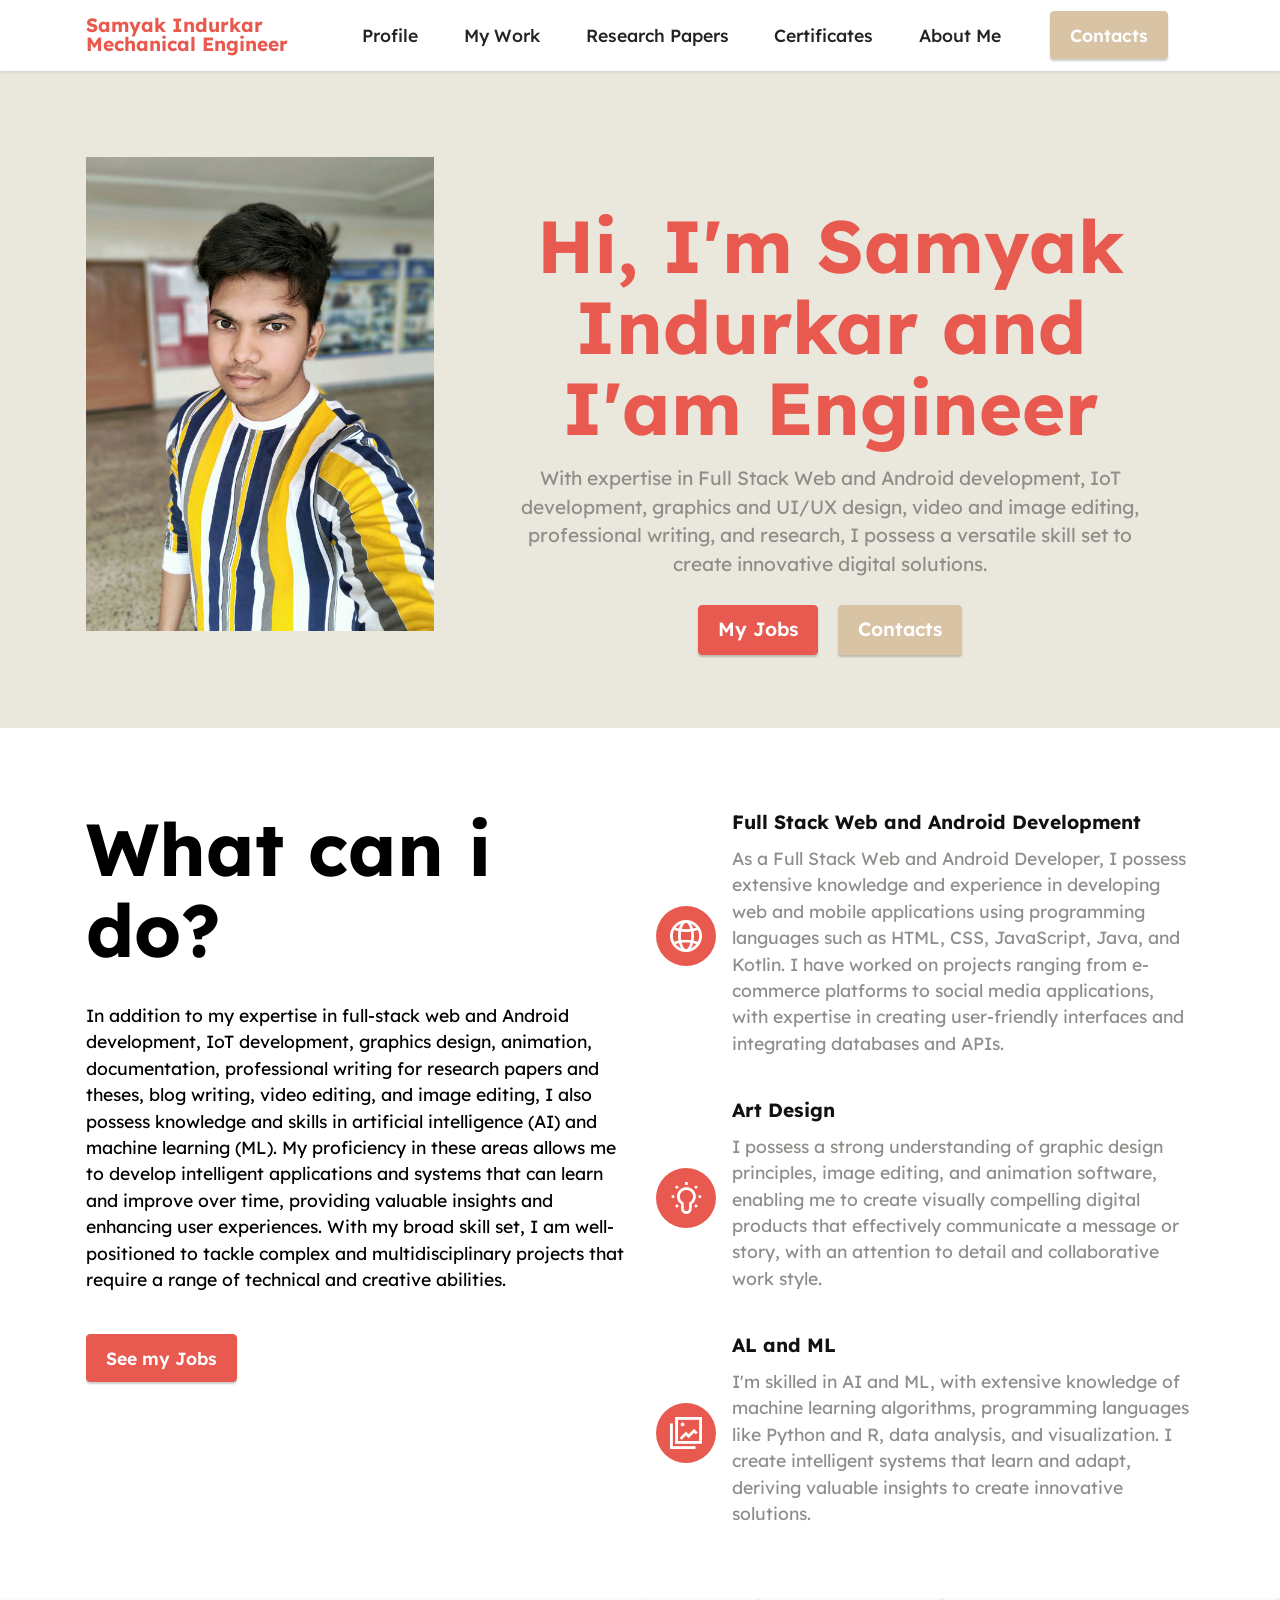
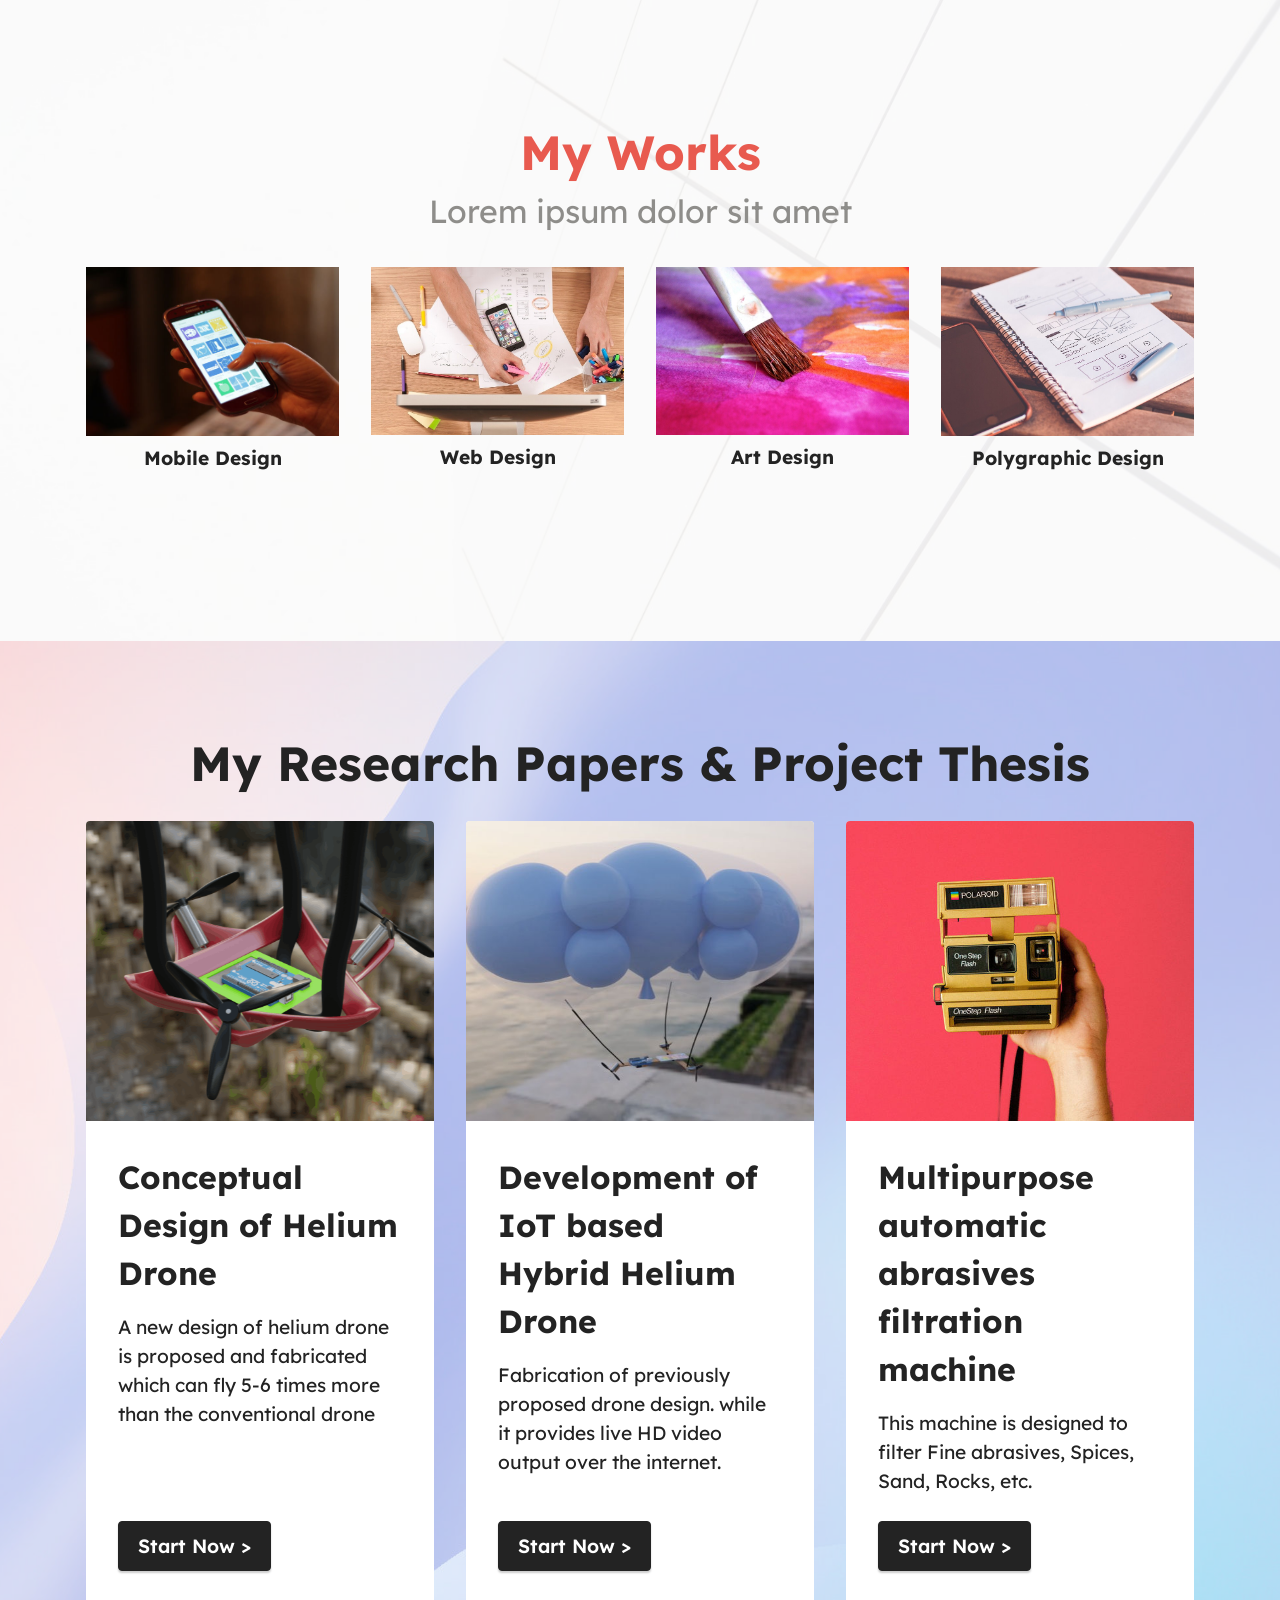
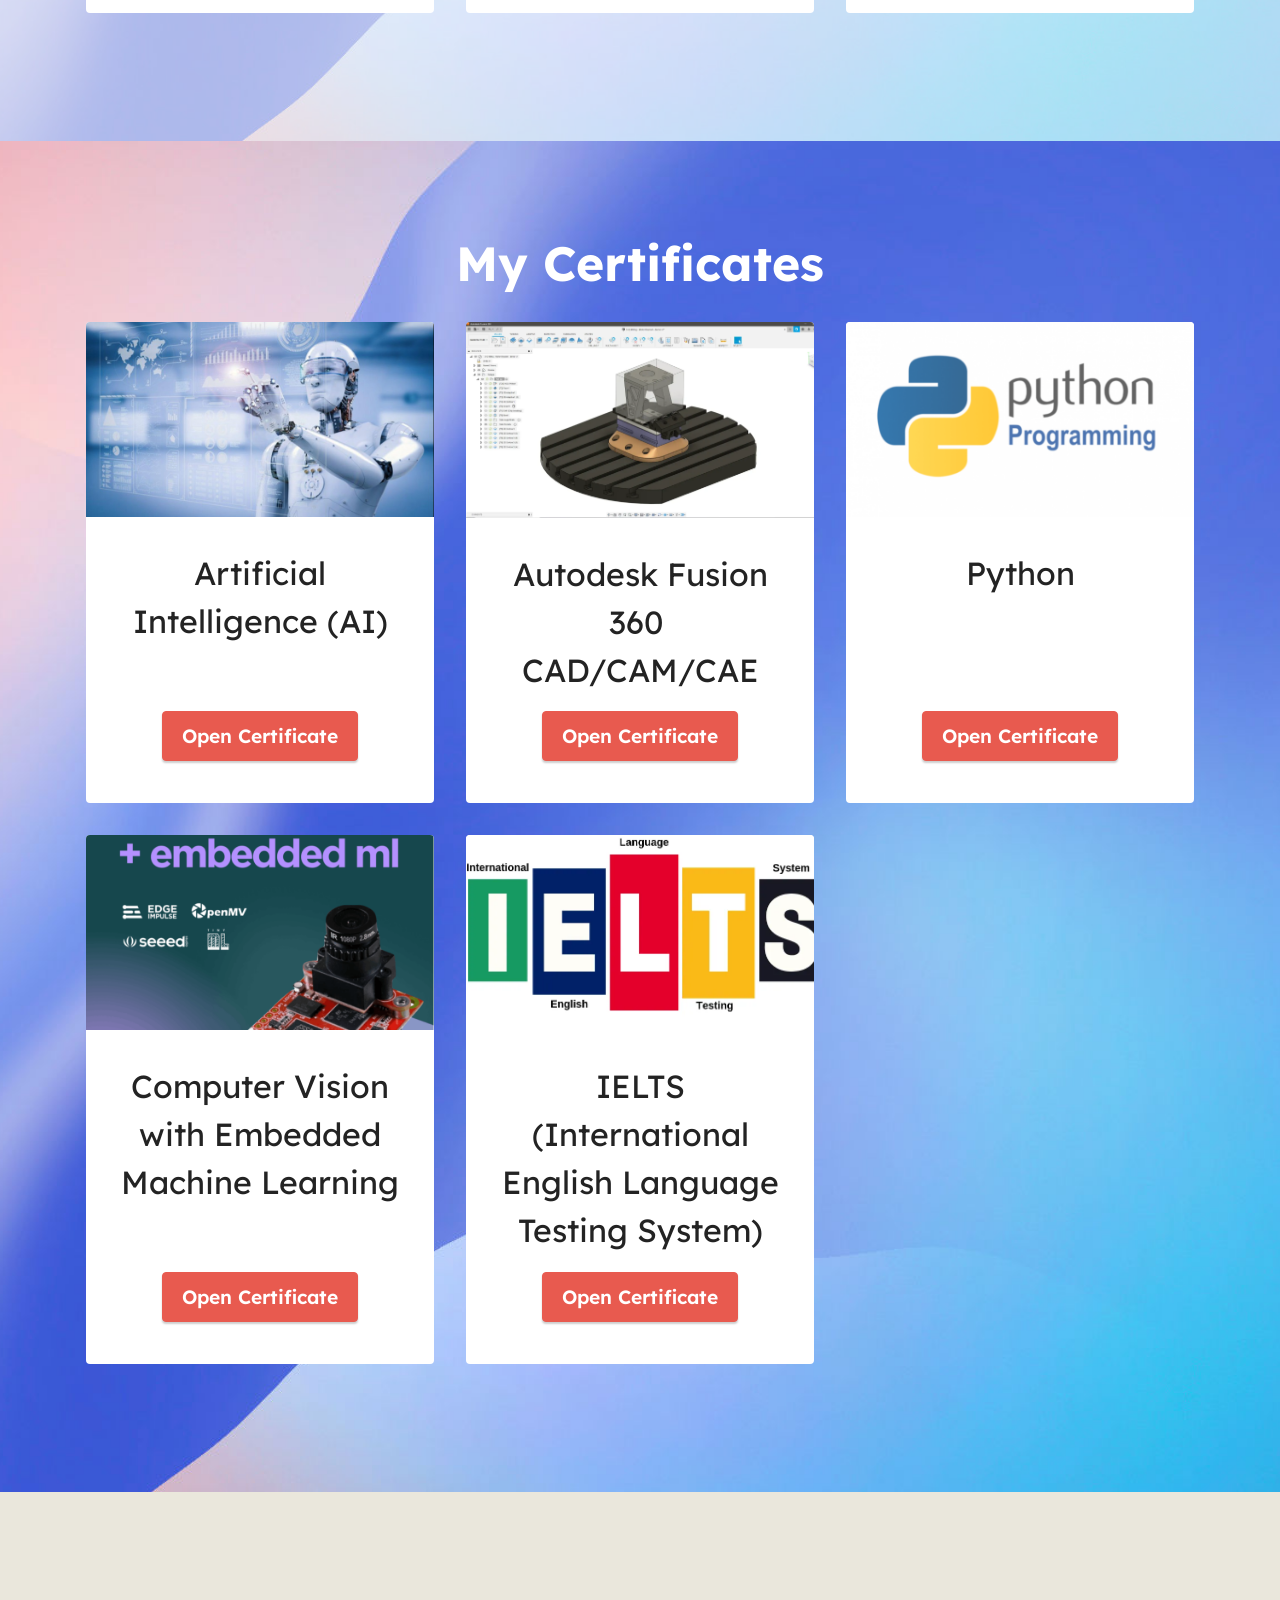
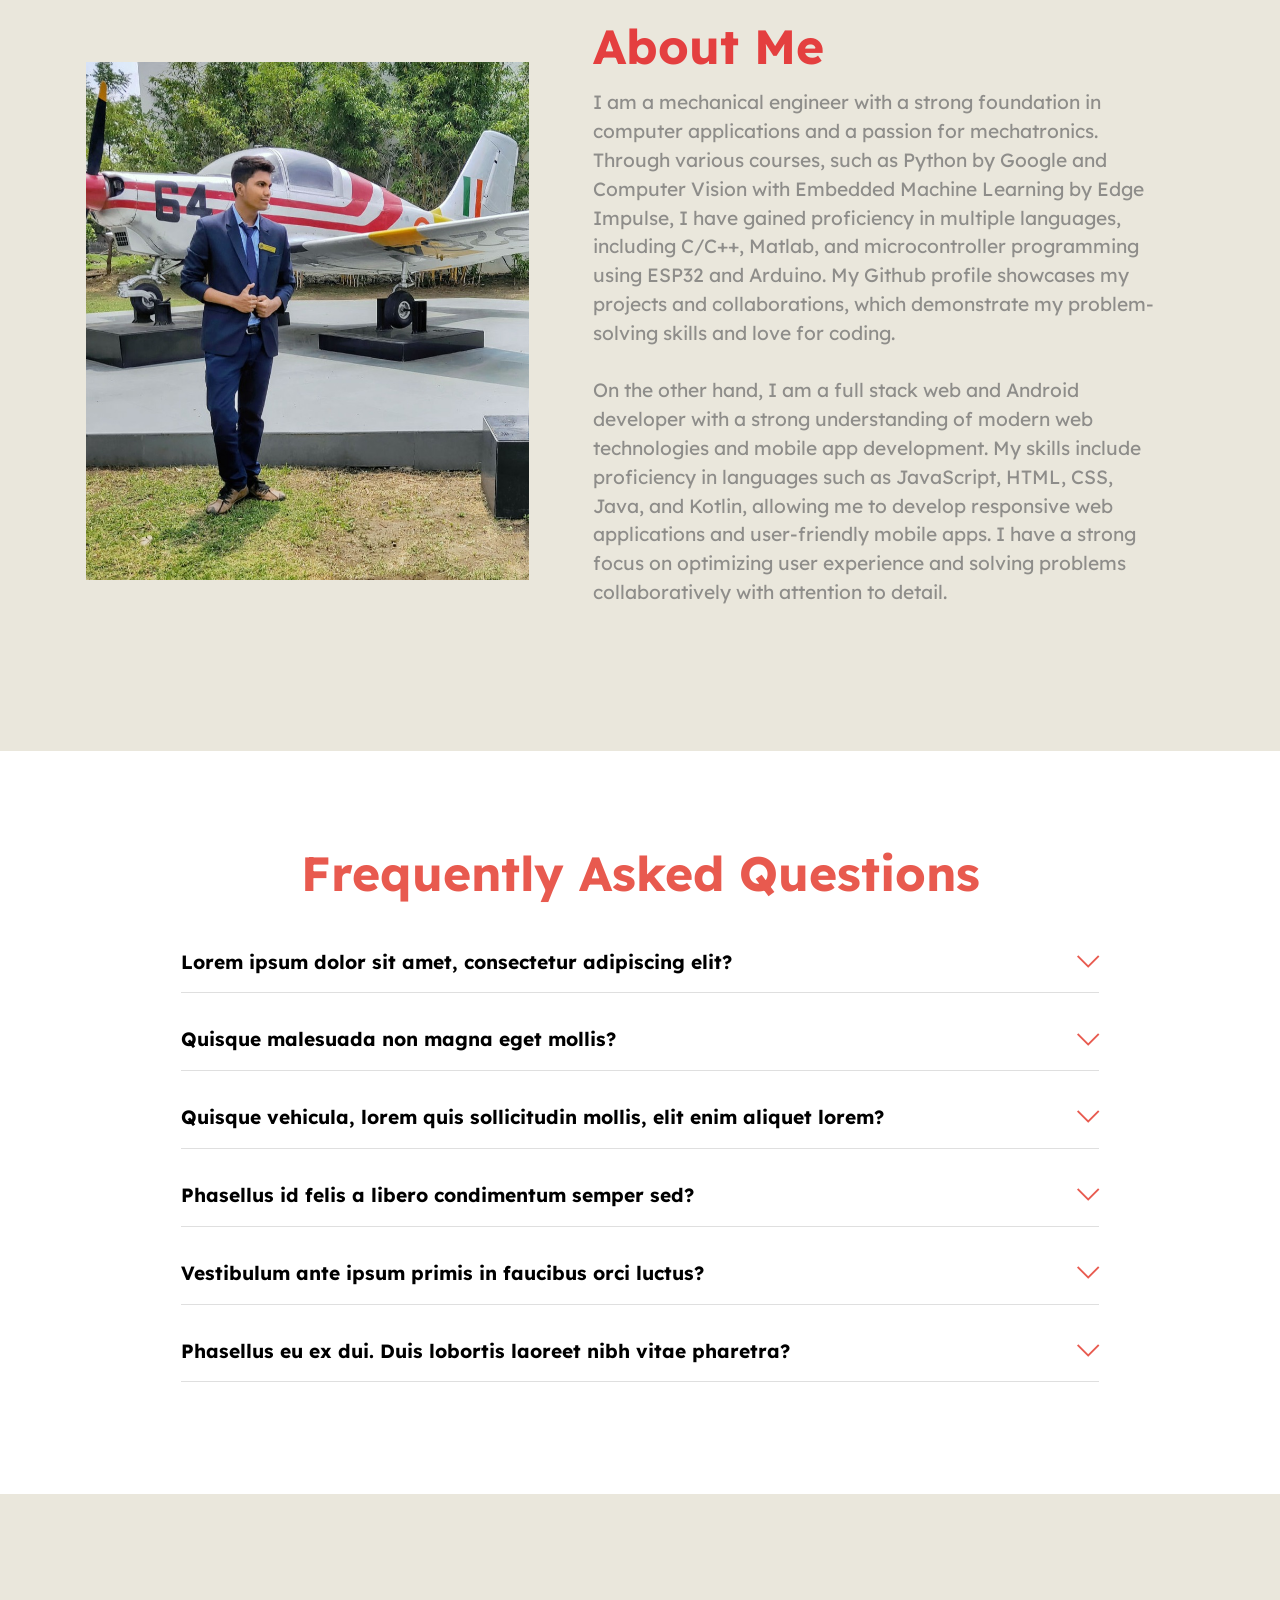
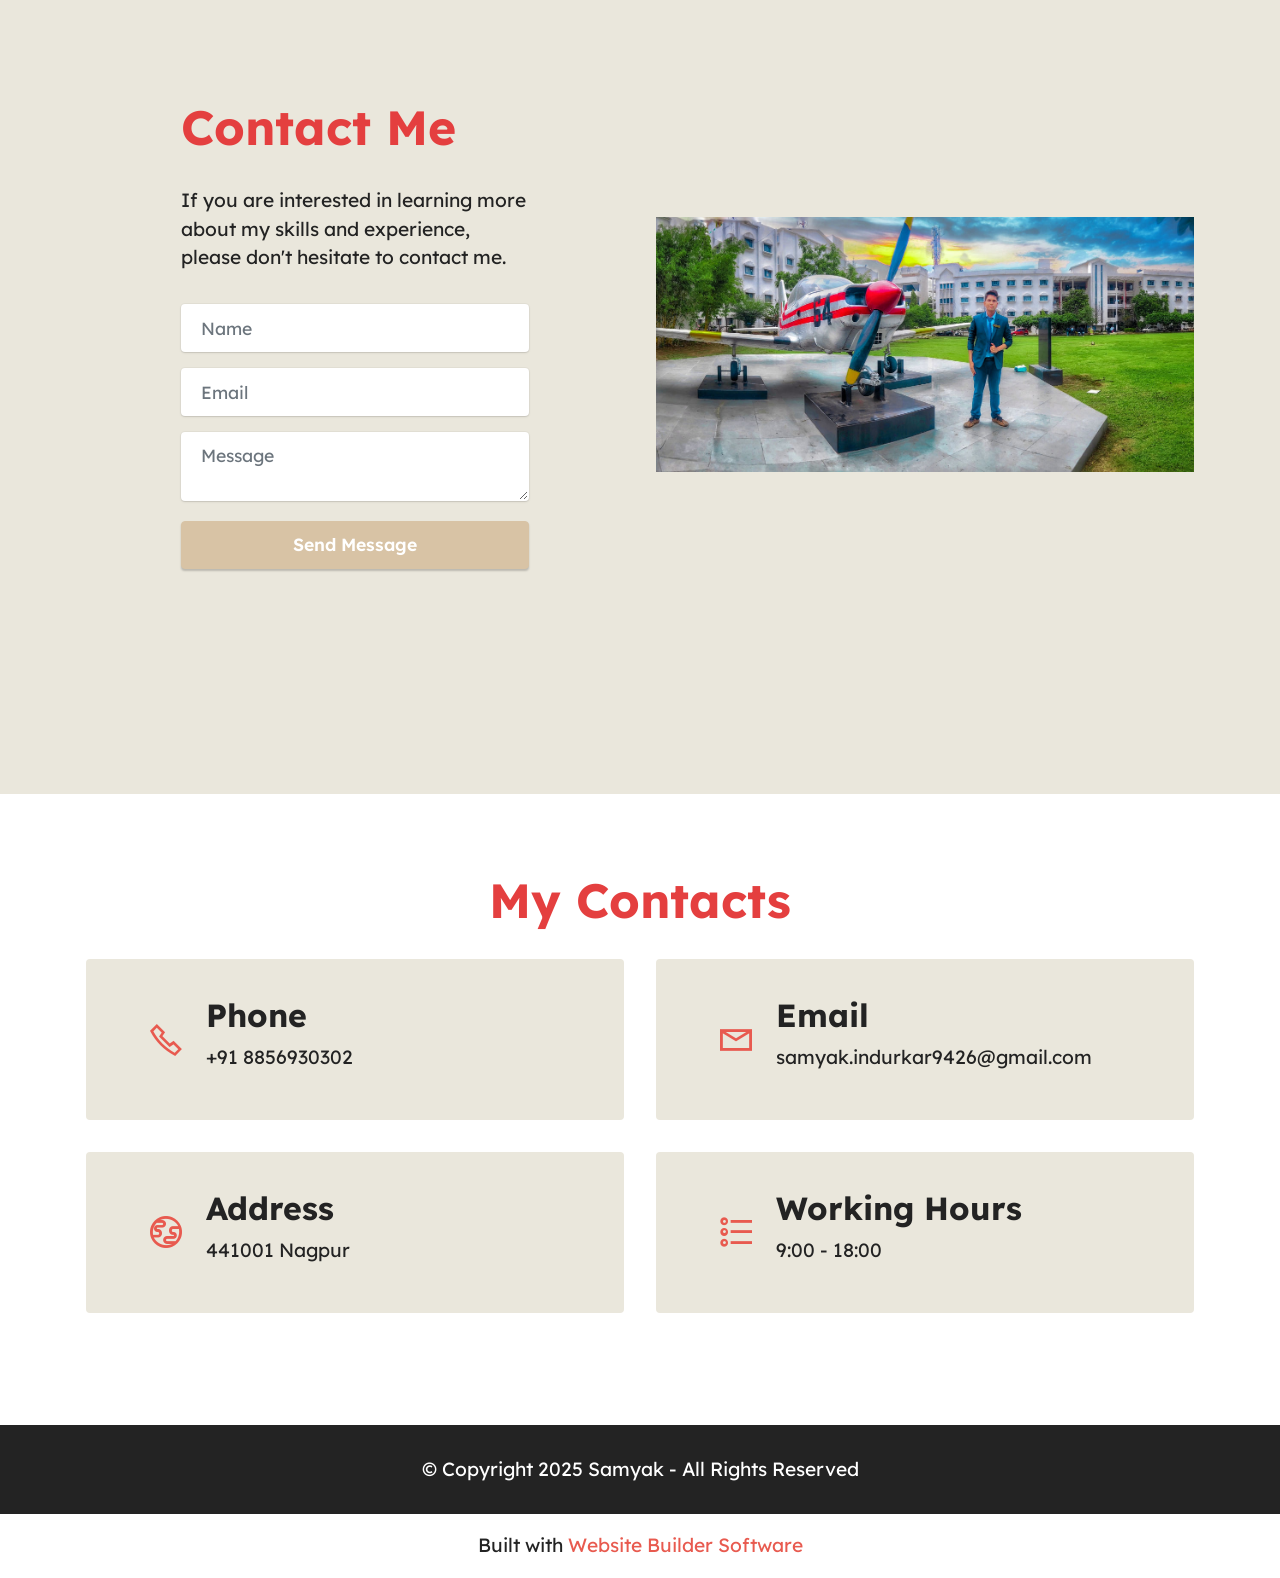
==== index.html @ 330f854e "updated" ====
<!DOCTYPE html>
<html  >
<head>
  <!-- Site made with Mobirise Website Builder v5.8.6, https://mobirise.com -->
  <meta charset="UTF-8">
  <meta http-equiv="X-UA-Compatible" content="IE=edge">
  <meta name="generator" content="Mobirise v5.8.6, mobirise.com">
  <meta name="viewport" content="width=device-width, initial-scale=1, minimum-scale=1">
  <link rel="shortcut icon" href="assets/images/logo-of-a-minimalist-yarn-removebg-preview-128x128.png" type="image/x-icon">
  <meta name="description" content="Welcome to my portfolio website! I am Samyak Indurkar, a mechanical engineer and full-stack developer with a passion for innovation and problem-solving. On this website, you can explore my diverse skill set and check out some of the exciting projects I have worked on. From mechatronics to web and mobile app development, I bring a unique perspective and skill set to every project I undertake.

You can learn more about my educational and professional background, as well as my practical experience in fields such as fabrication and computer maintenance. Through my work in the engineering field and my continued pursuit of education, I am always looking for new ways to apply my skills and contribute to the community.

So take a look around, explore my projects, and feel free to reach out to me with any questions or opportunities for collaboration. Thank you for visiting my portfolio website!">
  
  
  <title>Breaking Boundaries: The Intersection of Engineering and Coding in Samyak Indurkar's Portfolio</title>
  <link rel="stylesheet" href="assets/web/assets/mobirise-icons2/mobirise2.css">
  <link rel="stylesheet" href="assets/web/assets/mobirise-icons/mobirise-icons.css">
  <link rel="stylesheet" href="assets/bootstrap/css/bootstrap.min.css">
  <link rel="stylesheet" href="assets/bootstrap/css/bootstrap-grid.min.css">
  <link rel="stylesheet" href="assets/bootstrap/css/bootstrap-reboot.min.css">
  <link rel="stylesheet" href="assets/parallax/jarallax.css">
  <link rel="stylesheet" href="assets/dropdown/css/style.css">
  <link rel="stylesheet" href="assets/socicon/css/styles.css">
  <link rel="stylesheet" href="assets/theme/css/style.css">
  <link rel="preload" href="https://fonts.googleapis.com/css?family=Lexend:100,200,300,400,500,600,700,800,900&display=swap" as="style" onload="this.onload=null;this.rel='stylesheet'">
  <noscript><link rel="stylesheet" href="https://fonts.googleapis.com/css?family=Lexend:100,200,300,400,500,600,700,800,900&display=swap"></noscript>
  <link rel="preload" as="style" href="assets/mobirise/css/mbr-additional.css"><link rel="stylesheet" href="assets/mobirise/css/mbr-additional.css" type="text/css">

  
  
  
</head>
<body>
  
  <section data-bs-version="5.1" class="menu menu2 cid-sFF0ciwnEL" once="menu" id="menu2-0">
    
    <nav class="navbar navbar-dropdown navbar-fixed-top navbar-expand-lg">
        <div class="container">
            <div class="navbar-brand">
                
                <span class="navbar-caption-wrap"><a class="navbar-caption text-primary display-7" href="https://github.com/Samyak404/MyBio" target="_blank">Samyak Indurkar<br>Mechanical Engineer</a></span>
            </div>
            <button class="navbar-toggler" type="button" data-toggle="collapse" data-bs-toggle="collapse" data-target="#navbarSupportedContent" data-bs-target="#navbarSupportedContent" aria-controls="navbarNavAltMarkup" aria-expanded="false" aria-label="Toggle navigation">
                <div class="hamburger">
                    <span></span>
                    <span></span>
                    <span></span>
                    <span></span>
                </div>
            </button>
            <div class="collapse navbar-collapse" id="navbarSupportedContent">
                <ul class="navbar-nav nav-dropdown" data-app-modern-menu="true"><li class="nav-item"><a class="nav-link link text-black text-primary display-4" href="#top">Profile</a></li><li class="nav-item"><a class="nav-link link text-black text-primary display-4" href="index.html#gallery5-3">My Work</a></li>
                    <li class="nav-item"><a class="nav-link link text-black text-primary display-4" href="index.html#features4-5">Research Papers</a></li><li class="nav-item"><a class="nav-link link text-black text-primary display-4" href="index.html#gallery2-4">Certificates</a></li><li class="nav-item"><a class="nav-link link text-black text-primary display-4" href="index.html#image1-b">About Me</a></li></ul>
                
                <div class="navbar-buttons mbr-section-btn"><a class="btn btn-secondary display-4" href="index.html#form4-6">
                        Contacts</a></div>
            </div>
        </div>
    </nav>
</section>

<section data-bs-version="5.1" class="header11 cid-sFF0SGinka" id="header11-1">

    

    

    <div class="container">
        <div class="row justify-content-center">
            <div class="col-12 col-md-4 image-wrapper">
                <img class="w-100" src="assets/images/img-20201221-145106-01-1-579x790.jpg" alt="Mobirise Website Builder">
            </div>
            <div class="col-12 col-md">
                <div class="text-wrapper text-center">
                    <h1 class="mbr-section-title mbr-fonts-style mb-3 display-1">
                        <strong>
</strong><div><strong><br></strong></div><div><strong>Hi, I'm Samyak Indurkar and I'am Engineer</strong></div></h1>
                    <p class="mbr-text mbr-fonts-style display-7">With expertise in Full Stack Web and Android development, IoT development, graphics and UI/UX design, video and image editing, professional writing, and research, I possess a versatile skill set to create innovative digital solutions.</p>
                    <div class="mbr-section-btn mt-3"><a class="btn btn-primary display-7" href="index.html#gallery5-3">My Jobs</a> <a class="btn btn-secondary display-7" href="index.html#form4-6">Contacts</a></div>
                </div>
            </div>
        </div>
    </div>
</section>

<section data-bs-version="5.1" class="features12 cid-sFF3eJNZDT" id="features13-2">

    
    
    <div class="container">
        <div class="row justify-content-center">
            <div class="col-12 col-lg-6">
                <div class="card-wrapper">
                    <div class="card-box align-left">
                        <h4 class="card-title mbr-fonts-style mb-4 display-1"><strong>What can i do?</strong></h4>
                        <p class="mbr-text mbr-fonts-style mb-4 display-4">
                            In addition to my expertise in full-stack web and Android development, IoT development, graphics design, animation, documentation, professional writing for research papers and theses, blog writing, video editing, and image editing, I also possess knowledge and skills in artificial intelligence (AI) and machine learning (ML). My proficiency in these areas allows me to develop intelligent applications and systems that can learn and improve over time, providing valuable insights and enhancing user experiences. With my broad skill set, I am well-positioned to tackle complex and multidisciplinary projects that require a range of technical and creative abilities.</p>
                        <div class="mbr-section-btn"><a class="btn btn-primary display-4" href="https://mobiri.se">See my Jobs</a></div>
                    </div>
                </div>
            </div>
            <div class="col-12 col-lg-6">
                <div class="item mbr-flex">
                    <div class="icon-box">
                        <span class="mbr-iconfont mobi-mbri-globe-2 mobi-mbri"></span>
                    </div>
                    <div class="text-box">
                        <h4 class="icon-title mbr-black mbr-fonts-style display-7">
                            <strong>Full Stack Web and Android&nbsp;</strong><span style="font-size: 19.2px;"><strong>Development</strong></span></h4>
                        <h5 class="icon-text mbr-black mbr-fonts-style display-4">As a Full Stack Web and Android Developer, I possess extensive knowledge and experience in developing web and mobile applications using programming languages such as HTML, CSS, JavaScript, Java, and Kotlin. I have worked on projects ranging from e-commerce platforms to social media applications, with expertise in creating user-friendly interfaces and integrating databases and APIs.</h5>
                    </div>
                </div>
                <div class="item mbr-flex">
                    <div class="icon-box">
                        <span class="mbr-iconfont mobi-mbri-idea mobi-mbri"></span>
                    </div>
                    <div class="text-box">
                        <h4 class="icon-title mbr-black mbr-fonts-style display-7">
                            <strong>Art Design</strong></h4>
                        <h5 class="icon-text mbr-black mbr-fonts-style display-4">I possess a strong understanding of graphic design principles, image editing, and animation software, enabling me to create visually compelling digital products that effectively communicate a message or story, with an attention to detail and collaborative work style.</h5>
                    </div>
                </div>
                <div class="item mbr-flex">
                    <div class="icon-box">
                        <span class="mbr-iconfont mobi-mbri-photo mobi-mbri"></span>
                    </div>
                    <div class="text-box">
                        <h4 class="icon-title mbr-black mbr-fonts-style display-7"><strong>AL and ML</strong></h4>
                        <h5 class="icon-text mbr-black mbr-fonts-style display-4">I'm skilled in AI and ML, with extensive knowledge of machine learning algorithms, programming languages like Python and R, data analysis, and visualization. I create intelligent systems that learn and adapt, deriving valuable insights to create innovative solutions.</h5>
                    </div>
                </div>
            </div>
        </div>
    </div>
</section>

<section data-bs-version="5.1" class="gallery5 mbr-gallery cid-sFF3kfZheU" id="gallery5-3">
    

    <div class="mbr-overlay" style="opacity: 0.8; background-color: rgb(250, 250, 250);">
    </div>

    <div class="container">
        <div class="mbr-section-head">
            <h3 class="mbr-section-title mbr-fonts-style align-center m-0 display-2"><strong>My Works</strong></h3>
            <h4 class="mbr-section-subtitle mbr-fonts-style align-center mb-0 mt-2 display-5">Lorem ipsum dolor sit amet</h4>
        </div>
        <div class="row mbr-gallery mt-4">
            
            
            <div class="col-12 col-md-6 col-lg-3 item gallery-image active">
                <div class="item-wrapper" data-toggle="modal" data-bs-toggle="modal" data-target="#tCK6GXp74x-modal" data-bs-target="#tCK6GXp74x-modal">
                    <img class="w-100" src="assets/images/mbr-596x397.jpg" alt="Mobirise Website Builder" data-slide-to="0" data-bs-slide-to="0" data-target="#lb-tCK6GXp74x" data-bs-target="#lb-tCK6GXp74x">
                    <div class="icon-wrapper">
                        <span class="mobi-mbri mobi-mbri-search mbr-iconfont mbr-iconfont-btn"></span>
                    </div>
                </div>
                <h6 class="mbr-item-subtitle mbr-fonts-style align-center mb-2 mt-2 display-7"><strong>Mobile Design</strong></h6>
            </div><div class="col-12 col-md-6 col-lg-3 item gallery-image">
                <div class="item-wrapper" data-toggle="modal" data-bs-toggle="modal" data-target="#tCK6GXp74x-modal" data-bs-target="#tCK6GXp74x-modal">
                    <img class="w-100" src="assets/images/mbr-4.jpg" alt="Mobirise Website Builder" data-slide-to="1" data-bs-slide-to="1" data-target="#lb-tCK6GXp74x" data-bs-target="#lb-tCK6GXp74x">
                    <div class="icon-wrapper">
                        <span class="mobi-mbri mobi-mbri-search mbr-iconfont mbr-iconfont-btn"></span>
                    </div>
                </div>
                <h6 class="mbr-item-subtitle mbr-fonts-style align-center mb-2 mt-2 display-7"><strong>Web Design</strong></h6>
            </div>
            <div class="col-12 col-md-6 col-lg-3 item gallery-image">
                <div class="item-wrapper" data-toggle="modal" data-bs-toggle="modal" data-target="#tCK6GXp74x-modal" data-bs-target="#tCK6GXp74x-modal">
                    <img class="w-100" src="assets/images/mbr-6.jpg" alt="Mobirise Website Builder" data-slide-to="2" data-bs-slide-to="2" data-target="#lb-tCK6GXp74x" data-bs-target="#lb-tCK6GXp74x">
                    <div class="icon-wrapper">
                        <span class="mobi-mbri mobi-mbri-search mbr-iconfont mbr-iconfont-btn"></span>
                    </div>
                </div>
                <h6 class="mbr-item-subtitle mbr-fonts-style align-center mb-2 mt-2 display-7"><strong>Art Design</strong></h6>
            </div><div class="col-12 col-md-6 col-lg-3 item gallery-image">
                <div class="item-wrapper" data-toggle="modal" data-bs-toggle="modal" data-target="#tCK6GXp74x-modal" data-bs-target="#tCK6GXp74x-modal">
                    <img class="w-100" src="assets/images/mbr-3.jpg" alt="Mobirise Website Builder" data-slide-to="3" data-bs-slide-to="3" data-target="#lb-tCK6GXp74x" data-bs-target="#lb-tCK6GXp74x">
                    <div class="icon-wrapper">
                        <span class="mobi-mbri mobi-mbri-search mbr-iconfont mbr-iconfont-btn"></span>
                    </div>
                </div>
                <h6 class="mbr-item-subtitle mbr-fonts-style align-center mb-2 mt-2 display-7"><strong>Polygraphic Design</strong></h6>
            </div>
        </div>

        <div class="modal mbr-slider" tabindex="-1" role="dialog" aria-hidden="true" id="tCK6GXp74x-modal">
            <div class="modal-dialog" role="document">
                <div class="modal-content">
                    <div class="modal-body">
                        <div class="carousel slide" id="lb-tCK6GXp74x" data-interval="5000" data-bs-interval="5000">
                            <div class="carousel-inner">
                                
                                
                                <div class="carousel-item active">
                                    <img class="d-block w-100" src="assets/images/mbr-596x397.jpg" alt="Mobirise Website Builder">
                                </div><div class="carousel-item">
                                    <img class="d-block w-100" src="assets/images/mbr-4.jpg" alt="Mobirise Website Builder">
                                </div>
                                <div class="carousel-item">
                                    <img class="d-block w-100" src="assets/images/mbr-6.jpg" alt="Mobirise Website Builder">
                                </div><div class="carousel-item">
                                    <img class="d-block w-100" src="assets/images/mbr-3.jpg" alt="Mobirise Website Builder">
                                </div>
                            </div>
                            <ol class="carousel-indicators">
                                <li data-slide-to="0" data-bs-slide-to="0" class="active" data-target="#lb-tCK6GXp74x" data-bs-target="#lb-tCK6GXp74x"></li>
                                <li data-slide-to="1" data-bs-slide-to="1" data-target="#lb-tCK6GXp74x" data-bs-target="#lb-tCK6GXp74x"></li>
                                <li data-slide-to="2" data-bs-slide-to="2" data-target="#lb-tCK6GXp74x" data-bs-target="#lb-tCK6GXp74x"></li>
                                <li data-slide-to="3" data-bs-slide-to="3" data-target="#lb-tCK6GXp74x" data-bs-target="#lb-tCK6GXp74x"></li>
                            </ol>
                            <a role="button" href="" class="close" data-dismiss="modal" data-bs-dismiss="modal" aria-label="Close">
                            </a>
                            <a class="carousel-control-prev carousel-control" role="button" data-slide="prev" data-bs-slide="prev" href="#lb-tCK6GXp74x">
                                <span class="mobi-mbri mobi-mbri-arrow-prev" aria-hidden="true"></span>
                                <span class="sr-only visually-hidden">Previous</span>
                            </a>
                            <a class="carousel-control-next carousel-control" role="button" data-slide="next" data-bs-slide="next" href="#lb-tCK6GXp74x">
                                <span class="mobi-mbri mobi-mbri-arrow-next" aria-hidden="true"></span>
                                <span class="sr-only visually-hidden">Next</span>
                            </a>
                        </div>
                    </div>
                </div>
            </div>
        </div>
    </div>
</section>

<section data-bs-version="5.1" class="features4 cid-tCJPVPnEXf" id="features4-5">
    
    <div class="mbr-overlay"></div>
    <div class="container">
        <div class="mbr-section-head">
            <h4 class="mbr-section-title mbr-fonts-style align-center mb-0 display-2">
                <strong>My Research Papers &amp; Project Thesis</strong></h4>
            
        </div>
        <div class="row mt-4">
            <div class="item features-image сol-12 col-md-6 col-lg-4">
                <div class="item-wrapper">
                    <div class="item-img">
                        <img src="assets/images/7-815x458.png" alt="Mobirise Website Builder" title="">
                    </div>
                    <div class="item-content">
                        <h5 class="item-title mbr-fonts-style display-5"><strong>Conceptual Design of Helium Drone</strong></h5>
                        
                        <p class="mbr-text mbr-fonts-style mt-3 display-7">A new design of helium drone is proposed and fabricated which can fly 5-6 times more than the conventional drone</p>
                    </div>
                    <div class="mbr-section-btn item-footer mt-2"><a href="https://www.irjmets.com/uploadedfiles/paper/issue_5_may_2022/24741/final/fin_irjmets1654146119.pdf" class="btn item-btn btn-black display-7" target="_blank">Start Now
                            &gt;</a></div>
                </div>
            </div>
            <div class="item features-image сol-12 col-md-6 col-lg-4">
                <div class="item-wrapper">
                    <div class="item-img">
                        <img src="assets/images/7-815x458.jpeg" alt="Mobirise Website Builder" title="">
                    </div>
                    <div class="item-content">
                        <h5 class="item-title mbr-fonts-style display-5"><strong>Development of IoT based Hybrid Helium Drone</strong></h5>
                        
                        <p class="mbr-text mbr-fonts-style mt-3 display-7">Fabrication of previously proposed drone design.&nbsp;while it provides live HD video output over the internet.</p>
                    </div>
                    <div class="mbr-section-btn item-footer mt-2"><a href="https://www.ijfmr.com/research-paper.php?id=1601" class="btn item-btn btn-black display-7" target="_blank">Start Now
                            &gt;</a></div>
                </div>
            </div>
            <div class="item features-image сol-12 col-md-6 col-lg-4">
                <div class="item-wrapper">
                    <div class="item-img">
                        <img src="assets/images/product1.jpg" alt="Mobirise Website Builder" title="">
                    </div>
                    <div class="item-content">
                        <h5 class="item-title mbr-fonts-style display-5"><strong>Multipurpose automatic abrasives filtration machine</strong></h5>
                        
                        <p class="mbr-text mbr-fonts-style mt-3 display-7">This machine is designed to filter Fine abrasives, Spices, Sand, Rocks, etc.<br></p>
                    </div>
                    <div class="mbr-section-btn item-footer mt-2"><a href="" class="btn item-btn btn-black display-7" target="_blank">Start Now
                            &gt;</a></div>
                </div>
            </div>

        </div>
    </div>
</section>

<section data-bs-version="5.1" class="gallery2 cid-tCJEzLdZCN" id="gallery2-4">
    
    
    <div class="container">
        <div class="mbr-section-head">
            <h4 class="mbr-section-title mbr-fonts-style align-center mb-0 display-2"><strong>My Certificates</strong></h4>
            
        </div>
        <div class="row mt-4">
            <div class="item features-image сol-12 col-md-6 col-lg-4 active">
                <div class="item-wrapper">
                    <div class="item-img">
                        <img src="assets/images/the-amazing-ways-artificial-intelligence-ai-can-now-detect-dangers-at-work-815x543.jpeg" alt="Mobirise Website Builder" data-slide-to="0" data-bs-slide-to="0">
                    </div>
                    <div class="item-content">
                        <h5 class="item-title mbr-fonts-style display-5">Artificial Intelligence (AI)</h5>
                        
                        
                    </div>
                    <div class="mbr-section-btn item-footer mt-2"><a href="https://www.coursera.org/account/accomplishments/verify/92ALD6KT6ZTK" class="btn btn-primary item-btn display-7" target="_blank">Open Certificate</a></div>
                </div>
            </div>
            
            <div class="item features-image сol-12 col-md-6 col-lg-4">
                <div class="item-wrapper">
                    <div class="item-img">
                        <img src="assets/images/setup-image-1536x833.png-1.webp" alt="Mobirise Website Builder" data-slide-to="1" data-bs-slide-to="1">
                    </div>
                    <div class="item-content">
                        <h5 class="item-title mbr-fonts-style display-5">Autodesk Fusion 360&nbsp; CAD/CAM/CAE</h5>
                        
                        
                    </div>
                    <div class="mbr-section-btn item-footer mt-2"><a href="https://www.coursera.org/account/accomplishments/verify/JV56XYBWQQKQ" class="btn btn-primary item-btn display-7" target="_blank">Open Certificate</a></div>
                </div>
            </div><div class="item features-image сol-12 col-md-6 col-lg-4">
                <div class="item-wrapper">
                    <div class="item-img">
                        <img src="assets/images/d1326ca6cca8038cd115a061b4e2b3bc-815x417.png" alt="Mobirise Website Builder" data-slide-to="2" data-bs-slide-to="2">
                    </div>
                    <div class="item-content">
                        <h5 class="item-title mbr-fonts-style display-5">Python</h5>
                        
                        
                    </div>
                    <div class="mbr-section-btn item-footer mt-2"><a href="https://www.coursera.org/account/accomplishments/verify/KBP2KDNTLUR5" class="btn btn-primary item-btn display-7" target="_blank">Open Certificate</a></div>
                </div>
            </div><div class="item features-image сol-12 col-md-6 col-lg-4">
                <div class="item-wrapper">
                    <div class="item-img">
                        <img src="assets/images/02070ae0f7e5-815x489.png" alt="Mobirise Website Builder" title="" data-slide-to="3" data-bs-slide-to="3">
                    </div>
                    <div class="item-content">
                        <h5 class="item-title mbr-fonts-style display-5">Computer Vision with Embedded Machine Learning</h5>
                        
                        
                    </div>
                    <div class="mbr-section-btn item-footer mt-2"><a href="https://www.coursera.org/account/accomplishments/verify/PDV36PPEUZS2" class="btn btn-primary item-btn display-7" target="_blank">Open Certificate</a></div>
                </div>
            </div><div class="item features-image сol-12 col-md-6 col-lg-4">
                <div class="item-wrapper">
                    <div class="item-img">
                        <img src="assets/images/content-mechanics-of-the-ielts-exam.webp" alt="Mobirise Website Builder" title="" data-slide-to="4" data-bs-slide-to="4">
                    </div>
                    <div class="item-content">
                        <h5 class="item-title mbr-fonts-style display-5">IELTS<br>(International English Language Testing System)</h5>
                        
                        
                    </div>
                    <div class="mbr-section-btn item-footer mt-2"><a href="assets/files/IELTS-TRF.pdf" class="btn btn-primary item-btn display-7" target="_blank">Open Certificate</a></div>
                </div>
            </div>
            
        </div>
    </div>
</section>

<section data-bs-version="5.1" class="image1 cid-sFF75ZhH2d" id="image1-b">
    

    

    <div class="container">
        <div class="row align-items-center">
            <div class="col-12 col-lg-5">
                <div class="image-wrapper">
                    <img src="assets/images/img-20210124-122326-1256x1675.jpeg" alt="Mobirise Website Builder">
                    
                </div>
            </div>
            <div class="col-12 col-lg">
                <div class="text-wrapper">
                    <h3 class="mbr-section-title mbr-fonts-style mb-3 display-2">
                        <strong>About Me</strong></h3>
                    <p class="mbr-text mbr-fonts-style display-7">I am a mechanical engineer with a strong foundation in computer applications and a passion for mechatronics. Through various courses, such as Python by Google and Computer Vision with Embedded Machine Learning by Edge Impulse, I have gained proficiency in multiple languages, including C/C++, Matlab, and microcontroller programming using ESP32 and Arduino. My Github profile showcases my projects and collaborations, which demonstrate my problem-solving skills and love for coding.
<br>
<br>On the other hand, I am a full stack web and Android developer with a strong understanding of modern web technologies and mobile app development. My skills include proficiency in languages such as JavaScript, HTML, CSS, Java, and Kotlin, allowing me to develop responsive web applications and user-friendly mobile apps. I have a strong focus on optimizing user experience and solving problems collaboratively with attention to detail.</p>
                </div>
            </div>
        </div>
    </div>
</section>

<section data-bs-version="5.1" class="content16 cid-sFF5Wb1ZQt" id="content16-a">

    

    
    <div class="container">
        <div class="row justify-content-center">
            <div class="col-12 col-md-10">
                <div class="mbr-section-head align-center mb-4">
                    <h3 class="mbr-section-title mb-0 mbr-fonts-style display-2"><strong>Frequently Asked Questions</strong></h3>
                    
                </div>
                <div id="bootstrap-accordion_7" class="panel-group accordionStyles accordion" role="tablist" aria-multiselectable="true">
                    <div class="card mb-3">
                        <div class="card-header" role="tab" id="headingOne">
                            <a role="button" class="panel-title collapsed" data-toggle="collapse" data-bs-toggle="collapse" data-core="" href="#collapse1_7" aria-expanded="false" aria-controls="collapse1">
                                <h6 class="panel-title-edit mbr-fonts-style mb-0 display-7"><strong>Lorem ipsum dolor sit amet, consectetur adipiscing elit?</strong></h6>
                                <span class="sign mbr-iconfont mbri-arrow-down"></span>
                            </a>
                        </div>
                        <div id="collapse1_7" class="panel-collapse noScroll collapse" role="tabpanel" aria-labelledby="headingOne" data-parent="#accordion" data-bs-parent="#bootstrap-accordion_7">
                            <div class="panel-body">
                                <p class="mbr-fonts-style panel-text display-4">Lorem ipsum dolor sit amet, consectetur adipiscing elit. Quisque malesuada non magna eget mollis. Quisque vehicula, lorem quis sollicitudin mollis, elit enim aliquet lorem, vitae maximus turpis tortor a massa. Phasellus id felis a libero condimentum semper sed sit amet arcu. Suspendisse porta dapibus rhoncus. </p>
                            </div>
                        </div>
                    </div>
                    <div class="card mb-3">
                        <div class="card-header" role="tab" id="headingOne">
                            <a role="button" class="panel-title collapsed" data-toggle="collapse" data-bs-toggle="collapse" data-core="" href="#collapse2_7" aria-expanded="false" aria-controls="collapse2">
                                <h6 class="panel-title-edit mbr-fonts-style mb-0 display-7"><strong>Quisque malesuada non magna eget mollis?</strong></h6>
                                <span class="sign mbr-iconfont mbri-arrow-down"></span>
                            </a>
                        </div>
                        <div id="collapse2_7" class="panel-collapse noScroll collapse" role="tabpanel" aria-labelledby="headingOne" data-parent="#accordion" data-bs-parent="#bootstrap-accordion_7">
                            <div class="panel-body">
                                <p class="mbr-fonts-style panel-text display-4">
                                    Lorem ipsum dolor sit amet, consectetur adipiscing elit. Quisque malesuada non magna eget mollis. Quisque vehicula, lorem quis sollicitudin mollis, elit enim aliquet lorem, vitae maximus turpis tortor a massa. Phasellus id felis a libero condimentum semper sed sit amet arcu. Suspendisse porta dapibus rhoncus. </p>
                            </div>
                        </div>
                    </div>
                    <div class="card mb-3">
                        <div class="card-header" role="tab" id="headingOne">
                            <a role="button" class="panel-title collapsed" data-toggle="collapse" data-bs-toggle="collapse" data-core="" href="#collapse3_7" aria-expanded="false" aria-controls="collapse3">
                                <h6 class="panel-title-edit mbr-fonts-style mb-0 display-7"><strong>Quisque vehicula, lorem quis sollicitudin mollis, elit enim aliquet lorem?</strong></h6>
                                <span class="sign mbr-iconfont mbri-arrow-down"></span>
                            </a>
                        </div>
                        <div id="collapse3_7" class="panel-collapse noScroll collapse" role="tabpanel" aria-labelledby="headingOne" data-parent="#accordion" data-bs-parent="#bootstrap-accordion_7">
                            <div class="panel-body">
                                <p class="mbr-fonts-style panel-text display-4">
                                    Lorem ipsum dolor sit amet, consectetur adipiscing elit. Quisque malesuada non magna eget mollis. Quisque vehicula, lorem quis sollicitudin mollis, elit enim aliquet lorem, vitae maximus turpis tortor a massa. Phasellus id felis a libero condimentum semper sed sit amet arcu. Suspendisse porta dapibus rhoncus. </p>
                            </div>
                        </div>
                    </div>
                    <div class="card mb-3">
                        <div class="card-header" role="tab" id="headingOne">
                            <a role="button" class="panel-title collapsed" data-toggle="collapse" data-bs-toggle="collapse" data-core="" href="#collapse4_7" aria-expanded="false" aria-controls="collapse4">
                                <h6 class="panel-title-edit mbr-fonts-style mb-0 display-7"><strong>Phasellus id felis a libero condimentum semper sed?</strong></h6>
                                <span class="sign mbr-iconfont mbri-arrow-down"></span>
                            </a>
                        </div>
                        <div id="collapse4_7" class="panel-collapse noScroll collapse" role="tabpanel" aria-labelledby="headingOne" data-parent="#accordion" data-bs-parent="#bootstrap-accordion_7">
                            <div class="panel-body">
                                <p class="mbr-fonts-style panel-text display-4">
                                    Lorem ipsum dolor sit amet, consectetur adipiscing elit. Quisque malesuada non magna eget mollis. Quisque vehicula, lorem quis sollicitudin mollis, elit enim aliquet lorem, vitae maximus turpis tortor a massa. Phasellus id felis a libero condimentum semper sed sit amet arcu. Suspendisse porta dapibus rhoncus. </p>
                            </div>
                        </div>
                    </div>
                    <div class="card mb-3">
                        <div class="card-header" role="tab" id="headingOne">
                            <a role="button" class="panel-title collapsed" data-toggle="collapse" data-bs-toggle="collapse" data-core="" href="#collapse5_7" aria-expanded="false" aria-controls="collapse5">
                                <h6 class="panel-title-edit mbr-fonts-style mb-0 display-7"><strong>Vestibulum ante ipsum primis in faucibus orci luctus?</strong></h6>
                                <span class="sign mbr-iconfont mbri-arrow-down"></span>
                            </a>
                        </div>
                        <div id="collapse5_7" class="panel-collapse noScroll collapse" role="tabpanel" aria-labelledby="headingOne" data-parent="#accordion" data-bs-parent="#bootstrap-accordion_7">
                            <div class="panel-body">
                                <p class="mbr-fonts-style panel-text display-4">
                                    Lorem ipsum dolor sit amet, consectetur adipiscing elit. Quisque malesuada non magna eget mollis. Quisque vehicula, lorem quis sollicitudin mollis, elit enim aliquet lorem, vitae maximus turpis tortor a massa. Phasellus id felis a libero condimentum semper sed sit amet arcu. Suspendisse porta dapibus rhoncus. </p>
                            </div>
                        </div>
                    </div>
                    <div class="card mb-3">
                        <div class="card-header" role="tab" id="headingOne">
                            <a role="button" class="panel-title collapsed" data-toggle="collapse" data-bs-toggle="collapse" data-core="" href="#collapse6_7" aria-expanded="false" aria-controls="collapse6">
                                <h6 class="panel-title-edit mbr-fonts-style mb-0 display-7"><strong>Phasellus eu ex dui. Duis lobortis laoreet nibh vitae pharetra?</strong></h6>
                                <span class="sign mbr-iconfont mbri-arrow-down"></span>
                            </a>
                        </div>
                        <div id="collapse6_7" class="panel-collapse noScroll collapse" role="tabpanel" aria-labelledby="headingOne" data-parent="#accordion" data-bs-parent="#bootstrap-accordion_7">
                            <div class="panel-body">
                                <p class="mbr-fonts-style panel-text display-4">
                                    Lorem ipsum dolor sit amet, consectetur adipiscing elit. Quisque malesuada non magna eget mollis. Quisque vehicula, lorem quis sollicitudin mollis, elit enim aliquet lorem, vitae maximus turpis tortor a massa. Phasellus id felis a libero condimentum semper sed sit amet arcu. Suspendisse porta dapibus rhoncus. </p>
                            </div>
                        </div>
                    </div>
                </div>
            </div>
        </div>
    </div>
</section>

<section data-bs-version="5.1" class="form4 cid-sFF3qL4anb mbr-fullscreen" id="form4-6">

    

    

    <div class="container">
        <div class="row content-wrapper justify-content-center">
            <div class="col-lg-4 offset-lg-1 mbr-form" data-form-type="formoid">
<!--Formbuilder Form-->
<form action="https://mobirise.eu/" method="POST" class="mbr-form form-with-styler" data-form-title="Form Name"><input type="hidden" name="email" data-form-email="true" value="Vzn/5irJYHqZmQifJ6l3LjBfu2rRNbtbywKkWeLx08CY4c8Ni9eedBc+ZyzhyfjcnFAILU1A8+jQkMkMwv6dvsQyGgTBkboMUTDKhGhFutzNzC7fYKn9ShVgKy8FaXhB">
<div class="row">
<div hidden="hidden" data-form-alert="" class="alert alert-success col-12">Thanks for filling out the form!</div>
<div hidden="hidden" data-form-alert-danger="" class="alert alert-danger col-12">Oops...! some problem!</div>
</div>
<div class="dragArea row">
<div class="col-lg-12 col-md-12 col-sm-12">
<h1 class="mbr-section-title mb-4 display-2"><strong>Contact Me</strong></h1>
</div>
<div class="col-lg-12 col-md-12 col-sm-12">
<p class="mbr-text mbr-fonts-style mb-4 display-7"> If you are interested in learning more about my skills and experience, please don't hesitate to contact me.</p>
</div>
<div data-for="name" class="col-lg-12 col-md col-12 form-group mb-3">
<input type="text" name="name" placeholder="Name" data-form-field="name" class="form-control display-7" value="" id="name-form4-6">
</div>
<div data-for="email" class="col-lg-12 col-md col-12 form-group mb-3">
<input type="email" name="email" placeholder="Email" data-form-field="email" class="form-control display-7" value="" id="email-form4-6">
</div>
<div class="col-lg-12 col-md-12 col-sm-12 form-group" data-for="textarea">
<textarea name="textarea" placeholder="Message" data-form-field="textarea" class="form-control display-7" id="textarea-form4-6"></textarea>
</div>
<div class="col-12 col-md-auto mbr-section-btn"><button type="submit" class="btn btn-secondary display-4">Send Message</button></div>
</div>
</form><!--Formbuilder Form-->
</div>
            <div class="col-lg-6 offset-lg-1 col-12">
                <div class="image-wrapper">
                    <img class="w-100" src="assets/images/lrm-export-292193693388480-20191015-012300458-1-1256x597.jpg" alt="Mobirise Website Builder">
                </div>
            </div>
        </div>
    </div>
</section>

<section data-bs-version="5.1" class="contacts2 cid-sFF3B84VW8" id="contacts2-8">
    <!---->
    
    
    <div class="container">
        <div class="mbr-section-head">
            <h3 class="mbr-section-title mbr-fonts-style align-center mb-0 display-2">
                <strong>My Contacts</strong>
            </h3>
            
        </div>
        <div class="row justify-content-center mt-4">
            <div class="card col-12 col-md-6">
                <div class="card-wrapper">
                    <div class="image-wrapper">
                        <span class="mbr-iconfont mobi-mbri-phone mobi-mbri"></span>
                    </div>
                    <div class="text-wrapper">
                        <h6 class="card-title mbr-fonts-style mb-1 display-5">
                            <strong>Phone</strong>
                        </h6>
                        <p class="mbr-text mbr-fonts-style display-7">+91 8856930302</p>
                    </div>
                </div>
            </div>
            <div class="card col-12 col-md-6">
                <div class="card-wrapper">
                    <div class="image-wrapper">
                        <span class="mbr-iconfont mobi-mbri-letter mobi-mbri"></span>
                    </div>
                    <div class="text-wrapper">
                        <h6 class="card-title mbr-fonts-style mb-1 display-5">
                            <strong>Email</strong>
                        </h6>
                        <p class="mbr-text mbr-fonts-style display-7">samyak.indurkar9426@gmail.com</p>
                    </div>
                </div>
            </div>
            <div class="card col-12 col-md-6">
                <div class="card-wrapper">
                    <div class="image-wrapper">
                        <span class="mbr-iconfont mobi-mbri-globe mobi-mbri"></span>
                    </div>
                    <div class="text-wrapper">
                        <h6 class="card-title mbr-fonts-style mb-1 display-5">
                            <strong>Address</strong>
                        </h6>
                        <p class="mbr-text mbr-fonts-style display-7">
                            441001 Nagpur</p>
                    </div>
                </div>
            </div>
            <div class="card col-12 col-md-6">
                <div class="card-wrapper">
                    <div class="image-wrapper">
                        <span class="mbr-iconfont mobi-mbri-bulleted-list mobi-mbri"></span>
                    </div>
                    <div class="text-wrapper">
                        <h6 class="card-title mbr-fonts-style mb-1 display-5">
                            <strong>Working Hours</strong>
                        </h6>
                        <p class="mbr-text mbr-fonts-style display-7">
                            9:00 - 18:00
                        </p>
                    </div>
                </div>
            </div>
        </div>
    </div>
</section>

<section data-bs-version="5.1" class="footer7 cid-sFF3CYc3p7" once="footers" id="footer7-9">

    

    

    <div class="container">
        <div class="media-container-row align-center mbr-white">
            <div class="col-12">
                <p class="mbr-text mb-0 mbr-fonts-style display-7">
                    © Copyright 2025 Samyak - All Rights Reserved
                </p>
            </div>
        </div>
    </div>
</section><section class="display-7" style="padding: 0;align-items: center;justify-content: center;flex-wrap: wrap;    align-content: center;display: flex;position: relative;height: 4rem;"><a href="https://mobiri.se/3004694" style="flex: 1 1;height: 4rem;position: absolute;width: 100%;z-index: 1;"><img alt="" style="height: 4rem;" src="[data-uri]"></a><p style="margin: 0;text-align: center;" class="display-7">Built with &#8204;</p><a style="z-index:1" href="https://mobirise.com"> Website Builder Software</a></section><script src="assets/bootstrap/js/bootstrap.bundle.min.js"></script>  <script src="assets/parallax/jarallax.js"></script>  <script src="assets/smoothscroll/smooth-scroll.js"></script>  <script src="assets/ytplayer/index.js"></script>  <script src="assets/dropdown/js/navbar-dropdown.js"></script>  <script src="assets/mbr-switch-arrow/mbr-switch-arrow.js"></script>  <script src="assets/theme/js/script.js"></script>  <script src="assets/formoid/formoid.min.js"></script>  
  
  
</body>
</html>
---- assets/web/assets/mobirise-icons2/mobirise2.css ----
@font-face {
  font-family: 'Moririse2';
  font-display: swap;
  src:  url('mobirise2.eot?f2bix4');
  src:  url('mobirise2.eot?f2bix4#iefix') format('embedded-opentype'),
    url('mobirise2.ttf?f2bix4') format('truetype'),
    url('mobirise2.woff?f2bix4') format('woff'),
    url('mobirise2.svg?f2bix4#mobirise2') format('svg');
  font-weight: normal;
  font-style: normal;
}

[class^="mobi-"], [class*=" mobi-"] {
  /* use !important to prevent issues with browser extensions that change fonts */
  font-family: 'Moririse2' !important;
  speak: none;
  font-style: normal;
  font-weight: normal;
  font-variant: normal;
  text-transform: none;
  line-height: 1;

  /* Better Font Rendering =========== */
  -webkit-font-smoothing: antialiased;
  -moz-osx-font-smoothing: grayscale;
}

.mobi-mbri-add-submenu:before {
  content: "\e900";
}
.mobi-mbri-alert:before {
  content: "\e901";
}
.mobi-mbri-align-center:before {
  content: "\e902";
}
.mobi-mbri-align-justify:before {
  content: "\e903";
}
.mobi-mbri-align-left:before {
  content: "\e904";
}
.mobi-mbri-align-right:before {
  content: "\e905";
}
.mobi-mbri-android:before {
  content: "\e906";
}
.mobi-mbri-apple:before {
  content: "\e907";
}
.mobi-mbri-arrow-down:before {
  content: "\e908";
}
.mobi-mbri-arrow-next:before {
  content: "\e909";
}
.mobi-mbri-arrow-prev:before {
  content: "\e90a";
}
.mobi-mbri-arrow-up:before {
  content: "\e90b";
}
.mobi-mbri-bold:before {
  content: "\e90c";
}
.mobi-mbri-bookmark:before {
  content: "\e90d";
}
.mobi-mbri-bootstrap:before {
  content: "\e90e";
}
.mobi-mbri-briefcase:before {
  content: "\e90f";
}
.mobi-mbri-browse:before {
  content: "\e910";
}
.mobi-mbri-bulleted-list:before {
  content: "\e911";
}
.mobi-mbri-calendar:before {
  content: "\e912";
}
.mobi-mbri-camera:before {
  content: "\e913";
}
.mobi-mbri-cart-add:before {
  content: "\e914";
}
.mobi-mbri-cart-full:before {
  content: "\e915";
}
.mobi-mbri-cash:before {
  content: "\e916";
}
.mobi-mbri-change-style:before {
  content: "\e917";
}
.mobi-mbri-chat:before {
  content: "\e918";
}
.mobi-mbri-clock:before {
  content: "\e919";
}
.mobi-mbri-close:before {
  content: "\e91a";
}
.mobi-mbri-cloud:before {
  content: "\e91b";
}
.mobi-mbri-code:before {
  content: "\e91c";
}
.mobi-mbri-contact-form:before {
  content: "\e91d";
}
.mobi-mbri-credit-card:before {
  content: "\e91e";
}
.mobi-mbri-cursor-click:before {
  content: "\e91f";
}
.mobi-mbri-cust-feedback:before {
  content: "\e920";
}
.mobi-mbri-database:before {
  content: "\e921";
}
.mobi-mbri-delivery:before {
  content: "\e922";
}
.mobi-mbri-desktop:before {
  content: "\e923";
}
.mobi-mbri-devices:before {
  content: "\e924";
}
.mobi-mbri-down:before {
  content: "\e925";
}
.mobi-mbri-download-2:before {
  content: "\e926";
}
.mobi-mbri-download:before {
  content: "\e927";
}
.mobi-mbri-drag-n-drop-2:before {
  content: "\e928";
}
.mobi-mbri-drag-n-drop:before {
  content: "\e929";
}
.mobi-mbri-edit-2:before {
  content: "\e92a";
}
.mobi-mbri-edit:before {
  content: "\e92b";
}
.mobi-mbri-error:before {
  content: "\e92c";
}
.mobi-mbri-extension:before {
  content: "\e92d";
}
.mobi-mbri-features:before {
  content: "\e92e";
}
.mobi-mbri-file:before {
  content: "\e92f";
}
.mobi-mbri-flag:before {
  content: "\e930";
}
.mobi-mbri-folder:before {
  content: "\e931";
}
.mobi-mbri-gift:before {
  content: "\e932";
}
.mobi-mbri-github:before {
  content: "\e933";
}
.mobi-mbri-globe-2:before {
  content: "\e934";
}
.mobi-mbri-globe:before {
  content: "\e935";
}
.mobi-mbri-growing-chart:before {
  content: "\e936";
}
.mobi-mbri-hearth:before {
  content: "\e937";
}
.mobi-mbri-help:before {
  content: "\e938";
}
.mobi-mbri-home:before {
  content: "\e939";
}
.mobi-mbri-hot-cup:before {
  content: "\e93a";
}
.mobi-mbri-idea:before {
  content: "\e93b";
}
.mobi-mbri-image-gallery:before {
  content: "\e93c";
}
.mobi-mbri-image-slider:before {
  content: "\e93d";
}
.mobi-mbri-info:before {
  content: "\e93e";
}
.mobi-mbri-italic:before {
  content: "\e93f";
}
.mobi-mbri-key:before {
  content: "\e940";
}
.mobi-mbri-laptop:before {
  content: "\e941";
}
.mobi-mbri-layers:before {
  content: "\e942";
}
.mobi-mbri-left-right:before {
  content: "\e943";
}
.mobi-mbri-left:before {
  content: "\e944";
}
.mobi-mbri-letter:before {
  content: "\e945";
}
.mobi-mbri-like:before {
  content: "\e946";
}
.mobi-mbri-link:before {
  content: "\e947";
}
.mobi-mbri-lock:before {
  content: "\e948";
}
.mobi-mbri-login:before {
  content: "\e949";
}
.mobi-mbri-logout:before {
  content: "\e94a";
}
.mobi-mbri-magic-stick:before {
  content: "\e94b";
}
.mobi-mbri-map-pin:before {
  content: "\e94c";
}
.mobi-mbri-menu:before {
  content: "\e94d";
}
.mobi-mbri-mobile-2:before {
  content: "\e94e";
}
.mobi-mbri-mobile-horizontal:before {
  content: "\e94f";
}
.mobi-mbri-mobile:before {
  content: "\e950";
}
.mobi-mbri-mobirise:before {
  content: "\e951";
}
.mobi-mbri-more-horizontal:before {
  content: "\e952";
}
.mobi-mbri-more-vertical:before {
  content: "\e953";
}
.mobi-mbri-music:before {
  content: "\e954";
}
.mobi-mbri-new-file:before {
  content: "\e955";
}
.mobi-mbri-numbered-list:before {
  content: "\e956";
}
.mobi-mbri-opened-folder:before {
  content: "\e957";
}
.mobi-mbri-pages:before {
  content: "\e958";
}
.mobi-mbri-paper-plane:before {
  content: "\e959";
}
.mobi-mbri-paperclip:before {
  content: "\e95a";
}
.mobi-mbri-phone:before {
  content: "\e95b";
}
.mobi-mbri-photo:before {
  content: "\e95c";
}
.mobi-mbri-photos:before {
  content: "\e95d";
}
.mobi-mbri-pin:before {
  content: "\e95e";
}
.mobi-mbri-play:before {
  content: "\e95f";
}
.mobi-mbri-plus:before {
  content: "\e960";
}
.mobi-mbri-preview:before {
  content: "\e961";
}
.mobi-mbri-print:before {
  content: "\e962";
}
.mobi-mbri-protect:before {
  content: "\e963";
}
.mobi-mbri-question:before {
  content: "\e964";
}
.mobi-mbri-quote-left:before {
  content: "\e965";
}
.mobi-mbri-quote-right:before {
  content: "\e966";
}
.mobi-mbri-redo:before {
  content: "\e967";
}
.mobi-mbri-refresh:before {
  content: "\e968";
}
.mobi-mbri-responsive-2:before {
  content: "\e969";
}
.mobi-mbri-responsive:before {
  content: "\e96a";
}
.mobi-mbri-right:before {
  content: "\e96b";
}
.mobi-mbri-rocket:before {
  content: "\e96c";
}
.mobi-mbri-sad-face:before {
  content: "\e96d";
}
.mobi-mbri-sale:before {
  content: "\e96e";
}
.mobi-mbri-save:before {
  content: "\e96f";
}
.mobi-mbri-search:before {
  content: "\e970";
}
.mobi-mbri-setting-2:before {
  content: "\e971";
}
.mobi-mbri-setting-3:before {
  content: "\e972";
}
.mobi-mbri-setting:before {
  content: "\e973";
}
.mobi-mbri-share:before {
  content: "\e974";
}
.mobi-mbri-shopping-bag:before {
  content: "\e975";
}
.mobi-mbri-shopping-basket:before {
  content: "\e976";
}
.mobi-mbri-shopping-cart:before {
  content: "\e977";
}
.mobi-mbri-sites:before {
  content: "\e978";
}
.mobi-mbri-smile-face:before {
  content: "\e979";
}
.mobi-mbri-speed:before {
  content: "\e97a";
}
.mobi-mbri-star:before {
  content: "\e97b";
}
.mobi-mbri-success:before {
  content: "\e97c";
}
.mobi-mbri-sun:before {
  content: "\e97d";
}
.mobi-mbri-sun2:before {
  content: "\e97e";
}
.mobi-mbri-tablet-vertical:before {
  content: "\e97f";
}
.mobi-mbri-tablet:before {
  content: "\e980";
}
.mobi-mbri-target:before {
  content: "\e981";
}
.mobi-mbri-timer:before {
  content: "\e982";
}
.mobi-mbri-to-ftp:before {
  content: "\e983";
}
.mobi-mbri-to-local-drive:before {
  content: "\e984";
}
.mobi-mbri-touch-swipe:before {
  content: "\e985";
}
.mobi-mbri-touch:before {
  content: "\e986";
}
.mobi-mbri-trash:before {
  content: "\e987";
}
.mobi-mbri-underline:before {
  content: "\e988";
}
.mobi-mbri-undo:before {
  content: "\e989";
}
.mobi-mbri-unlink:before {
  content: "\e98a";
}
.mobi-mbri-unlock:before {
  content: "\e98b";
}
.mobi-mbri-up-down:before {
  content: "\e98c";
}
.mobi-mbri-up:before {
  content: "\e98d";
}
.mobi-mbri-update:before {
  content: "\e98e";
}
.mobi-mbri-upload-2:before {
  content: "\e98f";
}
.mobi-mbri-upload:before {
  content: "\e990";
}
.mobi-mbri-user-2:before {
  content: "\e991";
}
.mobi-mbri-user:before {
  content: "\e992";
}
.mobi-mbri-users:before {
  content: "\e993";
}
.mobi-mbri-video-play:before {
  content: "\e994";
}
.mobi-mbri-video:before {
  content: "\e995";
}
.mobi-mbri-watch:before {
  content: "\e996";
}
.mobi-mbri-website-theme-2:before {
  content: "\e997";
}
.mobi-mbri-website-theme:before {
  content: "\e998";
}
.mobi-mbri-wifi:before {
  content: "\e999";
}
.mobi-mbri-windows:before {
  content: "\e99a";
}
.mobi-mbri-zoom-in:before {
  content: "\e99b";
}
.mobi-mbri-zoom-out:before {
  content: "\e99c";
}
---- assets/web/assets/mobirise-icons/mobirise-icons.css ----
@font-face {
  font-family: 'MobiriseIcons';
  src:  url('mobirise-icons.eot?spat4u');
  src:  url('mobirise-icons.eot?spat4u#iefix') format('embedded-opentype'),
    url('mobirise-icons.ttf?spat4u') format('truetype'),
    url('mobirise-icons.woff?spat4u') format('woff'),
    url('mobirise-icons.svg?spat4u#MobiriseIcons') format('svg');
  font-weight: normal;
  font-style: normal;
  font-display: swap;
}

[class^="mbri-"], [class*=" mbri-"] {
  /* use !important to prevent issues with browser extensions that change fonts */
  font-family: MobiriseIcons !important;
  speak: none;
  font-style: normal;
  font-weight: normal;
  font-variant: normal;
  text-transform: none;
  line-height: 1;

  /* Better Font Rendering =========== */
  -webkit-font-smoothing: antialiased;
  -moz-osx-font-smoothing: grayscale;
}

.mbri-add-submenu:before {
  content: "\e900";
}
.mbri-alert:before {
  content: "\e901";
}
.mbri-align-center:before {
  content: "\e902";
}
.mbri-align-justify:before {
  content: "\e903";
}
.mbri-align-left:before {
  content: "\e904";
}
.mbri-align-right:before {
  content: "\e905";
}
.mbri-android:before {
  content: "\e906";
}
.mbri-apple:before {
  content: "\e907";
}
.mbri-arrow-down:before {
  content: "\e908";
}
.mbri-arrow-next:before {
  content: "\e909";
}
.mbri-arrow-prev:before {
  content: "\e90a";
}
.mbri-arrow-up:before {
  content: "\e90b";
}
.mbri-bold:before {
  content: "\e90c";
}
.mbri-bookmark:before {
  content: "\e90d";
}
.mbri-bootstrap:before {
  content: "\e90e";
}
.mbri-briefcase:before {
  content: "\e90f";
}
.mbri-browse:before {
  content: "\e910";
}
.mbri-bulleted-list:before {
  content: "\e911";
}
.mbri-calendar:before {
  content: "\e912";
}
.mbri-camera:before {
  content: "\e913";
}
.mbri-cart-add:before {
  content: "\e914";
}
.mbri-cart-full:before {
  content: "\e915";
}
.mbri-cash:before {
  content: "\e916";
}
.mbri-change-style:before {
  content: "\e917";
}
.mbri-chat:before {
  content: "\e918";
}
.mbri-clock:before {
  content: "\e919";
}
.mbri-close:before {
  content: "\e91a";
}
.mbri-cloud:before {
  content: "\e91b";
}
.mbri-code:before {
  content: "\e91c";
}
.mbri-contact-form:before {
  content: "\e91d";
}
.mbri-credit-card:before {
  content: "\e91e";
}
.mbri-cursor-click:before {
  content: "\e91f";
}
.mbri-cust-feedback:before {
  content: "\e920";
}
.mbri-database:before {
  content: "\e921";
}
.mbri-delivery:before {
  content: "\e922";
}
.mbri-desktop:before {
  content: "\e923";
}
.mbri-devices:before {
  content: "\e924";
}
.mbri-down:before {
  content: "\e925";
}
.mbri-download:before {
  content: "\e989";
}
.mbri-drag-n-drop:before {
  content: "\e927";
}
.mbri-drag-n-drop2:before {
  content: "\e928";
}
.mbri-edit:before {
  content: "\e929";
}
.mbri-edit2:before {
  content: "\e92a";
}
.mbri-error:before {
  content: "\e92b";
}
.mbri-extension:before {
  content: "\e92c";
}
.mbri-features:before {
  content: "\e92d";
}
.mbri-file:before {
  content: "\e92e";
}
.mbri-flag:before {
  content: "\e92f";
}
.mbri-folder:before {
  content: "\e930";
}
.mbri-gift:before {
  content: "\e931";
}
.mbri-github:before {
  content: "\e932";
}
.mbri-globe:before {
  content: "\e933";
}
.mbri-globe-2:before {
  content: "\e934";
}
.mbri-growing-chart:before {
  content: "\e935";
}
.mbri-hearth:before {
  content: "\e936";
}
.mbri-help:before {
  content: "\e937";
}
.mbri-home:before {
  content: "\e938";
}
.mbri-hot-cup:before {
  content: "\e939";
}
.mbri-idea:before {
  content: "\e93a";
}
.mbri-image-gallery:before {
  content: "\e93b";
}
.mbri-image-slider:before {
  content: "\e93c";
}
.mbri-info:before {
  content: "\e93d";
}
.mbri-italic:before {
  content: "\e93e";
}
.mbri-key:before {
  content: "\e93f";
}
.mbri-laptop:before {
  content: "\e940";
}
.mbri-layers:before {
  content: "\e941";
}
.mbri-left-right:before {
  content: "\e942";
}
.mbri-left:before {
  content: "\e943";
}
.mbri-letter:before {
  content: "\e944";
}
.mbri-like:before {
  content: "\e945";
}
.mbri-link:before {
  content: "\e946";
}
.mbri-lock:before {
  content: "\e947";
}
.mbri-login:before {
  content: "\e948";
}
.mbri-logout:before {
  content: "\e949";
}
.mbri-magic-stick:before {
  content: "\e94a";
}
.mbri-map-pin:before {
  content: "\e94b";
}
.mbri-menu:before {
  content: "\e94c";
}
.mbri-mobile:before {
  content: "\e94d";
}
.mbri-mobile2:before {
  content: "\e94e";
}
.mbri-mobirise:before {
  content: "\e94f";
}
.mbri-more-horizontal:before {
  content: "\e950";
}
.mbri-more-vertical:before {
  content: "\e951";
}
.mbri-music:before {
  content: "\e952";
}
.mbri-new-file:before {
  content: "\e953";
}
.mbri-numbered-list:before {
  content: "\e954";
}
.mbri-opened-folder:before {
  content: "\e955";
}
.mbri-pages:before {
  content: "\e956";
}
.mbri-paper-plane:before {
  content: "\e957";
}
.mbri-paperclip:before {
  content: "\e958";
}
.mbri-photo:before {
  content: "\e959";
}
.mbri-photos:before {
  content: "\e95a";
}
.mbri-pin:before {
  content: "\e95b";
}
.mbri-play:before {
  content: "\e95c";
}
.mbri-plus:before {
  content: "\e95d";
}
.mbri-preview:before {
  content: "\e95e";
}
.mbri-print:before {
  content: "\e95f";
}
.mbri-protect:before {
  content: "\e960";
}
.mbri-question:before {
  content: "\e961";
}
.mbri-quote-left:before {
  content: "\e962";
}
.mbri-quote-right:before {
  content: "\e963";
}
.mbri-refresh:before {
  content: "\e964";
}
.mbri-responsive:before {
  content: "\e965";
}
.mbri-right:before {
  content: "\e966";
}
.mbri-rocket:before {
  content: "\e967";
}
.mbri-sad-face:before {
  content: "\e968";
}
.mbri-sale:before {
  content: "\e969";
}
.mbri-save:before {
  content: "\e96a";
}
.mbri-search:before {
  content: "\e96b";
}
.mbri-setting:before {
  content: "\e96c";
}
.mbri-setting2:before {
  content: "\e96d";
}
.mbri-setting3:before {
  content: "\e96e";
}
.mbri-share:before {
  content: "\e96f";
}
.mbri-shopping-bag:before {
  content: "\e970";
}
.mbri-shopping-basket:before {
  content: "\e971";
}
.mbri-shopping-cart:before {
  content: "\e972";
}
.mbri-sites:before {
  content: "\e973";
}
.mbri-smile-face:before {
  content: "\e974";
}
.mbri-speed:before {
  content: "\e975";
}
.mbri-star:before {
  content: "\e976";
}
.mbri-success:before {
  content: "\e977";
}
.mbri-sun:before {
  content: "\e978";
}
.mbri-sun2:before {
  content: "\e979";
}
.mbri-tablet:before {
  content: "\e97a";
}
.mbri-tablet-vertical:before {
  content: "\e97b";
}
.mbri-target:before {
  content: "\e97c";
}
.mbri-timer:before {
  content: "\e97d";
}
.mbri-to-ftp:before {
  content: "\e97e";
}
.mbri-to-local-drive:before {
  content: "\e97f";
}
.mbri-touch-swipe:before {
  content: "\e980";
}
.mbri-touch:before {
  content: "\e981";
}
.mbri-trash:before {
  content: "\e982";
}
.mbri-underline:before {
  content: "\e983";
}
.mbri-unlink:before {
  content: "\e984";
}
.mbri-unlock:before {
  content: "\e985";
}
.mbri-up-down:before {
  content: "\e986";
}
.mbri-up:before {
  content: "\e987";
}
.mbri-update:before {
  content: "\e988";
}
.mbri-upload:before {
 content: "\e926"; 
}
.mbri-user:before {
  content: "\e98a";
}
.mbri-user2:before {
  content: "\e98b";
}
.mbri-users:before {
  content: "\e98c";
}
.mbri-video:before {
  content: "\e98d";
}
.mbri-video-play:before {
  content: "\e98e";
}
.mbri-watch:before {
  content: "\e98f";
}
.mbri-website-theme:before {
  content: "\e990";
}
.mbri-wifi:before {
  content: "\e991";
}
.mbri-windows:before {
  content: "\e992";
}
.mbri-zoom-out:before {
  content: "\e993";
}
.mbri-redo:before {
  content: "\e994";
}
.mbri-undo:before {
  content: "\e995";
}
---- assets/parallax/jarallax.css ----
.jarallax {
    position: relative;
    z-index: 0;
}
.jarallax > .jarallax-img {
    position: absolute;
    object-fit: cover;
    /* support for plugin https://github.com/bfred-it/object-fit-images */
    font-family: 'object-fit: cover;';
    top: 0;
    left: 0;
    width: 100%;
    height: 100%;
    z-index: -1;
}
---- assets/dropdown/css/style.css ----
.navbar-dropdown {
  left: 0;
  padding: 0;
  position: absolute;
  right: 0;
  top: 0;
  transition: all 0.45s ease;
  z-index: 1030;
  background: #282828; }
  .navbar-dropdown .navbar-logo {
    margin-right: 0.8rem;
    transition: margin 0.3s ease-in-out;
    vertical-align: middle; }
    .navbar-dropdown .navbar-logo img {
      height: 3.125rem;
      transition: all 0.3s ease-in-out; }
    .navbar-dropdown .navbar-logo.mbr-iconfont {
      font-size: 3.125rem;
      line-height: 3.125rem; }
  .navbar-dropdown .navbar-caption {
    font-weight: 700;
    white-space: normal;
    vertical-align: -4px;
    line-height: 3.125rem !important; }
    .navbar-dropdown .navbar-caption, .navbar-dropdown .navbar-caption:hover {
      color: inherit;
      text-decoration: none; }
  .navbar-dropdown .mbr-iconfont + .navbar-caption {
    vertical-align: -1px; }
  .navbar-dropdown.navbar-fixed-top {
    position: fixed; }
  .navbar-dropdown .navbar-brand span {
    vertical-align: -4px; }
  .navbar-dropdown.bg-color.transparent {
    background: none; }
  .navbar-dropdown.navbar-short .navbar-brand {
    padding: 0.625rem 0; }
    .navbar-dropdown.navbar-short .navbar-brand span {
      vertical-align: -1px; }
  .navbar-dropdown.navbar-short .navbar-caption {
    line-height: 2.375rem !important;
    vertical-align: -2px; }
  .navbar-dropdown.navbar-short .navbar-logo {
    margin-right: 0.5rem; }
    .navbar-dropdown.navbar-short .navbar-logo img {
      height: 2.375rem; }
    .navbar-dropdown.navbar-short .navbar-logo.mbr-iconfont {
      font-size: 2.375rem;
      line-height: 2.375rem; }
  .navbar-dropdown.navbar-short .mbr-table-cell {
    height: 3.625rem; }
  .navbar-dropdown .navbar-close {
    left: 0.6875rem;
    position: fixed;
    top: 0.75rem;
    z-index: 1000; }
  .navbar-dropdown .hamburger-icon {
    content: "";
    display: inline-block;
    vertical-align: middle;
    width: 16px;
    -webkit-box-shadow: 0 -6px 0 1px #282828,0 0 0 1px #282828,0 6px 0 1px #282828;
    -moz-box-shadow: 0 -6px 0 1px #282828,0 0 0 1px #282828,0 6px 0 1px #282828;
    box-shadow: 0 -6px 0 1px #282828,0 0 0 1px #282828,0 6px 0 1px #282828; }

.dropdown-menu .dropdown-toggle[data-toggle="dropdown-submenu"]::after {
  border-bottom: 0.35em solid transparent;
  border-left: 0.35em solid;
  border-right: 0;
  border-top: 0.35em solid transparent;
  margin-left: 0.3rem; }

.dropdown-menu .dropdown-item:focus {
  outline: 0; }

.nav-dropdown {
  font-size: 0.75rem;
  font-weight: 500;
  height: auto !important; }
  .nav-dropdown .nav-btn {
    padding-left: 1rem; }
  .nav-dropdown .link {
    margin: .667em 1.667em;
    font-weight: 500;
    padding: 0;
    transition: color .2s ease-in-out; }
    .nav-dropdown .link.dropdown-toggle {
      margin-right: 2.583em; }
      .nav-dropdown .link.dropdown-toggle::after {
        margin-left: .25rem;
        border-top: 0.35em solid;
        border-right: 0.35em solid transparent;
        border-left: 0.35em solid transparent;
        border-bottom: 0; }
      .nav-dropdown .link.dropdown-toggle[aria-expanded="true"] {
        margin: 0;
        padding: 0.667em 3.263em  0.667em 1.667em; }
  .nav-dropdown .link::after,
  .nav-dropdown .dropdown-item::after {
    color: inherit; }
  .nav-dropdown .btn {
    font-size: 0.75rem;
    font-weight: 700;
    letter-spacing: 0;
    margin-bottom: 0;
    padding-left: 1.25rem;
    padding-right: 1.25rem; }
  .nav-dropdown .dropdown-menu {
    border-radius: 0;
    border: 0;
    left: 0;
    margin: 0;
    padding-bottom: 1.25rem;
    padding-top: 1.25rem;
    position: relative; }
  .nav-dropdown .dropdown-submenu {
    margin-left: 0.125rem;
    top: 0; }
  .nav-dropdown .dropdown-item {
    font-weight: 500;
    line-height: 2;
    padding: 0.3846em 4.615em 0.3846em 1.5385em;
    position: relative;
    transition: color .2s ease-in-out, background-color .2s ease-in-out; }
    .nav-dropdown .dropdown-item::after {
      margin-top: -0.3077em;
      position: absolute;
      right: 1.1538em;
      top: 50%; }
    .nav-dropdown .dropdown-item:focus, .nav-dropdown .dropdown-item:hover {
      background: none; }

@media (max-width: 767px) {
  .nav-dropdown.navbar-toggleable-sm {
    bottom: 0;
    display: none;
    left: 0;
    overflow-x: hidden;
    position: fixed;
    top: 0;
    transform: translateX(-100%);
    -ms-transform: translateX(-100%);
    -webkit-transform: translateX(-100%);
    width: 18.75rem;
    z-index: 999; } }
.nav-dropdown.navbar-toggleable-xl {
  bottom: 0;
  display: none;
  left: 0;
  overflow-x: hidden;
  position: fixed;
  top: 0;
  transform: translateX(-100%);
  -ms-transform: translateX(-100%);
  -webkit-transform: translateX(-100%);
  width: 18.75rem;
  z-index: 999; }

.nav-dropdown-sm {
  display: block !important;
  overflow-x: hidden;
  overflow: auto;
  padding-top: 3.875rem; }
  .nav-dropdown-sm::after {
    content: "";
    display: block;
    height: 3rem;
    width: 100%; }
  .nav-dropdown-sm.collapse.in ~ .navbar-close {
    display: block !important; }
  .nav-dropdown-sm.collapsing, .nav-dropdown-sm.collapse.in {
    transform: translateX(0);
    -ms-transform: translateX(0);
    -webkit-transform: translateX(0);
    transition: all 0.25s ease-out;
    -webkit-transition: all 0.25s ease-out;
    background: #282828; }
  .nav-dropdown-sm.collapsing[aria-expanded="false"] {
    transform: translateX(-100%);
    -ms-transform: translateX(-100%);
    -webkit-transform: translateX(-100%); }
  .nav-dropdown-sm .nav-item {
    display: block;
    margin-left: 0 !important;
    padding-left: 0; }
  .nav-dropdown-sm .link,
  .nav-dropdown-sm .dropdown-item {
    border-top: 1px dotted rgba(255, 255, 255, 0.1);
    font-size: 0.8125rem;
    line-height: 1.6;
    margin: 0 !important;
    padding: 0.875rem 2.4rem 0.875rem 1.5625rem !important;
    position: relative;
    white-space: normal; }
    .nav-dropdown-sm .link:focus, .nav-dropdown-sm .link:hover,
    .nav-dropdown-sm .dropdown-item:focus,
    .nav-dropdown-sm .dropdown-item:hover {
      background: rgba(0, 0, 0, 0.2) !important;
      color: #c0a375; }
  .nav-dropdown-sm .nav-btn {
    position: relative;
    padding: 1.5625rem 1.5625rem 0 1.5625rem; }
    .nav-dropdown-sm .nav-btn::before {
      border-top: 1px dotted rgba(255, 255, 255, 0.1);
      content: "";
      left: 0;
      position: absolute;
      top: 0;
      width: 100%; }
    .nav-dropdown-sm .nav-btn + .nav-btn {
      padding-top: 0.625rem; }
      .nav-dropdown-sm .nav-btn + .nav-btn::before {
        display: none; }
  .nav-dropdown-sm .btn {
    padding: 0.625rem 0; }
  .nav-dropdown-sm .dropdown-toggle[data-toggle="dropdown-submenu"]::after {
    margin-left: .25rem;
    border-top: 0.35em solid;
    border-right: 0.35em solid transparent;
    border-left: 0.35em solid transparent;
    border-bottom: 0; }
  .nav-dropdown-sm .dropdown-toggle[data-toggle="dropdown-submenu"][aria-expanded="true"]::after {
    border-top: 0;
    border-right: 0.35em solid transparent;
    border-left: 0.35em solid transparent;
    border-bottom: 0.35em solid; }
  .nav-dropdown-sm .dropdown-menu {
    margin: 0;
    padding: 0;
    position: relative;
    top: 0;
    left: 0;
    width: 100%;
    border: 0;
    float: none;
    border-radius: 0;
    background: none; }
  .nav-dropdown-sm .dropdown-submenu {
    left: 100%;
    margin-left: 0.125rem;
    margin-top: -1.25rem;
    top: 0; }

.navbar-toggleable-sm .nav-dropdown .dropdown-menu {
  position: absolute; }

.navbar-toggleable-sm .nav-dropdown .dropdown-submenu {
  left: 100%;
  margin-left: 0.125rem;
  margin-top: -1.25rem;
  top: 0; }

.navbar-toggleable-sm.opened .nav-dropdown .dropdown-menu {
  position: relative; }

.navbar-toggleable-sm.opened .nav-dropdown .dropdown-submenu {
  left: 0;
  margin-left: 00rem;
  margin-top: 0rem;
  top: 0; }

.is-builder .nav-dropdown.collapsing {
  transition: none !important; }
---- assets/socicon/css/styles.css ----
@charset "UTF-8";

@font-face {
  font-family: 'Socicon';
  src:  url('../fonts/socicon.eot');
  src:  url('../fonts/socicon.eot?#iefix') format('embedded-opentype'),
    url('../fonts/socicon.woff2') format('woff2'),
    url('../fonts/socicon.ttf') format('truetype'),
    url('../fonts/socicon.woff') format('woff'),
    url('../fonts/socicon.svg#socicon') format('svg');
  font-weight: normal;
  font-style: normal;
  font-display: swap;
}

[data-icon]:before {
  font-family: "socicon" !important;
  content: attr(data-icon);
  font-style: normal !important;
  font-weight: normal !important;
  font-variant: normal !important;
  text-transform: none !important;
  speak: none;
  line-height: 1;
  -webkit-font-smoothing: antialiased;
  -moz-osx-font-smoothing: grayscale;
}

[class^="socicon-"], [class*=" socicon-"] {
  /* use !important to prevent issues with browser extensions that change fonts */
  font-family: 'Socicon' !important;
  speak: none;
  font-style: normal;
  font-weight: normal;
  font-variant: normal;
  text-transform: none;
  line-height: 1;

  /* Better Font Rendering =========== */
  -webkit-font-smoothing: antialiased;
  -moz-osx-font-smoothing: grayscale;
}

.socicon-eitaa:before {
  content: "\e97c";
}
.socicon-soroush:before {
  content: "\e97d";
}
.socicon-bale:before {
  content: "\e97e";
}
.socicon-zazzle:before {
  content: "\e97b";
}
.socicon-society6:before {
  content: "\e97a";
}
.socicon-redbubble:before {
  content: "\e979";
}
.socicon-avvo:before {
  content: "\e978";
}
.socicon-stitcher:before {
  content: "\e977";
}
.socicon-googlehangouts:before {
  content: "\e974";
}
.socicon-dlive:before {
  content: "\e975";
}
.socicon-vsco:before {
  content: "\e976";
}
.socicon-flipboard:before {
  content: "\e973";
}
.socicon-ubuntu:before {
  content: "\e958";
}
.socicon-artstation:before {
  content: "\e959";
}
.socicon-invision:before {
  content: "\e95a";
}
.socicon-torial:before {
  content: "\e95b";
}
.socicon-collectorz:before {
  content: "\e95c";
}
.socicon-seenthis:before {
  content: "\e95d";
}
.socicon-googleplaymusic:before {
  content: "\e95e";
}
.socicon-debian:before {
  content: "\e95f";
}
.socicon-filmfreeway:before {
  content: "\e960";
}
.socicon-gnome:before {
  content: "\e961";
}
.socicon-itchio:before {
  content: "\e962";
}
.socicon-jamendo:before {
  content: "\e963";
}
.socicon-mix:before {
  content: "\e964";
}
.socicon-sharepoint:before {
  content: "\e965";
}
.socicon-tinder:before {
  content: "\e966";
}
.socicon-windguru:before {
  content: "\e967";
}
.socicon-cdbaby:before {
  content: "\e968";
}
.socicon-elementaryos:before {
  content: "\e969";
}
.socicon-stage32:before {
  content: "\e96a";
}
.socicon-tiktok:before {
  content: "\e96b";
}
.socicon-gitter:before {
  content: "\e96c";
}
.socicon-letterboxd:before {
  content: "\e96d";
}
.socicon-threema:before {
  content: "\e96e";
}
.socicon-splice:before {
  content: "\e96f";
}
.socicon-metapop:before {
  content: "\e970";
}
.socicon-naver:before {
  content: "\e971";
}
.socicon-remote:before {
  content: "\e972";
}
.socicon-internet:before {
  content: "\e957";
}
.socicon-moddb:before {
  content: "\e94b";
}
.socicon-indiedb:before {
  content: "\e94c";
}
.socicon-traxsource:before {
  content: "\e94d";
}
.socicon-gamefor:before {
  content: "\e94e";
}
.socicon-pixiv:before {
  content: "\e94f";
}
.socicon-myanimelist:before {
  content: "\e950";
}
.socicon-blackberry:before {
  content: "\e951";
}
.socicon-wickr:before {
  content: "\e952";
}
.socicon-spip:before {
  content: "\e953";
}
.socicon-napster:before {
  content: "\e954";
}
.socicon-beatport:before {
  content: "\e955";
}
.socicon-hackerone:before {
  content: "\e956";
}
.socicon-hackernews:before {
  content: "\e946";
}
.socicon-smashwords:before {
  content: "\e947";
}
.socicon-kobo:before {
  content: "\e948";
}
.socicon-bookbub:before {
  content: "\e949";
}
.socicon-mailru:before {
  content: "\e94a";
}
.socicon-gitlab:before {
  content: "\e945";
}
.socicon-instructables:before {
  content: "\e944";
}
.socicon-portfolio:before {
  content: "\e943";
}
.socicon-codered:before {
  content: "\e940";
}
.socicon-origin:before {
  content: "\e941";
}
.socicon-nextdoor:before {
  content: "\e942";
}
.socicon-udemy:before {
  content: "\e93f";
}
.socicon-livemaster:before {
  content: "\e93e";
}
.socicon-crunchbase:before {
  content: "\e93b";
}
.socicon-homefy:before {
  content: "\e93c";
}
.socicon-calendly:before {
  content: "\e93d";
}
.socicon-realtor:before {
  content: "\e90f";
}
.socicon-tidal:before {
  content: "\e910";
}
.socicon-qobuz:before {
  content: "\e911";
}
.socicon-natgeo:before {
  content: "\e912";
}
.socicon-mastodon:before {
  content: "\e913";
}
.socicon-unsplash:before {
  content: "\e914";
}
.socicon-homeadvisor:before {
  content: "\e915";
}
.socicon-angieslist:before {
  content: "\e916";
}
.socicon-codepen:before {
  content: "\e917";
}
.socicon-slack:before {
  content: "\e918";
}
.socicon-openaigym:before {
  content: "\e919";
}
.socicon-logmein:before {
  content: "\e91a";
}
.socicon-fiverr:before {
  content: "\e91b";
}
.socicon-gotomeeting:before {
  content: "\e91c";
}
.socicon-aliexpress:before {
  content: "\e91d";
}
.socicon-guru:before {
  content: "\e91e";
}
.socicon-appstore:before {
  content: "\e91f";
}
.socicon-homes:before {
  content: "\e920";
}
.socicon-zoom:before {
  content: "\e921";
}
.socicon-alibaba:before {
  content: "\e922";
}
.socicon-craigslist:before {
  content: "\e923";
}
.socicon-wix:before {
  content: "\e924";
}
.socicon-redfin:before {
  content: "\e925";
}
.socicon-googlecalendar:before {
  content: "\e926";
}
.socicon-shopify:before {
  content: "\e927";
}
.socicon-freelancer:before {
  content: "\e928";
}
.socicon-seedrs:before {
  content: "\e929";
}
.socicon-bing:before {
  content: "\e92a";
}
.socicon-doodle:before {
  content: "\e92b";
}
.socicon-bonanza:before {
  content: "\e92c";
}
.socicon-squarespace:before {
  content: "\e92d";
}
.socicon-toptal:before {
  content: "\e92e";
}
.socicon-gust:before {
  content: "\e92f";
}
.socicon-ask:before {
  content: "\e930";
}
.socicon-trulia:before {
  content: "\e931";
}
.socicon-loomly:before {
  content: "\e932";
}
.socicon-ghost:before {
  content: "\e933";
}
.socicon-upwork:before {
  content: "\e934";
}
.socicon-fundable:before {
  content: "\e935";
}
.socicon-booking:before {
  content: "\e936";
}
.socicon-googlemaps:before {
  content: "\e937";
}
.socicon-zillow:before {
  content: "\e938";
}
.socicon-niconico:before {
  content: "\e939";
}
.socicon-toneden:before {
  content: "\e93a";
}
.socicon-augment:before {
  content: "\e908";
}
.socicon-bitbucket:before {
  content: "\e909";
}
.socicon-fyuse:before {
  content: "\e90a";
}
.socicon-yt-gaming:before {
  content: "\e90b";
}
.socicon-sketchfab:before {
  content: "\e90c";
}
.socicon-mobcrush:before {
  content: "\e90d";
}
.socicon-microsoft:before {
  content: "\e90e";
}
.socicon-pandora:before {
  content: "\e907";
}
.socicon-messenger:before {
  content: "\e906";
}
.socicon-gamewisp:before {
  content: "\e905";
}
.socicon-bloglovin:before {
  content: "\e904";
}
.socicon-tunein:before {
  content: "\e903";
}
.socicon-gamejolt:before {
  content: "\e901";
}
.socicon-trello:before {
  content: "\e902";
}
.socicon-spreadshirt:before {
  content: "\e900";
}
.socicon-500px:before {
  content: "\e000";
}
.socicon-8tracks:before {
  content: "\e001";
}
.socicon-airbnb:before {
  content: "\e002";
}
.socicon-alliance:before {
  content: "\e003";
}
.socicon-amazon:before {
  content: "\e004";
}
.socicon-amplement:before {
  content: "\e005";
}
.socicon-android:before {
  content: "\e006";
}
.socicon-angellist:before {
  content: "\e007";
}
.socicon-apple:before {
  content: "\e008";
}
.socicon-appnet:before {
  content: "\e009";
}
.socicon-baidu:before {
  content: "\e00a";
}
.socicon-bandcamp:before {
  content: "\e00b";
}
.socicon-battlenet:before {
  content: "\e00c";
}
.socicon-mixer:before {
  content: "\e00d";
}
.socicon-bebee:before {
  content: "\e00e";
}
.socicon-bebo:before {
  content: "\e00f";
}
.socicon-behance:before {
  content: "\e010";
}
.socicon-blizzard:before {
  content: "\e011";
}
.socicon-blogger:before {
  content: "\e012";
}
.socicon-buffer:before {
  content: "\e013";
}
.socicon-chrome:before {
  content: "\e014";
}
.socicon-coderwall:before {
  content: "\e015";
}
.socicon-curse:before {
  content: "\e016";
}
.socicon-dailymotion:before {
  content: "\e017";
}
.socicon-deezer:before {
  content: "\e018";
}
.socicon-delicious:before {
  content: "\e019";
}
.socicon-deviantart:before {
  content: "\e01a";
}
.socicon-diablo:before {
  content: "\e01b";
}
.socicon-digg:before {
  content: "\e01c";
}
.socicon-discord:before {
  content: "\e01d";
}
.socicon-disqus:before {
  content: "\e01e";
}
.socicon-douban:before {
  content: "\e01f";
}
.socicon-draugiem:before {
  content: "\e020";
}
.socicon-dribbble:before {
  content: "\e021";
}
.socicon-drupal:before {
  content: "\e022";
}
.socicon-ebay:before {
  content: "\e023";
}
.socicon-ello:before {
  content: "\e024";
}
.socicon-endomodo:before {
  content: "\e025";
}
.socicon-envato:before {
  content: "\e026";
}
.socicon-etsy:before {
  content: "\e027";
}
.socicon-facebook:before {
  content: "\e028";
}
.socicon-feedburner:before {
  content: "\e029";
}
.socicon-filmweb:before {
  content: "\e02a";
}
.socicon-firefox:before {
  content: "\e02b";
}
.socicon-flattr:before {
  content: "\e02c";
}
.socicon-flickr:before {
  content: "\e02d";
}
.socicon-formulr:before {
  content: "\e02e";
}
.socicon-forrst:before {
  content: "\e02f";
}
.socicon-foursquare:before {
  content: "\e030";
}
.socicon-friendfeed:before {
  content: "\e031";
}
.socicon-github:before {
  content: "\e032";
}
.socicon-goodreads:before {
  content: "\e033";
}
.socicon-google:before {
  content: "\e034";
}
.socicon-googlescholar:before {
  content: "\e035";
}
.socicon-googlegroups:before {
  content: "\e036";
}
.socicon-googlephotos:before {
  content: "\e037";
}
.socicon-googleplus:before {
  content: "\e038";
}
.socicon-grooveshark:before {
  content: "\e039";
}
.socicon-hackerrank:before {
  content: "\e03a";
}
.socicon-hearthstone:before {
  content: "\e03b";
}
.socicon-hellocoton:before {
  content: "\e03c";
}
.socicon-heroes:before {
  content: "\e03d";
}
.socicon-smashcast:before {
  content: "\e03e";
}
.socicon-horde:before {
  content: "\e03f";
}
.socicon-houzz:before {
  content: "\e040";
}
.socicon-icq:before {
  content: "\e041";
}
.socicon-identica:before {
  content: "\e042";
}
.socicon-imdb:before {
  content: "\e043";
}
.socicon-instagram:before {
  content: "\e044";
}
.socicon-issuu:before {
  content: "\e045";
}
.socicon-istock:before {
  content: "\e046";
}
.socicon-itunes:before {
  content: "\e047";
}
.socicon-keybase:before {
  content: "\e048";
}
.socicon-lanyrd:before {
  content: "\e049";
}
.socicon-lastfm:before {
  content: "\e04a";
}
.socicon-line:before {
  content: "\e04b";
}
.socicon-linkedin:before {
  content: "\e04c";
}
.socicon-livejournal:before {
  content: "\e04d";
}
.socicon-lyft:before {
  content: "\e04e";
}
.socicon-macos:before {
  content: "\e04f";
}
.socicon-mail:before {
  content: "\e050";
}
.socicon-medium:before {
  content: "\e051";
}
.socicon-meetup:before {
  content: "\e052";
}
.socicon-mixcloud:before {
  content: "\e053";
}
.socicon-modelmayhem:before {
  content: "\e054";
}
.socicon-mumble:before {
  content: "\e055";
}
.socicon-myspace:before {
  content: "\e056";
}
.socicon-newsvine:before {
  content: "\e057";
}
.socicon-nintendo:before {
  content: "\e058";
}
.socicon-npm:before {
  content: "\e059";
}
.socicon-odnoklassniki:before {
  content: "\e05a";
}
.socicon-openid:before {
  content: "\e05b";
}
.socicon-opera:before {
  content: "\e05c";
}
.socicon-outlook:before {
  content: "\e05d";
}
.socicon-overwatch:before {
  content: "\e05e";
}
.socicon-patreon:before {
  content: "\e05f";
}
.socicon-paypal:before {
  content: "\e060";
}
.socicon-periscope:before {
  content: "\e061";
}
.socicon-persona:before {
  content: "\e062";
}
.socicon-pinterest:before {
  content: "\e063";
}
.socicon-play:before {
  content: "\e064";
}
.socicon-player:before {
  content: "\e065";
}
.socicon-playstation:before {
  content: "\e066";
}
.socicon-pocket:before {
  content: "\e067";
}
.socicon-qq:before {
  content: "\e068";
}
.socicon-quora:before {
  content: "\e069";
}
.socicon-raidcall:before {
  content: "\e06a";
}
.socicon-ravelry:before {
  content: "\e06b";
}
.socicon-reddit:before {
  content: "\e06c";
}
.socicon-renren:before {
  content: "\e06d";
}
.socicon-researchgate:before {
  content: "\e06e";
}
.socicon-residentadvisor:before {
  content: "\e06f";
}
.socicon-reverbnation:before {
  content: "\e070";
}
.socicon-rss:before {
  content: "\e071";
}
.socicon-sharethis:before {
  content: "\e072";
}
.socicon-skype:before {
  content: "\e073";
}
.socicon-slideshare:before {
  content: "\e074";
}
.socicon-smugmug:before {
  content: "\e075";
}
.socicon-snapchat:before {
  content: "\e076";
}
.socicon-songkick:before {
  content: "\e077";
}
.socicon-soundcloud:before {
  content: "\e078";
}
.socicon-spotify:before {
  content: "\e079";
}
.socicon-stackexchange:before {
  content: "\e07a";
}
.socicon-stackoverflow:before {
  content: "\e07b";
}
.socicon-starcraft:before {
  content: "\e07c";
}
.socicon-stayfriends:before {
  content: "\e07d";
}
.socicon-steam:before {
  content: "\e07e";
}
.socicon-storehouse:before {
  content: "\e07f";
}
.socicon-strava:before {
  content: "\e080";
}
.socicon-streamjar:before {
  content: "\e081";
}
.socicon-stumbleupon:before {
  content: "\e082";
}
.socicon-swarm:before {
  content: "\e083";
}
.socicon-teamspeak:before {
  content: "\e084";
}
.socicon-teamviewer:before {
  content: "\e085";
}
.socicon-technorati:before {
  content: "\e086";
}
.socicon-telegram:before {
  content: "\e087";
}
.socicon-tripadvisor:before {
  content: "\e088";
}
.socicon-tripit:before {
  content: "\e089";
}
.socicon-triplej:before {
  content: "\e08a";
}
.socicon-tumblr:before {
  content: "\e08b";
}
.socicon-twitch:before {
  content: "\e08c";
}
.socicon-twitter:before {
  content: "\e08d";
}
.socicon-uber:before {
  content: "\e08e";
}
.socicon-ventrilo:before {
  content: "\e08f";
}
.socicon-viadeo:before {
  content: "\e090";
}
.socicon-viber:before {
  content: "\e091";
}
.socicon-viewbug:before {
  content: "\e092";
}
.socicon-vimeo:before {
  content: "\e093";
}
.socicon-vine:before {
  content: "\e094";
}
.socicon-vkontakte:before {
  content: "\e095";
}
.socicon-warcraft:before {
  content: "\e096";
}
.socicon-wechat:before {
  content: "\e097";
}
.socicon-weibo:before {
  content: "\e098";
}
.socicon-whatsapp:before {
  content: "\e099";
}
.socicon-wikipedia:before {
  content: "\e09a";
}
.socicon-windows:before {
  content: "\e09b";
}
.socicon-wordpress:before {
  content: "\e09c";
}
.socicon-wykop:before {
  content: "\e09d";
}
.socicon-xbox:before {
  content: "\e09e";
}
.socicon-xing:before {
  content: "\e09f";
}
.socicon-yahoo:before {
  content: "\e0a0";
}
.socicon-yammer:before {
  content: "\e0a1";
}
.socicon-yandex:before {
  content: "\e0a2";
}
.socicon-yelp:before {
  content: "\e0a3";
}
.socicon-younow:before {
  content: "\e0a4";
}
.socicon-youtube:before {
  content: "\e0a5";
}
.socicon-zapier:before {
  content: "\e0a6";
}
.socicon-zerply:before {
  content: "\e0a7";
}
.socicon-zomato:before {
  content: "\e0a8";
}
.socicon-zynga:before {
  content: "\e0a9";
}
---- assets/theme/css/style.css ----
@charset "UTF-8";
section {
  background-color: #ffffff;
}

body {
  font-style: normal;
  line-height: 1.5;
  font-weight: 400;
  color: #232323;
  position: relative;
}

button {
  background-color: transparent;
  border-color: transparent;
}

section,
.container,
.container-fluid {
  position: relative;
  word-wrap: break-word;
}

a.mbr-iconfont:hover {
  text-decoration: none;
}

.article .lead p,
.article .lead ul,
.article .lead ol,
.article .lead pre,
.article .lead blockquote {
  margin-bottom: 0;
}

a {
  font-style: normal;
  font-weight: 400;
  cursor: pointer;
}
a, a:hover {
  text-decoration: none;
}

.mbr-section-title {
  font-style: normal;
  line-height: 1.3;
}

.mbr-section-subtitle {
  line-height: 1.3;
}

.mbr-text {
  font-style: normal;
  line-height: 1.7;
}

h1,
h2,
h3,
h4,
h5,
h6,
.display-1,
.display-2,
.display-4,
.display-5,
.display-7,
span,
p,
a {
  line-height: 1;
  word-break: break-word;
  word-wrap: break-word;
  font-weight: 400;
}

b,
strong {
  font-weight: bold;
}

input:-webkit-autofill, input:-webkit-autofill:hover, input:-webkit-autofill:focus, input:-webkit-autofill:active {
  transition-delay: 9999s;
  -webkit-transition-property: background-color, color;
  transition-property: background-color, color;
}

textarea[type=hidden] {
  display: none;
}

section {
  background-position: 50% 50%;
  background-repeat: no-repeat;
  background-size: cover;
}
section .mbr-background-video,
section .mbr-background-video-preview {
  position: absolute;
  bottom: 0;
  left: 0;
  right: 0;
  top: 0;
}

.hidden {
  visibility: hidden;
}

.mbr-z-index20 {
  z-index: 20;
}

/*! Base colors */
.mbr-white {
  color: #ffffff;
}

.mbr-black {
  color: #111111;
}

.mbr-bg-white {
  background-color: #ffffff;
}

.mbr-bg-black {
  background-color: #000000;
}

/*! Text-aligns */
.align-left {
  text-align: left;
}

.align-center {
  text-align: center;
}

.align-right {
  text-align: right;
}

/*! Font-weight  */
.mbr-light {
  font-weight: 300;
}

.mbr-regular {
  font-weight: 400;
}

.mbr-semibold {
  font-weight: 500;
}

.mbr-bold {
  font-weight: 700;
}

/*! Media  */
.media-content {
  flex-basis: 100%;
}

.media-container-row {
  display: flex;
  flex-direction: row;
  flex-wrap: wrap;
  justify-content: center;
  align-content: center;
  align-items: start;
}
.media-container-row .media-size-item {
  width: 400px;
}

.media-container-column {
  display: flex;
  flex-direction: column;
  flex-wrap: wrap;
  justify-content: center;
  align-content: center;
  align-items: stretch;
}
.media-container-column > * {
  width: 100%;
}

@media (min-width: 992px) {
  .media-container-row {
    flex-wrap: nowrap;
  }
}
figure {
  margin-bottom: 0;
  overflow: hidden;
}

figure[mbr-media-size] {
  transition: width 0.1s;
}

img,
iframe {
  display: block;
  width: 100%;
}

.card {
  background-color: transparent;
  border: none;
}

.card-box {
  width: 100%;
}

.card-img {
  text-align: center;
  flex-shrink: 0;
  -webkit-flex-shrink: 0;
}

.media {
  max-width: 100%;
  margin: 0 auto;
}

.mbr-figure {
  align-self: center;
}

.media-container > div {
  max-width: 100%;
}

.mbr-figure img,
.card-img img {
  width: 100%;
}

@media (max-width: 991px) {
  .media-size-item {
    width: auto !important;
  }

  .media {
    width: auto;
  }

  .mbr-figure {
    width: 100% !important;
  }
}
/*! Buttons */
.mbr-section-btn {
  margin-left: -0.6rem;
  margin-right: -0.6rem;
  font-size: 0;
}

.btn {
  font-weight: 600;
  border-width: 1px;
  font-style: normal;
  margin: 0.6rem 0.6rem;
  white-space: normal;
  transition: all 0.2s ease-in-out;
  display: inline-flex;
  align-items: center;
  justify-content: center;
  word-break: break-word;
}

.btn-sm {
  font-weight: 600;
  letter-spacing: 0px;
  transition: all 0.3s ease-in-out;
}

.btn-md {
  font-weight: 600;
  letter-spacing: 0px;
  transition: all 0.3s ease-in-out;
}

.btn-lg {
  font-weight: 600;
  letter-spacing: 0px;
  transition: all 0.3s ease-in-out;
}

.btn-form {
  margin: 0;
}
.btn-form:hover {
  cursor: pointer;
}

nav .mbr-section-btn {
  margin-left: 0rem;
  margin-right: 0rem;
}

/*! Btn icon margin */
.btn .mbr-iconfont,
.btn.btn-sm .mbr-iconfont {
  order: 1;
  cursor: pointer;
  margin-left: 0.5rem;
  vertical-align: sub;
}

.btn.btn-md .mbr-iconfont,
.btn.btn-md .mbr-iconfont {
  margin-left: 0.8rem;
}

.mbr-regular {
  font-weight: 400;
}

.mbr-semibold {
  font-weight: 500;
}

.mbr-bold {
  font-weight: 700;
}

[type=submit] {
  -webkit-appearance: none;
}

/*! Full-screen */
.mbr-fullscreen .mbr-overlay {
  min-height: 100vh;
}

.mbr-fullscreen {
  display: flex;
  display: -moz-flex;
  display: -ms-flex;
  display: -o-flex;
  align-items: center;
  min-height: 100vh;
  padding-top: 3rem;
  padding-bottom: 3rem;
}

/*! Map */
.map {
  height: 25rem;
  position: relative;
}
.map iframe {
  width: 100%;
  height: 100%;
}

/*! Scroll to top arrow */
.mbr-arrow-up {
  bottom: 25px;
  right: 90px;
  position: fixed;
  text-align: right;
  z-index: 5000;
  color: #ffffff;
  font-size: 22px;
}

.mbr-arrow-up a {
  background: rgba(0, 0, 0, 0.2);
  border-radius: 50%;
  color: #fff;
  display: inline-block;
  height: 60px;
  width: 60px;
  border: 2px solid #fff;
  outline-style: none !important;
  position: relative;
  text-decoration: none;
  transition: all 0.3s ease-in-out;
  cursor: pointer;
  text-align: center;
}
.mbr-arrow-up a:hover {
  background-color: rgba(0, 0, 0, 0.4);
}
.mbr-arrow-up a i {
  line-height: 60px;
}

.mbr-arrow-up-icon {
  display: block;
  color: #fff;
}

.mbr-arrow-up-icon::before {
  content: "›";
  display: inline-block;
  font-family: serif;
  font-size: 22px;
  line-height: 1;
  font-style: normal;
  position: relative;
  top: 6px;
  left: -4px;
  transform: rotate(-90deg);
}

/*! Arrow Down */
.mbr-arrow {
  position: absolute;
  bottom: 45px;
  left: 50%;
  width: 60px;
  height: 60px;
  cursor: pointer;
  background-color: rgba(80, 80, 80, 0.5);
  border-radius: 50%;
  transform: translateX(-50%);
}
@media (max-width: 767px) {
  .mbr-arrow {
    display: none;
  }
}
.mbr-arrow > a {
  display: inline-block;
  text-decoration: none;
  outline-style: none;
  -webkit-animation: arrowdown 1.7s ease-in-out infinite;
          animation: arrowdown 1.7s ease-in-out infinite;
  color: #ffffff;
}
.mbr-arrow > a > i {
  position: absolute;
  top: -2px;
  left: 15px;
  font-size: 2rem;
}

#scrollToTop a i::before {
  content: "";
  position: absolute;
  display: block;
  border-bottom: 2.5px solid #fff;
  border-left: 2.5px solid #fff;
  width: 27.8%;
  height: 27.8%;
  left: 50%;
  top: 51%;
  transform: translateY(-30%) translateX(-50%) rotate(135deg);
}

@keyframes arrowdown {
  0% {
    transform: translateY(0px);
  }
  50% {
    transform: translateY(-5px);
  }
  100% {
    transform: translateY(0px);
  }
}
@-webkit-keyframes arrowdown {
  0% {
    transform: translateY(0px);
  }
  50% {
    transform: translateY(-5px);
  }
  100% {
    transform: translateY(0px);
  }
}
@media (max-width: 500px) {
  .mbr-arrow-up {
    left: 0;
    right: 0;
    text-align: center;
  }
}
/*Gradients animation*/
@keyframes gradient-animation {
  from {
    background-position: 0% 100%;
    -webkit-animation-timing-function: ease-in-out;
            animation-timing-function: ease-in-out;
  }
  to {
    background-position: 100% 0%;
    -webkit-animation-timing-function: ease-in-out;
            animation-timing-function: ease-in-out;
  }
}
@-webkit-keyframes gradient-animation {
  from {
    background-position: 0% 100%;
    -webkit-animation-timing-function: ease-in-out;
            animation-timing-function: ease-in-out;
  }
  to {
    background-position: 100% 0%;
    -webkit-animation-timing-function: ease-in-out;
            animation-timing-function: ease-in-out;
  }
}
.bg-gradient {
  background-size: 200% 200%;
  animation: gradient-animation 5s infinite alternate;
  -webkit-animation: gradient-animation 5s infinite alternate;
}

.menu .navbar-brand {
  display: -webkit-flex;
}
.menu .navbar-brand span {
  display: flex;
  display: -webkit-flex;
}
.menu .navbar-brand .navbar-caption-wrap {
  display: -webkit-flex;
}
.menu .navbar-brand .navbar-logo img {
  display: -webkit-flex;
  width: auto;
}
@media (min-width: 768px) and (max-width: 991px) {
  .menu .navbar-toggleable-sm .navbar-nav {
    display: -ms-flexbox;
  }
}
@media (max-width: 991px) {
  .menu .navbar-collapse {
    max-height: 93.5vh;
  }
  .menu .navbar-collapse.show {
    overflow: auto;
  }
}
@media (min-width: 992px) {
  .menu .navbar-nav.nav-dropdown {
    display: -webkit-flex;
  }
  .menu .navbar-toggleable-sm .navbar-collapse {
    display: -webkit-flex !important;
  }
  .menu .collapsed .navbar-collapse {
    max-height: 93.5vh;
  }
  .menu .collapsed .navbar-collapse.show {
    overflow: auto;
  }
}
@media (max-width: 767px) {
  .menu .navbar-collapse {
    max-height: 80vh;
  }
}

.nav-link .mbr-iconfont {
  margin-right: 0.5rem;
}

.navbar {
  display: -webkit-flex;
  -webkit-flex-wrap: wrap;
  -webkit-align-items: center;
  -webkit-justify-content: space-between;
}

.navbar-collapse {
  -webkit-flex-basis: 100%;
  -webkit-flex-grow: 1;
  -webkit-align-items: center;
}

.nav-dropdown .link {
  padding: 0.667em 1.667em !important;
  margin: 0 !important;
}

.nav {
  display: -webkit-flex;
  -webkit-flex-wrap: wrap;
}

.row {
  display: -webkit-flex;
  -webkit-flex-wrap: wrap;
}

.justify-content-center {
  -webkit-justify-content: center;
}

.form-inline {
  display: -webkit-flex;
}

.card-wrapper {
  -webkit-flex: 1;
}

.carousel-control {
  z-index: 10;
  display: -webkit-flex;
}

.carousel-controls {
  display: -webkit-flex;
}

.media {
  display: -webkit-flex;
}

.form-group:focus {
  outline: none;
}

.jq-selectbox__select {
  padding: 7px 0;
  position: relative;
}

.jq-selectbox__dropdown {
  overflow: hidden;
  border-radius: 10px;
  position: absolute;
  top: 100%;
  left: 0 !important;
  width: 100% !important;
}

.jq-selectbox__trigger-arrow {
  right: 0;
  transform: translateY(-50%);
}

.jq-selectbox li {
  padding: 1.07em 0.5em;
}

input[type=range] {
  padding-left: 0 !important;
  padding-right: 0 !important;
}

.modal-dialog,
.modal-content {
  height: 100%;
}

.modal-dialog .carousel-inner {
  height: calc(100vh - 1.75rem);
}
@media (max-width: 575px) {
  .modal-dialog .carousel-inner {
    height: calc(100vh - 1rem);
  }
}

.carousel-item {
  text-align: center;
}

.carousel-item img {
  margin: auto;
}

.navbar-toggler {
  align-self: flex-start;
  padding: 0.25rem 0.75rem;
  font-size: 1.25rem;
  line-height: 1;
  background: transparent;
  border: 1px solid transparent;
  border-radius: 0.25rem;
}

.navbar-toggler:focus,
.navbar-toggler:hover {
  text-decoration: none;
  box-shadow: none;
}

.navbar-toggler-icon {
  display: inline-block;
  width: 1.5em;
  height: 1.5em;
  vertical-align: middle;
  content: "";
  background: no-repeat center center;
  background-size: 100% 100%;
}

.navbar-toggler-left {
  position: absolute;
  left: 1rem;
}

.navbar-toggler-right {
  position: absolute;
  right: 1rem;
}

.card-img {
  width: auto;
}

.menu .navbar.collapsed:not(.beta-menu) {
  flex-direction: column;
}

.carousel-item.active,
.carousel-item-next,
.carousel-item-prev {
  display: flex;
}

.note-air-layout .dropup .dropdown-menu,
.note-air-layout .navbar-fixed-bottom .dropdown .dropdown-menu {
  bottom: initial !important;
}

html,
body {
  height: auto;
  min-height: 100vh;
}

.dropup .dropdown-toggle::after {
  display: none;
}

.form-asterisk {
  font-family: initial;
  position: absolute;
  top: -2px;
  font-weight: normal;
}

.form-control-label {
  position: relative;
  cursor: pointer;
  margin-bottom: 0.357em;
  padding: 0;
}

.alert {
  color: #ffffff;
  border-radius: 0;
  border: 0;
  font-size: 1.1rem;
  line-height: 1.5;
  margin-bottom: 1.875rem;
  padding: 1.25rem;
  position: relative;
  text-align: center;
}
.alert.alert-form::after {
  background-color: inherit;
  bottom: -7px;
  content: "";
  display: block;
  height: 14px;
  left: 50%;
  margin-left: -7px;
  position: absolute;
  transform: rotate(45deg);
  width: 14px;
}

.form-control {
  background-color: #ffffff;
  background-clip: border-box;
  color: #232323;
  line-height: 1rem !important;
  height: auto;
  padding: 0.6rem 1.2rem;
  transition: border-color 0.25s ease 0s;
  border: 1px solid transparent !important;
  border-radius: 4px;
  box-shadow: rgba(0, 0, 0, 0.07) 0px 1px 1px 0px, rgba(0, 0, 0, 0.07) 0px 1px 3px 0px, rgba(0, 0, 0, 0.03) 0px 0px 0px 1px;
}
.form-active .form-control:invalid {
  border-color: red;
}

form .row {
  margin-left: -0.6rem;
  margin-right: -0.6rem;
}
form .row [class*=col] {
  padding-left: 0.6rem;
  padding-right: 0.6rem;
}

form .mbr-section-btn {
  margin: 0;
  padding-left: 0.6rem;
  padding-right: 0.6rem;
}

form .btn {
  display: flex;
  padding: 0.6rem 1.2rem;
  margin: 0;
}

form .form-check-input {
  margin-top: 0.5;
}

textarea.form-control {
  line-height: 1.5rem !important;
}

.form-group {
  margin-bottom: 1.2rem;
}

.form-control,
form .btn {
  min-height: 48px;
}

.gdpr-block label span.textGDPR input[name=gdpr] {
  top: 7px;
}

.form-control:focus {
  box-shadow: none;
}

:focus {
  outline: none;
}

.mbr-overlay {
  background-color: #000;
  bottom: 0;
  left: 0;
  opacity: 0.5;
  position: absolute;
  right: 0;
  top: 0;
  z-index: 0;
  pointer-events: none;
}

blockquote {
  font-style: italic;
  padding: 3rem;
  font-size: 1.09rem;
  position: relative;
  border-left: 3px solid;
}

ul,
ol,
pre,
blockquote {
  margin-bottom: 2.3125rem;
}

.mt-4 {
  margin-top: 2rem !important;
}

.mb-4 {
  margin-bottom: 2rem !important;
}

@media (min-width: 992px) {
  .container {
    padding-left: 16px;
    padding-right: 16px;
  }

  .row {
    margin-left: -16px;
    margin-right: -16px;
  }
  .row > [class*=col] {
    padding-left: 16px;
    padding-right: 16px;
  }
}
@media (min-width: 768px) {
  .container-fluid {
    padding-left: 32px;
    padding-right: 32px;
  }
}
@media (min-width: 768px) and (max-width: 991px) {
  .mbr-container {
    padding-left: 32px;
    padding-right: 32px;
  }
}
@media (max-width: 767px) {
  .mbr-container {
    padding-left: 16px;
    padding-right: 16px;
  }
}
.card-wrapper,
.item-wrapper {
  overflow: hidden;
}

.app-video-wrapper > img {
  opacity: 1;
}

.item {
  position: relative;
}

.dropdown-menu .dropdown-menu {
  left: 100%;
}

.dropdown-item + .dropdown-menu {
  display: none;
}

.dropdown-item:hover + .dropdown-menu,
.dropdown-menu:hover {
  display: block;
}

@media (min-aspect-ratio: 16/9) {
  .mbr-video-foreground {
    height: 300% !important;
    top: -100% !important;
  }
}
@media (max-aspect-ratio: 16/9) {
  .mbr-video-foreground {
    width: 300% !important;
    left: -100% !important;
  }
}.engine {
	position: absolute;
	text-indent: -2400px;
	text-align: center;
	padding: 0;
	top: 0;
	left: -2400px;
}
---- assets/mobirise/css/mbr-additional.css ----
body {
  font-family: Jost;
}
.display-1 {
  font-family: 'Lexend', sans-serif;
  font-size: 4.6rem;
  line-height: 1.1;
}
.display-1 > .mbr-iconfont {
  font-size: 5.75rem;
}
.display-2 {
  font-family: 'Lexend', sans-serif;
  font-size: 3rem;
  line-height: 1.1;
}
.display-2 > .mbr-iconfont {
  font-size: 3.75rem;
}
.display-4 {
  font-family: 'Lexend', sans-serif;
  font-size: 1.1rem;
  line-height: 1.5;
}
.display-4 > .mbr-iconfont {
  font-size: 1.375rem;
}
.display-5 {
  font-family: 'Lexend', sans-serif;
  font-size: 2rem;
  line-height: 1.5;
}
.display-5 > .mbr-iconfont {
  font-size: 2.5rem;
}
.display-7 {
  font-family: 'Lexend', sans-serif;
  font-size: 1.2rem;
  line-height: 1.5;
}
.display-7 > .mbr-iconfont {
  font-size: 1.5rem;
}
/* ---- Fluid typography for mobile devices ---- */
/* 1.4 - font scale ratio ( bootstrap == 1.42857 ) */
/* 100vw - current viewport width */
/* (48 - 20)  48 == 48rem == 768px, 20 == 20rem == 320px(minimal supported viewport) */
/* 0.65 - min scale variable, may vary */
@media (max-width: 992px) {
  .display-1 {
    font-size: 3.68rem;
  }
}
@media (max-width: 768px) {
  .display-1 {
    font-size: 3.22rem;
    font-size: calc( 2.26rem + (4.6 - 2.26) * ((100vw - 20rem) / (48 - 20)));
    line-height: calc( 1.1 * (2.26rem + (4.6 - 2.26) * ((100vw - 20rem) / (48 - 20))));
  }
  .display-2 {
    font-size: 2.4rem;
    font-size: calc( 1.7rem + (3 - 1.7) * ((100vw - 20rem) / (48 - 20)));
    line-height: calc( 1.3 * (1.7rem + (3 - 1.7) * ((100vw - 20rem) / (48 - 20))));
  }
  .display-4 {
    font-size: 0.88rem;
    font-size: calc( 1.0350000000000001rem + (1.1 - 1.0350000000000001) * ((100vw - 20rem) / (48 - 20)));
    line-height: calc( 1.4 * (1.0350000000000001rem + (1.1 - 1.0350000000000001) * ((100vw - 20rem) / (48 - 20))));
  }
  .display-5 {
    font-size: 1.6rem;
    font-size: calc( 1.35rem + (2 - 1.35) * ((100vw - 20rem) / (48 - 20)));
    line-height: calc( 1.4 * (1.35rem + (2 - 1.35) * ((100vw - 20rem) / (48 - 20))));
  }
  .display-7 {
    font-size: 0.96rem;
    font-size: calc( 1.07rem + (1.2 - 1.07) * ((100vw - 20rem) / (48 - 20)));
    line-height: calc( 1.4 * (1.07rem + (1.2 - 1.07) * ((100vw - 20rem) / (48 - 20))));
  }
}
/* Buttons */
.btn {
  padding: 0.6rem 1.2rem;
  border-radius: 4px;
}
.btn-sm {
  padding: 0.6rem 1.2rem;
  border-radius: 4px;
}
.btn-md {
  padding: 0.6rem 1.2rem;
  border-radius: 4px;
}
.btn-lg {
  padding: 1rem 2.6rem;
  border-radius: 4px;
}
.bg-primary {
  background-color: #e85a4f !important;
}
.bg-success {
  background-color: #40b0bf !important;
}
.bg-info {
  background-color: #47b5ed !important;
}
.bg-warning {
  background-color: #ffe161 !important;
}
.bg-danger {
  background-color: #ff9966 !important;
}
.btn-primary,
.btn-primary:active {
  background-color: #e85a4f !important;
  border-color: #e85a4f !important;
  color: #ffffff !important;
  box-shadow: 0 2px 2px 0 rgba(0, 0, 0, 0.2);
}
.btn-primary:hover,
.btn-primary:focus,
.btn-primary.focus,
.btn-primary.active {
  color: #ffffff !important;
  background-color: #c6261a !important;
  border-color: #c6261a !important;
  box-shadow: 0 2px 5px 0 rgba(0, 0, 0, 0.2);
}
.btn-primary.disabled,
.btn-primary:disabled {
  color: #ffffff !important;
  background-color: #c6261a !important;
  border-color: #c6261a !important;
}
.btn-secondary,
.btn-secondary:active {
  background-color: #d8c3a5 !important;
  border-color: #d8c3a5 !important;
  color: #ffffff !important;
  box-shadow: 0 2px 2px 0 rgba(0, 0, 0, 0.2);
}
.btn-secondary:hover,
.btn-secondary:focus,
.btn-secondary.focus,
.btn-secondary.active {
  color: #ffffff !important;
  background-color: #be9b69 !important;
  border-color: #be9b69 !important;
  box-shadow: 0 2px 5px 0 rgba(0, 0, 0, 0.2);
}
.btn-secondary.disabled,
.btn-secondary:disabled {
  color: #ffffff !important;
  background-color: #be9b69 !important;
  border-color: #be9b69 !important;
}
.btn-info,
.btn-info:active {
  background-color: #47b5ed !important;
  border-color: #47b5ed !important;
  color: #ffffff !important;
  box-shadow: 0 2px 2px 0 rgba(0, 0, 0, 0.2);
}
.btn-info:hover,
.btn-info:focus,
.btn-info.focus,
.btn-info.active {
  color: #ffffff !important;
  background-color: #148cca !important;
  border-color: #148cca !important;
  box-shadow: 0 2px 5px 0 rgba(0, 0, 0, 0.2);
}
.btn-info.disabled,
.btn-info:disabled {
  color: #ffffff !important;
  background-color: #148cca !important;
  border-color: #148cca !important;
}
.btn-success,
.btn-success:active {
  background-color: #40b0bf !important;
  border-color: #40b0bf !important;
  color: #ffffff !important;
  box-shadow: 0 2px 2px 0 rgba(0, 0, 0, 0.2);
}
.btn-success:hover,
.btn-success:focus,
.btn-success.focus,
.btn-success.active {
  color: #ffffff !important;
  background-color: #2a747e !important;
  border-color: #2a747e !important;
  box-shadow: 0 2px 5px 0 rgba(0, 0, 0, 0.2);
}
.btn-success.disabled,
.btn-success:disabled {
  color: #ffffff !important;
  background-color: #2a747e !important;
  border-color: #2a747e !important;
}
.btn-warning,
.btn-warning:active {
  background-color: #ffe161 !important;
  border-color: #ffe161 !important;
  color: #614f00 !important;
  box-shadow: 0 2px 2px 0 rgba(0, 0, 0, 0.2);
}
.btn-warning:hover,
.btn-warning:focus,
.btn-warning.focus,
.btn-warning.active {
  color: #0a0800 !important;
  background-color: #ffd10a !important;
  border-color: #ffd10a !important;
  box-shadow: 0 2px 5px 0 rgba(0, 0, 0, 0.2);
}
.btn-warning.disabled,
.btn-warning:disabled {
  color: #614f00 !important;
  background-color: #ffd10a !important;
  border-color: #ffd10a !important;
}
.btn-danger,
.btn-danger:active {
  background-color: #ff9966 !important;
  border-color: #ff9966 !important;
  color: #ffffff !important;
  box-shadow: 0 2px 2px 0 rgba(0, 0, 0, 0.2);
}
.btn-danger:hover,
.btn-danger:focus,
.btn-danger.focus,
.btn-danger.active {
  color: #ffffff !important;
  background-color: #ff5f0f !important;
  border-color: #ff5f0f !important;
  box-shadow: 0 2px 5px 0 rgba(0, 0, 0, 0.2);
}
.btn-danger.disabled,
.btn-danger:disabled {
  color: #ffffff !important;
  background-color: #ff5f0f !important;
  border-color: #ff5f0f !important;
}
.btn-white,
.btn-white:active {
  background-color: #fafafa !important;
  border-color: #fafafa !important;
  color: #7a7a7a !important;
  box-shadow: 0 2px 2px 0 rgba(0, 0, 0, 0.2);
}
.btn-white:hover,
.btn-white:focus,
.btn-white.focus,
.btn-white.active {
  color: #4f4f4f !important;
  background-color: #cfcfcf !important;
  border-color: #cfcfcf !important;
  box-shadow: 0 2px 5px 0 rgba(0, 0, 0, 0.2);
}
.btn-white.disabled,
.btn-white:disabled {
  color: #7a7a7a !important;
  background-color: #cfcfcf !important;
  border-color: #cfcfcf !important;
}
.btn-black,
.btn-black:active {
  background-color: #232323 !important;
  border-color: #232323 !important;
  color: #ffffff !important;
  box-shadow: 0 2px 2px 0 rgba(0, 0, 0, 0.2);
}
.btn-black:hover,
.btn-black:focus,
.btn-black.focus,
.btn-black.active {
  color: #ffffff !important;
  background-color: #000000 !important;
  border-color: #000000 !important;
  box-shadow: 0 2px 5px 0 rgba(0, 0, 0, 0.2);
}
.btn-black.disabled,
.btn-black:disabled {
  color: #ffffff !important;
  background-color: #000000 !important;
  border-color: #000000 !important;
}
.btn-primary-outline,
.btn-primary-outline:active {
  background-color: transparent !important;
  border-color: transparent;
  color: #e85a4f;
}
.btn-primary-outline:hover,
.btn-primary-outline:focus,
.btn-primary-outline.focus,
.btn-primary-outline.active {
  color: #c6261a !important;
  background-color: transparent!important;
  border-color: transparent!important;
  box-shadow: none!important;
}
.btn-primary-outline.disabled,
.btn-primary-outline:disabled {
  color: #ffffff !important;
  background-color: #e85a4f !important;
  border-color: #e85a4f !important;
}
.btn-secondary-outline,
.btn-secondary-outline:active {
  background-color: transparent !important;
  border-color: transparent;
  color: #d8c3a5;
}
.btn-secondary-outline:hover,
.btn-secondary-outline:focus,
.btn-secondary-outline.focus,
.btn-secondary-outline.active {
  color: #be9b69 !important;
  background-color: transparent!important;
  border-color: transparent!important;
  box-shadow: none!important;
}
.btn-secondary-outline.disabled,
.btn-secondary-outline:disabled {
  color: #ffffff !important;
  background-color: #d8c3a5 !important;
  border-color: #d8c3a5 !important;
}
.btn-info-outline,
.btn-info-outline:active {
  background-color: transparent !important;
  border-color: transparent;
  color: #47b5ed;
}
.btn-info-outline:hover,
.btn-info-outline:focus,
.btn-info-outline.focus,
.btn-info-outline.active {
  color: #148cca !important;
  background-color: transparent!important;
  border-color: transparent!important;
  box-shadow: none!important;
}
.btn-info-outline.disabled,
.btn-info-outline:disabled {
  color: #ffffff !important;
  background-color: #47b5ed !important;
  border-color: #47b5ed !important;
}
.btn-success-outline,
.btn-success-outline:active {
  background-color: transparent !important;
  border-color: transparent;
  color: #40b0bf;
}
.btn-success-outline:hover,
.btn-success-outline:focus,
.btn-success-outline.focus,
.btn-success-outline.active {
  color: #2a747e !important;
  background-color: transparent!important;
  border-color: transparent!important;
  box-shadow: none!important;
}
.btn-success-outline.disabled,
.btn-success-outline:disabled {
  color: #ffffff !important;
  background-color: #40b0bf !important;
  border-color: #40b0bf !important;
}
.btn-warning-outline,
.btn-warning-outline:active {
  background-color: transparent !important;
  border-color: transparent;
  color: #ffe161;
}
.btn-warning-outline:hover,
.btn-warning-outline:focus,
.btn-warning-outline.focus,
.btn-warning-outline.active {
  color: #ffd10a !important;
  background-color: transparent!important;
  border-color: transparent!important;
  box-shadow: none!important;
}
.btn-warning-outline.disabled,
.btn-warning-outline:disabled {
  color: #614f00 !important;
  background-color: #ffe161 !important;
  border-color: #ffe161 !important;
}
.btn-danger-outline,
.btn-danger-outline:active {
  background-color: transparent !important;
  border-color: transparent;
  color: #ff9966;
}
.btn-danger-outline:hover,
.btn-danger-outline:focus,
.btn-danger-outline.focus,
.btn-danger-outline.active {
  color: #ff5f0f !important;
  background-color: transparent!important;
  border-color: transparent!important;
  box-shadow: none!important;
}
.btn-danger-outline.disabled,
.btn-danger-outline:disabled {
  color: #ffffff !important;
  background-color: #ff9966 !important;
  border-color: #ff9966 !important;
}
.btn-black-outline,
.btn-black-outline:active {
  background-color: transparent !important;
  border-color: transparent;
  color: #232323;
}
.btn-black-outline:hover,
.btn-black-outline:focus,
.btn-black-outline.focus,
.btn-black-outline.active {
  color: #000000 !important;
  background-color: transparent!important;
  border-color: transparent!important;
  box-shadow: none!important;
}
.btn-black-outline.disabled,
.btn-black-outline:disabled {
  color: #ffffff !important;
  background-color: #232323 !important;
  border-color: #232323 !important;
}
.btn-white-outline,
.btn-white-outline:active {
  background-color: transparent !important;
  border-color: transparent;
  color: #fafafa;
}
.btn-white-outline:hover,
.btn-white-outline:focus,
.btn-white-outline.focus,
.btn-white-outline.active {
  color: #cfcfcf !important;
  background-color: transparent!important;
  border-color: transparent!important;
  box-shadow: none!important;
}
.btn-white-outline.disabled,
.btn-white-outline:disabled {
  color: #7a7a7a !important;
  background-color: #fafafa !important;
  border-color: #fafafa !important;
}
.text-primary {
  color: #e85a4f !important;
}
.text-secondary {
  color: #d8c3a5 !important;
}
.text-success {
  color: #40b0bf !important;
}
.text-info {
  color: #47b5ed !important;
}
.text-warning {
  color: #ffe161 !important;
}
.text-danger {
  color: #ff9966 !important;
}
.text-white {
  color: #fafafa !important;
}
.text-black {
  color: #232323 !important;
}
a.text-primary:hover,
a.text-primary:focus,
a.text-primary.active {
  color: #b92418 !important;
}
a.text-secondary:hover,
a.text-secondary:focus,
a.text-secondary.active {
  color: #b9945e !important;
}
a.text-success:hover,
a.text-success:focus,
a.text-success.active {
  color: #266a73 !important;
}
a.text-info:hover,
a.text-info:focus,
a.text-info.active {
  color: #1283bc !important;
}
a.text-warning:hover,
a.text-warning:focus,
a.text-warning.active {
  color: #facb00 !important;
}
a.text-danger:hover,
a.text-danger:focus,
a.text-danger.active {
  color: #ff5500 !important;
}
a.text-white:hover,
a.text-white:focus,
a.text-white.active {
  color: #c7c7c7 !important;
}
a.text-black:hover,
a.text-black:focus,
a.text-black.active {
  color: #000000 !important;
}
a[class*="text-"]:not(.nav-link):not(.dropdown-item):not([role]):not(.navbar-caption) {
  position: relative;
  background-image: transparent;
  background-size: 10000px 2px;
  background-repeat: no-repeat;
  background-position: 0px 1.2em;
  background-position: -10000px 1.2em;
}
a[class*="text-"]:not(.nav-link):not(.dropdown-item):not([role]):not(.navbar-caption):hover {
  transition: background-position 2s ease-in-out;
  background-image: linear-gradient(currentColor 50%, currentColor 50%);
  background-position: 0px 1.2em;
}
.nav-tabs .nav-link.active {
  color: #e85a4f;
}
.nav-tabs .nav-link:not(.active) {
  color: #232323;
}
.alert-success {
  background-color: #70c770;
}
.alert-info {
  background-color: #47b5ed;
}
.alert-warning {
  background-color: #ffe161;
}
.alert-danger {
  background-color: #ff9966;
}
.mbr-gallery-filter li.active .btn {
  background-color: #e85a4f;
  border-color: #e85a4f;
  color: #ffffff;
}
.mbr-gallery-filter li.active .btn:focus {
  box-shadow: none;
}
a,
a:hover {
  color: #e85a4f;
}
.mbr-plan-header.bg-primary .mbr-plan-subtitle,
.mbr-plan-header.bg-primary .mbr-plan-price-desc {
  color: #ffffff;
}
.mbr-plan-header.bg-success .mbr-plan-subtitle,
.mbr-plan-header.bg-success .mbr-plan-price-desc {
  color: #a0d8df;
}
.mbr-plan-header.bg-info .mbr-plan-subtitle,
.mbr-plan-header.bg-info .mbr-plan-price-desc {
  color: #ffffff;
}
.mbr-plan-header.bg-warning .mbr-plan-subtitle,
.mbr-plan-header.bg-warning .mbr-plan-price-desc {
  color: #ffffff;
}
.mbr-plan-header.bg-danger .mbr-plan-subtitle,
.mbr-plan-header.bg-danger .mbr-plan-price-desc {
  color: #ffffff;
}
/* Scroll to top button*/
.scrollToTop_wraper {
  display: none;
}
.form-control {
  font-family: 'Lexend', sans-serif;
  font-size: 1.1rem;
  line-height: 1.5;
  font-weight: 400;
}
.form-control > .mbr-iconfont {
  font-size: 1.375rem;
}
.form-control:hover,
.form-control:focus {
  box-shadow: rgba(0, 0, 0, 0.07) 0px 1px 1px 0px, rgba(0, 0, 0, 0.07) 0px 1px 3px 0px, rgba(0, 0, 0, 0.03) 0px 0px 0px 1px;
  border-color: #e85a4f !important;
}
.form-control:-webkit-input-placeholder {
  font-family: 'Lexend', sans-serif;
  font-size: 1.1rem;
  line-height: 1.5;
  font-weight: 400;
}
.form-control:-webkit-input-placeholder > .mbr-iconfont {
  font-size: 1.375rem;
}
blockquote {
  border-color: #e85a4f;
}
/* Forms */
.jq-selectbox li:hover,
.jq-selectbox li.selected {
  background-color: #e85a4f;
  color: #ffffff;
}
.jq-number__spin {
  transition: 0.25s ease;
}
.jq-number__spin:hover {
  border-color: #e85a4f;
}
.jq-selectbox .jq-selectbox__trigger-arrow,
.jq-number__spin.minus:after,
.jq-number__spin.plus:after {
  transition: 0.4s;
  border-top-color: #353535;
  border-bottom-color: #353535;
}
.jq-selectbox:hover .jq-selectbox__trigger-arrow,
.jq-number__spin.minus:hover:after,
.jq-number__spin.plus:hover:after {
  border-top-color: #e85a4f;
  border-bottom-color: #e85a4f;
}
.xdsoft_datetimepicker .xdsoft_calendar td.xdsoft_default,
.xdsoft_datetimepicker .xdsoft_calendar td.xdsoft_current,
.xdsoft_datetimepicker .xdsoft_timepicker .xdsoft_time_box > div > div.xdsoft_current {
  color: #ffffff !important;
  background-color: #e85a4f !important;
  box-shadow: none !important;
}
.xdsoft_datetimepicker .xdsoft_calendar td:hover,
.xdsoft_datetimepicker .xdsoft_timepicker .xdsoft_time_box > div > div:hover {
  color: #000000 !important;
  background: #d8c3a5 !important;
  box-shadow: none !important;
}
.lazy-bg {
  background-image: none !important;
}
.lazy-placeholder:not(section),
.lazy-none {
  display: block;
  position: relative;
  padding-bottom: 56.25%;
  width: 100%;
  height: auto;
}
iframe.lazy-placeholder,
.lazy-placeholder:after {
  content: '';
  position: absolute;
  width: 200px;
  height: 200px;
  background: transparent no-repeat center;
  background-size: contain;
  top: 50%;
  left: 50%;
  transform: translateX(-50%) translateY(-50%);
  background-image: url("data:image/svg+xml;charset=UTF-8,%3csvg width='32' height='32' viewBox='0 0 64 64' xmlns='http://www.w3.org/2000/svg' stroke='%23e85a4f' %3e%3cg fill='none' fill-rule='evenodd'%3e%3cg transform='translate(16 16)' stroke-width='2'%3e%3ccircle stroke-opacity='.5' cx='16' cy='16' r='16'/%3e%3cpath d='M32 16c0-9.94-8.06-16-16-16'%3e%3canimateTransform attributeName='transform' type='rotate' from='0 16 16' to='360 16 16' dur='1s' repeatCount='indefinite'/%3e%3c/path%3e%3c/g%3e%3c/g%3e%3c/svg%3e");
}
section.lazy-placeholder:after {
  opacity: 0.5;
}
body {
  overflow-x: hidden;
}
a {
  transition: color 0.6s;
}
.cid-sFF0ciwnEL {
  z-index: 1000;
  width: 100%;
  position: relative;
  min-height: 60px;
}
.cid-sFF0ciwnEL nav.navbar {
  position: fixed;
}
.cid-sFF0ciwnEL .dropdown-item:before {
  font-family: Moririse2 !important;
  content: "\e966";
  display: inline-block;
  width: 0;
  position: absolute;
  left: 1rem;
  top: 0.5rem;
  margin-right: 0.5rem;
  line-height: 1;
  font-size: inherit;
  vertical-align: middle;
  text-align: center;
  overflow: hidden;
  transform: scale(0, 1);
  transition: all 0.25s ease-in-out;
}
.cid-sFF0ciwnEL .dropdown-menu {
  padding: 0;
  border-radius: 4px;
  box-shadow: 0 1px 3px 0 rgba(0, 0, 0, 0.1);
}
.cid-sFF0ciwnEL .dropdown-item {
  border-bottom: 1px solid #e6e6e6;
}
.cid-sFF0ciwnEL .dropdown-item:hover,
.cid-sFF0ciwnEL .dropdown-item:focus {
  background: #e85a4f !important;
  color: white !important;
}
.cid-sFF0ciwnEL .dropdown-item:first-child {
  border-top-left-radius: 4px;
  border-top-right-radius: 4px;
}
.cid-sFF0ciwnEL .dropdown-item:last-child {
  border-bottom: none;
  border-bottom-left-radius: 4px;
  border-bottom-right-radius: 4px;
}
.cid-sFF0ciwnEL .nav-dropdown .link {
  padding: 0 0.3em !important;
  margin: 0.667em 1em !important;
}
.cid-sFF0ciwnEL .nav-dropdown .link.dropdown-toggle::after {
  margin-left: 0.5rem;
  margin-top: 0.2rem;
}
.cid-sFF0ciwnEL .nav-link {
  position: relative;
}
.cid-sFF0ciwnEL .container {
  display: flex;
  margin: auto;
}
.cid-sFF0ciwnEL .iconfont-wrapper {
  color: #000000 !important;
  font-size: 1.5rem;
  padding-right: 0.5rem;
}
.cid-sFF0ciwnEL .dropdown-menu,
.cid-sFF0ciwnEL .navbar.opened {
  background: #ffffff !important;
}
.cid-sFF0ciwnEL .nav-item:focus,
.cid-sFF0ciwnEL .nav-link:focus {
  outline: none;
}
.cid-sFF0ciwnEL .dropdown .dropdown-menu .dropdown-item {
  width: auto;
  transition: all 0.25s ease-in-out;
}
.cid-sFF0ciwnEL .dropdown .dropdown-menu .dropdown-item::after {
  right: 0.5rem;
}
.cid-sFF0ciwnEL .dropdown .dropdown-menu .dropdown-item .mbr-iconfont {
  margin-right: 0.5rem;
  vertical-align: sub;
}
.cid-sFF0ciwnEL .dropdown .dropdown-menu .dropdown-item .mbr-iconfont:before {
  display: inline-block;
  transform: scale(1, 1);
  transition: all 0.25s ease-in-out;
}
.cid-sFF0ciwnEL .collapsed .dropdown-menu .dropdown-item:before {
  display: none;
}
.cid-sFF0ciwnEL .collapsed .dropdown .dropdown-menu .dropdown-item {
  padding: 0.235em 1.5em 0.235em 1.5em !important;
  transition: none;
  margin: 0 !important;
}
.cid-sFF0ciwnEL .navbar {
  min-height: 70px;
  transition: all 0.3s;
  border-bottom: 1px solid transparent;
  box-shadow: 0 1px 3px 0 rgba(0, 0, 0, 0.1);
  background: #ffffff;
}
.cid-sFF0ciwnEL .navbar.opened {
  transition: all 0.3s;
}
.cid-sFF0ciwnEL .navbar .dropdown-item {
  padding: 0.5rem 1.8rem;
}
.cid-sFF0ciwnEL .navbar .navbar-logo img {
  width: auto;
}
.cid-sFF0ciwnEL .navbar .navbar-collapse {
  justify-content: flex-end;
  z-index: 1;
}
.cid-sFF0ciwnEL .navbar.collapsed {
  justify-content: center;
}
.cid-sFF0ciwnEL .navbar.collapsed .nav-item .nav-link::before {
  display: none;
}
.cid-sFF0ciwnEL .navbar.collapsed.opened .dropdown-menu {
  top: 0;
}
.cid-sFF0ciwnEL .navbar.collapsed .dropdown-menu .dropdown-submenu {
  left: 0 !important;
}
.cid-sFF0ciwnEL .navbar.collapsed .dropdown-menu .dropdown-item:after {
  right: auto;
}
.cid-sFF0ciwnEL .navbar.collapsed .dropdown-menu .dropdown-toggle[data-toggle="dropdown-submenu"]:after {
  margin-left: 0.5rem;
  margin-top: 0.2rem;
  border-top: 0.35em solid;
  border-right: 0.35em solid transparent;
  border-left: 0.35em solid transparent;
  border-bottom: 0;
  top: 41%;
}
.cid-sFF0ciwnEL .navbar.collapsed ul.navbar-nav li {
  margin: auto;
}
.cid-sFF0ciwnEL .navbar.collapsed .dropdown-menu .dropdown-item {
  padding: 0.25rem 1.5rem;
  text-align: center;
}
.cid-sFF0ciwnEL .navbar.collapsed .icons-menu {
  padding-left: 0;
  padding-right: 0;
  padding-top: 0.5rem;
  padding-bottom: 0.5rem;
}
@media (max-width: 991px) {
  .cid-sFF0ciwnEL .navbar .nav-item .nav-link::before {
    display: none;
  }
  .cid-sFF0ciwnEL .navbar.opened .dropdown-menu {
    top: 0;
  }
  .cid-sFF0ciwnEL .navbar .dropdown-menu .dropdown-submenu {
    left: 0 !important;
  }
  .cid-sFF0ciwnEL .navbar .dropdown-menu .dropdown-item:after {
    right: auto;
  }
  .cid-sFF0ciwnEL .navbar .dropdown-menu .dropdown-toggle[data-toggle="dropdown-submenu"]:after {
    margin-left: 0.5rem;
    margin-top: 0.2rem;
    border-top: 0.35em solid;
    border-right: 0.35em solid transparent;
    border-left: 0.35em solid transparent;
    border-bottom: 0;
    top: 40%;
  }
  .cid-sFF0ciwnEL .navbar .navbar-logo img {
    height: 3rem !important;
  }
  .cid-sFF0ciwnEL .navbar ul.navbar-nav li {
    margin: auto;
  }
  .cid-sFF0ciwnEL .navbar .dropdown-menu .dropdown-item {
    padding: 0.25rem 1.5rem !important;
    text-align: center;
  }
  .cid-sFF0ciwnEL .navbar .navbar-brand {
    flex-shrink: initial;
    flex-basis: auto;
    word-break: break-word;
    padding-right: 2rem;
  }
  .cid-sFF0ciwnEL .navbar .navbar-toggler {
    flex-basis: auto;
  }
  .cid-sFF0ciwnEL .navbar .icons-menu {
    padding-left: 0;
    padding-top: 0.5rem;
    padding-bottom: 0.5rem;
  }
}
.cid-sFF0ciwnEL .navbar.navbar-short {
  min-height: 60px;
}
.cid-sFF0ciwnEL .navbar.navbar-short .navbar-logo img {
  height: 2.5rem !important;
}
.cid-sFF0ciwnEL .navbar.navbar-short .navbar-brand {
  min-height: 60px;
  padding: 0;
}
.cid-sFF0ciwnEL .navbar-brand {
  min-height: 70px;
  flex-shrink: 0;
  align-items: center;
  margin-right: 0;
  padding: 10px 0;
  transition: all 0.3s;
  word-break: break-word;
  z-index: 1;
}
.cid-sFF0ciwnEL .navbar-brand .navbar-caption {
  line-height: inherit !important;
}
.cid-sFF0ciwnEL .navbar-brand .navbar-logo a {
  outline: none;
}
.cid-sFF0ciwnEL .dropdown-item.active,
.cid-sFF0ciwnEL .dropdown-item:active {
  background-color: transparent;
}
.cid-sFF0ciwnEL .navbar-expand-lg .navbar-nav .nav-link {
  padding: 0;
}
.cid-sFF0ciwnEL .nav-dropdown .link.dropdown-toggle {
  margin-right: 1.667em;
}
.cid-sFF0ciwnEL .nav-dropdown .link.dropdown-toggle[aria-expanded="true"] {
  margin-right: 0;
  padding: 0.667em 1.667em;
}
.cid-sFF0ciwnEL .navbar.navbar-expand-lg .dropdown .dropdown-menu {
  background: #ffffff;
}
.cid-sFF0ciwnEL .navbar.navbar-expand-lg .dropdown .dropdown-menu .dropdown-submenu {
  margin: 0;
  left: 100%;
}
.cid-sFF0ciwnEL .navbar .dropdown.open > .dropdown-menu {
  display: block;
}
.cid-sFF0ciwnEL ul.navbar-nav {
  flex-wrap: wrap;
}
.cid-sFF0ciwnEL .navbar-buttons {
  text-align: center;
  min-width: 170px;
}
.cid-sFF0ciwnEL button.navbar-toggler {
  outline: none;
  width: 31px;
  height: 20px;
  cursor: pointer;
  transition: all 0.2s;
  position: relative;
  align-self: center;
}
.cid-sFF0ciwnEL button.navbar-toggler .hamburger span {
  position: absolute;
  right: 0;
  width: 30px;
  height: 2px;
  border-right: 5px;
  background-color: #000000;
}
.cid-sFF0ciwnEL button.navbar-toggler .hamburger span:nth-child(1) {
  top: 0;
  transition: all 0.2s;
}
.cid-sFF0ciwnEL button.navbar-toggler .hamburger span:nth-child(2) {
  top: 8px;
  transition: all 0.15s;
}
.cid-sFF0ciwnEL button.navbar-toggler .hamburger span:nth-child(3) {
  top: 8px;
  transition: all 0.15s;
}
.cid-sFF0ciwnEL button.navbar-toggler .hamburger span:nth-child(4) {
  top: 16px;
  transition: all 0.2s;
}
.cid-sFF0ciwnEL nav.opened .hamburger span:nth-child(1) {
  top: 8px;
  width: 0;
  opacity: 0;
  right: 50%;
  transition: all 0.2s;
}
.cid-sFF0ciwnEL nav.opened .hamburger span:nth-child(2) {
  transform: rotate(45deg);
  transition: all 0.25s;
}
.cid-sFF0ciwnEL nav.opened .hamburger span:nth-child(3) {
  transform: rotate(-45deg);
  transition: all 0.25s;
}
.cid-sFF0ciwnEL nav.opened .hamburger span:nth-child(4) {
  top: 8px;
  width: 0;
  opacity: 0;
  right: 50%;
  transition: all 0.2s;
}
.cid-sFF0ciwnEL .navbar-dropdown {
  padding: 0 1rem;
  position: fixed;
}
.cid-sFF0ciwnEL a.nav-link {
  display: flex;
  align-items: center;
  justify-content: center;
}
.cid-sFF0ciwnEL .icons-menu {
  flex-wrap: nowrap;
  display: flex;
  justify-content: center;
  padding-left: 1rem;
  padding-right: 1rem;
  padding-top: 0.3rem;
  text-align: center;
}
@media screen and (-ms-high-contrast: active), (-ms-high-contrast: none) {
  .cid-sFF0ciwnEL .navbar {
    height: 70px;
  }
  .cid-sFF0ciwnEL .navbar.opened {
    height: auto;
  }
  .cid-sFF0ciwnEL .nav-item .nav-link:hover::before {
    width: 175%;
    max-width: calc(100% + 2rem);
    left: -1rem;
  }
}
.cid-sFF0SGinka {
  padding-top: 4rem;
  padding-bottom: 4rem;
  background-color: #eae7dc;
}
.cid-sFF0SGinka .row {
  align-items: center;
}
@media (max-width: 991px) {
  .cid-sFF0SGinka .image-wrapper {
    padding: 1rem;
  }
}
@media (min-width: 992px) {
  .cid-sFF0SGinka .text-wrapper {
    padding: 0 2rem;
  }
}
.cid-sFF0SGinka .mbr-section-title {
  color: #e85a4f;
}
.cid-sFF0SGinka .mbr-text,
.cid-sFF0SGinka .mbr-section-btn {
  color: #8e8d8a;
}
.cid-sFF3eJNZDT {
  padding-top: 5rem;
  padding-bottom: 2rem;
  background-color: #ffffff;
}
.cid-sFF3eJNZDT .item {
  display: flex;
  align-items: center;
  margin-bottom: 2rem;
}
.cid-sFF3eJNZDT .icon-box {
  background: #e85a4f;
  width: 60px;
  min-width: 60px;
  height: 60px;
  border-radius: 50%;
  margin-right: 1rem;
  display: flex;
  justify-content: center;
  align-items: center;
}
.cid-sFF3eJNZDT .mbr-iconfont {
  font-size: 2rem;
  color: #ffffff;
}
@media (max-width: 991px) {
  .cid-sFF3eJNZDT .card {
    margin-bottom: 2rem;
  }
  .cid-sFF3eJNZDT .card-wrapper {
    margin-bottom: 2rem;
  }
}
.cid-sFF3eJNZDT .card-title,
.cid-sFF3eJNZDT .card-box {
  color: #000000;
}
.cid-sFF3eJNZDT .icon-text {
  color: #8e8d8a;
  text-align: left;
}
.cid-sFF3eJNZDT .mbr-text,
.cid-sFF3eJNZDT .mbr-section-btn {
  text-align: left;
}
.cid-sFF3kfZheU {
  padding-top: 8rem;
  padding-bottom: 8rem;
  background-image: url("../../../assets/images/background1.jpg");
}
.cid-sFF3kfZheU .item {
  padding-bottom: 2rem;
}
.cid-sFF3kfZheU .item-wrapper {
  position: relative;
}
.cid-sFF3kfZheU .item-wrapper .icon-wrapper {
  pointer-events: none;
  position: absolute;
  width: 60px;
  height: 60px;
  font-size: 22px;
  left: 50%;
  top: 50%;
  display: flex;
  align-items: center;
  justify-content: center;
  border: 2px solid #ffffff;
  border-radius: 50%;
  opacity: 0;
  color: #ffffff;
  transform: translateX(-50%) translateY(-50%);
  background-color: #1b1b1b;
  transition: 0.2s;
}
.cid-sFF3kfZheU .item-wrapper:hover .icon-wrapper {
  opacity: 0.7;
}
.cid-sFF3kfZheU .carousel-control,
.cid-sFF3kfZheU .close {
  background: #1b1b1b;
}
.cid-sFF3kfZheU .carousel-control-prev {
  margin-left: 2.5rem;
}
.cid-sFF3kfZheU .carousel-control-prev span {
  margin-right: 5px;
}
.cid-sFF3kfZheU .carousel-control-next {
  margin-right: 2.5rem;
}
.cid-sFF3kfZheU .carousel-control-next span {
  margin-left: 5px;
}
.cid-sFF3kfZheU .close {
  position: fixed;
  opacity: 0.5;
  font-size: 22px;
  font-weight: 300;
  width: 60px;
  height: 60px;
  border-radius: 50%;
  color: #fff;
  top: 2.5rem;
  right: 2.5rem;
  border: 2px solid #fff;
  text-shadow: none;
  z-index: 5;
  transition: opacity 0.3s ease;
  font-family: 'Moririse2';
  align-items: center;
  justify-content: center;
  display: flex;
}
.cid-sFF3kfZheU .close::before {
  content: '\e91a';
}
.cid-sFF3kfZheU .close:hover {
  opacity: 1;
  background: #000;
  color: #fff;
}
.cid-sFF3kfZheU .carousel-control {
  display: flex;
  top: 50%;
  width: 60px;
  height: 60px;
  margin-top: -1.5rem;
  font-size: 22px;
  background-color: rgba(0, 0, 0, 0.5);
  border: 2px solid #fff;
  border-radius: 50%;
  transition: all 0.3s;
}
.cid-sFF3kfZheU .carousel-control.carousel-control-prev {
  left: 0;
  margin-left: 2.5rem;
}
.cid-sFF3kfZheU .carousel-control.carousel-control-next {
  right: 0;
  margin-right: 2.5rem;
}
@media (max-width: 767px) {
  .cid-sFF3kfZheU .carousel-control {
    top: auto;
    bottom: 1rem;
  }
}
.cid-sFF3kfZheU .carousel-indicators {
  position: absolute;
  bottom: 0;
  margin-bottom: 3px;
}
.cid-sFF3kfZheU .carousel-indicators li {
  max-width: 15px;
  height: 15px;
  width: 15px;
  max-height: 15px;
  margin: 3px;
  background-color: rgba(0, 0, 0, 0.5);
  border: 2px solid #fff;
  border-radius: 50%;
  opacity: 0.5;
  transition: all 0.3s;
}
.cid-sFF3kfZheU .carousel-indicators li.active,
.cid-sFF3kfZheU .carousel-indicators li:hover {
  opacity: 0.9;
}
.cid-sFF3kfZheU .carousel-indicators li::after,
.cid-sFF3kfZheU .carousel-indicators li::before {
  content: none;
}
.cid-sFF3kfZheU .carousel-indicators.ie-fix {
  left: 50%;
  display: block;
  width: 60%;
  margin-left: -30%;
  text-align: center;
}
@media (max-width: 768px) {
  .cid-sFF3kfZheU .carousel-indicators {
    display: none !important;
  }
}
@media (max-width: 991px) {
  .cid-sFF3kfZheU .carousel-indicators {
    margin-bottom: 3.625rem !important;
    padding-left: 2.5rem;
    padding-right: 2.5rem;
  }
}
@media (max-width: 767px) {
  .cid-sFF3kfZheU .carousel-indicators {
    display: none;
  }
}
.cid-sFF3kfZheU .carousel-inner {
  display: flex;
  align-items: center;
}
.cid-sFF3kfZheU .carousel-inner > .active {
  display: block;
}
.cid-sFF3kfZheU .carousel-control.left {
  left: 0;
  margin-left: 2.5rem;
}
.cid-sFF3kfZheU .carousel-control.right {
  right: 0;
  margin-right: 2.5rem;
}
.cid-sFF3kfZheU .carousel-control:hover {
  background: #1b1b1b;
  color: #fff;
  opacity: 1;
}
@media (max-width: 768px) {
  .cid-sFF3kfZheU .carousel-control,
  .cid-sFF3kfZheU .carousel-indicators,
  .cid-sFF3kfZheU .modal .close {
    position: fixed;
  }
}
@media (max-width: 767px) {
  .cid-sFF3kfZheU .mbr-slider .carousel-control {
    top: auto;
    bottom: 20px;
  }
  .cid-sFF3kfZheU .mbr-slider > .container .carousel-control {
    margin-bottom: 0;
  }
}
.cid-sFF3kfZheU .carousel-indicators .active,
.cid-sFF3kfZheU .carousel-indicators li {
  width: 7px;
  height: 7px;
  margin: 3px;
  background: #000000;
  opacity: 0.5;
  border: 4px solid #000000;
}
.cid-sFF3kfZheU .carousel-indicators .active {
  background: #fff;
}
.cid-sFF3kfZheU .carousel-indicators li {
  max-width: 15px;
  max-height: 15px;
  border-radius: 50%;
}
.cid-sFF3kfZheU .modal {
  padding-left: 0 !important;
  position: fixed;
  overflow: hidden;
  padding-right: 0 !important;
}
.cid-sFF3kfZheU .modal-dialog {
  margin: 0 auto;
  max-width: 100%;
  padding-left: 1rem;
  padding-right: 1rem;
}
.cid-sFF3kfZheU .modal-content {
  border-radius: 0;
  border: none;
  background: transparent;
}
.cid-sFF3kfZheU .modal-body {
  padding: 0;
  display: flex;
  align-items: center;
}
.cid-sFF3kfZheU .modal-body img {
  width: 100%;
  object-fit: contain;
  max-height: calc(100vh - 1.75rem);
}
.cid-sFF3kfZheU .carousel {
  width: 100%;
}
.cid-sFF3kfZheU .modal-backdrop.in {
  opacity: 0.8;
}
.cid-sFF3kfZheU .modal.fade .modal-dialog {
  transition: margin-top 0.3s ease-out;
}
.cid-sFF3kfZheU .modal.fade .modal-dialog,
.cid-sFF3kfZheU .modal.in .modal-dialog {
  transform: none;
}
.cid-sFF3kfZheU .mbr-gallery .item-wrapper {
  cursor: pointer;
}
.cid-sFF3kfZheU H6 {
  text-align: center;
}
.cid-sFF3kfZheU H4 {
  color: #8e8d8a;
}
.cid-sFF3kfZheU H3 {
  color: #e85a4f;
}
.cid-tCJPVPnEXf {
  padding-top: 6rem;
  padding-bottom: 6rem;
  background-image: url("../../../assets/images/background3.jpg");
}
.cid-tCJPVPnEXf .mbr-overlay {
  background: #fafafa;
  opacity: 0.6;
}
.cid-tCJPVPnEXf img,
.cid-tCJPVPnEXf .item-img {
  width: 100%;
  height: 100%;
  height: 300px;
  object-fit: cover;
}
.cid-tCJPVPnEXf .item:focus,
.cid-tCJPVPnEXf span:focus {
  outline: none;
}
.cid-tCJPVPnEXf .item {
  cursor: pointer;
  margin-bottom: 2rem;
}
.cid-tCJPVPnEXf .item-wrapper {
  position: relative;
  border-radius: 4px;
  background: #ffffff;
  height: 100%;
  display: flex;
  flex-flow: column nowrap;
}
@media (min-width: 992px) {
  .cid-tCJPVPnEXf .item-wrapper .item-content {
    padding: 2rem 2rem 0;
  }
  .cid-tCJPVPnEXf .item-wrapper .item-footer {
    padding: 0 2rem 2rem;
  }
}
@media (max-width: 991px) {
  .cid-tCJPVPnEXf .item-wrapper .item-content {
    padding: 1rem 1rem 0;
  }
  .cid-tCJPVPnEXf .item-wrapper .item-footer {
    padding: 0 1rem 1rem;
  }
}
.cid-tCJPVPnEXf .mbr-section-btn {
  margin-top: auto !important;
}
.cid-tCJPVPnEXf .mbr-section-title {
  color: #232323;
}
.cid-tCJPVPnEXf .mbr-text,
.cid-tCJPVPnEXf .mbr-section-btn {
  text-align: left;
}
.cid-tCJPVPnEXf .item-title {
  text-align: left;
}
.cid-tCJPVPnEXf .item-subtitle {
  text-align: left;
  color: #bbbbbb;
}
.cid-tCJEzLdZCN {
  padding-top: 6rem;
  padding-bottom: 6rem;
  background-image: url("../../../assets/images/background3.jpg");
}
.cid-tCJEzLdZCN img,
.cid-tCJEzLdZCN .item-img {
  width: 100%;
}
.cid-tCJEzLdZCN .item:focus,
.cid-tCJEzLdZCN span:focus {
  outline: none;
}
.cid-tCJEzLdZCN .item {
  cursor: pointer;
  margin-bottom: 2rem;
  position: relative;
}
.cid-tCJEzLdZCN .item-wrapper {
  position: unset;
  border-radius: 4px;
  background: #ffffff;
  height: 100%;
  display: flex;
  flex-flow: column nowrap;
}
@media (min-width: 992px) {
  .cid-tCJEzLdZCN .item-wrapper .item-content {
    padding: 2rem 2rem 0;
  }
  .cid-tCJEzLdZCN .item-wrapper .item-footer {
    padding: 0 2rem 2rem;
  }
}
@media (max-width: 991px) {
  .cid-tCJEzLdZCN .item-wrapper .item-content {
    padding: 1rem 1rem 0;
  }
  .cid-tCJEzLdZCN .item-wrapper .item-footer {
    padding: 0 1rem 1rem;
  }
}
.cid-tCJEzLdZCN .mbr-section-btn {
  margin-top: auto !important;
}
.cid-tCJEzLdZCN .mbr-section-title {
  color: #ffffff;
}
.cid-tCJEzLdZCN .mbr-text,
.cid-tCJEzLdZCN .mbr-section-btn {
  text-align: center;
}
.cid-tCJEzLdZCN .item-title {
  text-align: center;
}
.cid-tCJEzLdZCN .item-subtitle {
  text-align: left;
}
.cid-sFF75ZhH2d {
  padding-top: 6rem;
  padding-bottom: 6rem;
  background-color: #eae7dc;
}
@media (max-width: 991px) {
  .cid-sFF75ZhH2d .image-wrapper {
    margin-bottom: 1rem;
  }
}
.cid-sFF75ZhH2d img {
  width: 100%;
}
@media (min-width: 992px) {
  .cid-sFF75ZhH2d .text-wrapper {
    padding: 2rem;
  }
}
.cid-sFF75ZhH2d .mbr-section-title {
  color: #e43f3f;
}
.cid-sFF75ZhH2d .mbr-text {
  color: #8e8d8a;
}
.cid-sFF5Wb1ZQt {
  padding-top: 6rem;
  padding-bottom: 6rem;
  background-color: #ffffff;
}
.cid-sFF5Wb1ZQt .mbr-iconfont {
  font-size: 1.4rem !important;
  font-family: 'Moririse2' !important;
  color: #e85a4f;
  margin-left: 1rem;
}
.cid-sFF5Wb1ZQt .panel-group {
  border: none;
}
.cid-sFF5Wb1ZQt .panel-title {
  display: flex;
  align-items: center;
  justify-content: space-between;
}
.cid-sFF5Wb1ZQt .panel-body,
.cid-sFF5Wb1ZQt .card-header {
  padding: 1rem 0;
}
.cid-sFF5Wb1ZQt .panel-title-edit {
  color: #000000;
}
.cid-sFF5Wb1ZQt .card .card-header {
  background-color: transparent;
  margin-bottom: 0;
}
.cid-sFF5Wb1ZQt H3 {
  color: #e85a4f;
}
.cid-sFF3qL4anb {
  background-color: #eae7dc;
}
.cid-sFF3qL4anb .mbr-text,
.cid-sFF3qL4anb .mbr-section-btn {
  color: #232323;
}
@media (max-width: 991px) {
  .cid-sFF3qL4anb .mbr-text,
  .cid-sFF3qL4anb .mbr-section-title {
    text-align: center;
  }
}
.cid-sFF3qL4anb a.btn {
  height: 100%;
  margin: 0;
}
.cid-sFF3qL4anb .mbr-section-btn {
  display: flex;
  margin-bottom: 1.2rem;
  width: 100%;
}
.cid-sFF3qL4anb .mbr-section-btn .btn {
  width: 100%;
}
@media (max-width: 991px) {
  .cid-sFF3qL4anb .image-wrapper {
    margin-bottom: 2rem;
  }
  .cid-sFF3qL4anb .content-wrapper {
    flex-direction: column-reverse;
  }
}
.cid-sFF3qL4anb .justify-content-center {
  align-items: center;
}
.cid-sFF3qL4anb H1 {
  color: #e43f3f;
}
.cid-sFF3B84VW8 {
  padding-top: 5rem;
  padding-bottom: 5rem;
  background-color: #ffffff;
}
.cid-sFF3B84VW8 .image-wrapper {
  display: flex;
  align-items: center;
}
.cid-sFF3B84VW8 .card-wrapper {
  margin-bottom: 2rem;
  display: flex;
  border-radius: 4px;
  background: #eae7dc;
}
@media (max-width: 991px) {
  .cid-sFF3B84VW8 .card-wrapper {
    padding: 1rem 2rem;
  }
}
@media (min-width: 992px) {
  .cid-sFF3B84VW8 .card-wrapper {
    padding: 2rem 4rem;
  }
}
.cid-sFF3B84VW8 .mbr-iconfont {
  font-size: 2rem;
  padding-right: 1.5rem;
  color: #e85a4f;
}
.cid-sFF3B84VW8 .mbr-section-title {
  color: #e43f3f;
}
.cid-sFF3CYc3p7 {
  padding-top: 30px;
  padding-bottom: 30px;
  background-color: #232323;
  overflow: hidden;
}
---- assets/mobirise/css/mbr-additional.css ----
body {
  font-family: Jost;
}
.display-1 {
  font-family: 'Lexend', sans-serif;
  font-size: 4.6rem;
  line-height: 1.1;
}
.display-1 > .mbr-iconfont {
  font-size: 5.75rem;
}
.display-2 {
  font-family: 'Lexend', sans-serif;
  font-size: 3rem;
  line-height: 1.1;
}
.display-2 > .mbr-iconfont {
  font-size: 3.75rem;
}
.display-4 {
  font-family: 'Lexend', sans-serif;
  font-size: 1.1rem;
  line-height: 1.5;
}
.display-4 > .mbr-iconfont {
  font-size: 1.375rem;
}
.display-5 {
  font-family: 'Lexend', sans-serif;
  font-size: 2rem;
  line-height: 1.5;
}
.display-5 > .mbr-iconfont {
  font-size: 2.5rem;
}
.display-7 {
  font-family: 'Lexend', sans-serif;
  font-size: 1.2rem;
  line-height: 1.5;
}
.display-7 > .mbr-iconfont {
  font-size: 1.5rem;
}
/* ---- Fluid typography for mobile devices ---- */
/* 1.4 - font scale ratio ( bootstrap == 1.42857 ) */
/* 100vw - current viewport width */
/* (48 - 20)  48 == 48rem == 768px, 20 == 20rem == 320px(minimal supported viewport) */
/* 0.65 - min scale variable, may vary */
@media (max-width: 992px) {
  .display-1 {
    font-size: 3.68rem;
  }
}
@media (max-width: 768px) {
  .display-1 {
    font-size: 3.22rem;
    font-size: calc( 2.26rem + (4.6 - 2.26) * ((100vw - 20rem) / (48 - 20)));
    line-height: calc( 1.1 * (2.26rem + (4.6 - 2.26) * ((100vw - 20rem) / (48 - 20))));
  }
  .display-2 {
    font-size: 2.4rem;
    font-size: calc( 1.7rem + (3 - 1.7) * ((100vw - 20rem) / (48 - 20)));
    line-height: calc( 1.3 * (1.7rem + (3 - 1.7) * ((100vw - 20rem) / (48 - 20))));
  }
  .display-4 {
    font-size: 0.88rem;
    font-size: calc( 1.0350000000000001rem + (1.1 - 1.0350000000000001) * ((100vw - 20rem) / (48 - 20)));
    line-height: calc( 1.4 * (1.0350000000000001rem + (1.1 - 1.0350000000000001) * ((100vw - 20rem) / (48 - 20))));
  }
  .display-5 {
    font-size: 1.6rem;
    font-size: calc( 1.35rem + (2 - 1.35) * ((100vw - 20rem) / (48 - 20)));
    line-height: calc( 1.4 * (1.35rem + (2 - 1.35) * ((100vw - 20rem) / (48 - 20))));
  }
  .display-7 {
    font-size: 0.96rem;
    font-size: calc( 1.07rem + (1.2 - 1.07) * ((100vw - 20rem) / (48 - 20)));
    line-height: calc( 1.4 * (1.07rem + (1.2 - 1.07) * ((100vw - 20rem) / (48 - 20))));
  }
}
/* Buttons */
.btn {
  padding: 0.6rem 1.2rem;
  border-radius: 4px;
}
.btn-sm {
  padding: 0.6rem 1.2rem;
  border-radius: 4px;
}
.btn-md {
  padding: 0.6rem 1.2rem;
  border-radius: 4px;
}
.btn-lg {
  padding: 1rem 2.6rem;
  border-radius: 4px;
}
.bg-primary {
  background-color: #e85a4f !important;
}
.bg-success {
  background-color: #40b0bf !important;
}
.bg-info {
  background-color: #47b5ed !important;
}
.bg-warning {
  background-color: #ffe161 !important;
}
.bg-danger {
  background-color: #ff9966 !important;
}
.btn-primary,
.btn-primary:active {
  background-color: #e85a4f !important;
  border-color: #e85a4f !important;
  color: #ffffff !important;
  box-shadow: 0 2px 2px 0 rgba(0, 0, 0, 0.2);
}
.btn-primary:hover,
.btn-primary:focus,
.btn-primary.focus,
.btn-primary.active {
  color: #ffffff !important;
  background-color: #c6261a !important;
  border-color: #c6261a !important;
  box-shadow: 0 2px 5px 0 rgba(0, 0, 0, 0.2);
}
.btn-primary.disabled,
.btn-primary:disabled {
  color: #ffffff !important;
  background-color: #c6261a !important;
  border-color: #c6261a !important;
}
.btn-secondary,
.btn-secondary:active {
  background-color: #d8c3a5 !important;
  border-color: #d8c3a5 !important;
  color: #ffffff !important;
  box-shadow: 0 2px 2px 0 rgba(0, 0, 0, 0.2);
}
.btn-secondary:hover,
.btn-secondary:focus,
.btn-secondary.focus,
.btn-secondary.active {
  color: #ffffff !important;
  background-color: #be9b69 !important;
  border-color: #be9b69 !important;
  box-shadow: 0 2px 5px 0 rgba(0, 0, 0, 0.2);
}
.btn-secondary.disabled,
.btn-secondary:disabled {
  color: #ffffff !important;
  background-color: #be9b69 !important;
  border-color: #be9b69 !important;
}
.btn-info,
.btn-info:active {
  background-color: #47b5ed !important;
  border-color: #47b5ed !important;
  color: #ffffff !important;
  box-shadow: 0 2px 2px 0 rgba(0, 0, 0, 0.2);
}
.btn-info:hover,
.btn-info:focus,
.btn-info.focus,
.btn-info.active {
  color: #ffffff !important;
  background-color: #148cca !important;
  border-color: #148cca !important;
  box-shadow: 0 2px 5px 0 rgba(0, 0, 0, 0.2);
}
.btn-info.disabled,
.btn-info:disabled {
  color: #ffffff !important;
  background-color: #148cca !important;
  border-color: #148cca !important;
}
.btn-success,
.btn-success:active {
  background-color: #40b0bf !important;
  border-color: #40b0bf !important;
  color: #ffffff !important;
  box-shadow: 0 2px 2px 0 rgba(0, 0, 0, 0.2);
}
.btn-success:hover,
.btn-success:focus,
.btn-success.focus,
.btn-success.active {
  color: #ffffff !important;
  background-color: #2a747e !important;
  border-color: #2a747e !important;
  box-shadow: 0 2px 5px 0 rgba(0, 0, 0, 0.2);
}
.btn-success.disabled,
.btn-success:disabled {
  color: #ffffff !important;
  background-color: #2a747e !important;
  border-color: #2a747e !important;
}
.btn-warning,
.btn-warning:active {
  background-color: #ffe161 !important;
  border-color: #ffe161 !important;
  color: #614f00 !important;
  box-shadow: 0 2px 2px 0 rgba(0, 0, 0, 0.2);
}
.btn-warning:hover,
.btn-warning:focus,
.btn-warning.focus,
.btn-warning.active {
  color: #0a0800 !important;
  background-color: #ffd10a !important;
  border-color: #ffd10a !important;
  box-shadow: 0 2px 5px 0 rgba(0, 0, 0, 0.2);
}
.btn-warning.disabled,
.btn-warning:disabled {
  color: #614f00 !important;
  background-color: #ffd10a !important;
  border-color: #ffd10a !important;
}
.btn-danger,
.btn-danger:active {
  background-color: #ff9966 !important;
  border-color: #ff9966 !important;
  color: #ffffff !important;
  box-shadow: 0 2px 2px 0 rgba(0, 0, 0, 0.2);
}
.btn-danger:hover,
.btn-danger:focus,
.btn-danger.focus,
.btn-danger.active {
  color: #ffffff !important;
  background-color: #ff5f0f !important;
  border-color: #ff5f0f !important;
  box-shadow: 0 2px 5px 0 rgba(0, 0, 0, 0.2);
}
.btn-danger.disabled,
.btn-danger:disabled {
  color: #ffffff !important;
  background-color: #ff5f0f !important;
  border-color: #ff5f0f !important;
}
.btn-white,
.btn-white:active {
  background-color: #fafafa !important;
  border-color: #fafafa !important;
  color: #7a7a7a !important;
  box-shadow: 0 2px 2px 0 rgba(0, 0, 0, 0.2);
}
.btn-white:hover,
.btn-white:focus,
.btn-white.focus,
.btn-white.active {
  color: #4f4f4f !important;
  background-color: #cfcfcf !important;
  border-color: #cfcfcf !important;
  box-shadow: 0 2px 5px 0 rgba(0, 0, 0, 0.2);
}
.btn-white.disabled,
.btn-white:disabled {
  color: #7a7a7a !important;
  background-color: #cfcfcf !important;
  border-color: #cfcfcf !important;
}
.btn-black,
.btn-black:active {
  background-color: #232323 !important;
  border-color: #232323 !important;
  color: #ffffff !important;
  box-shadow: 0 2px 2px 0 rgba(0, 0, 0, 0.2);
}
.btn-black:hover,
.btn-black:focus,
.btn-black.focus,
.btn-black.active {
  color: #ffffff !important;
  background-color: #000000 !important;
  border-color: #000000 !important;
  box-shadow: 0 2px 5px 0 rgba(0, 0, 0, 0.2);
}
.btn-black.disabled,
.btn-black:disabled {
  color: #ffffff !important;
  background-color: #000000 !important;
  border-color: #000000 !important;
}
.btn-primary-outline,
.btn-primary-outline:active {
  background-color: transparent !important;
  border-color: transparent;
  color: #e85a4f;
}
.btn-primary-outline:hover,
.btn-primary-outline:focus,
.btn-primary-outline.focus,
.btn-primary-outline.active {
  color: #c6261a !important;
  background-color: transparent!important;
  border-color: transparent!important;
  box-shadow: none!important;
}
.btn-primary-outline.disabled,
.btn-primary-outline:disabled {
  color: #ffffff !important;
  background-color: #e85a4f !important;
  border-color: #e85a4f !important;
}
.btn-secondary-outline,
.btn-secondary-outline:active {
  background-color: transparent !important;
  border-color: transparent;
  color: #d8c3a5;
}
.btn-secondary-outline:hover,
.btn-secondary-outline:focus,
.btn-secondary-outline.focus,
.btn-secondary-outline.active {
  color: #be9b69 !important;
  background-color: transparent!important;
  border-color: transparent!important;
  box-shadow: none!important;
}
.btn-secondary-outline.disabled,
.btn-secondary-outline:disabled {
  color: #ffffff !important;
  background-color: #d8c3a5 !important;
  border-color: #d8c3a5 !important;
}
.btn-info-outline,
.btn-info-outline:active {
  background-color: transparent !important;
  border-color: transparent;
  color: #47b5ed;
}
.btn-info-outline:hover,
.btn-info-outline:focus,
.btn-info-outline.focus,
.btn-info-outline.active {
  color: #148cca !important;
  background-color: transparent!important;
  border-color: transparent!important;
  box-shadow: none!important;
}
.btn-info-outline.disabled,
.btn-info-outline:disabled {
  color: #ffffff !important;
  background-color: #47b5ed !important;
  border-color: #47b5ed !important;
}
.btn-success-outline,
.btn-success-outline:active {
  background-color: transparent !important;
  border-color: transparent;
  color: #40b0bf;
}
.btn-success-outline:hover,
.btn-success-outline:focus,
.btn-success-outline.focus,
.btn-success-outline.active {
  color: #2a747e !important;
  background-color: transparent!important;
  border-color: transparent!important;
  box-shadow: none!important;
}
.btn-success-outline.disabled,
.btn-success-outline:disabled {
  color: #ffffff !important;
  background-color: #40b0bf !important;
  border-color: #40b0bf !important;
}
.btn-warning-outline,
.btn-warning-outline:active {
  background-color: transparent !important;
  border-color: transparent;
  color: #ffe161;
}
.btn-warning-outline:hover,
.btn-warning-outline:focus,
.btn-warning-outline.focus,
.btn-warning-outline.active {
  color: #ffd10a !important;
  background-color: transparent!important;
  border-color: transparent!important;
  box-shadow: none!important;
}
.btn-warning-outline.disabled,
.btn-warning-outline:disabled {
  color: #614f00 !important;
  background-color: #ffe161 !important;
  border-color: #ffe161 !important;
}
.btn-danger-outline,
.btn-danger-outline:active {
  background-color: transparent !important;
  border-color: transparent;
  color: #ff9966;
}
.btn-danger-outline:hover,
.btn-danger-outline:focus,
.btn-danger-outline.focus,
.btn-danger-outline.active {
  color: #ff5f0f !important;
  background-color: transparent!important;
  border-color: transparent!important;
  box-shadow: none!important;
}
.btn-danger-outline.disabled,
.btn-danger-outline:disabled {
  color: #ffffff !important;
  background-color: #ff9966 !important;
  border-color: #ff9966 !important;
}
.btn-black-outline,
.btn-black-outline:active {
  background-color: transparent !important;
  border-color: transparent;
  color: #232323;
}
.btn-black-outline:hover,
.btn-black-outline:focus,
.btn-black-outline.focus,
.btn-black-outline.active {
  color: #000000 !important;
  background-color: transparent!important;
  border-color: transparent!important;
  box-shadow: none!important;
}
.btn-black-outline.disabled,
.btn-black-outline:disabled {
  color: #ffffff !important;
  background-color: #232323 !important;
  border-color: #232323 !important;
}
.btn-white-outline,
.btn-white-outline:active {
  background-color: transparent !important;
  border-color: transparent;
  color: #fafafa;
}
.btn-white-outline:hover,
.btn-white-outline:focus,
.btn-white-outline.focus,
.btn-white-outline.active {
  color: #cfcfcf !important;
  background-color: transparent!important;
  border-color: transparent!important;
  box-shadow: none!important;
}
.btn-white-outline.disabled,
.btn-white-outline:disabled {
  color: #7a7a7a !important;
  background-color: #fafafa !important;
  border-color: #fafafa !important;
}
.text-primary {
  color: #e85a4f !important;
}
.text-secondary {
  color: #d8c3a5 !important;
}
.text-success {
  color: #40b0bf !important;
}
.text-info {
  color: #47b5ed !important;
}
.text-warning {
  color: #ffe161 !important;
}
.text-danger {
  color: #ff9966 !important;
}
.text-white {
  color: #fafafa !important;
}
.text-black {
  color: #232323 !important;
}
a.text-primary:hover,
a.text-primary:focus,
a.text-primary.active {
  color: #b92418 !important;
}
a.text-secondary:hover,
a.text-secondary:focus,
a.text-secondary.active {
  color: #b9945e !important;
}
a.text-success:hover,
a.text-success:focus,
a.text-success.active {
  color: #266a73 !important;
}
a.text-info:hover,
a.text-info:focus,
a.text-info.active {
  color: #1283bc !important;
}
a.text-warning:hover,
a.text-warning:focus,
a.text-warning.active {
  color: #facb00 !important;
}
a.text-danger:hover,
a.text-danger:focus,
a.text-danger.active {
  color: #ff5500 !important;
}
a.text-white:hover,
a.text-white:focus,
a.text-white.active {
  color: #c7c7c7 !important;
}
a.text-black:hover,
a.text-black:focus,
a.text-black.active {
  color: #000000 !important;
}
a[class*="text-"]:not(.nav-link):not(.dropdown-item):not([role]):not(.navbar-caption) {
  position: relative;
  background-image: transparent;
  background-size: 10000px 2px;
  background-repeat: no-repeat;
  background-position: 0px 1.2em;
  background-position: -10000px 1.2em;
}
a[class*="text-"]:not(.nav-link):not(.dropdown-item):not([role]):not(.navbar-caption):hover {
  transition: background-position 2s ease-in-out;
  background-image: linear-gradient(currentColor 50%, currentColor 50%);
  background-position: 0px 1.2em;
}
.nav-tabs .nav-link.active {
  color: #e85a4f;
}
.nav-tabs .nav-link:not(.active) {
  color: #232323;
}
.alert-success {
  background-color: #70c770;
}
.alert-info {
  background-color: #47b5ed;
}
.alert-warning {
  background-color: #ffe161;
}
.alert-danger {
  background-color: #ff9966;
}
.mbr-gallery-filter li.active .btn {
  background-color: #e85a4f;
  border-color: #e85a4f;
  color: #ffffff;
}
.mbr-gallery-filter li.active .btn:focus {
  box-shadow: none;
}
a,
a:hover {
  color: #e85a4f;
}
.mbr-plan-header.bg-primary .mbr-plan-subtitle,
.mbr-plan-header.bg-primary .mbr-plan-price-desc {
  color: #ffffff;
}
.mbr-plan-header.bg-success .mbr-plan-subtitle,
.mbr-plan-header.bg-success .mbr-plan-price-desc {
  color: #a0d8df;
}
.mbr-plan-header.bg-info .mbr-plan-subtitle,
.mbr-plan-header.bg-info .mbr-plan-price-desc {
  color: #ffffff;
}
.mbr-plan-header.bg-warning .mbr-plan-subtitle,
.mbr-plan-header.bg-warning .mbr-plan-price-desc {
  color: #ffffff;
}
.mbr-plan-header.bg-danger .mbr-plan-subtitle,
.mbr-plan-header.bg-danger .mbr-plan-price-desc {
  color: #ffffff;
}
/* Scroll to top button*/
.scrollToTop_wraper {
  display: none;
}
.form-control {
  font-family: 'Lexend', sans-serif;
  font-size: 1.1rem;
  line-height: 1.5;
  font-weight: 400;
}
.form-control > .mbr-iconfont {
  font-size: 1.375rem;
}
.form-control:hover,
.form-control:focus {
  box-shadow: rgba(0, 0, 0, 0.07) 0px 1px 1px 0px, rgba(0, 0, 0, 0.07) 0px 1px 3px 0px, rgba(0, 0, 0, 0.03) 0px 0px 0px 1px;
  border-color: #e85a4f !important;
}
.form-control:-webkit-input-placeholder {
  font-family: 'Lexend', sans-serif;
  font-size: 1.1rem;
  line-height: 1.5;
  font-weight: 400;
}
.form-control:-webkit-input-placeholder > .mbr-iconfont {
  font-size: 1.375rem;
}
blockquote {
  border-color: #e85a4f;
}
/* Forms */
.jq-selectbox li:hover,
.jq-selectbox li.selected {
  background-color: #e85a4f;
  color: #ffffff;
}
.jq-number__spin {
  transition: 0.25s ease;
}
.jq-number__spin:hover {
  border-color: #e85a4f;
}
.jq-selectbox .jq-selectbox__trigger-arrow,
.jq-number__spin.minus:after,
.jq-number__spin.plus:after {
  transition: 0.4s;
  border-top-color: #353535;
  border-bottom-color: #353535;
}
.jq-selectbox:hover .jq-selectbox__trigger-arrow,
.jq-number__spin.minus:hover:after,
.jq-number__spin.plus:hover:after {
  border-top-color: #e85a4f;
  border-bottom-color: #e85a4f;
}
.xdsoft_datetimepicker .xdsoft_calendar td.xdsoft_default,
.xdsoft_datetimepicker .xdsoft_calendar td.xdsoft_current,
.xdsoft_datetimepicker .xdsoft_timepicker .xdsoft_time_box > div > div.xdsoft_current {
  color: #ffffff !important;
  background-color: #e85a4f !important;
  box-shadow: none !important;
}
.xdsoft_datetimepicker .xdsoft_calendar td:hover,
.xdsoft_datetimepicker .xdsoft_timepicker .xdsoft_time_box > div > div:hover {
  color: #000000 !important;
  background: #d8c3a5 !important;
  box-shadow: none !important;
}
.lazy-bg {
  background-image: none !important;
}
.lazy-placeholder:not(section),
.lazy-none {
  display: block;
  position: relative;
  padding-bottom: 56.25%;
  width: 100%;
  height: auto;
}
iframe.lazy-placeholder,
.lazy-placeholder:after {
  content: '';
  position: absolute;
  width: 200px;
  height: 200px;
  background: transparent no-repeat center;
  background-size: contain;
  top: 50%;
  left: 50%;
  transform: translateX(-50%) translateY(-50%);
  background-image: url("data:image/svg+xml;charset=UTF-8,%3csvg width='32' height='32' viewBox='0 0 64 64' xmlns='http://www.w3.org/2000/svg' stroke='%23e85a4f' %3e%3cg fill='none' fill-rule='evenodd'%3e%3cg transform='translate(16 16)' stroke-width='2'%3e%3ccircle stroke-opacity='.5' cx='16' cy='16' r='16'/%3e%3cpath d='M32 16c0-9.94-8.06-16-16-16'%3e%3canimateTransform attributeName='transform' type='rotate' from='0 16 16' to='360 16 16' dur='1s' repeatCount='indefinite'/%3e%3c/path%3e%3c/g%3e%3c/g%3e%3c/svg%3e");
}
section.lazy-placeholder:after {
  opacity: 0.5;
}
body {
  overflow-x: hidden;
}
a {
  transition: color 0.6s;
}
.cid-sFF0ciwnEL {
  z-index: 1000;
  width: 100%;
  position: relative;
  min-height: 60px;
}
.cid-sFF0ciwnEL nav.navbar {
  position: fixed;
}
.cid-sFF0ciwnEL .dropdown-item:before {
  font-family: Moririse2 !important;
  content: "\e966";
  display: inline-block;
  width: 0;
  position: absolute;
  left: 1rem;
  top: 0.5rem;
  margin-right: 0.5rem;
  line-height: 1;
  font-size: inherit;
  vertical-align: middle;
  text-align: center;
  overflow: hidden;
  transform: scale(0, 1);
  transition: all 0.25s ease-in-out;
}
.cid-sFF0ciwnEL .dropdown-menu {
  padding: 0;
  border-radius: 4px;
  box-shadow: 0 1px 3px 0 rgba(0, 0, 0, 0.1);
}
.cid-sFF0ciwnEL .dropdown-item {
  border-bottom: 1px solid #e6e6e6;
}
.cid-sFF0ciwnEL .dropdown-item:hover,
.cid-sFF0ciwnEL .dropdown-item:focus {
  background: #e85a4f !important;
  color: white !important;
}
.cid-sFF0ciwnEL .dropdown-item:first-child {
  border-top-left-radius: 4px;
  border-top-right-radius: 4px;
}
.cid-sFF0ciwnEL .dropdown-item:last-child {
  border-bottom: none;
  border-bottom-left-radius: 4px;
  border-bottom-right-radius: 4px;
}
.cid-sFF0ciwnEL .nav-dropdown .link {
  padding: 0 0.3em !important;
  margin: 0.667em 1em !important;
}
.cid-sFF0ciwnEL .nav-dropdown .link.dropdown-toggle::after {
  margin-left: 0.5rem;
  margin-top: 0.2rem;
}
.cid-sFF0ciwnEL .nav-link {
  position: relative;
}
.cid-sFF0ciwnEL .container {
  display: flex;
  margin: auto;
}
.cid-sFF0ciwnEL .iconfont-wrapper {
  color: #000000 !important;
  font-size: 1.5rem;
  padding-right: 0.5rem;
}
.cid-sFF0ciwnEL .dropdown-menu,
.cid-sFF0ciwnEL .navbar.opened {
  background: #ffffff !important;
}
.cid-sFF0ciwnEL .nav-item:focus,
.cid-sFF0ciwnEL .nav-link:focus {
  outline: none;
}
.cid-sFF0ciwnEL .dropdown .dropdown-menu .dropdown-item {
  width: auto;
  transition: all 0.25s ease-in-out;
}
.cid-sFF0ciwnEL .dropdown .dropdown-menu .dropdown-item::after {
  right: 0.5rem;
}
.cid-sFF0ciwnEL .dropdown .dropdown-menu .dropdown-item .mbr-iconfont {
  margin-right: 0.5rem;
  vertical-align: sub;
}
.cid-sFF0ciwnEL .dropdown .dropdown-menu .dropdown-item .mbr-iconfont:before {
  display: inline-block;
  transform: scale(1, 1);
  transition: all 0.25s ease-in-out;
}
.cid-sFF0ciwnEL .collapsed .dropdown-menu .dropdown-item:before {
  display: none;
}
.cid-sFF0ciwnEL .collapsed .dropdown .dropdown-menu .dropdown-item {
  padding: 0.235em 1.5em 0.235em 1.5em !important;
  transition: none;
  margin: 0 !important;
}
.cid-sFF0ciwnEL .navbar {
  min-height: 70px;
  transition: all 0.3s;
  border-bottom: 1px solid transparent;
  box-shadow: 0 1px 3px 0 rgba(0, 0, 0, 0.1);
  background: #ffffff;
}
.cid-sFF0ciwnEL .navbar.opened {
  transition: all 0.3s;
}
.cid-sFF0ciwnEL .navbar .dropdown-item {
  padding: 0.5rem 1.8rem;
}
.cid-sFF0ciwnEL .navbar .navbar-logo img {
  width: auto;
}
.cid-sFF0ciwnEL .navbar .navbar-collapse {
  justify-content: flex-end;
  z-index: 1;
}
.cid-sFF0ciwnEL .navbar.collapsed {
  justify-content: center;
}
.cid-sFF0ciwnEL .navbar.collapsed .nav-item .nav-link::before {
  display: none;
}
.cid-sFF0ciwnEL .navbar.collapsed.opened .dropdown-menu {
  top: 0;
}
.cid-sFF0ciwnEL .navbar.collapsed .dropdown-menu .dropdown-submenu {
  left: 0 !important;
}
.cid-sFF0ciwnEL .navbar.collapsed .dropdown-menu .dropdown-item:after {
  right: auto;
}
.cid-sFF0ciwnEL .navbar.collapsed .dropdown-menu .dropdown-toggle[data-toggle="dropdown-submenu"]:after {
  margin-left: 0.5rem;
  margin-top: 0.2rem;
  border-top: 0.35em solid;
  border-right: 0.35em solid transparent;
  border-left: 0.35em solid transparent;
  border-bottom: 0;
  top: 41%;
}
.cid-sFF0ciwnEL .navbar.collapsed ul.navbar-nav li {
  margin: auto;
}
.cid-sFF0ciwnEL .navbar.collapsed .dropdown-menu .dropdown-item {
  padding: 0.25rem 1.5rem;
  text-align: center;
}
.cid-sFF0ciwnEL .navbar.collapsed .icons-menu {
  padding-left: 0;
  padding-right: 0;
  padding-top: 0.5rem;
  padding-bottom: 0.5rem;
}
@media (max-width: 991px) {
  .cid-sFF0ciwnEL .navbar .nav-item .nav-link::before {
    display: none;
  }
  .cid-sFF0ciwnEL .navbar.opened .dropdown-menu {
    top: 0;
  }
  .cid-sFF0ciwnEL .navbar .dropdown-menu .dropdown-submenu {
    left: 0 !important;
  }
  .cid-sFF0ciwnEL .navbar .dropdown-menu .dropdown-item:after {
    right: auto;
  }
  .cid-sFF0ciwnEL .navbar .dropdown-menu .dropdown-toggle[data-toggle="dropdown-submenu"]:after {
    margin-left: 0.5rem;
    margin-top: 0.2rem;
    border-top: 0.35em solid;
    border-right: 0.35em solid transparent;
    border-left: 0.35em solid transparent;
    border-bottom: 0;
    top: 40%;
  }
  .cid-sFF0ciwnEL .navbar .navbar-logo img {
    height: 3rem !important;
  }
  .cid-sFF0ciwnEL .navbar ul.navbar-nav li {
    margin: auto;
  }
  .cid-sFF0ciwnEL .navbar .dropdown-menu .dropdown-item {
    padding: 0.25rem 1.5rem !important;
    text-align: center;
  }
  .cid-sFF0ciwnEL .navbar .navbar-brand {
    flex-shrink: initial;
    flex-basis: auto;
    word-break: break-word;
    padding-right: 2rem;
  }
  .cid-sFF0ciwnEL .navbar .navbar-toggler {
    flex-basis: auto;
  }
  .cid-sFF0ciwnEL .navbar .icons-menu {
    padding-left: 0;
    padding-top: 0.5rem;
    padding-bottom: 0.5rem;
  }
}
.cid-sFF0ciwnEL .navbar.navbar-short {
  min-height: 60px;
}
.cid-sFF0ciwnEL .navbar.navbar-short .navbar-logo img {
  height: 2.5rem !important;
}
.cid-sFF0ciwnEL .navbar.navbar-short .navbar-brand {
  min-height: 60px;
  padding: 0;
}
.cid-sFF0ciwnEL .navbar-brand {
  min-height: 70px;
  flex-shrink: 0;
  align-items: center;
  margin-right: 0;
  padding: 10px 0;
  transition: all 0.3s;
  word-break: break-word;
  z-index: 1;
}
.cid-sFF0ciwnEL .navbar-brand .navbar-caption {
  line-height: inherit !important;
}
.cid-sFF0ciwnEL .navbar-brand .navbar-logo a {
  outline: none;
}
.cid-sFF0ciwnEL .dropdown-item.active,
.cid-sFF0ciwnEL .dropdown-item:active {
  background-color: transparent;
}
.cid-sFF0ciwnEL .navbar-expand-lg .navbar-nav .nav-link {
  padding: 0;
}
.cid-sFF0ciwnEL .nav-dropdown .link.dropdown-toggle {
  margin-right: 1.667em;
}
.cid-sFF0ciwnEL .nav-dropdown .link.dropdown-toggle[aria-expanded="true"] {
  margin-right: 0;
  padding: 0.667em 1.667em;
}
.cid-sFF0ciwnEL .navbar.navbar-expand-lg .dropdown .dropdown-menu {
  background: #ffffff;
}
.cid-sFF0ciwnEL .navbar.navbar-expand-lg .dropdown .dropdown-menu .dropdown-submenu {
  margin: 0;
  left: 100%;
}
.cid-sFF0ciwnEL .navbar .dropdown.open > .dropdown-menu {
  display: block;
}
.cid-sFF0ciwnEL ul.navbar-nav {
  flex-wrap: wrap;
}
.cid-sFF0ciwnEL .navbar-buttons {
  text-align: center;
  min-width: 170px;
}
.cid-sFF0ciwnEL button.navbar-toggler {
  outline: none;
  width: 31px;
  height: 20px;
  cursor: pointer;
  transition: all 0.2s;
  position: relative;
  align-self: center;
}
.cid-sFF0ciwnEL button.navbar-toggler .hamburger span {
  position: absolute;
  right: 0;
  width: 30px;
  height: 2px;
  border-right: 5px;
  background-color: #000000;
}
.cid-sFF0ciwnEL button.navbar-toggler .hamburger span:nth-child(1) {
  top: 0;
  transition: all 0.2s;
}
.cid-sFF0ciwnEL button.navbar-toggler .hamburger span:nth-child(2) {
  top: 8px;
  transition: all 0.15s;
}
.cid-sFF0ciwnEL button.navbar-toggler .hamburger span:nth-child(3) {
  top: 8px;
  transition: all 0.15s;
}
.cid-sFF0ciwnEL button.navbar-toggler .hamburger span:nth-child(4) {
  top: 16px;
  transition: all 0.2s;
}
.cid-sFF0ciwnEL nav.opened .hamburger span:nth-child(1) {
  top: 8px;
  width: 0;
  opacity: 0;
  right: 50%;
  transition: all 0.2s;
}
.cid-sFF0ciwnEL nav.opened .hamburger span:nth-child(2) {
  transform: rotate(45deg);
  transition: all 0.25s;
}
.cid-sFF0ciwnEL nav.opened .hamburger span:nth-child(3) {
  transform: rotate(-45deg);
  transition: all 0.25s;
}
.cid-sFF0ciwnEL nav.opened .hamburger span:nth-child(4) {
  top: 8px;
  width: 0;
  opacity: 0;
  right: 50%;
  transition: all 0.2s;
}
.cid-sFF0ciwnEL .navbar-dropdown {
  padding: 0 1rem;
  position: fixed;
}
.cid-sFF0ciwnEL a.nav-link {
  display: flex;
  align-items: center;
  justify-content: center;
}
.cid-sFF0ciwnEL .icons-menu {
  flex-wrap: nowrap;
  display: flex;
  justify-content: center;
  padding-left: 1rem;
  padding-right: 1rem;
  padding-top: 0.3rem;
  text-align: center;
}
@media screen and (-ms-high-contrast: active), (-ms-high-contrast: none) {
  .cid-sFF0ciwnEL .navbar {
    height: 70px;
  }
  .cid-sFF0ciwnEL .navbar.opened {
    height: auto;
  }
  .cid-sFF0ciwnEL .nav-item .nav-link:hover::before {
    width: 175%;
    max-width: calc(100% + 2rem);
    left: -1rem;
  }
}
.cid-sFF0SGinka {
  padding-top: 4rem;
  padding-bottom: 4rem;
  background-color: #eae7dc;
}
.cid-sFF0SGinka .row {
  align-items: center;
}
@media (max-width: 991px) {
  .cid-sFF0SGinka .image-wrapper {
    padding: 1rem;
  }
}
@media (min-width: 992px) {
  .cid-sFF0SGinka .text-wrapper {
    padding: 0 2rem;
  }
}
.cid-sFF0SGinka .mbr-section-title {
  color: #e85a4f;
}
.cid-sFF0SGinka .mbr-text,
.cid-sFF0SGinka .mbr-section-btn {
  color: #8e8d8a;
}
.cid-sFF3eJNZDT {
  padding-top: 5rem;
  padding-bottom: 2rem;
  background-color: #ffffff;
}
.cid-sFF3eJNZDT .item {
  display: flex;
  align-items: center;
  margin-bottom: 2rem;
}
.cid-sFF3eJNZDT .icon-box {
  background: #e85a4f;
  width: 60px;
  min-width: 60px;
  height: 60px;
  border-radius: 50%;
  margin-right: 1rem;
  display: flex;
  justify-content: center;
  align-items: center;
}
.cid-sFF3eJNZDT .mbr-iconfont {
  font-size: 2rem;
  color: #ffffff;
}
@media (max-width: 991px) {
  .cid-sFF3eJNZDT .card {
    margin-bottom: 2rem;
  }
  .cid-sFF3eJNZDT .card-wrapper {
    margin-bottom: 2rem;
  }
}
.cid-sFF3eJNZDT .card-title,
.cid-sFF3eJNZDT .card-box {
  color: #000000;
}
.cid-sFF3eJNZDT .icon-text {
  color: #8e8d8a;
  text-align: left;
}
.cid-sFF3eJNZDT .mbr-text,
.cid-sFF3eJNZDT .mbr-section-btn {
  text-align: left;
}
.cid-sFF3kfZheU {
  padding-top: 8rem;
  padding-bottom: 8rem;
  background-image: url("../../../assets/images/background1.jpg");
}
.cid-sFF3kfZheU .item {
  padding-bottom: 2rem;
}
.cid-sFF3kfZheU .item-wrapper {
  position: relative;
}
.cid-sFF3kfZheU .item-wrapper .icon-wrapper {
  pointer-events: none;
  position: absolute;
  width: 60px;
  height: 60px;
  font-size: 22px;
  left: 50%;
  top: 50%;
  display: flex;
  align-items: center;
  justify-content: center;
  border: 2px solid #ffffff;
  border-radius: 50%;
  opacity: 0;
  color: #ffffff;
  transform: translateX(-50%) translateY(-50%);
  background-color: #1b1b1b;
  transition: 0.2s;
}
.cid-sFF3kfZheU .item-wrapper:hover .icon-wrapper {
  opacity: 0.7;
}
.cid-sFF3kfZheU .carousel-control,
.cid-sFF3kfZheU .close {
  background: #1b1b1b;
}
.cid-sFF3kfZheU .carousel-control-prev {
  margin-left: 2.5rem;
}
.cid-sFF3kfZheU .carousel-control-prev span {
  margin-right: 5px;
}
.cid-sFF3kfZheU .carousel-control-next {
  margin-right: 2.5rem;
}
.cid-sFF3kfZheU .carousel-control-next span {
  margin-left: 5px;
}
.cid-sFF3kfZheU .close {
  position: fixed;
  opacity: 0.5;
  font-size: 22px;
  font-weight: 300;
  width: 60px;
  height: 60px;
  border-radius: 50%;
  color: #fff;
  top: 2.5rem;
  right: 2.5rem;
  border: 2px solid #fff;
  text-shadow: none;
  z-index: 5;
  transition: opacity 0.3s ease;
  font-family: 'Moririse2';
  align-items: center;
  justify-content: center;
  display: flex;
}
.cid-sFF3kfZheU .close::before {
  content: '\e91a';
}
.cid-sFF3kfZheU .close:hover {
  opacity: 1;
  background: #000;
  color: #fff;
}
.cid-sFF3kfZheU .carousel-control {
  display: flex;
  top: 50%;
  width: 60px;
  height: 60px;
  margin-top: -1.5rem;
  font-size: 22px;
  background-color: rgba(0, 0, 0, 0.5);
  border: 2px solid #fff;
  border-radius: 50%;
  transition: all 0.3s;
}
.cid-sFF3kfZheU .carousel-control.carousel-control-prev {
  left: 0;
  margin-left: 2.5rem;
}
.cid-sFF3kfZheU .carousel-control.carousel-control-next {
  right: 0;
  margin-right: 2.5rem;
}
@media (max-width: 767px) {
  .cid-sFF3kfZheU .carousel-control {
    top: auto;
    bottom: 1rem;
  }
}
.cid-sFF3kfZheU .carousel-indicators {
  position: absolute;
  bottom: 0;
  margin-bottom: 3px;
}
.cid-sFF3kfZheU .carousel-indicators li {
  max-width: 15px;
  height: 15px;
  width: 15px;
  max-height: 15px;
  margin: 3px;
  background-color: rgba(0, 0, 0, 0.5);
  border: 2px solid #fff;
  border-radius: 50%;
  opacity: 0.5;
  transition: all 0.3s;
}
.cid-sFF3kfZheU .carousel-indicators li.active,
.cid-sFF3kfZheU .carousel-indicators li:hover {
  opacity: 0.9;
}
.cid-sFF3kfZheU .carousel-indicators li::after,
.cid-sFF3kfZheU .carousel-indicators li::before {
  content: none;
}
.cid-sFF3kfZheU .carousel-indicators.ie-fix {
  left: 50%;
  display: block;
  width: 60%;
  margin-left: -30%;
  text-align: center;
}
@media (max-width: 768px) {
  .cid-sFF3kfZheU .carousel-indicators {
    display: none !important;
  }
}
@media (max-width: 991px) {
  .cid-sFF3kfZheU .carousel-indicators {
    margin-bottom: 3.625rem !important;
    padding-left: 2.5rem;
    padding-right: 2.5rem;
  }
}
@media (max-width: 767px) {
  .cid-sFF3kfZheU .carousel-indicators {
    display: none;
  }
}
.cid-sFF3kfZheU .carousel-inner {
  display: flex;
  align-items: center;
}
.cid-sFF3kfZheU .carousel-inner > .active {
  display: block;
}
.cid-sFF3kfZheU .carousel-control.left {
  left: 0;
  margin-left: 2.5rem;
}
.cid-sFF3kfZheU .carousel-control.right {
  right: 0;
  margin-right: 2.5rem;
}
.cid-sFF3kfZheU .carousel-control:hover {
  background: #1b1b1b;
  color: #fff;
  opacity: 1;
}
@media (max-width: 768px) {
  .cid-sFF3kfZheU .carousel-control,
  .cid-sFF3kfZheU .carousel-indicators,
  .cid-sFF3kfZheU .modal .close {
    position: fixed;
  }
}
@media (max-width: 767px) {
  .cid-sFF3kfZheU .mbr-slider .carousel-control {
    top: auto;
    bottom: 20px;
  }
  .cid-sFF3kfZheU .mbr-slider > .container .carousel-control {
    margin-bottom: 0;
  }
}
.cid-sFF3kfZheU .carousel-indicators .active,
.cid-sFF3kfZheU .carousel-indicators li {
  width: 7px;
  height: 7px;
  margin: 3px;
  background: #000000;
  opacity: 0.5;
  border: 4px solid #000000;
}
.cid-sFF3kfZheU .carousel-indicators .active {
  background: #fff;
}
.cid-sFF3kfZheU .carousel-indicators li {
  max-width: 15px;
  max-height: 15px;
  border-radius: 50%;
}
.cid-sFF3kfZheU .modal {
  padding-left: 0 !important;
  position: fixed;
  overflow: hidden;
  padding-right: 0 !important;
}
.cid-sFF3kfZheU .modal-dialog {
  margin: 0 auto;
  max-width: 100%;
  padding-left: 1rem;
  padding-right: 1rem;
}
.cid-sFF3kfZheU .modal-content {
  border-radius: 0;
  border: none;
  background: transparent;
}
.cid-sFF3kfZheU .modal-body {
  padding: 0;
  display: flex;
  align-items: center;
}
.cid-sFF3kfZheU .modal-body img {
  width: 100%;
  object-fit: contain;
  max-height: calc(100vh - 1.75rem);
}
.cid-sFF3kfZheU .carousel {
  width: 100%;
}
.cid-sFF3kfZheU .modal-backdrop.in {
  opacity: 0.8;
}
.cid-sFF3kfZheU .modal.fade .modal-dialog {
  transition: margin-top 0.3s ease-out;
}
.cid-sFF3kfZheU .modal.fade .modal-dialog,
.cid-sFF3kfZheU .modal.in .modal-dialog {
  transform: none;
}
.cid-sFF3kfZheU .mbr-gallery .item-wrapper {
  cursor: pointer;
}
.cid-sFF3kfZheU H6 {
  text-align: center;
}
.cid-sFF3kfZheU H4 {
  color: #8e8d8a;
}
.cid-sFF3kfZheU H3 {
  color: #e85a4f;
}
.cid-tCJPVPnEXf {
  padding-top: 6rem;
  padding-bottom: 6rem;
  background-image: url("../../../assets/images/background3.jpg");
}
.cid-tCJPVPnEXf .mbr-overlay {
  background: #fafafa;
  opacity: 0.6;
}
.cid-tCJPVPnEXf img,
.cid-tCJPVPnEXf .item-img {
  width: 100%;
  height: 100%;
  height: 300px;
  object-fit: cover;
}
.cid-tCJPVPnEXf .item:focus,
.cid-tCJPVPnEXf span:focus {
  outline: none;
}
.cid-tCJPVPnEXf .item {
  cursor: pointer;
  margin-bottom: 2rem;
}
.cid-tCJPVPnEXf .item-wrapper {
  position: relative;
  border-radius: 4px;
  background: #ffffff;
  height: 100%;
  display: flex;
  flex-flow: column nowrap;
}
@media (min-width: 992px) {
  .cid-tCJPVPnEXf .item-wrapper .item-content {
    padding: 2rem 2rem 0;
  }
  .cid-tCJPVPnEXf .item-wrapper .item-footer {
    padding: 0 2rem 2rem;
  }
}
@media (max-width: 991px) {
  .cid-tCJPVPnEXf .item-wrapper .item-content {
    padding: 1rem 1rem 0;
  }
  .cid-tCJPVPnEXf .item-wrapper .item-footer {
    padding: 0 1rem 1rem;
  }
}
.cid-tCJPVPnEXf .mbr-section-btn {
  margin-top: auto !important;
}
.cid-tCJPVPnEXf .mbr-section-title {
  color: #232323;
}
.cid-tCJPVPnEXf .mbr-text,
.cid-tCJPVPnEXf .mbr-section-btn {
  text-align: left;
}
.cid-tCJPVPnEXf .item-title {
  text-align: left;
}
.cid-tCJPVPnEXf .item-subtitle {
  text-align: left;
  color: #bbbbbb;
}
.cid-tCJEzLdZCN {
  padding-top: 6rem;
  padding-bottom: 6rem;
  background-image: url("../../../assets/images/background3.jpg");
}
.cid-tCJEzLdZCN img,
.cid-tCJEzLdZCN .item-img {
  width: 100%;
}
.cid-tCJEzLdZCN .item:focus,
.cid-tCJEzLdZCN span:focus {
  outline: none;
}
.cid-tCJEzLdZCN .item {
  cursor: pointer;
  margin-bottom: 2rem;
  position: relative;
}
.cid-tCJEzLdZCN .item-wrapper {
  position: unset;
  border-radius: 4px;
  background: #ffffff;
  height: 100%;
  display: flex;
  flex-flow: column nowrap;
}
@media (min-width: 992px) {
  .cid-tCJEzLdZCN .item-wrapper .item-content {
    padding: 2rem 2rem 0;
  }
  .cid-tCJEzLdZCN .item-wrapper .item-footer {
    padding: 0 2rem 2rem;
  }
}
@media (max-width: 991px) {
  .cid-tCJEzLdZCN .item-wrapper .item-content {
    padding: 1rem 1rem 0;
  }
  .cid-tCJEzLdZCN .item-wrapper .item-footer {
    padding: 0 1rem 1rem;
  }
}
.cid-tCJEzLdZCN .mbr-section-btn {
  margin-top: auto !important;
}
.cid-tCJEzLdZCN .mbr-section-title {
  color: #ffffff;
}
.cid-tCJEzLdZCN .mbr-text,
.cid-tCJEzLdZCN .mbr-section-btn {
  text-align: center;
}
.cid-tCJEzLdZCN .item-title {
  text-align: center;
}
.cid-tCJEzLdZCN .item-subtitle {
  text-align: left;
}
.cid-sFF75ZhH2d {
  padding-top: 6rem;
  padding-bottom: 6rem;
  background-color: #eae7dc;
}
@media (max-width: 991px) {
  .cid-sFF75ZhH2d .image-wrapper {
    margin-bottom: 1rem;
  }
}
.cid-sFF75ZhH2d img {
  width: 100%;
}
@media (min-width: 992px) {
  .cid-sFF75ZhH2d .text-wrapper {
    padding: 2rem;
  }
}
.cid-sFF75ZhH2d .mbr-section-title {
  color: #e43f3f;
}
.cid-sFF75ZhH2d .mbr-text {
  color: #8e8d8a;
}
.cid-sFF5Wb1ZQt {
  padding-top: 6rem;
  padding-bottom: 6rem;
  background-color: #ffffff;
}
.cid-sFF5Wb1ZQt .mbr-iconfont {
  font-size: 1.4rem !important;
  font-family: 'Moririse2' !important;
  color: #e85a4f;
  margin-left: 1rem;
}
.cid-sFF5Wb1ZQt .panel-group {
  border: none;
}
.cid-sFF5Wb1ZQt .panel-title {
  display: flex;
  align-items: center;
  justify-content: space-between;
}
.cid-sFF5Wb1ZQt .panel-body,
.cid-sFF5Wb1ZQt .card-header {
  padding: 1rem 0;
}
.cid-sFF5Wb1ZQt .panel-title-edit {
  color: #000000;
}
.cid-sFF5Wb1ZQt .card .card-header {
  background-color: transparent;
  margin-bottom: 0;
}
.cid-sFF5Wb1ZQt H3 {
  color: #e85a4f;
}
.cid-sFF3qL4anb {
  background-color: #eae7dc;
}
.cid-sFF3qL4anb .mbr-text,
.cid-sFF3qL4anb .mbr-section-btn {
  color: #232323;
}
@media (max-width: 991px) {
  .cid-sFF3qL4anb .mbr-text,
  .cid-sFF3qL4anb .mbr-section-title {
    text-align: center;
  }
}
.cid-sFF3qL4anb a.btn {
  height: 100%;
  margin: 0;
}
.cid-sFF3qL4anb .mbr-section-btn {
  display: flex;
  margin-bottom: 1.2rem;
  width: 100%;
}
.cid-sFF3qL4anb .mbr-section-btn .btn {
  width: 100%;
}
@media (max-width: 991px) {
  .cid-sFF3qL4anb .image-wrapper {
    margin-bottom: 2rem;
  }
  .cid-sFF3qL4anb .content-wrapper {
    flex-direction: column-reverse;
  }
}
.cid-sFF3qL4anb .justify-content-center {
  align-items: center;
}
.cid-sFF3qL4anb H1 {
  color: #e43f3f;
}
.cid-sFF3B84VW8 {
  padding-top: 5rem;
  padding-bottom: 5rem;
  background-color: #ffffff;
}
.cid-sFF3B84VW8 .image-wrapper {
  display: flex;
  align-items: center;
}
.cid-sFF3B84VW8 .card-wrapper {
  margin-bottom: 2rem;
  display: flex;
  border-radius: 4px;
  background: #eae7dc;
}
@media (max-width: 991px) {
  .cid-sFF3B84VW8 .card-wrapper {
    padding: 1rem 2rem;
  }
}
@media (min-width: 992px) {
  .cid-sFF3B84VW8 .card-wrapper {
    padding: 2rem 4rem;
  }
}
.cid-sFF3B84VW8 .mbr-iconfont {
  font-size: 2rem;
  padding-right: 1.5rem;
  color: #e85a4f;
}
.cid-sFF3B84VW8 .mbr-section-title {
  color: #e43f3f;
}
.cid-sFF3CYc3p7 {
  padding-top: 30px;
  padding-bottom: 30px;
  background-color: #232323;
  overflow: hidden;
}
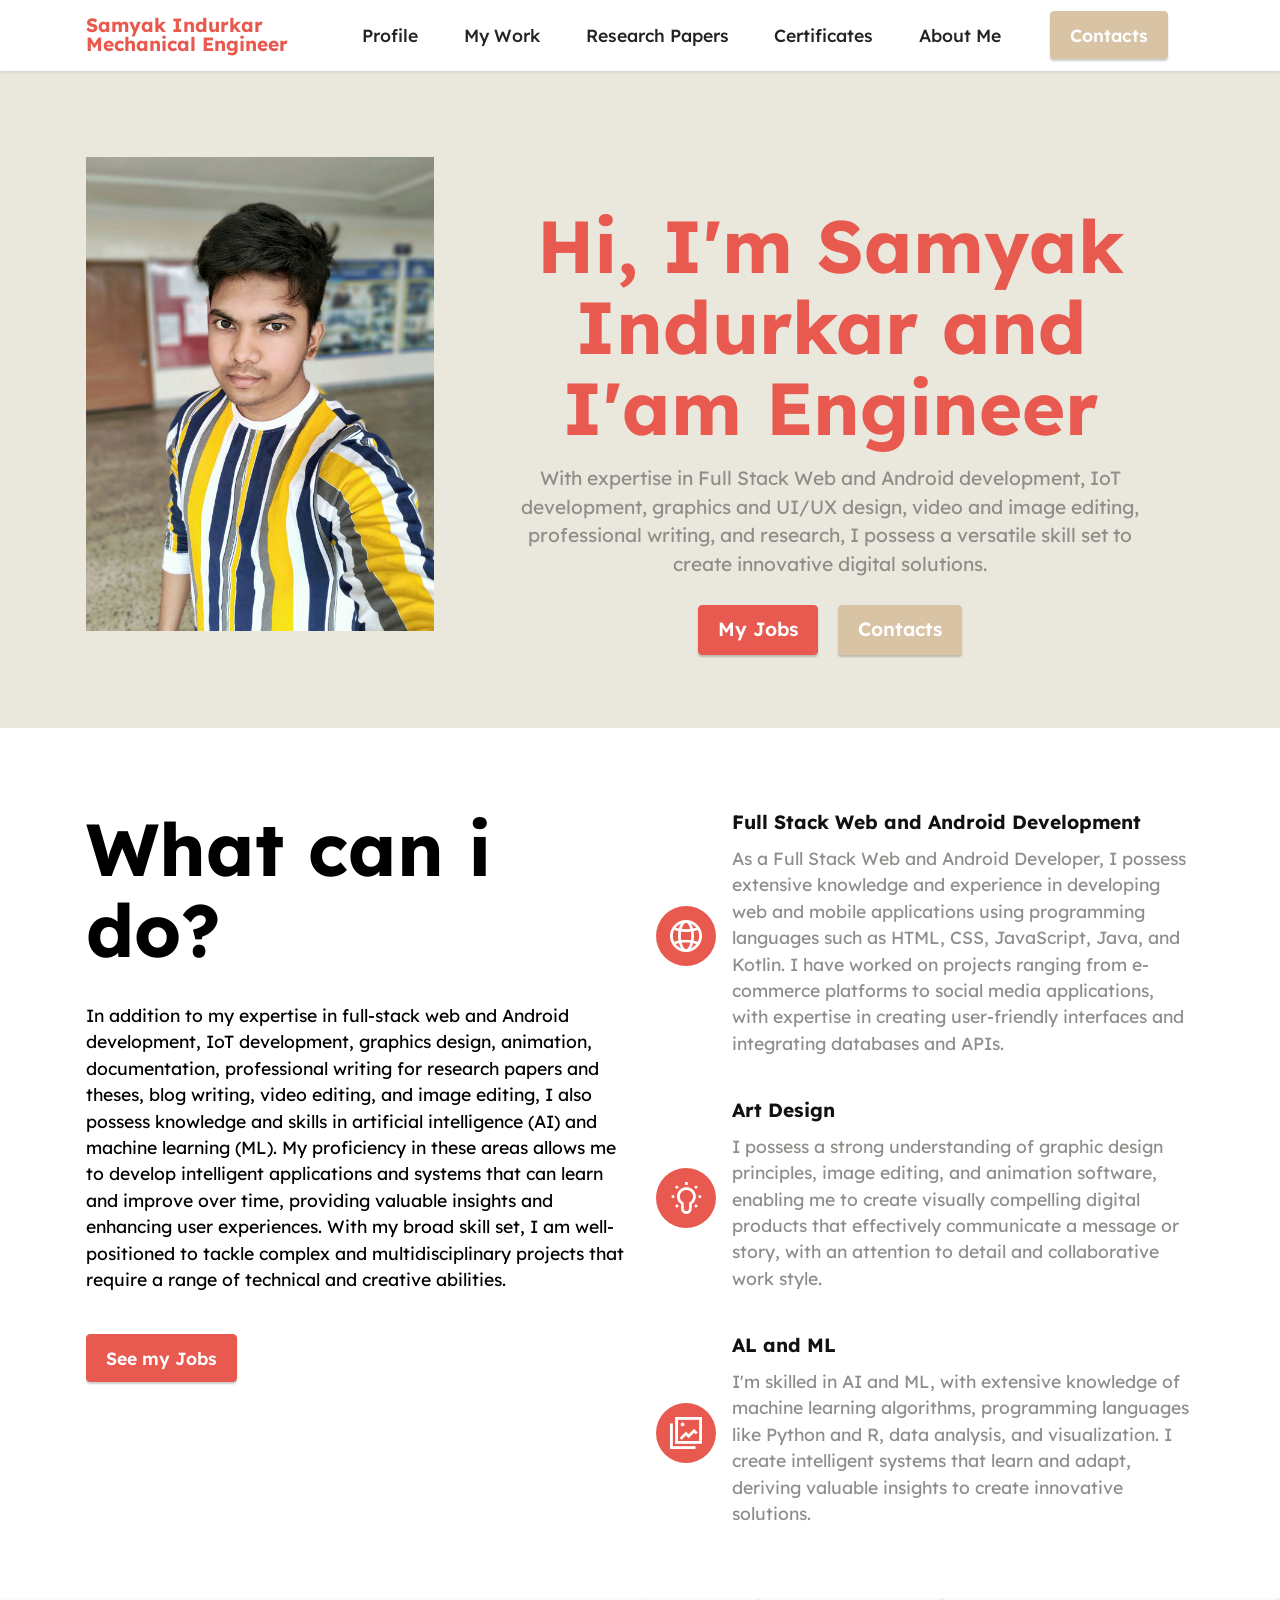
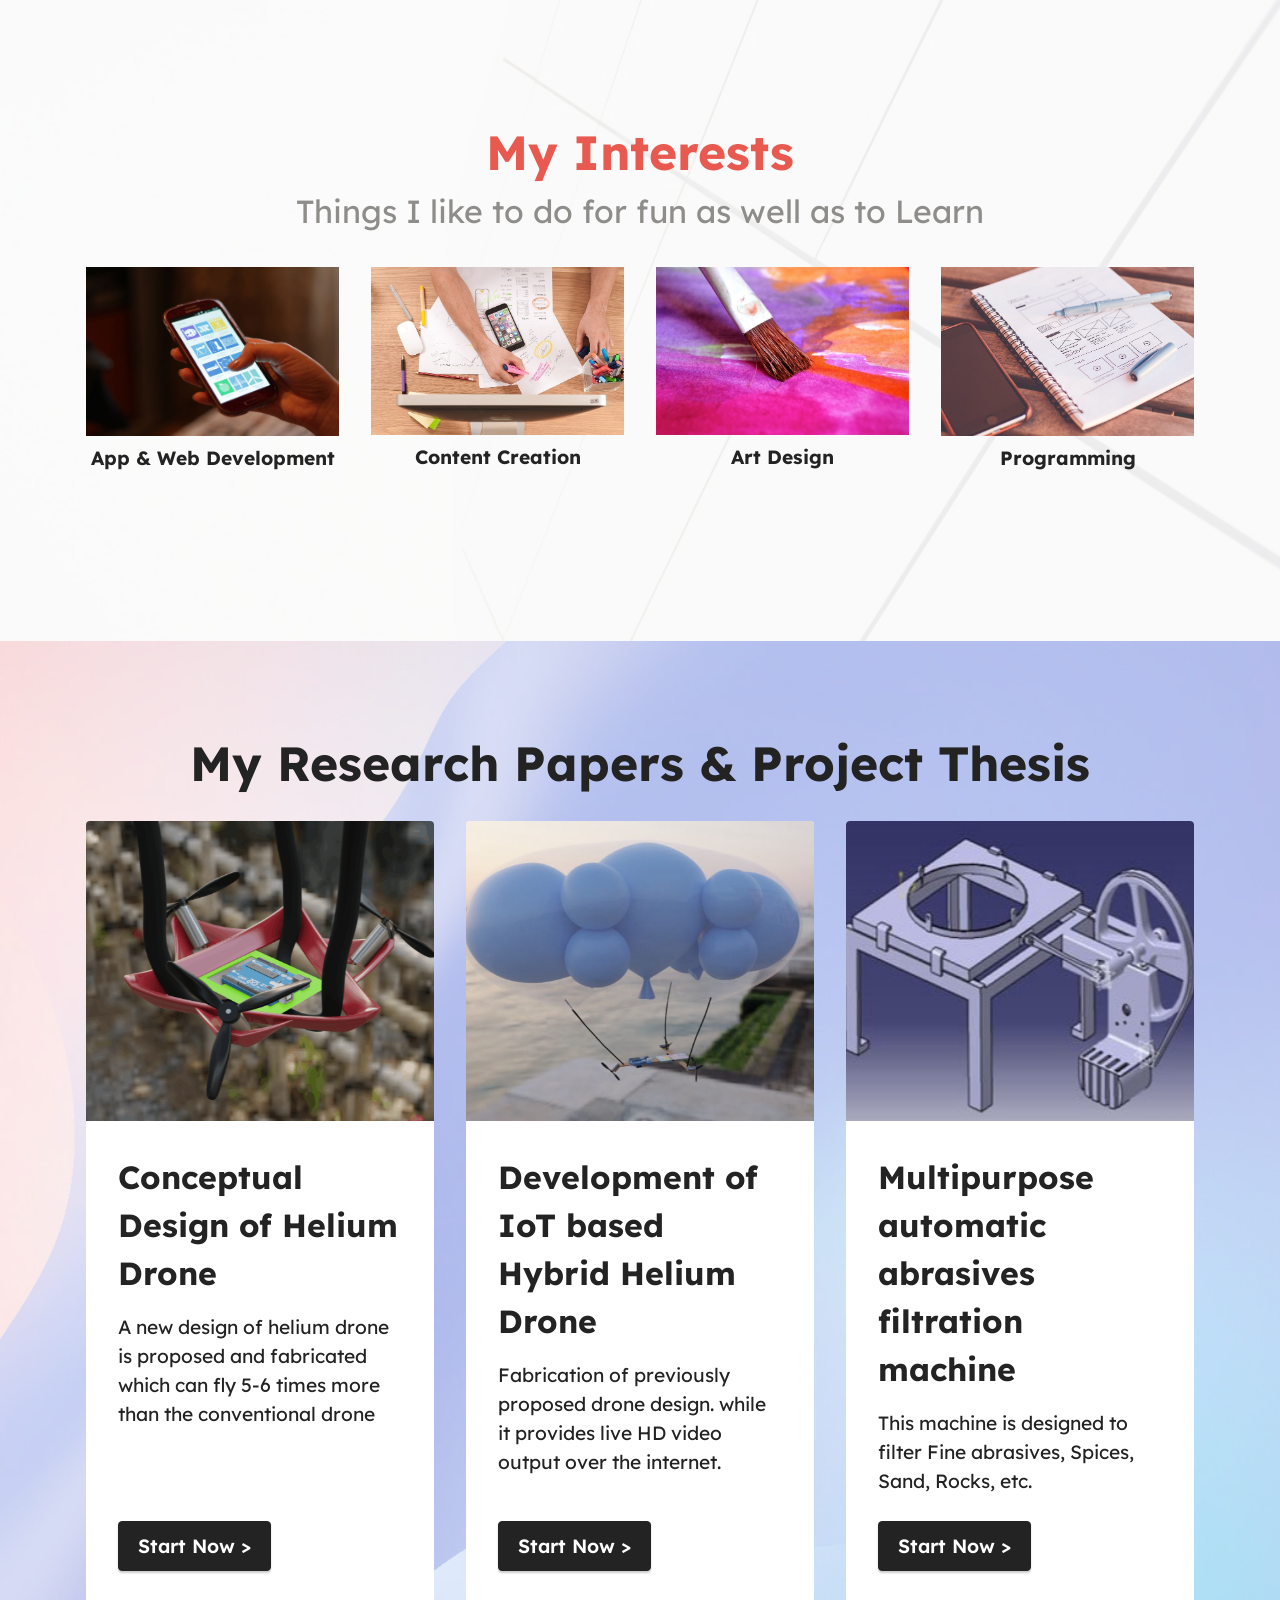
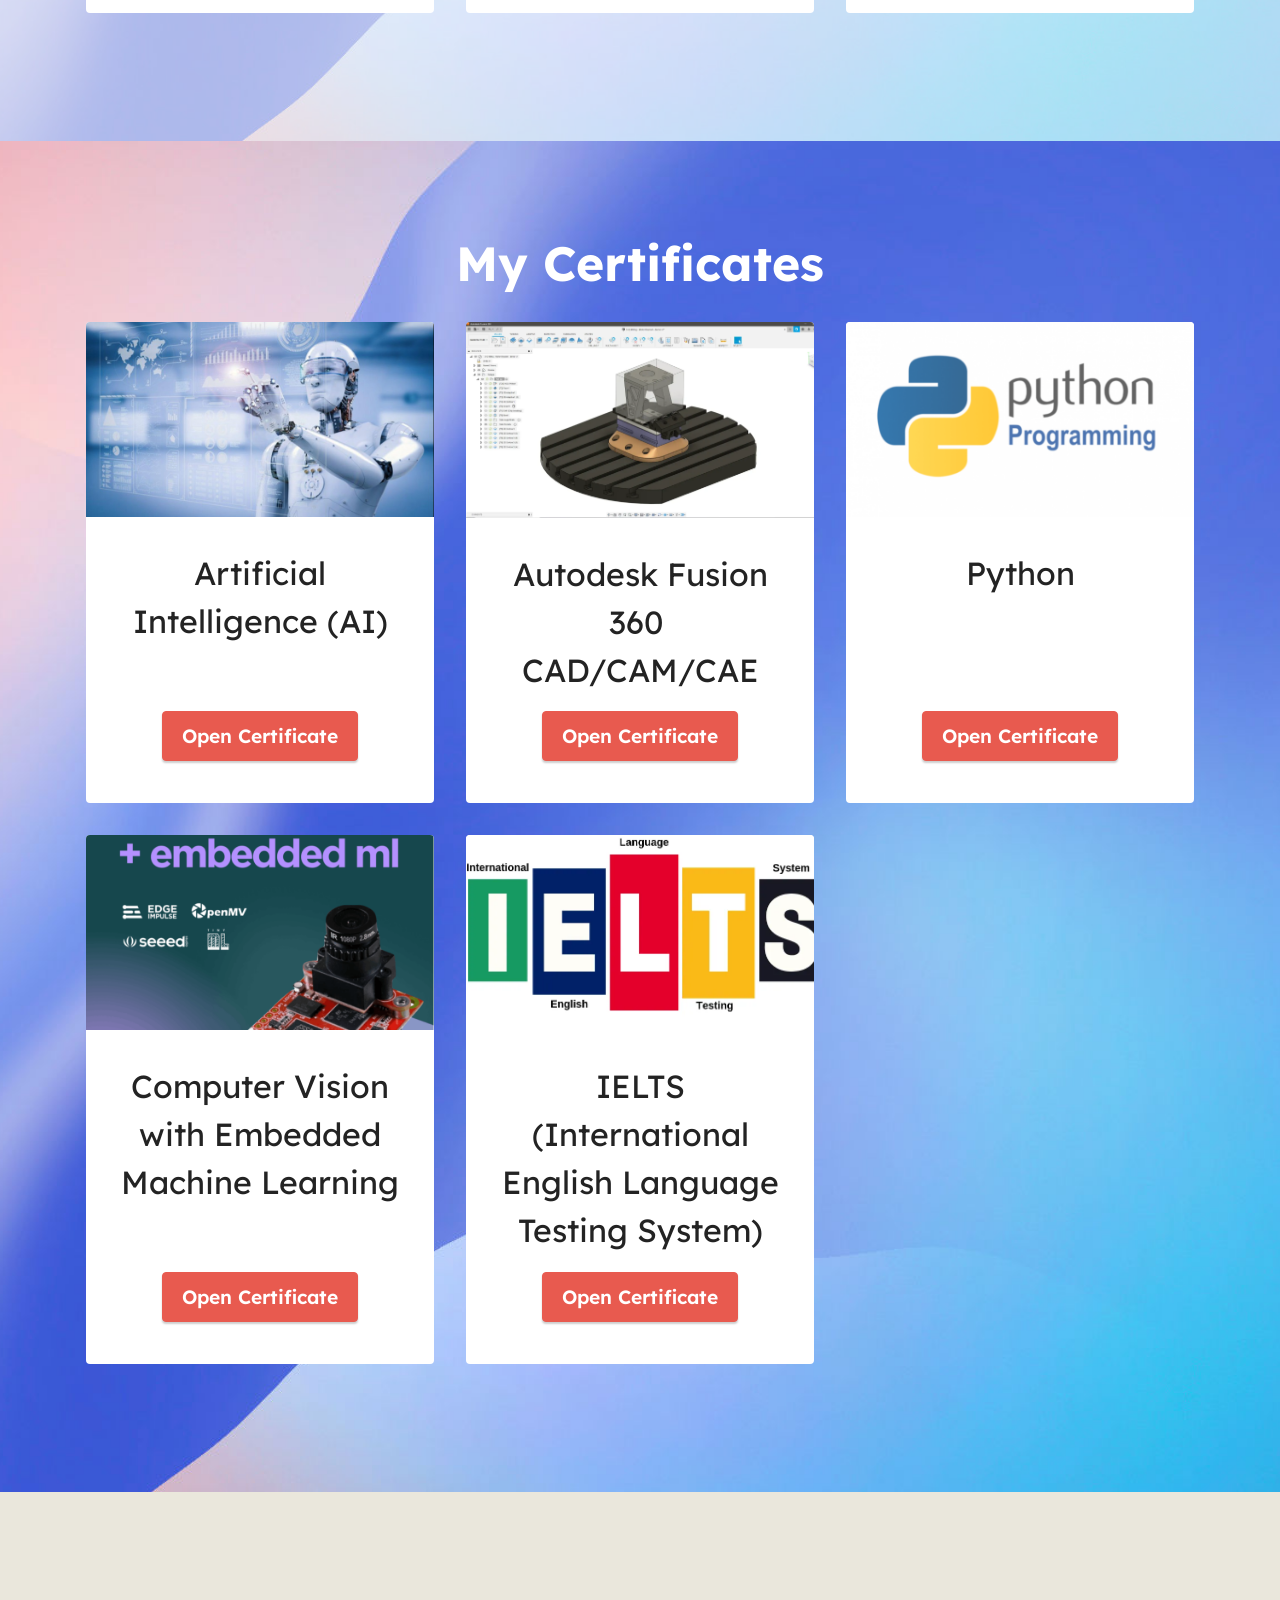
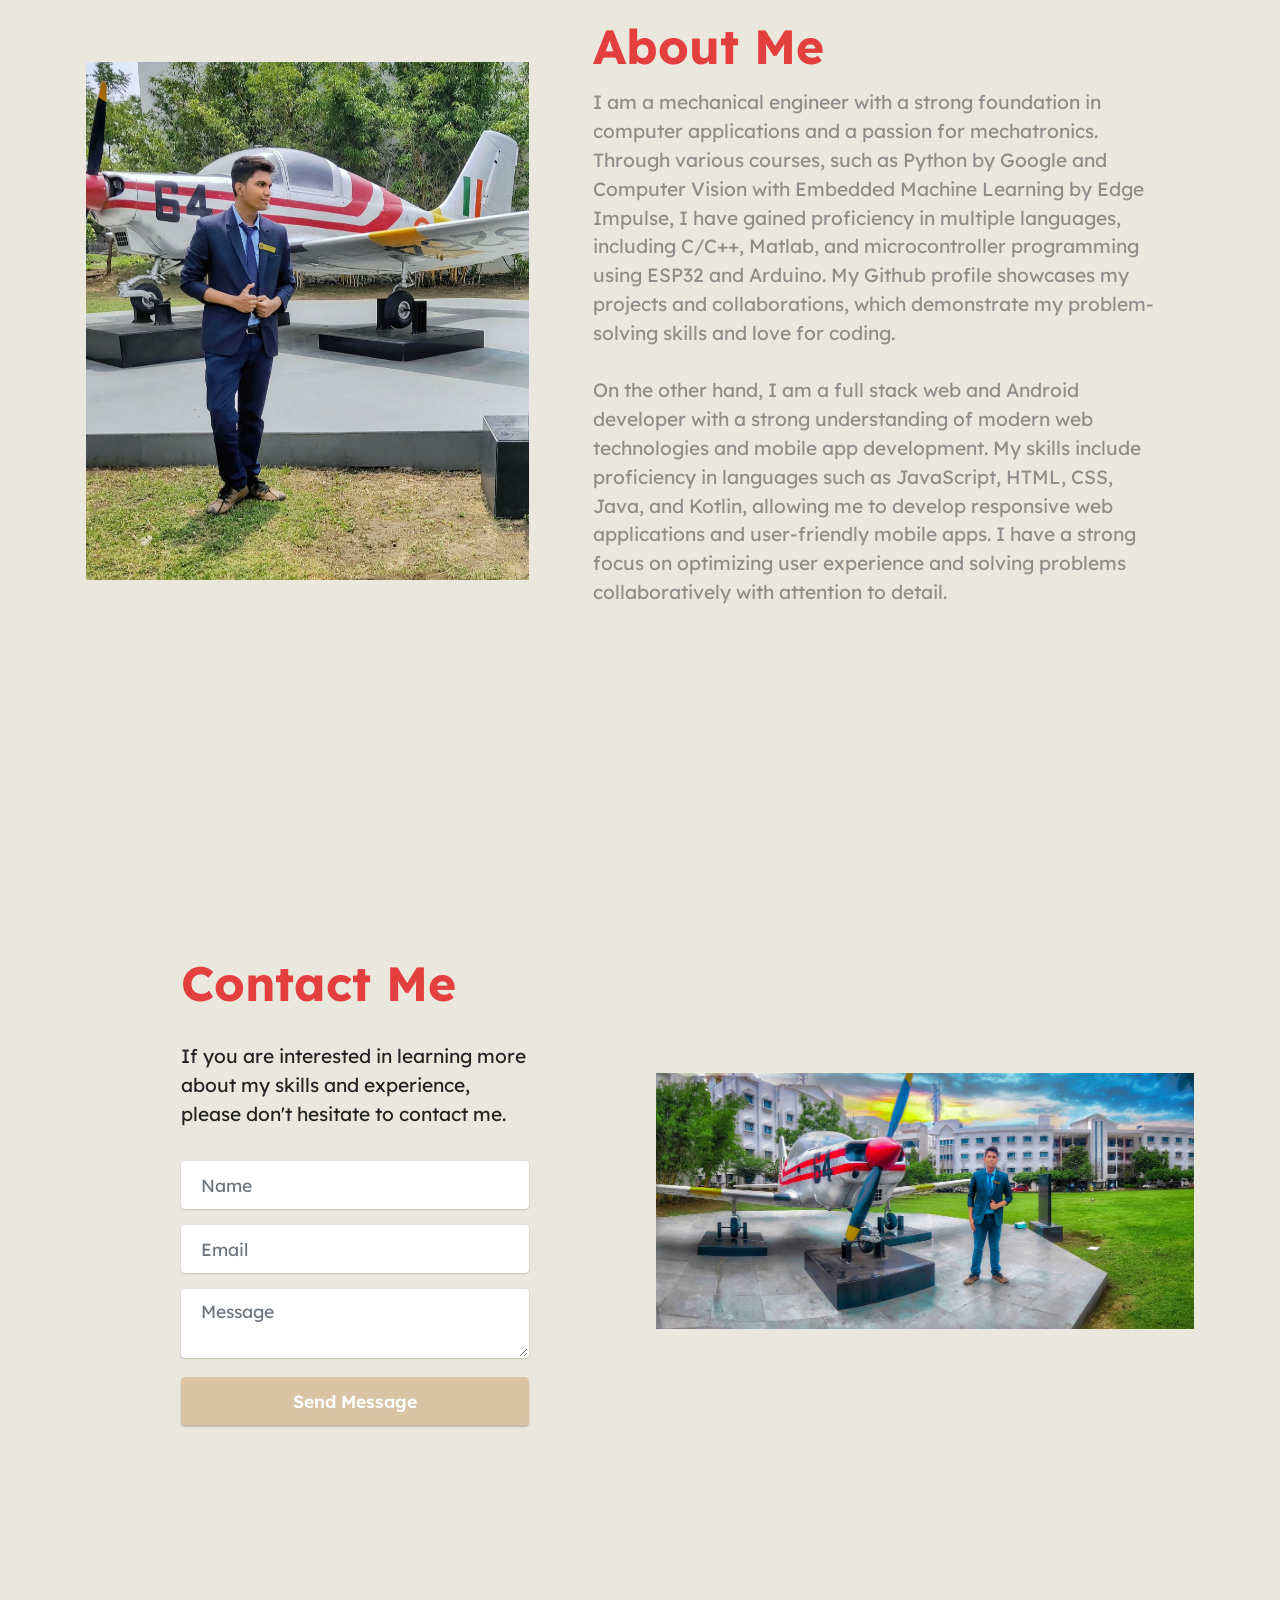
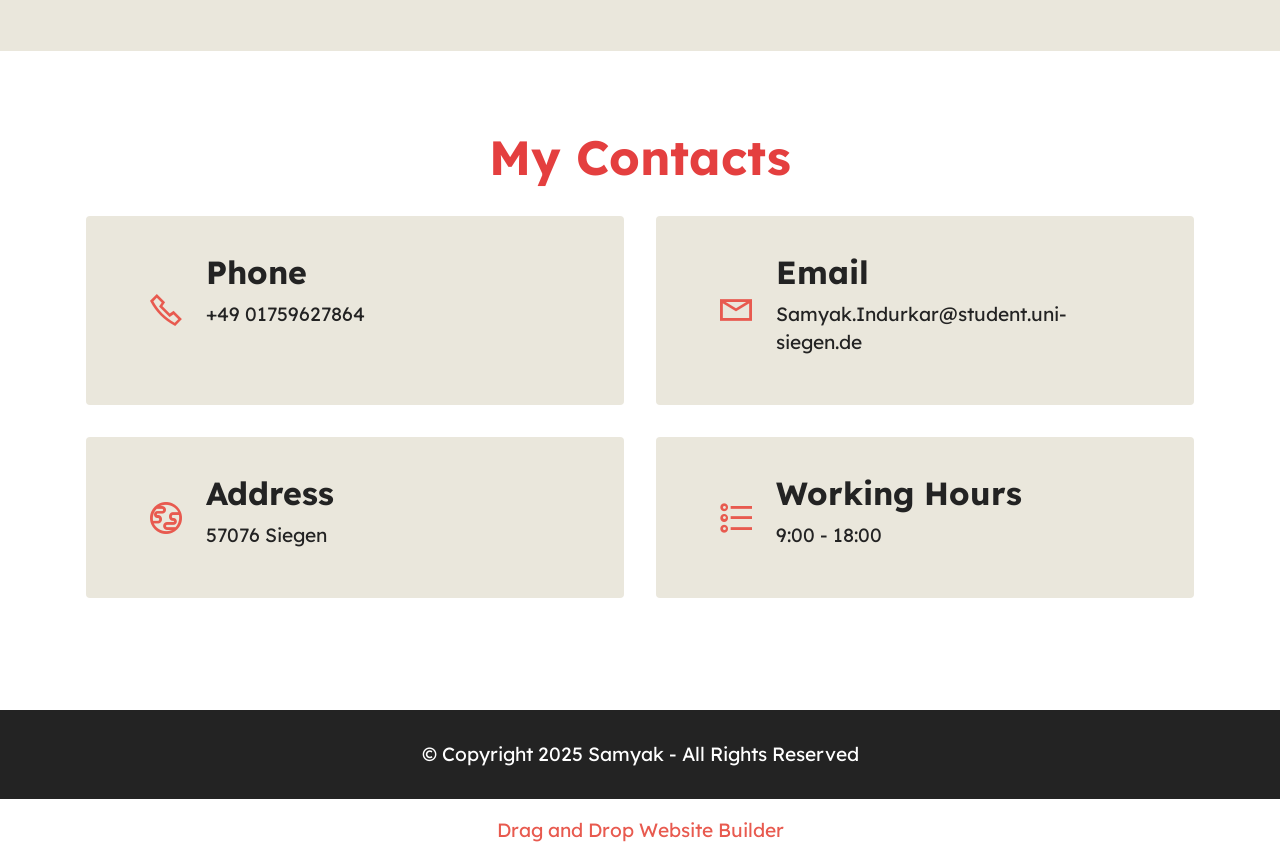
==== commit a45948bd: "16-10-2023" ====
--- a/index.html
+++ b/index.html
@@ -1,10 +1,10 @@
 <!DOCTYPE html>
 <html  >
 <head>
-  <!-- Site made with Mobirise Website Builder v5.8.6, https://mobirise.com -->
+  <!-- Site made with Mobirise Website Builder v5.9.6, https://mobirise.com -->
   <meta charset="UTF-8">
   <meta http-equiv="X-UA-Compatible" content="IE=edge">
-  <meta name="generator" content="Mobirise v5.8.6, mobirise.com">
+  <meta name="generator" content="Mobirise v5.9.6, mobirise.com">
   <meta name="viewport" content="width=device-width, initial-scale=1, minimum-scale=1">
   <link rel="shortcut icon" href="assets/images/logo-of-a-minimalist-yarn-removebg-preview-128x128.png" type="image/x-icon">
   <meta name="description" content="Welcome to my portfolio website! I am Samyak Indurkar, a mechanical engineer and full-stack developer with a passion for innovation and problem-solving. On this website, you can explore my diverse skill set and check out some of the exciting projects I have worked on. From mechatronics to web and mobile app development, I bring a unique perspective and skill set to every project I undertake.
@@ -16,7 +16,6 @@
   
   <title>Breaking Boundaries: The Intersection of Engineering and Coding in Samyak Indurkar's Portfolio</title>
   <link rel="stylesheet" href="assets/web/assets/mobirise-icons2/mobirise2.css">
-  <link rel="stylesheet" href="assets/web/assets/mobirise-icons/mobirise-icons.css">
   <link rel="stylesheet" href="assets/bootstrap/css/bootstrap.min.css">
   <link rel="stylesheet" href="assets/bootstrap/css/bootstrap-grid.min.css">
   <link rel="stylesheet" href="assets/bootstrap/css/bootstrap-reboot.min.css">
@@ -144,53 +143,53 @@
 
     <div class="container">
         <div class="mbr-section-head">
-            <h3 class="mbr-section-title mbr-fonts-style align-center m-0 display-2"><strong>My Works</strong></h3>
-            <h4 class="mbr-section-subtitle mbr-fonts-style align-center mb-0 mt-2 display-5">Lorem ipsum dolor sit amet</h4>
+            <h3 class="mbr-section-title mbr-fonts-style align-center m-0 display-2"><strong>My Interests</strong></h3>
+            <h4 class="mbr-section-subtitle mbr-fonts-style align-center mb-0 mt-2 display-5">Things I like to do for fun as well as to Learn</h4>
         </div>
         <div class="row mbr-gallery mt-4">
             
             
             <div class="col-12 col-md-6 col-lg-3 item gallery-image active">
-                <div class="item-wrapper" data-toggle="modal" data-bs-toggle="modal" data-target="#tCK6GXp74x-modal" data-bs-target="#tCK6GXp74x-modal">
-                    <img class="w-100" src="assets/images/mbr-596x397.jpg" alt="Mobirise Website Builder" data-slide-to="0" data-bs-slide-to="0" data-target="#lb-tCK6GXp74x" data-bs-target="#lb-tCK6GXp74x">
+                <div class="item-wrapper" data-toggle="modal" data-bs-toggle="modal" data-target="#tSQq6vLkIQ-modal" data-bs-target="#tSQq6vLkIQ-modal">
+                    <img class="w-100" src="assets/images/mbr-596x397.jpg" alt="Mobirise Website Builder" data-slide-to="0" data-bs-slide-to="0" data-target="#lb-tSQq6vLkIQ" data-bs-target="#lb-tSQq6vLkIQ">
                     <div class="icon-wrapper">
                         <span class="mobi-mbri mobi-mbri-search mbr-iconfont mbr-iconfont-btn"></span>
                     </div>
                 </div>
-                <h6 class="mbr-item-subtitle mbr-fonts-style align-center mb-2 mt-2 display-7"><strong>Mobile Design</strong></h6>
+                <h6 class="mbr-item-subtitle mbr-fonts-style align-center mb-2 mt-2 display-7"><strong>App &amp; Web Development</strong></h6>
             </div><div class="col-12 col-md-6 col-lg-3 item gallery-image">
-                <div class="item-wrapper" data-toggle="modal" data-bs-toggle="modal" data-target="#tCK6GXp74x-modal" data-bs-target="#tCK6GXp74x-modal">
-                    <img class="w-100" src="assets/images/mbr-4.jpg" alt="Mobirise Website Builder" data-slide-to="1" data-bs-slide-to="1" data-target="#lb-tCK6GXp74x" data-bs-target="#lb-tCK6GXp74x">
+                <div class="item-wrapper" data-toggle="modal" data-bs-toggle="modal" data-target="#tSQq6vLkIQ-modal" data-bs-target="#tSQq6vLkIQ-modal">
+                    <img class="w-100" src="assets/images/mbr-4.jpg" alt="Mobirise Website Builder" data-slide-to="1" data-bs-slide-to="1" data-target="#lb-tSQq6vLkIQ" data-bs-target="#lb-tSQq6vLkIQ">
                     <div class="icon-wrapper">
                         <span class="mobi-mbri mobi-mbri-search mbr-iconfont mbr-iconfont-btn"></span>
                     </div>
                 </div>
-                <h6 class="mbr-item-subtitle mbr-fonts-style align-center mb-2 mt-2 display-7"><strong>Web Design</strong></h6>
+                <h6 class="mbr-item-subtitle mbr-fonts-style align-center mb-2 mt-2 display-7"><strong>Content Creation</strong></h6>
             </div>
             <div class="col-12 col-md-6 col-lg-3 item gallery-image">
-                <div class="item-wrapper" data-toggle="modal" data-bs-toggle="modal" data-target="#tCK6GXp74x-modal" data-bs-target="#tCK6GXp74x-modal">
-                    <img class="w-100" src="assets/images/mbr-6.jpg" alt="Mobirise Website Builder" data-slide-to="2" data-bs-slide-to="2" data-target="#lb-tCK6GXp74x" data-bs-target="#lb-tCK6GXp74x">
+                <div class="item-wrapper" data-toggle="modal" data-bs-toggle="modal" data-target="#tSQq6vLkIQ-modal" data-bs-target="#tSQq6vLkIQ-modal">
+                    <img class="w-100" src="assets/images/mbr-6.jpg" alt="Mobirise Website Builder" data-slide-to="2" data-bs-slide-to="2" data-target="#lb-tSQq6vLkIQ" data-bs-target="#lb-tSQq6vLkIQ">
                     <div class="icon-wrapper">
                         <span class="mobi-mbri mobi-mbri-search mbr-iconfont mbr-iconfont-btn"></span>
                     </div>
                 </div>
                 <h6 class="mbr-item-subtitle mbr-fonts-style align-center mb-2 mt-2 display-7"><strong>Art Design</strong></h6>
             </div><div class="col-12 col-md-6 col-lg-3 item gallery-image">
-                <div class="item-wrapper" data-toggle="modal" data-bs-toggle="modal" data-target="#tCK6GXp74x-modal" data-bs-target="#tCK6GXp74x-modal">
-                    <img class="w-100" src="assets/images/mbr-3.jpg" alt="Mobirise Website Builder" data-slide-to="3" data-bs-slide-to="3" data-target="#lb-tCK6GXp74x" data-bs-target="#lb-tCK6GXp74x">
+                <div class="item-wrapper" data-toggle="modal" data-bs-toggle="modal" data-target="#tSQq6vLkIQ-modal" data-bs-target="#tSQq6vLkIQ-modal">
+                    <img class="w-100" src="assets/images/mbr-3.jpg" alt="Mobirise Website Builder" data-slide-to="3" data-bs-slide-to="3" data-target="#lb-tSQq6vLkIQ" data-bs-target="#lb-tSQq6vLkIQ">
                     <div class="icon-wrapper">
                         <span class="mobi-mbri mobi-mbri-search mbr-iconfont mbr-iconfont-btn"></span>
                     </div>
                 </div>
-                <h6 class="mbr-item-subtitle mbr-fonts-style align-center mb-2 mt-2 display-7"><strong>Polygraphic Design</strong></h6>
-            </div>
-        </div>
-
-        <div class="modal mbr-slider" tabindex="-1" role="dialog" aria-hidden="true" id="tCK6GXp74x-modal">
+                <h6 class="mbr-item-subtitle mbr-fonts-style align-center mb-2 mt-2 display-7"><strong>Programming</strong></h6>
+            </div>
+        </div>
+
+        <div class="modal mbr-slider" tabindex="-1" role="dialog" aria-hidden="true" id="tSQq6vLkIQ-modal">
             <div class="modal-dialog" role="document">
                 <div class="modal-content">
                     <div class="modal-body">
-                        <div class="carousel slide" id="lb-tCK6GXp74x" data-interval="5000" data-bs-interval="5000">
+                        <div class="carousel slide" id="lb-tSQq6vLkIQ" data-interval="5000" data-bs-interval="5000">
                             <div class="carousel-inner">
                                 
                                 
@@ -206,18 +205,18 @@
                                 </div>
                             </div>
                             <ol class="carousel-indicators">
-                                <li data-slide-to="0" data-bs-slide-to="0" class="active" data-target="#lb-tCK6GXp74x" data-bs-target="#lb-tCK6GXp74x"></li>
-                                <li data-slide-to="1" data-bs-slide-to="1" data-target="#lb-tCK6GXp74x" data-bs-target="#lb-tCK6GXp74x"></li>
-                                <li data-slide-to="2" data-bs-slide-to="2" data-target="#lb-tCK6GXp74x" data-bs-target="#lb-tCK6GXp74x"></li>
-                                <li data-slide-to="3" data-bs-slide-to="3" data-target="#lb-tCK6GXp74x" data-bs-target="#lb-tCK6GXp74x"></li>
+                                <li data-slide-to="0" data-bs-slide-to="0" class="active" data-target="#lb-tSQq6vLkIQ" data-bs-target="#lb-tSQq6vLkIQ"></li>
+                                <li data-slide-to="1" data-bs-slide-to="1" data-target="#lb-tSQq6vLkIQ" data-bs-target="#lb-tSQq6vLkIQ"></li>
+                                <li data-slide-to="2" data-bs-slide-to="2" data-target="#lb-tSQq6vLkIQ" data-bs-target="#lb-tSQq6vLkIQ"></li>
+                                <li data-slide-to="3" data-bs-slide-to="3" data-target="#lb-tSQq6vLkIQ" data-bs-target="#lb-tSQq6vLkIQ"></li>
                             </ol>
                             <a role="button" href="" class="close" data-dismiss="modal" data-bs-dismiss="modal" aria-label="Close">
                             </a>
-                            <a class="carousel-control-prev carousel-control" role="button" data-slide="prev" data-bs-slide="prev" href="#lb-tCK6GXp74x">
+                            <a class="carousel-control-prev carousel-control" role="button" data-slide="prev" data-bs-slide="prev" href="#lb-tSQq6vLkIQ">
                                 <span class="mobi-mbri mobi-mbri-arrow-prev" aria-hidden="true"></span>
                                 <span class="sr-only visually-hidden">Previous</span>
                             </a>
-                            <a class="carousel-control-next carousel-control" role="button" data-slide="next" data-bs-slide="next" href="#lb-tCK6GXp74x">
+                            <a class="carousel-control-next carousel-control" role="button" data-slide="next" data-bs-slide="next" href="#lb-tSQq6vLkIQ">
                                 <span class="mobi-mbri mobi-mbri-arrow-next" aria-hidden="true"></span>
                                 <span class="sr-only visually-hidden">Next</span>
                             </a>
@@ -270,7 +269,7 @@
             <div class="item features-image сol-12 col-md-6 col-lg-4">
                 <div class="item-wrapper">
                     <div class="item-img">
-                        <img src="assets/images/product1.jpg" alt="Mobirise Website Builder" title="">
+                        <img src="assets/images/picture2-451x248.jpeg" alt="Mobirise Website Builder" title="">
                     </div>
                     <div class="item-content">
                         <h5 class="item-title mbr-fonts-style display-5"><strong>Multipurpose automatic abrasives filtration machine</strong></h5>
@@ -389,108 +388,6 @@
     </div>
 </section>
 
-<section data-bs-version="5.1" class="content16 cid-sFF5Wb1ZQt" id="content16-a">
-
-    
-
-    
-    <div class="container">
-        <div class="row justify-content-center">
-            <div class="col-12 col-md-10">
-                <div class="mbr-section-head align-center mb-4">
-                    <h3 class="mbr-section-title mb-0 mbr-fonts-style display-2"><strong>Frequently Asked Questions</strong></h3>
-                    
-                </div>
-                <div id="bootstrap-accordion_7" class="panel-group accordionStyles accordion" role="tablist" aria-multiselectable="true">
-                    <div class="card mb-3">
-                        <div class="card-header" role="tab" id="headingOne">
-                            <a role="button" class="panel-title collapsed" data-toggle="collapse" data-bs-toggle="collapse" data-core="" href="#collapse1_7" aria-expanded="false" aria-controls="collapse1">
-                                <h6 class="panel-title-edit mbr-fonts-style mb-0 display-7"><strong>Lorem ipsum dolor sit amet, consectetur adipiscing elit?</strong></h6>
-                                <span class="sign mbr-iconfont mbri-arrow-down"></span>
-                            </a>
-                        </div>
-                        <div id="collapse1_7" class="panel-collapse noScroll collapse" role="tabpanel" aria-labelledby="headingOne" data-parent="#accordion" data-bs-parent="#bootstrap-accordion_7">
-                            <div class="panel-body">
-                                <p class="mbr-fonts-style panel-text display-4">Lorem ipsum dolor sit amet, consectetur adipiscing elit. Quisque malesuada non magna eget mollis. Quisque vehicula, lorem quis sollicitudin mollis, elit enim aliquet lorem, vitae maximus turpis tortor a massa. Phasellus id felis a libero condimentum semper sed sit amet arcu. Suspendisse porta dapibus rhoncus. </p>
-                            </div>
-                        </div>
-                    </div>
-                    <div class="card mb-3">
-                        <div class="card-header" role="tab" id="headingOne">
-                            <a role="button" class="panel-title collapsed" data-toggle="collapse" data-bs-toggle="collapse" data-core="" href="#collapse2_7" aria-expanded="false" aria-controls="collapse2">
-                                <h6 class="panel-title-edit mbr-fonts-style mb-0 display-7"><strong>Quisque malesuada non magna eget mollis?</strong></h6>
-                                <span class="sign mbr-iconfont mbri-arrow-down"></span>
-                            </a>
-                        </div>
-                        <div id="collapse2_7" class="panel-collapse noScroll collapse" role="tabpanel" aria-labelledby="headingOne" data-parent="#accordion" data-bs-parent="#bootstrap-accordion_7">
-                            <div class="panel-body">
-                                <p class="mbr-fonts-style panel-text display-4">
-                                    Lorem ipsum dolor sit amet, consectetur adipiscing elit. Quisque malesuada non magna eget mollis. Quisque vehicula, lorem quis sollicitudin mollis, elit enim aliquet lorem, vitae maximus turpis tortor a massa. Phasellus id felis a libero condimentum semper sed sit amet arcu. Suspendisse porta dapibus rhoncus. </p>
-                            </div>
-                        </div>
-                    </div>
-                    <div class="card mb-3">
-                        <div class="card-header" role="tab" id="headingOne">
-                            <a role="button" class="panel-title collapsed" data-toggle="collapse" data-bs-toggle="collapse" data-core="" href="#collapse3_7" aria-expanded="false" aria-controls="collapse3">
-                                <h6 class="panel-title-edit mbr-fonts-style mb-0 display-7"><strong>Quisque vehicula, lorem quis sollicitudin mollis, elit enim aliquet lorem?</strong></h6>
-                                <span class="sign mbr-iconfont mbri-arrow-down"></span>
-                            </a>
-                        </div>
-                        <div id="collapse3_7" class="panel-collapse noScroll collapse" role="tabpanel" aria-labelledby="headingOne" data-parent="#accordion" data-bs-parent="#bootstrap-accordion_7">
-                            <div class="panel-body">
-                                <p class="mbr-fonts-style panel-text display-4">
-                                    Lorem ipsum dolor sit amet, consectetur adipiscing elit. Quisque malesuada non magna eget mollis. Quisque vehicula, lorem quis sollicitudin mollis, elit enim aliquet lorem, vitae maximus turpis tortor a massa. Phasellus id felis a libero condimentum semper sed sit amet arcu. Suspendisse porta dapibus rhoncus. </p>
-                            </div>
-                        </div>
-                    </div>
-                    <div class="card mb-3">
-                        <div class="card-header" role="tab" id="headingOne">
-                            <a role="button" class="panel-title collapsed" data-toggle="collapse" data-bs-toggle="collapse" data-core="" href="#collapse4_7" aria-expanded="false" aria-controls="collapse4">
-                                <h6 class="panel-title-edit mbr-fonts-style mb-0 display-7"><strong>Phasellus id felis a libero condimentum semper sed?</strong></h6>
-                                <span class="sign mbr-iconfont mbri-arrow-down"></span>
-                            </a>
-                        </div>
-                        <div id="collapse4_7" class="panel-collapse noScroll collapse" role="tabpanel" aria-labelledby="headingOne" data-parent="#accordion" data-bs-parent="#bootstrap-accordion_7">
-                            <div class="panel-body">
-                                <p class="mbr-fonts-style panel-text display-4">
-                                    Lorem ipsum dolor sit amet, consectetur adipiscing elit. Quisque malesuada non magna eget mollis. Quisque vehicula, lorem quis sollicitudin mollis, elit enim aliquet lorem, vitae maximus turpis tortor a massa. Phasellus id felis a libero condimentum semper sed sit amet arcu. Suspendisse porta dapibus rhoncus. </p>
-                            </div>
-                        </div>
-                    </div>
-                    <div class="card mb-3">
-                        <div class="card-header" role="tab" id="headingOne">
-                            <a role="button" class="panel-title collapsed" data-toggle="collapse" data-bs-toggle="collapse" data-core="" href="#collapse5_7" aria-expanded="false" aria-controls="collapse5">
-                                <h6 class="panel-title-edit mbr-fonts-style mb-0 display-7"><strong>Vestibulum ante ipsum primis in faucibus orci luctus?</strong></h6>
-                                <span class="sign mbr-iconfont mbri-arrow-down"></span>
-                            </a>
-                        </div>
-                        <div id="collapse5_7" class="panel-collapse noScroll collapse" role="tabpanel" aria-labelledby="headingOne" data-parent="#accordion" data-bs-parent="#bootstrap-accordion_7">
-                            <div class="panel-body">
-                                <p class="mbr-fonts-style panel-text display-4">
-                                    Lorem ipsum dolor sit amet, consectetur adipiscing elit. Quisque malesuada non magna eget mollis. Quisque vehicula, lorem quis sollicitudin mollis, elit enim aliquet lorem, vitae maximus turpis tortor a massa. Phasellus id felis a libero condimentum semper sed sit amet arcu. Suspendisse porta dapibus rhoncus. </p>
-                            </div>
-                        </div>
-                    </div>
-                    <div class="card mb-3">
-                        <div class="card-header" role="tab" id="headingOne">
-                            <a role="button" class="panel-title collapsed" data-toggle="collapse" data-bs-toggle="collapse" data-core="" href="#collapse6_7" aria-expanded="false" aria-controls="collapse6">
-                                <h6 class="panel-title-edit mbr-fonts-style mb-0 display-7"><strong>Phasellus eu ex dui. Duis lobortis laoreet nibh vitae pharetra?</strong></h6>
-                                <span class="sign mbr-iconfont mbri-arrow-down"></span>
-                            </a>
-                        </div>
-                        <div id="collapse6_7" class="panel-collapse noScroll collapse" role="tabpanel" aria-labelledby="headingOne" data-parent="#accordion" data-bs-parent="#bootstrap-accordion_7">
-                            <div class="panel-body">
-                                <p class="mbr-fonts-style panel-text display-4">
-                                    Lorem ipsum dolor sit amet, consectetur adipiscing elit. Quisque malesuada non magna eget mollis. Quisque vehicula, lorem quis sollicitudin mollis, elit enim aliquet lorem, vitae maximus turpis tortor a massa. Phasellus id felis a libero condimentum semper sed sit amet arcu. Suspendisse porta dapibus rhoncus. </p>
-                            </div>
-                        </div>
-                    </div>
-                </div>
-            </div>
-        </div>
-    </div>
-</section>
-
 <section data-bs-version="5.1" class="form4 cid-sFF3qL4anb mbr-fullscreen" id="form4-6">
 
     
@@ -501,7 +398,7 @@
         <div class="row content-wrapper justify-content-center">
             <div class="col-lg-4 offset-lg-1 mbr-form" data-form-type="formoid">
 <!--Formbuilder Form-->
-<form action="https://mobirise.eu/" method="POST" class="mbr-form form-with-styler" data-form-title="Form Name"><input type="hidden" name="email" data-form-email="true" value="Vzn/5irJYHqZmQifJ6l3LjBfu2rRNbtbywKkWeLx08CY4c8Ni9eedBc+ZyzhyfjcnFAILU1A8+jQkMkMwv6dvsQyGgTBkboMUTDKhGhFutzNzC7fYKn9ShVgKy8FaXhB">
+<form action="https://mobirise.eu/" method="POST" class="mbr-form form-with-styler" data-form-title="Form Name"><input type="hidden" name="email" data-form-email="true" value="A3SjaqF1E3C0LN3yPyIVd9VSuCqHlg8RcxtJ/nd+Y6JaPv31O1cbNPNf9A37n0NK5kqZJCKrNT0eMHTayKJEmwJhLOLraG16RM+4S/T8dPfM4rydxnEqHr2xBivHZrc7">
 <div class="row">
 <div hidden="hidden" data-form-alert="" class="alert alert-success col-12">Thanks for filling out the form!</div>
 <div hidden="hidden" data-form-alert-danger="" class="alert alert-danger col-12">Oops...! some problem!</div>
@@ -556,7 +453,7 @@
                         <h6 class="card-title mbr-fonts-style mb-1 display-5">
                             <strong>Phone</strong>
                         </h6>
-                        <p class="mbr-text mbr-fonts-style display-7">+91 8856930302</p>
+                        <p class="mbr-text mbr-fonts-style display-7">+49 01759627864</p>
                     </div>
                 </div>
             </div>
@@ -569,7 +466,7 @@
                         <h6 class="card-title mbr-fonts-style mb-1 display-5">
                             <strong>Email</strong>
                         </h6>
-                        <p class="mbr-text mbr-fonts-style display-7">samyak.indurkar9426@gmail.com</p>
+                        <p class="mbr-text mbr-fonts-style display-7">Samyak.Indurkar@student.uni-siegen.de</p>
                     </div>
                 </div>
             </div>
@@ -583,7 +480,7 @@
                             <strong>Address</strong>
                         </h6>
                         <p class="mbr-text mbr-fonts-style display-7">
-                            441001 Nagpur</p>
+                            57076 Siegen</p>
                     </div>
                 </div>
             </div>
@@ -621,7 +518,7 @@
             </div>
         </div>
     </div>
-</section><section class="display-7" style="padding: 0;align-items: center;justify-content: center;flex-wrap: wrap;    align-content: center;display: flex;position: relative;height: 4rem;"><a href="https://mobiri.se/3004694" style="flex: 1 1;height: 4rem;position: absolute;width: 100%;z-index: 1;"><img alt="" style="height: 4rem;" src="[data-uri]"></a><p style="margin: 0;text-align: center;" class="display-7">Built with &#8204;</p><a style="z-index:1" href="https://mobirise.com"> Website Builder Software</a></section><script src="assets/bootstrap/js/bootstrap.bundle.min.js"></script>  <script src="assets/parallax/jarallax.js"></script>  <script src="assets/smoothscroll/smooth-scroll.js"></script>  <script src="assets/ytplayer/index.js"></script>  <script src="assets/dropdown/js/navbar-dropdown.js"></script>  <script src="assets/mbr-switch-arrow/mbr-switch-arrow.js"></script>  <script src="assets/theme/js/script.js"></script>  <script src="assets/formoid/formoid.min.js"></script>  
+</section><section class="display-7" style="padding: 0;align-items: center;justify-content: center;flex-wrap: wrap;    align-content: center;display: flex;position: relative;height: 4rem;"><a href="https://mobiri.se/3030495" style="flex: 1 1;height: 4rem;position: absolute;width: 100%;z-index: 1;"><img alt="" style="height: 4rem;" src="[data-uri]"></a><p style="margin: 0;text-align: center;" class="display-7">&#8204;</p><a style="z-index:1" href="https://mobirise.com/drag-drop-website-builder.html">Drag and Drop Website Builder</a></section><script src="assets/bootstrap/js/bootstrap.bundle.min.js"></script>  <script src="assets/parallax/jarallax.js"></script>  <script src="assets/smoothscroll/smooth-scroll.js"></script>  <script src="assets/ytplayer/index.js"></script>  <script src="assets/dropdown/js/navbar-dropdown.js"></script>  <script src="assets/theme/js/script.js"></script>  <script src="assets/formoid/formoid.min.js"></script>  
   
   
 </body>
--- a/assets/mobirise/css/mbr-additional.css
+++ b/assets/mobirise/css/mbr-additional.css
@@ -1503,39 +1503,6 @@
 .cid-sFF75ZhH2d .mbr-text {
   color: #8e8d8a;
 }
-.cid-sFF5Wb1ZQt {
-  padding-top: 6rem;
-  padding-bottom: 6rem;
-  background-color: #ffffff;
-}
-.cid-sFF5Wb1ZQt .mbr-iconfont {
-  font-size: 1.4rem !important;
-  font-family: 'Moririse2' !important;
-  color: #e85a4f;
-  margin-left: 1rem;
-}
-.cid-sFF5Wb1ZQt .panel-group {
-  border: none;
-}
-.cid-sFF5Wb1ZQt .panel-title {
-  display: flex;
-  align-items: center;
-  justify-content: space-between;
-}
-.cid-sFF5Wb1ZQt .panel-body,
-.cid-sFF5Wb1ZQt .card-header {
-  padding: 1rem 0;
-}
-.cid-sFF5Wb1ZQt .panel-title-edit {
-  color: #000000;
-}
-.cid-sFF5Wb1ZQt .card .card-header {
-  background-color: transparent;
-  margin-bottom: 0;
-}
-.cid-sFF5Wb1ZQt H3 {
-  color: #e85a4f;
-}
 .cid-sFF3qL4anb {
   background-color: #eae7dc;
 }
--- a/assets/mobirise/css/mbr-additional.css
+++ b/assets/mobirise/css/mbr-additional.css
@@ -1503,39 +1503,6 @@
 .cid-sFF75ZhH2d .mbr-text {
   color: #8e8d8a;
 }
-.cid-sFF5Wb1ZQt {
-  padding-top: 6rem;
-  padding-bottom: 6rem;
-  background-color: #ffffff;
-}
-.cid-sFF5Wb1ZQt .mbr-iconfont {
-  font-size: 1.4rem !important;
-  font-family: 'Moririse2' !important;
-  color: #e85a4f;
-  margin-left: 1rem;
-}
-.cid-sFF5Wb1ZQt .panel-group {
-  border: none;
-}
-.cid-sFF5Wb1ZQt .panel-title {
-  display: flex;
-  align-items: center;
-  justify-content: space-between;
-}
-.cid-sFF5Wb1ZQt .panel-body,
-.cid-sFF5Wb1ZQt .card-header {
-  padding: 1rem 0;
-}
-.cid-sFF5Wb1ZQt .panel-title-edit {
-  color: #000000;
-}
-.cid-sFF5Wb1ZQt .card .card-header {
-  background-color: transparent;
-  margin-bottom: 0;
-}
-.cid-sFF5Wb1ZQt H3 {
-  color: #e85a4f;
-}
 .cid-sFF3qL4anb {
   background-color: #eae7dc;
 }
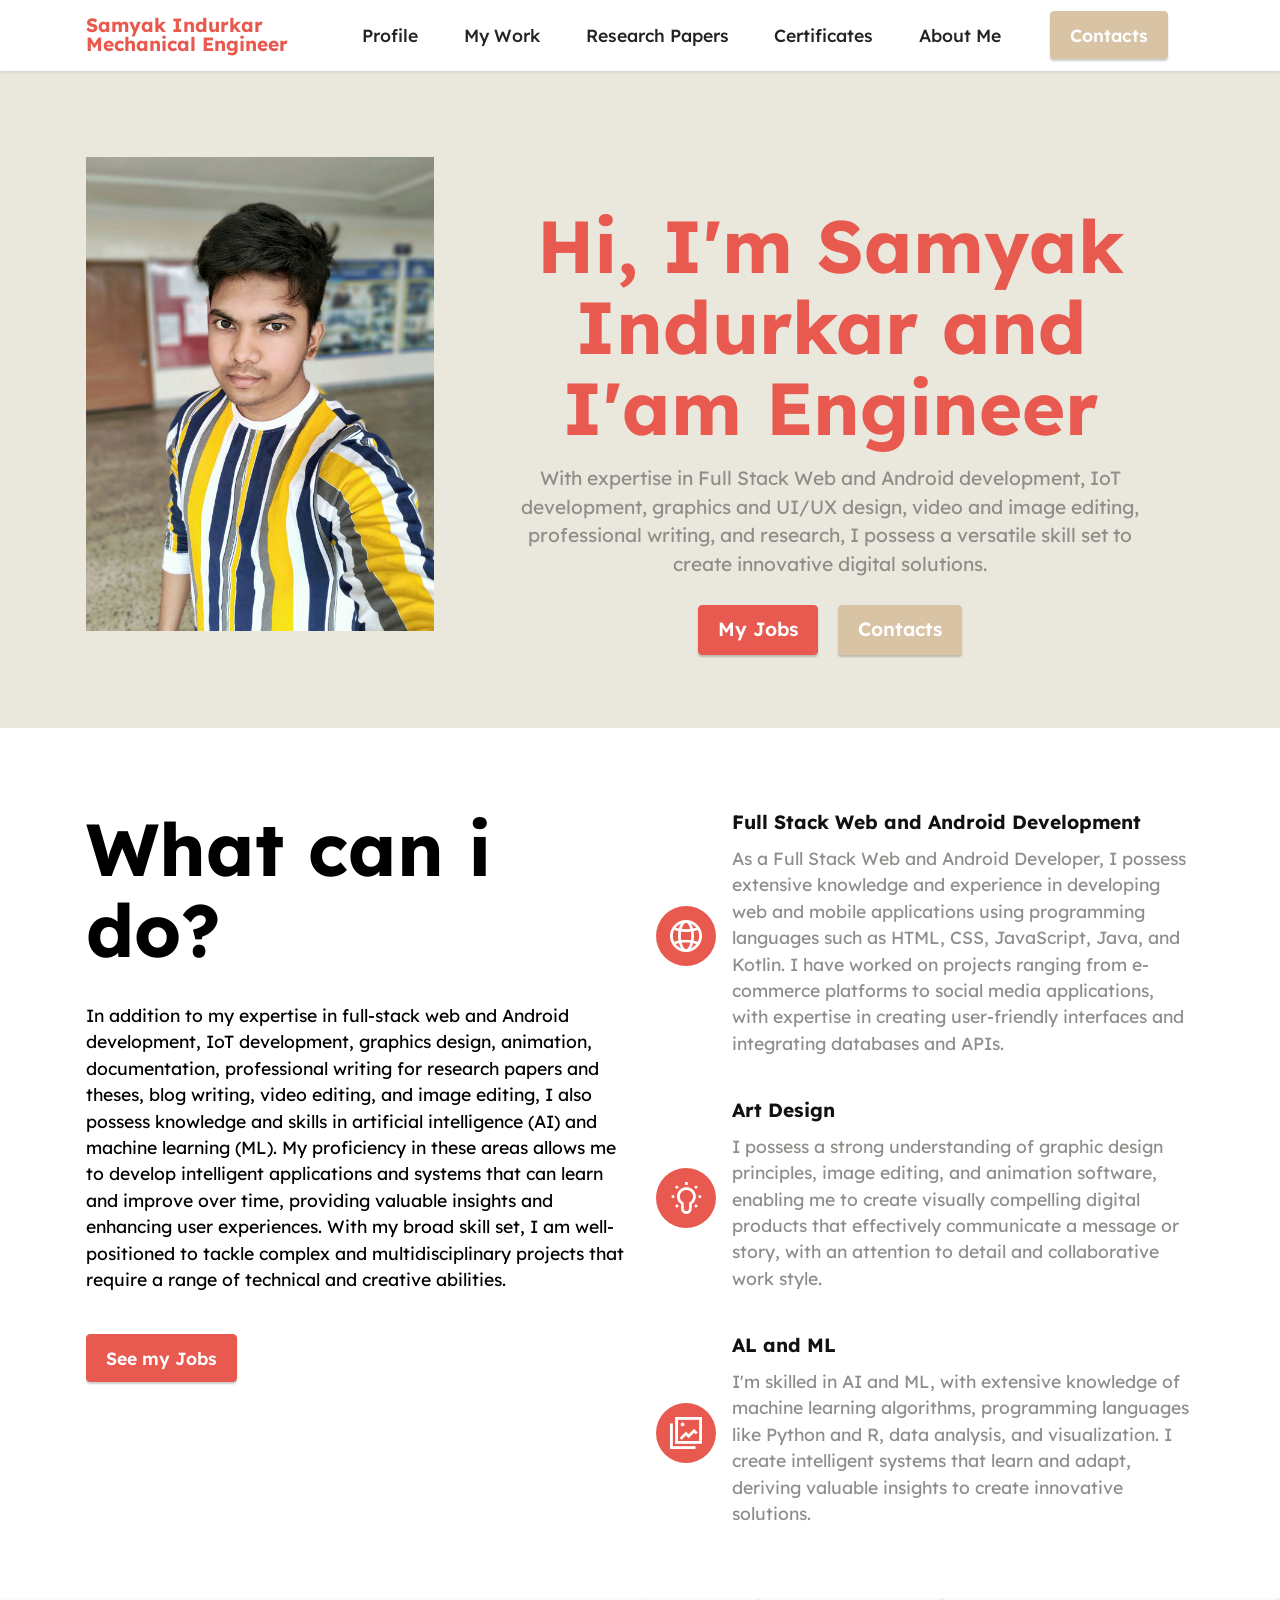
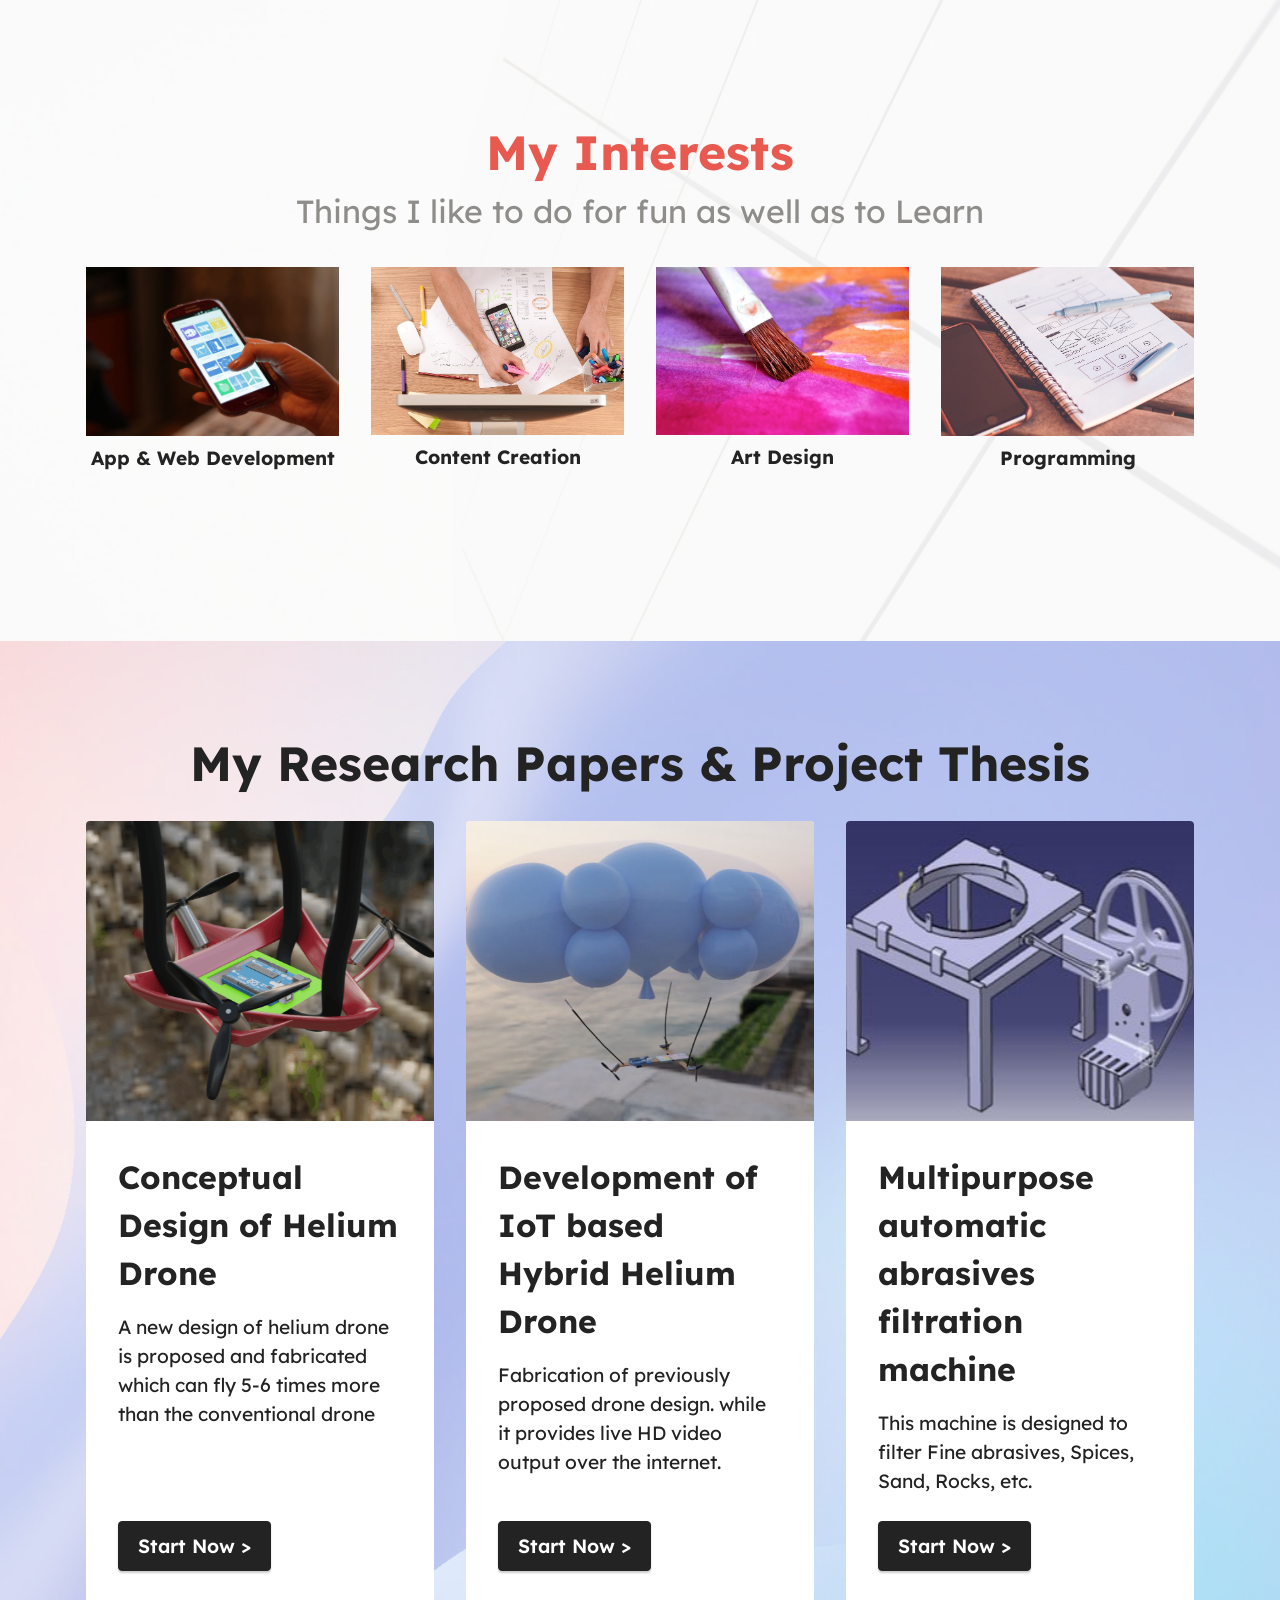
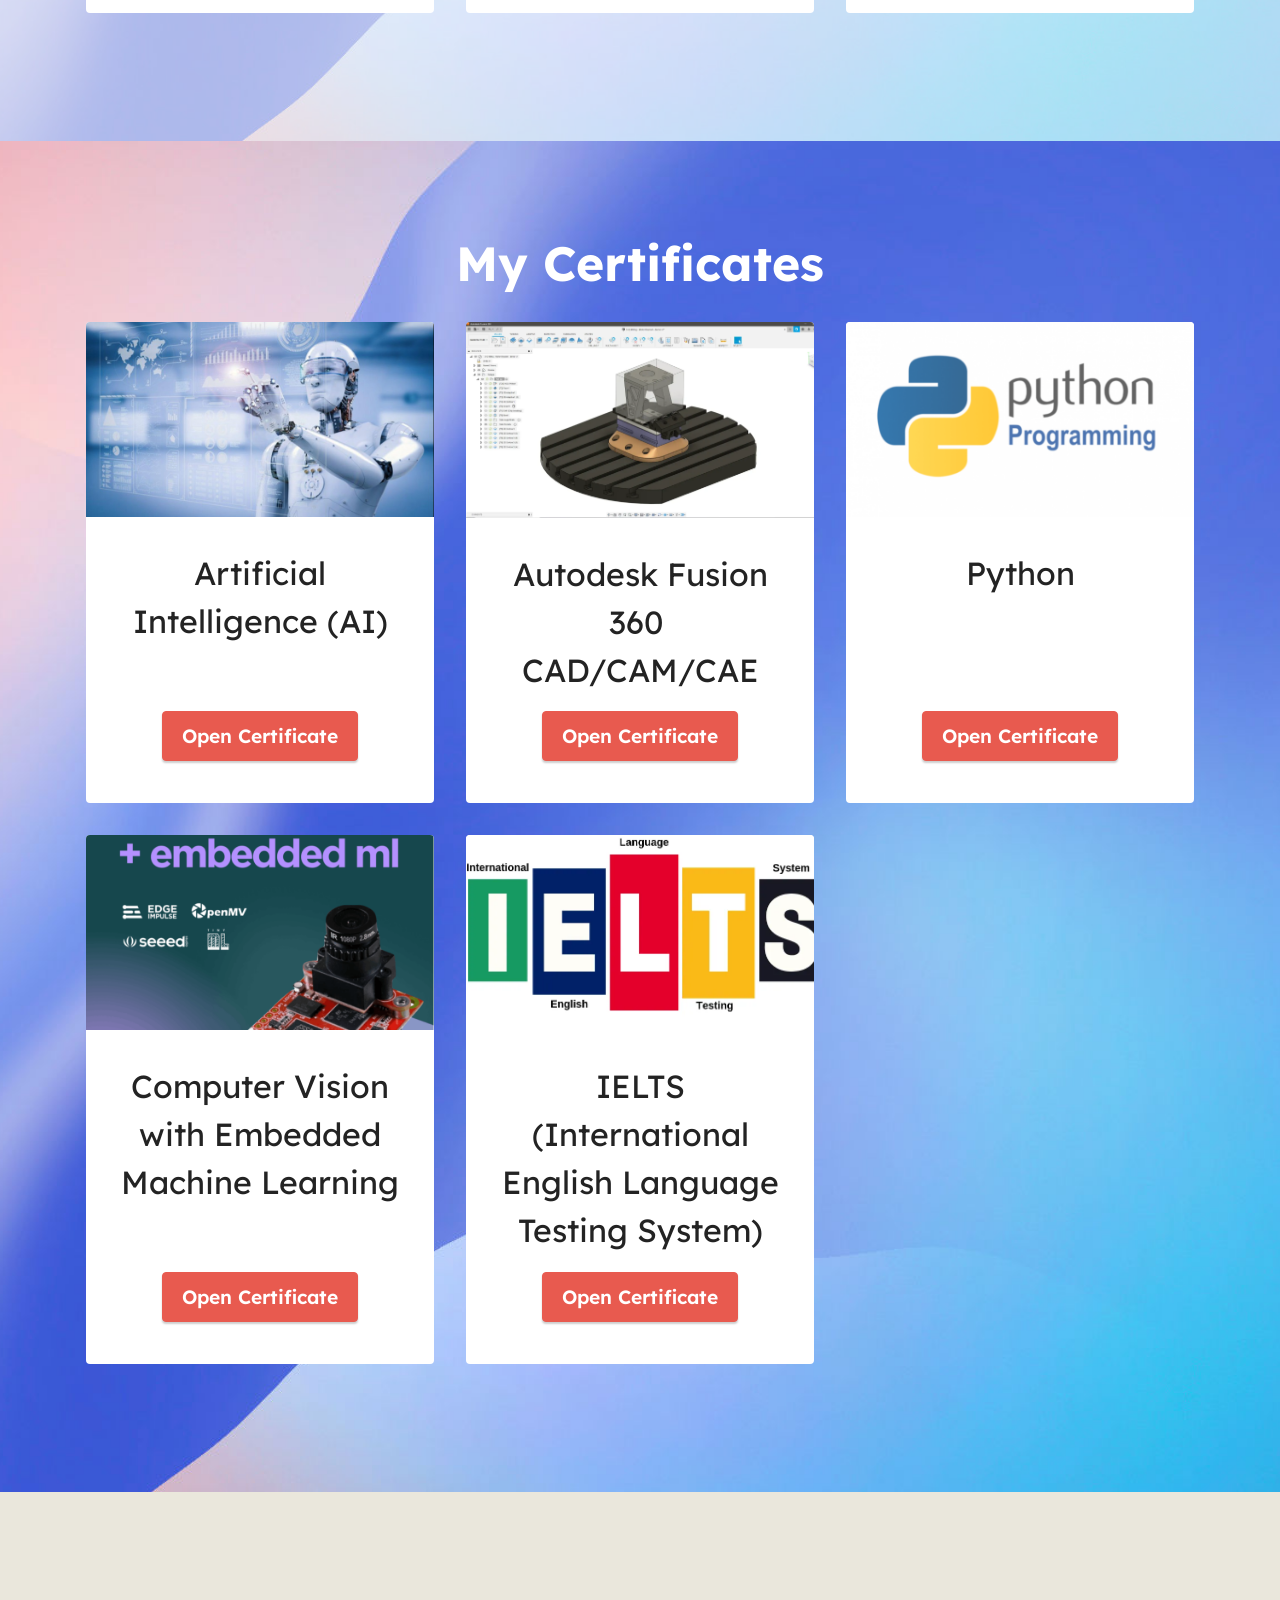
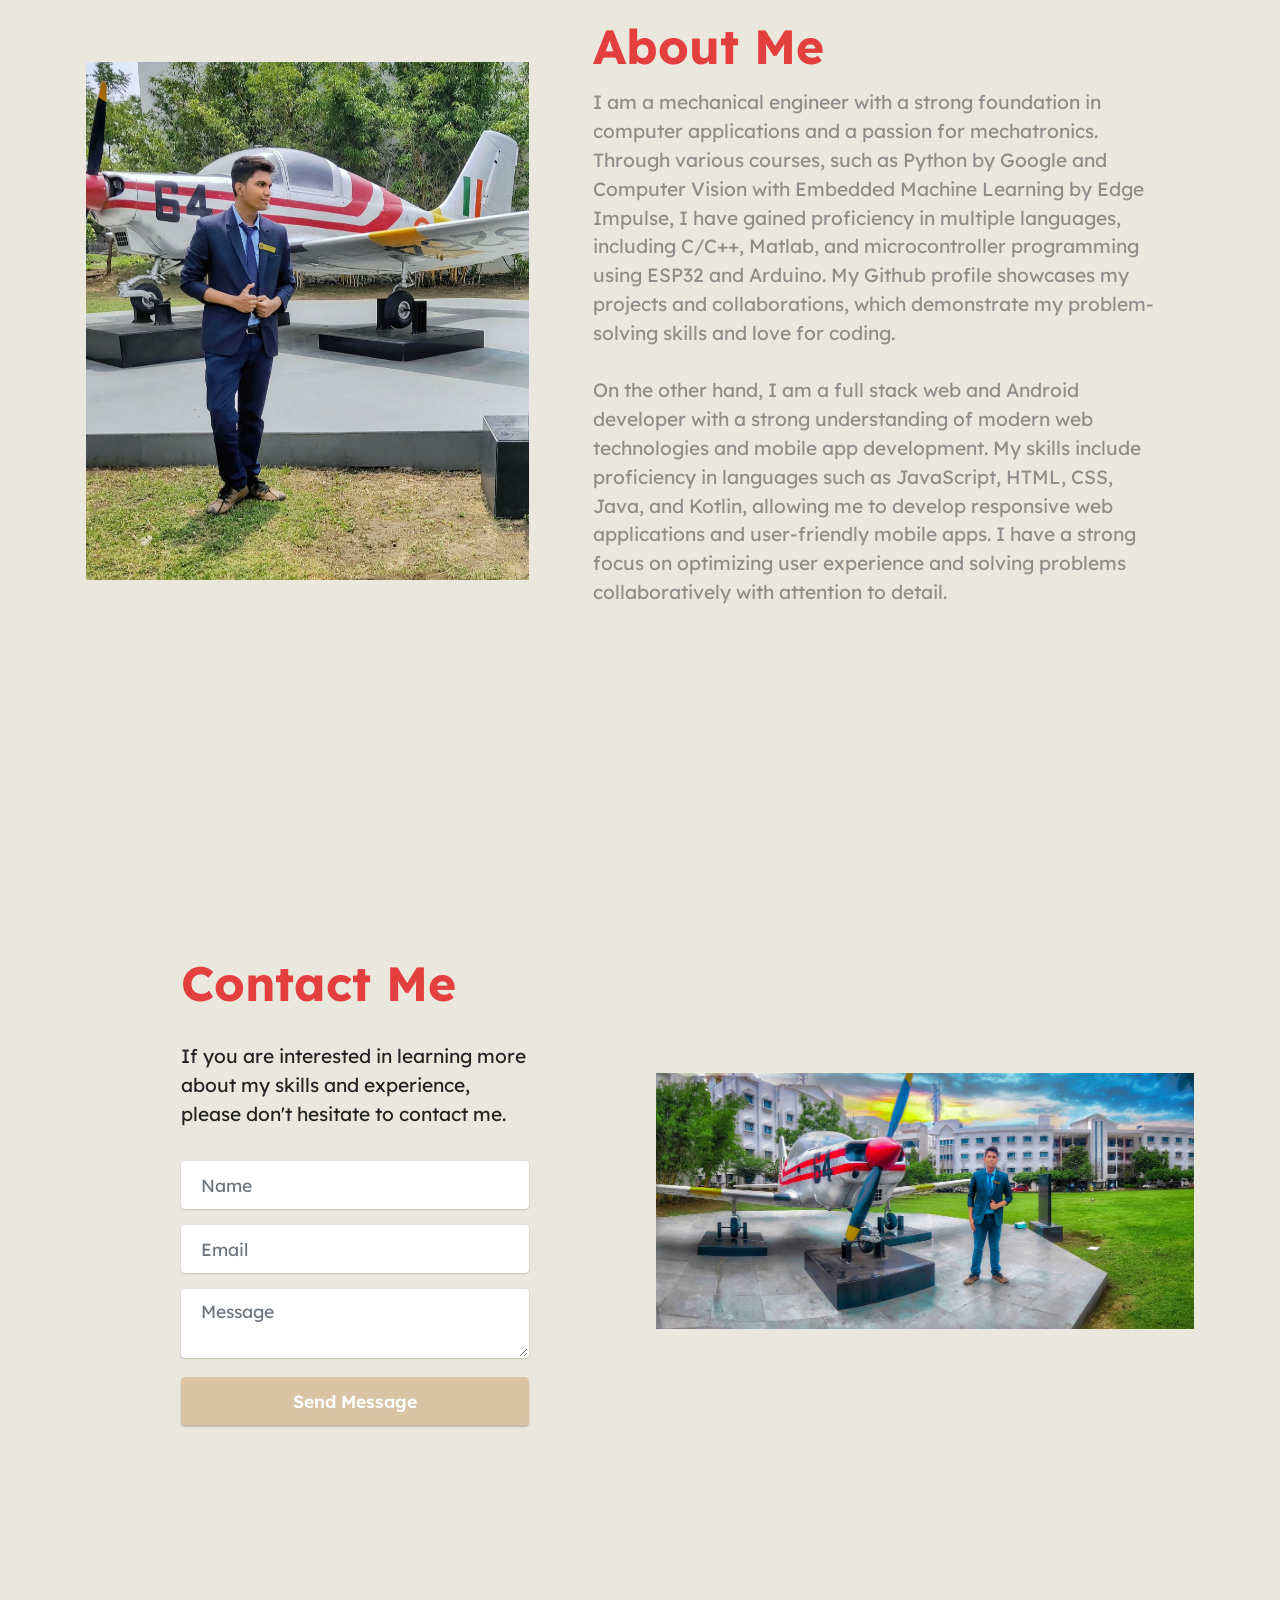
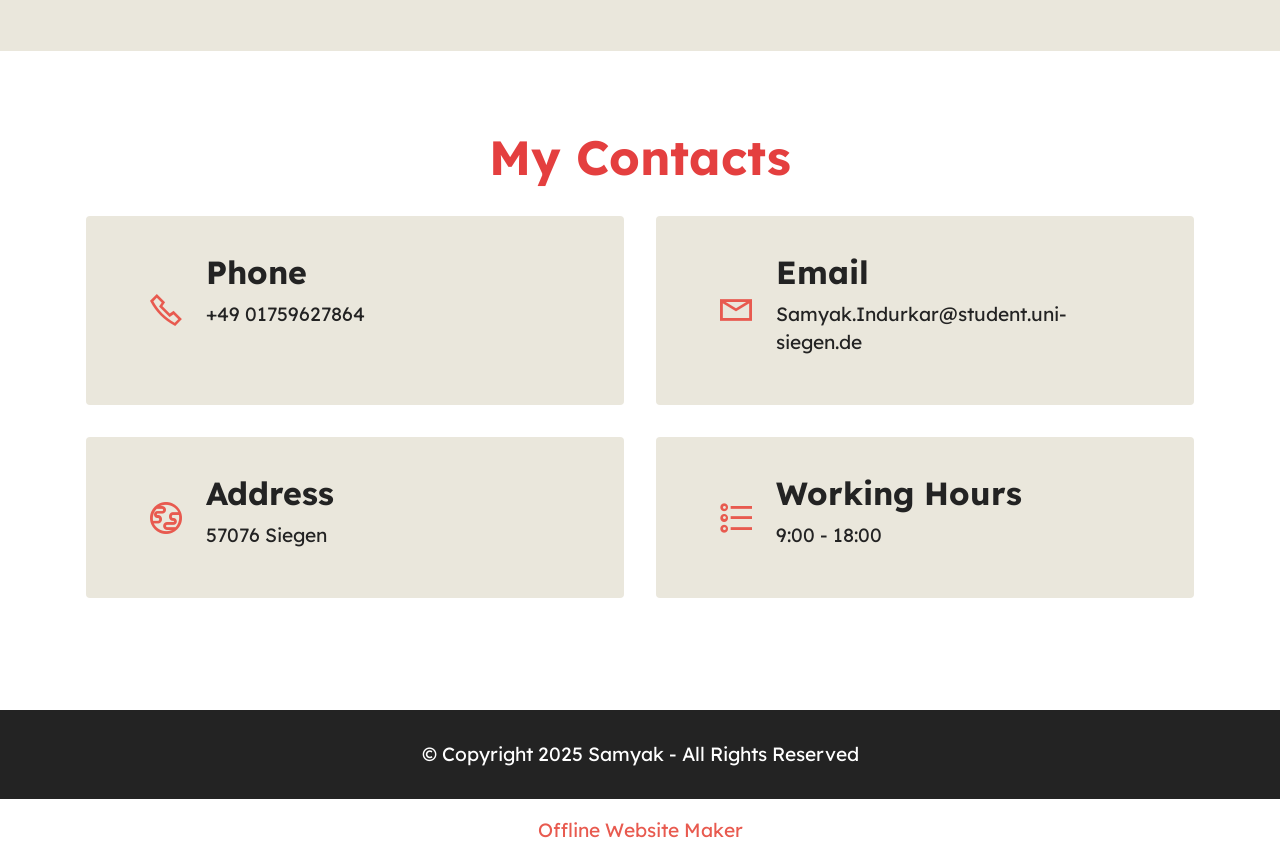
==== commit e7a1e84e: "update" ====
--- a/index.html
+++ b/index.html
@@ -96,7 +96,7 @@
                         <h4 class="card-title mbr-fonts-style mb-4 display-1"><strong>What can i do?</strong></h4>
                         <p class="mbr-text mbr-fonts-style mb-4 display-4">
                             In addition to my expertise in full-stack web and Android development, IoT development, graphics design, animation, documentation, professional writing for research papers and theses, blog writing, video editing, and image editing, I also possess knowledge and skills in artificial intelligence (AI) and machine learning (ML). My proficiency in these areas allows me to develop intelligent applications and systems that can learn and improve over time, providing valuable insights and enhancing user experiences. With my broad skill set, I am well-positioned to tackle complex and multidisciplinary projects that require a range of technical and creative abilities.</p>
-                        <div class="mbr-section-btn"><a class="btn btn-primary display-4" href="https://mobiri.se">See my Jobs</a></div>
+                        <div class="mbr-section-btn"><a class="btn btn-primary display-4">See my Jobs</a></div>
                     </div>
                 </div>
             </div>
@@ -150,16 +150,16 @@
             
             
             <div class="col-12 col-md-6 col-lg-3 item gallery-image active">
-                <div class="item-wrapper" data-toggle="modal" data-bs-toggle="modal" data-target="#tSQq6vLkIQ-modal" data-bs-target="#tSQq6vLkIQ-modal">
-                    <img class="w-100" src="assets/images/mbr-596x397.jpg" alt="Mobirise Website Builder" data-slide-to="0" data-bs-slide-to="0" data-target="#lb-tSQq6vLkIQ" data-bs-target="#lb-tSQq6vLkIQ">
+                <div class="item-wrapper" data-toggle="modal" data-bs-toggle="modal" data-target="#tSQsbL4788-modal" data-bs-target="#tSQsbL4788-modal">
+                    <img class="w-100" src="assets/images/mbr-596x397.jpg" alt="Mobirise Website Builder" data-slide-to="0" data-bs-slide-to="0" data-target="#lb-tSQsbL4788" data-bs-target="#lb-tSQsbL4788">
                     <div class="icon-wrapper">
                         <span class="mobi-mbri mobi-mbri-search mbr-iconfont mbr-iconfont-btn"></span>
                     </div>
                 </div>
                 <h6 class="mbr-item-subtitle mbr-fonts-style align-center mb-2 mt-2 display-7"><strong>App &amp; Web Development</strong></h6>
             </div><div class="col-12 col-md-6 col-lg-3 item gallery-image">
-                <div class="item-wrapper" data-toggle="modal" data-bs-toggle="modal" data-target="#tSQq6vLkIQ-modal" data-bs-target="#tSQq6vLkIQ-modal">
-                    <img class="w-100" src="assets/images/mbr-4.jpg" alt="Mobirise Website Builder" data-slide-to="1" data-bs-slide-to="1" data-target="#lb-tSQq6vLkIQ" data-bs-target="#lb-tSQq6vLkIQ">
+                <div class="item-wrapper" data-toggle="modal" data-bs-toggle="modal" data-target="#tSQsbL4788-modal" data-bs-target="#tSQsbL4788-modal">
+                    <img class="w-100" src="assets/images/mbr-4.jpg" alt="Mobirise Website Builder" data-slide-to="1" data-bs-slide-to="1" data-target="#lb-tSQsbL4788" data-bs-target="#lb-tSQsbL4788">
                     <div class="icon-wrapper">
                         <span class="mobi-mbri mobi-mbri-search mbr-iconfont mbr-iconfont-btn"></span>
                     </div>
@@ -167,16 +167,16 @@
                 <h6 class="mbr-item-subtitle mbr-fonts-style align-center mb-2 mt-2 display-7"><strong>Content Creation</strong></h6>
             </div>
             <div class="col-12 col-md-6 col-lg-3 item gallery-image">
-                <div class="item-wrapper" data-toggle="modal" data-bs-toggle="modal" data-target="#tSQq6vLkIQ-modal" data-bs-target="#tSQq6vLkIQ-modal">
-                    <img class="w-100" src="assets/images/mbr-6.jpg" alt="Mobirise Website Builder" data-slide-to="2" data-bs-slide-to="2" data-target="#lb-tSQq6vLkIQ" data-bs-target="#lb-tSQq6vLkIQ">
+                <div class="item-wrapper" data-toggle="modal" data-bs-toggle="modal" data-target="#tSQsbL4788-modal" data-bs-target="#tSQsbL4788-modal">
+                    <img class="w-100" src="assets/images/mbr-6.jpg" alt="Mobirise Website Builder" data-slide-to="2" data-bs-slide-to="2" data-target="#lb-tSQsbL4788" data-bs-target="#lb-tSQsbL4788">
                     <div class="icon-wrapper">
                         <span class="mobi-mbri mobi-mbri-search mbr-iconfont mbr-iconfont-btn"></span>
                     </div>
                 </div>
                 <h6 class="mbr-item-subtitle mbr-fonts-style align-center mb-2 mt-2 display-7"><strong>Art Design</strong></h6>
             </div><div class="col-12 col-md-6 col-lg-3 item gallery-image">
-                <div class="item-wrapper" data-toggle="modal" data-bs-toggle="modal" data-target="#tSQq6vLkIQ-modal" data-bs-target="#tSQq6vLkIQ-modal">
-                    <img class="w-100" src="assets/images/mbr-3.jpg" alt="Mobirise Website Builder" data-slide-to="3" data-bs-slide-to="3" data-target="#lb-tSQq6vLkIQ" data-bs-target="#lb-tSQq6vLkIQ">
+                <div class="item-wrapper" data-toggle="modal" data-bs-toggle="modal" data-target="#tSQsbL4788-modal" data-bs-target="#tSQsbL4788-modal">
+                    <img class="w-100" src="assets/images/mbr-3.jpg" alt="Mobirise Website Builder" data-slide-to="3" data-bs-slide-to="3" data-target="#lb-tSQsbL4788" data-bs-target="#lb-tSQsbL4788">
                     <div class="icon-wrapper">
                         <span class="mobi-mbri mobi-mbri-search mbr-iconfont mbr-iconfont-btn"></span>
                     </div>
@@ -185,11 +185,11 @@
             </div>
         </div>
 
-        <div class="modal mbr-slider" tabindex="-1" role="dialog" aria-hidden="true" id="tSQq6vLkIQ-modal">
+        <div class="modal mbr-slider" tabindex="-1" role="dialog" aria-hidden="true" id="tSQsbL4788-modal">
             <div class="modal-dialog" role="document">
                 <div class="modal-content">
                     <div class="modal-body">
-                        <div class="carousel slide" id="lb-tSQq6vLkIQ" data-interval="5000" data-bs-interval="5000">
+                        <div class="carousel slide" id="lb-tSQsbL4788" data-interval="5000" data-bs-interval="5000">
                             <div class="carousel-inner">
                                 
                                 
@@ -205,18 +205,18 @@
                                 </div>
                             </div>
                             <ol class="carousel-indicators">
-                                <li data-slide-to="0" data-bs-slide-to="0" class="active" data-target="#lb-tSQq6vLkIQ" data-bs-target="#lb-tSQq6vLkIQ"></li>
-                                <li data-slide-to="1" data-bs-slide-to="1" data-target="#lb-tSQq6vLkIQ" data-bs-target="#lb-tSQq6vLkIQ"></li>
-                                <li data-slide-to="2" data-bs-slide-to="2" data-target="#lb-tSQq6vLkIQ" data-bs-target="#lb-tSQq6vLkIQ"></li>
-                                <li data-slide-to="3" data-bs-slide-to="3" data-target="#lb-tSQq6vLkIQ" data-bs-target="#lb-tSQq6vLkIQ"></li>
+                                <li data-slide-to="0" data-bs-slide-to="0" class="active" data-target="#lb-tSQsbL4788" data-bs-target="#lb-tSQsbL4788"></li>
+                                <li data-slide-to="1" data-bs-slide-to="1" data-target="#lb-tSQsbL4788" data-bs-target="#lb-tSQsbL4788"></li>
+                                <li data-slide-to="2" data-bs-slide-to="2" data-target="#lb-tSQsbL4788" data-bs-target="#lb-tSQsbL4788"></li>
+                                <li data-slide-to="3" data-bs-slide-to="3" data-target="#lb-tSQsbL4788" data-bs-target="#lb-tSQsbL4788"></li>
                             </ol>
                             <a role="button" href="" class="close" data-dismiss="modal" data-bs-dismiss="modal" aria-label="Close">
                             </a>
-                            <a class="carousel-control-prev carousel-control" role="button" data-slide="prev" data-bs-slide="prev" href="#lb-tSQq6vLkIQ">
+                            <a class="carousel-control-prev carousel-control" role="button" data-slide="prev" data-bs-slide="prev" href="#lb-tSQsbL4788">
                                 <span class="mobi-mbri mobi-mbri-arrow-prev" aria-hidden="true"></span>
                                 <span class="sr-only visually-hidden">Previous</span>
                             </a>
-                            <a class="carousel-control-next carousel-control" role="button" data-slide="next" data-bs-slide="next" href="#lb-tSQq6vLkIQ">
+                            <a class="carousel-control-next carousel-control" role="button" data-slide="next" data-bs-slide="next" href="#lb-tSQsbL4788">
                                 <span class="mobi-mbri mobi-mbri-arrow-next" aria-hidden="true"></span>
                                 <span class="sr-only visually-hidden">Next</span>
                             </a>
@@ -276,7 +276,7 @@
                         
                         <p class="mbr-text mbr-fonts-style mt-3 display-7">This machine is designed to filter Fine abrasives, Spices, Sand, Rocks, etc.<br></p>
                     </div>
-                    <div class="mbr-section-btn item-footer mt-2"><a href="" class="btn item-btn btn-black display-7" target="_blank">Start Now
+                    <div class="mbr-section-btn item-footer mt-2"><a href="index.html#features4-5" class="btn item-btn btn-black display-7">Start Now
                             &gt;</a></div>
                 </div>
             </div>
@@ -398,7 +398,7 @@
         <div class="row content-wrapper justify-content-center">
             <div class="col-lg-4 offset-lg-1 mbr-form" data-form-type="formoid">
 <!--Formbuilder Form-->
-<form action="https://mobirise.eu/" method="POST" class="mbr-form form-with-styler" data-form-title="Form Name"><input type="hidden" name="email" data-form-email="true" value="A3SjaqF1E3C0LN3yPyIVd9VSuCqHlg8RcxtJ/nd+Y6JaPv31O1cbNPNf9A37n0NK5kqZJCKrNT0eMHTayKJEmwJhLOLraG16RM+4S/T8dPfM4rydxnEqHr2xBivHZrc7">
+<form action="https://mobirise.eu/" method="POST" class="mbr-form form-with-styler" data-form-title="Form Name"><input type="hidden" name="email" data-form-email="true" value="rtUyT41V+nMesVodjZGtAsjPmOTuqVHVVyZzgjlpZM+xgVlld5SiVqFsv6//gZIDpPE1cuVpcxuA1V2YG/L0xsoXl1WwccnBAn8HEauDh5VGixmz6mdNDgXrAshQgmIH">
 <div class="row">
 <div hidden="hidden" data-form-alert="" class="alert alert-success col-12">Thanks for filling out the form!</div>
 <div hidden="hidden" data-form-alert-danger="" class="alert alert-danger col-12">Oops...! some problem!</div>
@@ -518,7 +518,7 @@
             </div>
         </div>
     </div>
-</section><section class="display-7" style="padding: 0;align-items: center;justify-content: center;flex-wrap: wrap;    align-content: center;display: flex;position: relative;height: 4rem;"><a href="https://mobiri.se/3030495" style="flex: 1 1;height: 4rem;position: absolute;width: 100%;z-index: 1;"><img alt="" style="height: 4rem;" src="[data-uri]"></a><p style="margin: 0;text-align: center;" class="display-7">&#8204;</p><a style="z-index:1" href="https://mobirise.com/drag-drop-website-builder.html">Drag and Drop Website Builder</a></section><script src="assets/bootstrap/js/bootstrap.bundle.min.js"></script>  <script src="assets/parallax/jarallax.js"></script>  <script src="assets/smoothscroll/smooth-scroll.js"></script>  <script src="assets/ytplayer/index.js"></script>  <script src="assets/dropdown/js/navbar-dropdown.js"></script>  <script src="assets/theme/js/script.js"></script>  <script src="assets/formoid/formoid.min.js"></script>  
+</section><section class="display-7" style="padding: 0;align-items: center;justify-content: center;flex-wrap: wrap;    align-content: center;display: flex;position: relative;height: 4rem;"><a href="https://mobiri.se/3030495" style="flex: 1 1;height: 4rem;position: absolute;width: 100%;z-index: 1;"><img alt="" style="height: 4rem;" src="[data-uri]"></a><p style="margin: 0;text-align: center;" class="display-7">&#8204;</p><a style="z-index:1" href="https://mobirise.com/offline-website-builder.html">Offline Website Maker</a></section><script src="assets/bootstrap/js/bootstrap.bundle.min.js"></script>  <script src="assets/parallax/jarallax.js"></script>  <script src="assets/smoothscroll/smooth-scroll.js"></script>  <script src="assets/ytplayer/index.js"></script>  <script src="assets/dropdown/js/navbar-dropdown.js"></script>  <script src="assets/theme/js/script.js"></script>  <script src="assets/formoid/formoid.min.js"></script>  
   
   
 </body>
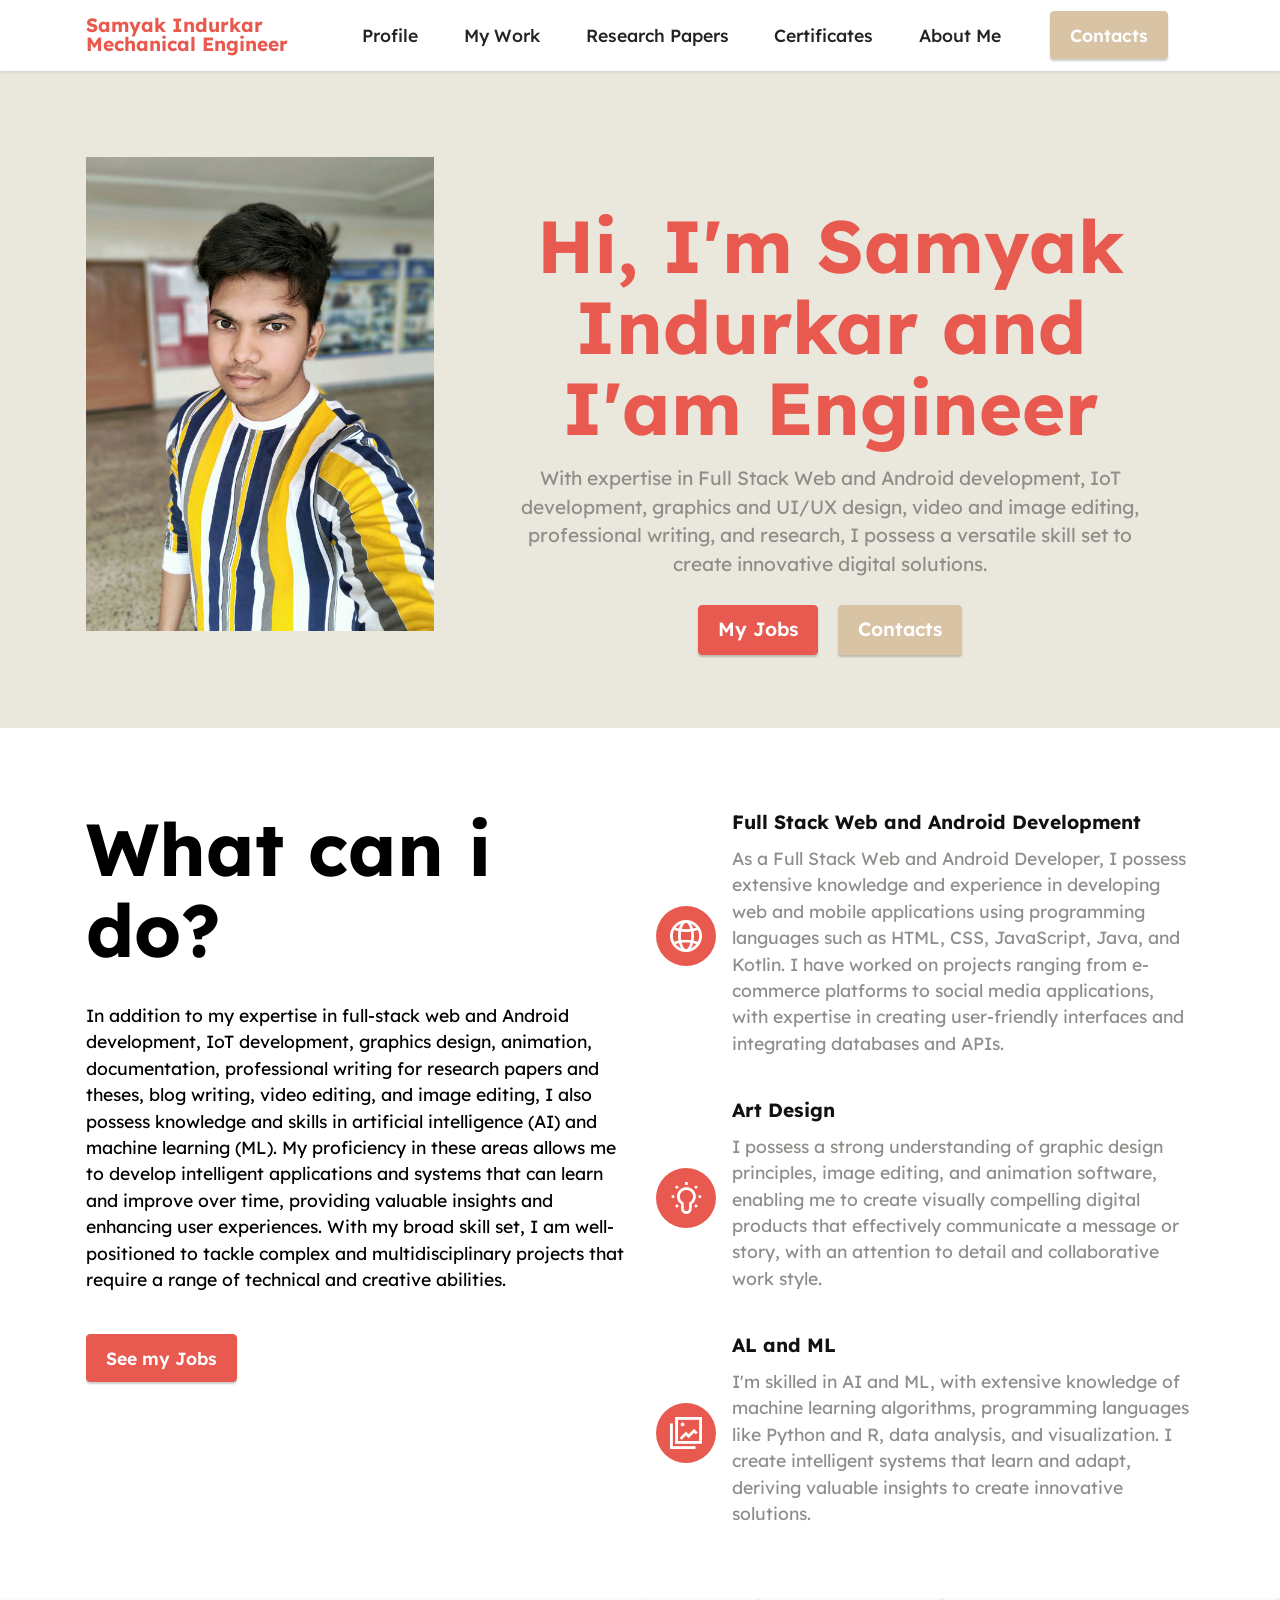
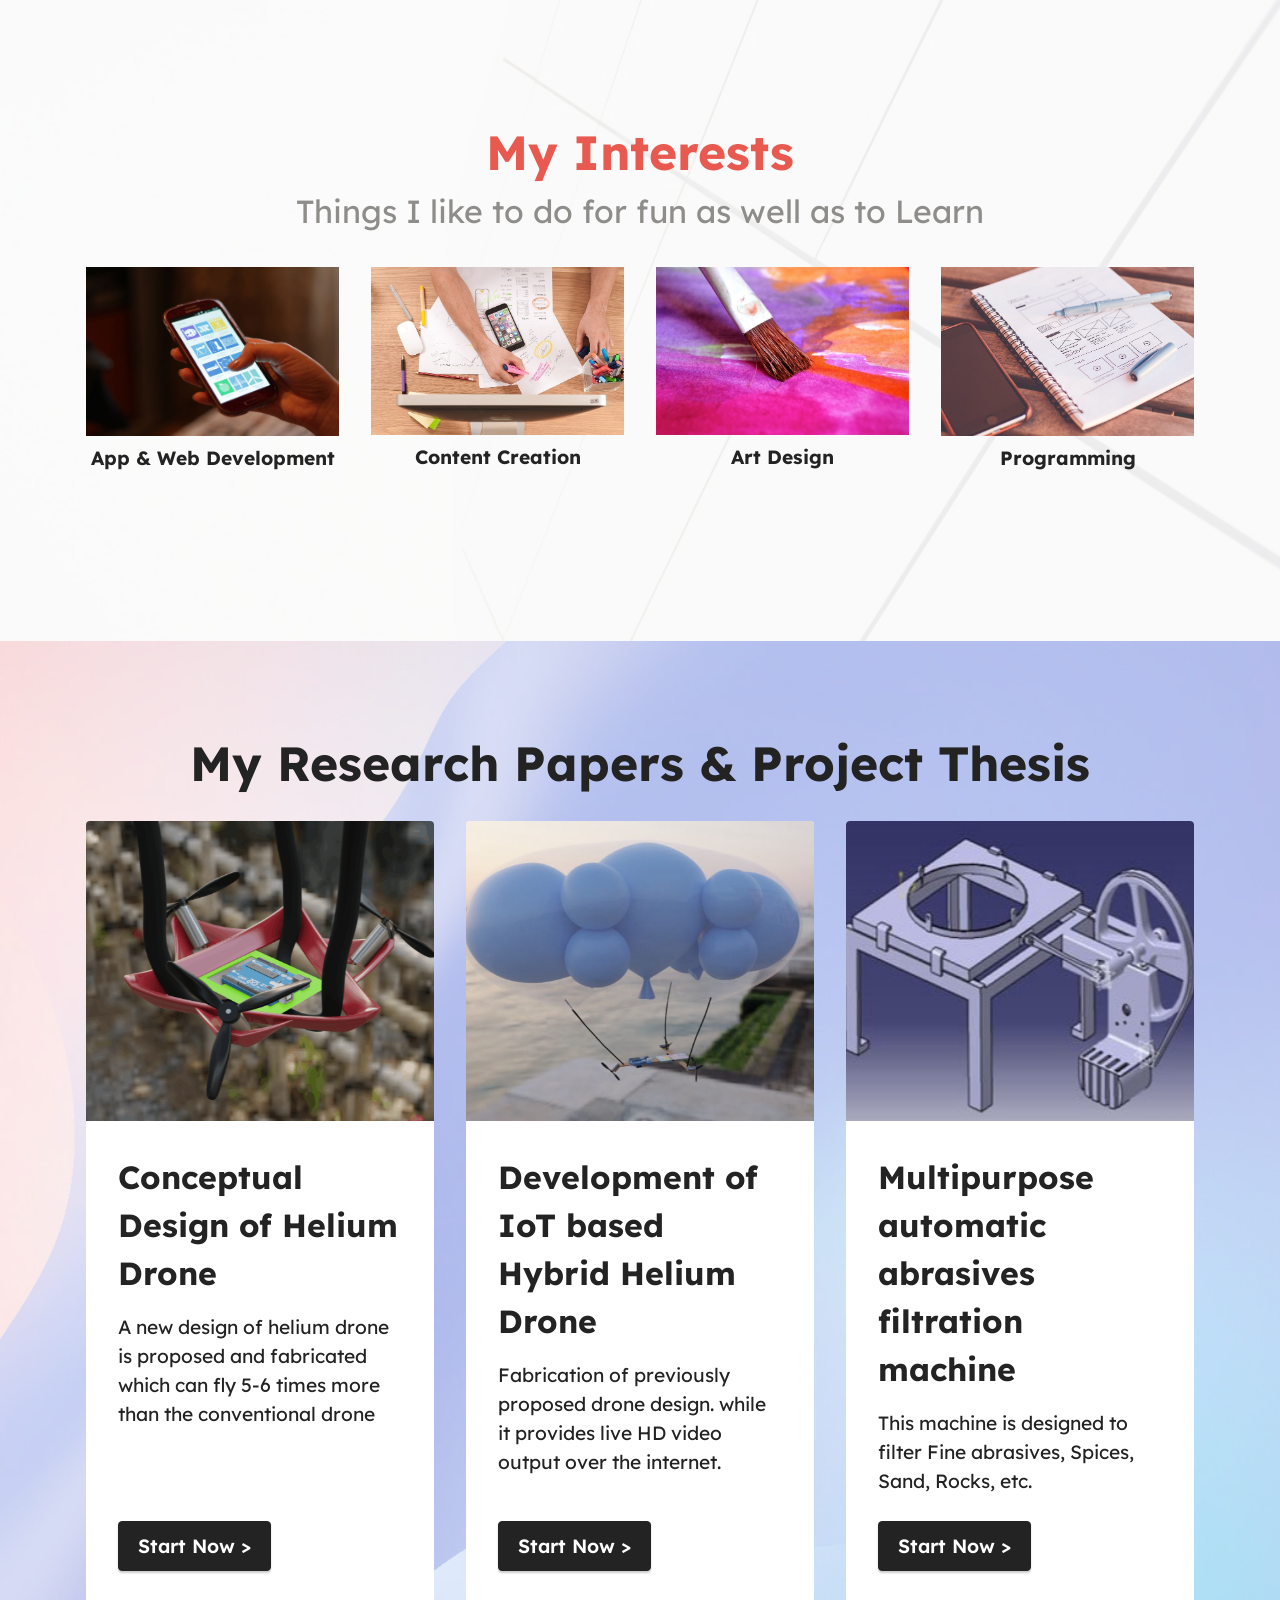
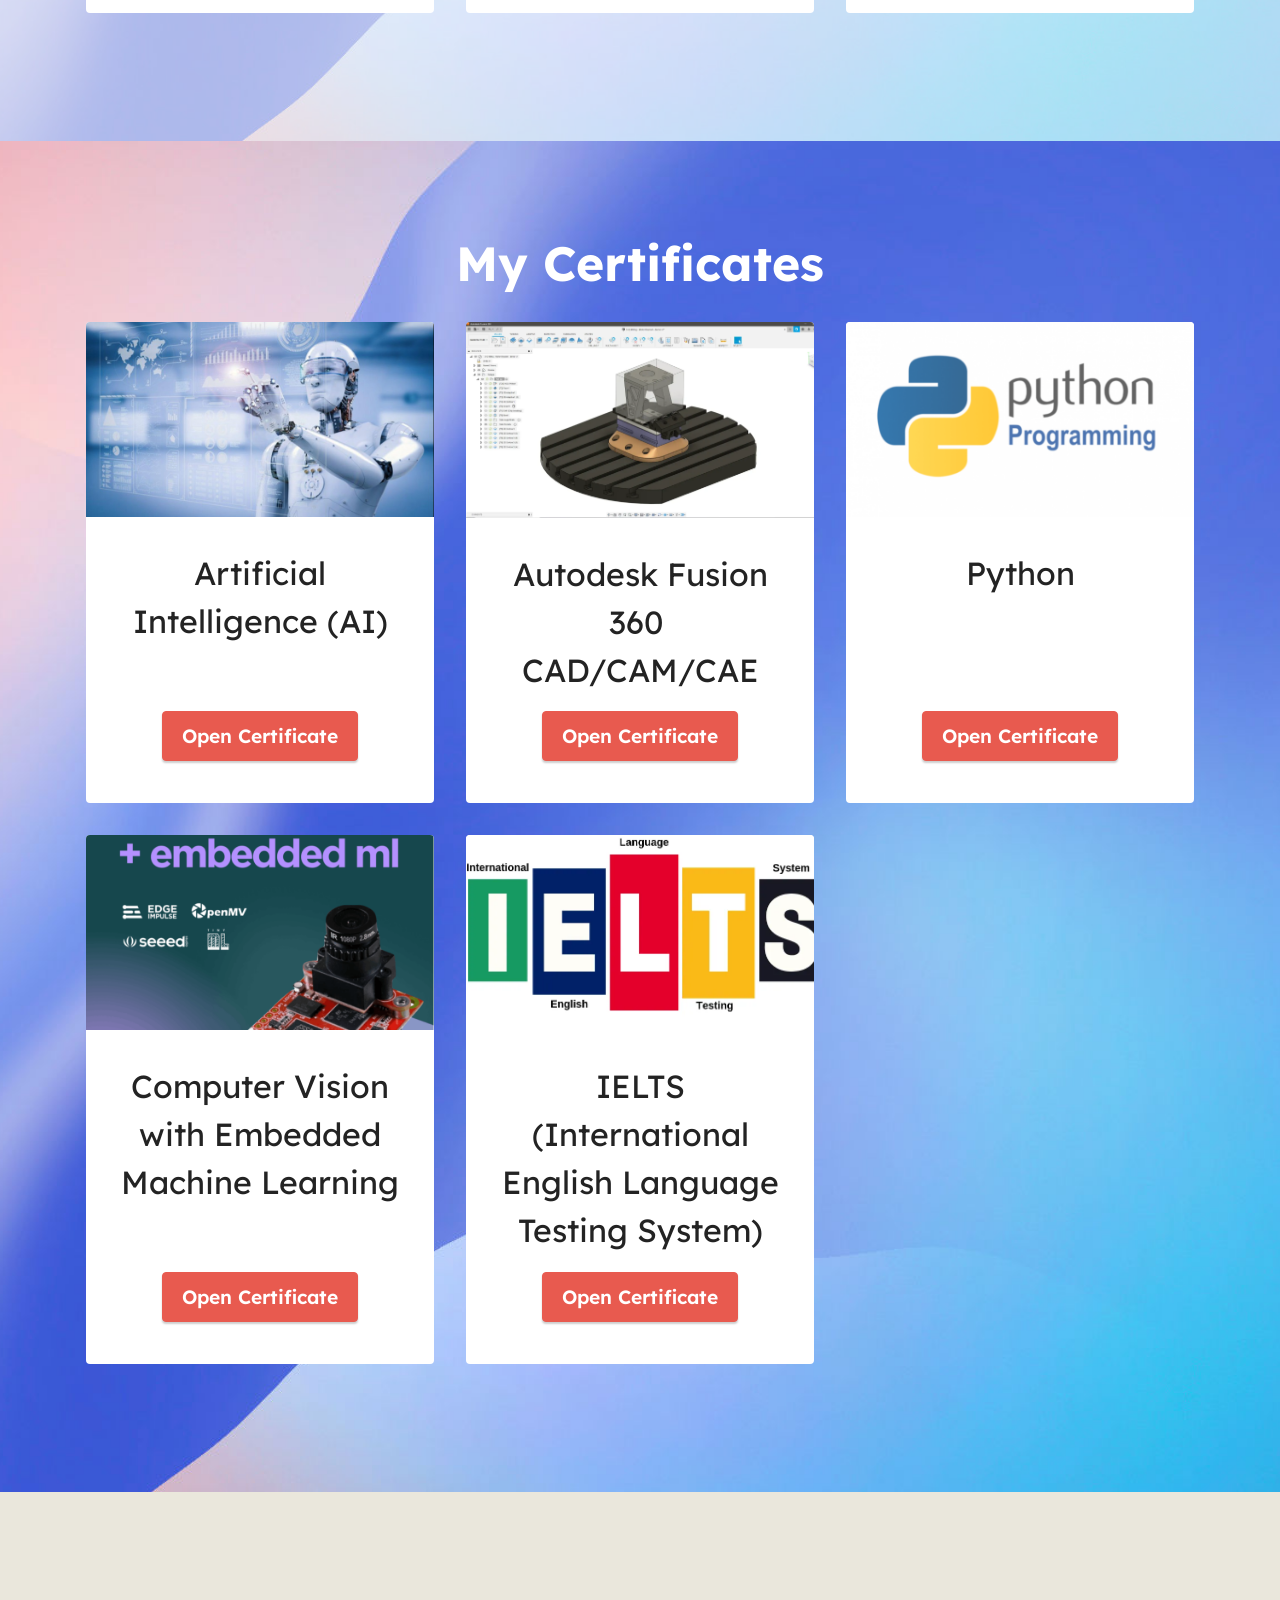
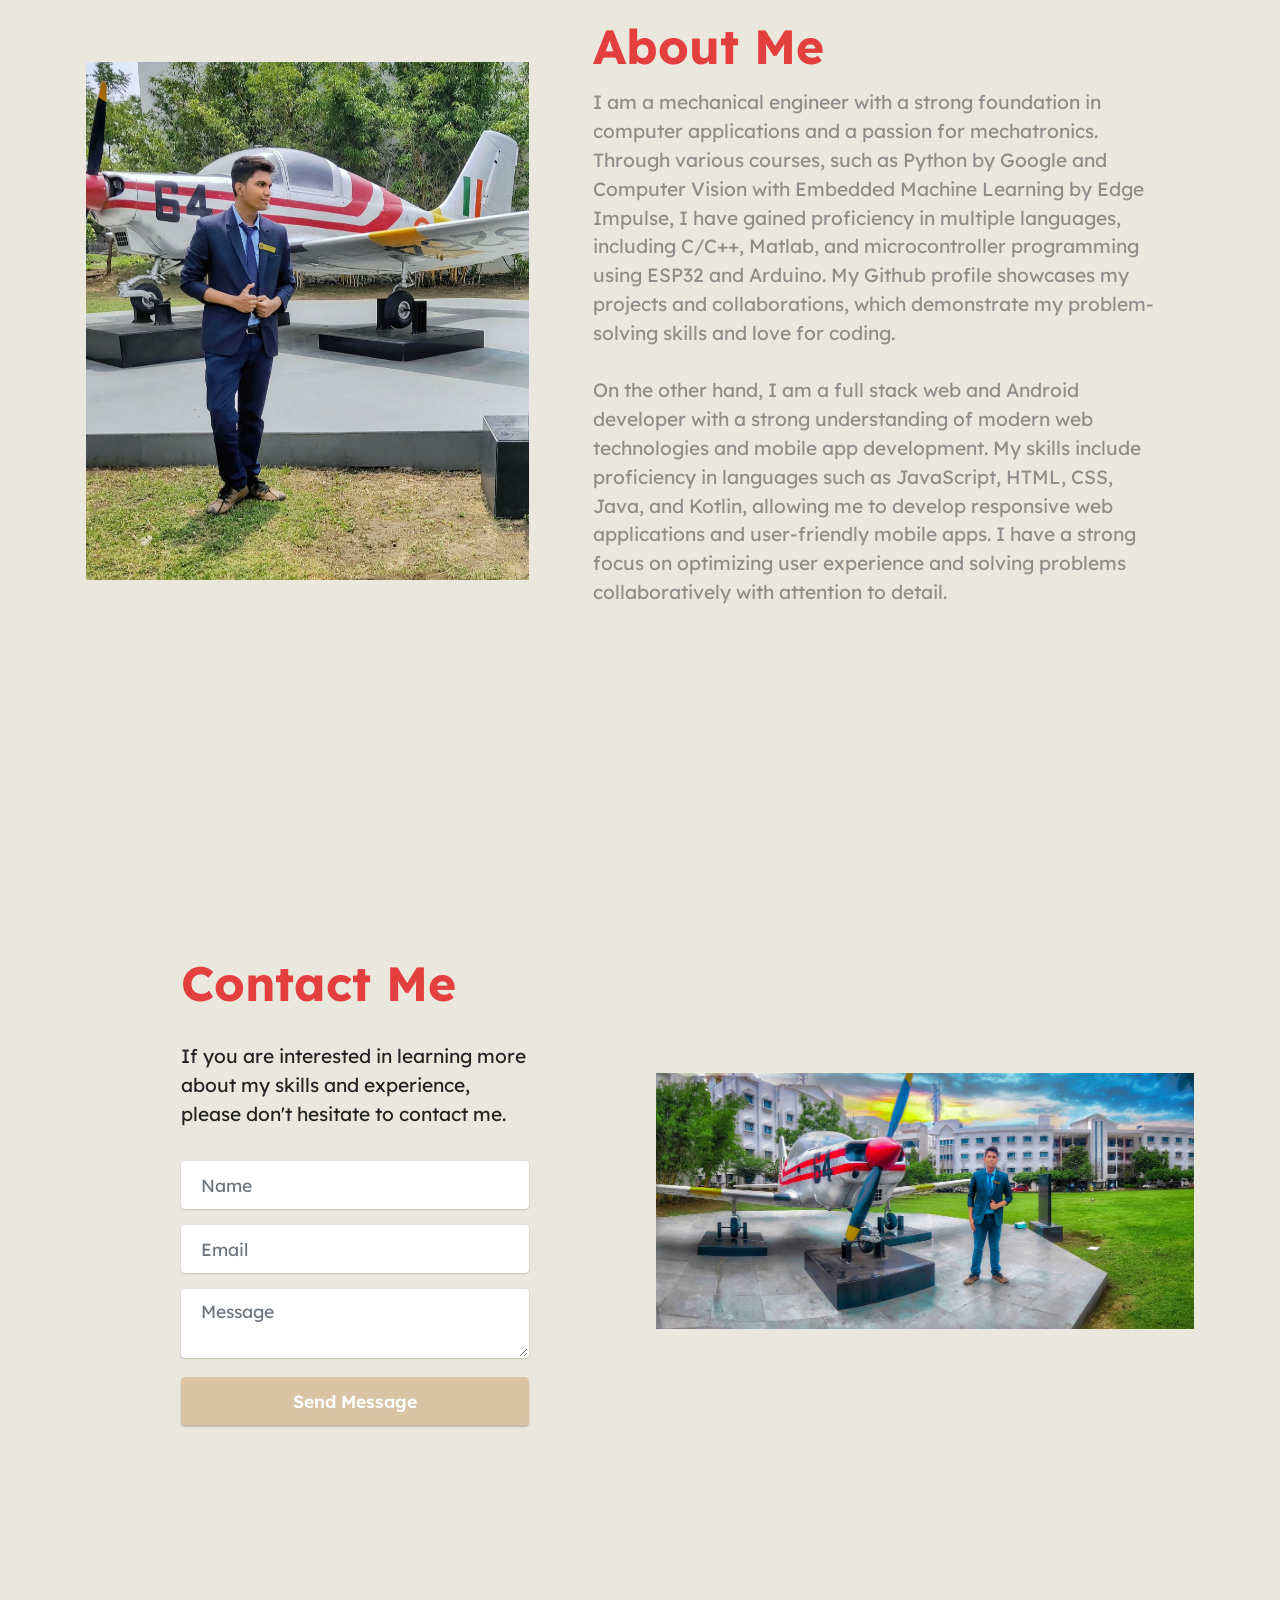
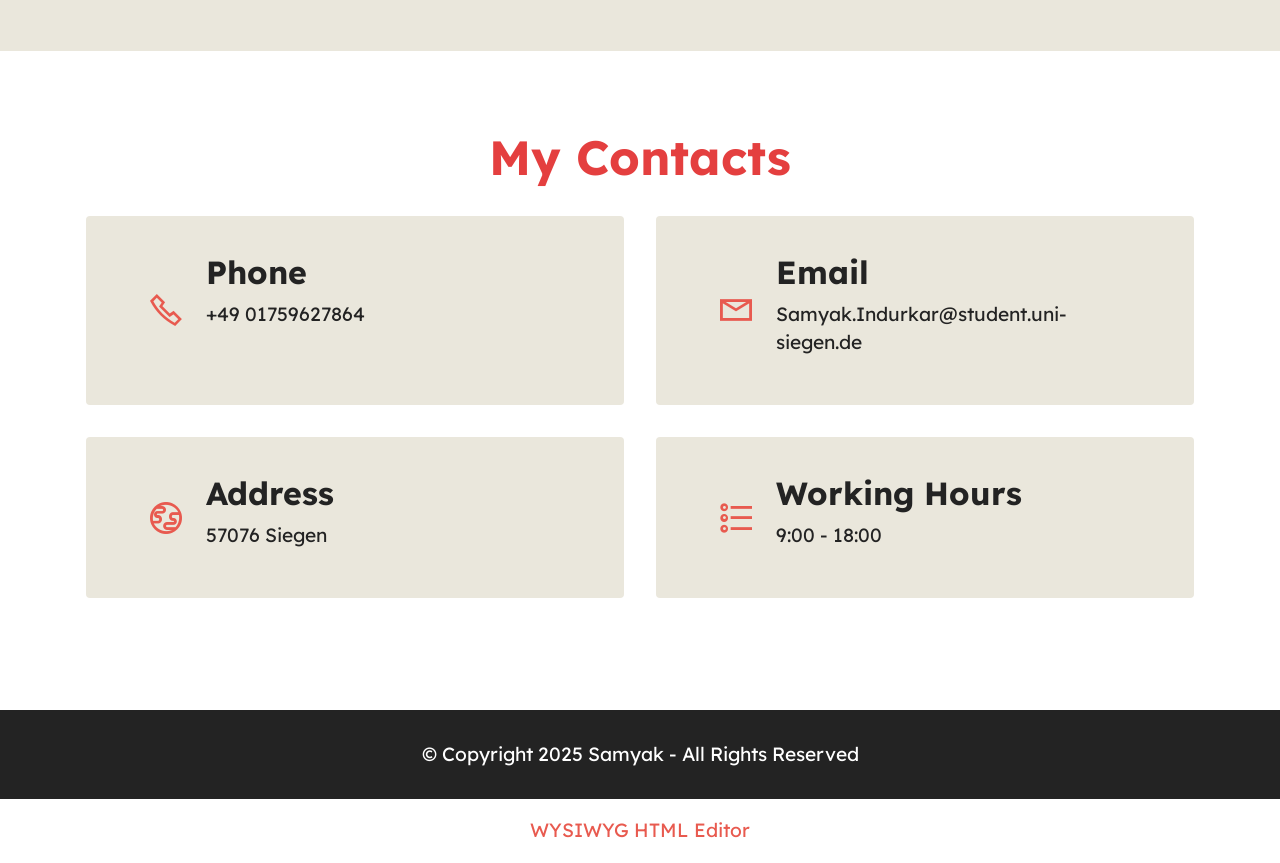
==== commit 8320e95b: "update" ====
--- a/index.html
+++ b/index.html
@@ -150,16 +150,16 @@
             
             
             <div class="col-12 col-md-6 col-lg-3 item gallery-image active">
-                <div class="item-wrapper" data-toggle="modal" data-bs-toggle="modal" data-target="#tSQsbL4788-modal" data-bs-target="#tSQsbL4788-modal">
-                    <img class="w-100" src="assets/images/mbr-596x397.jpg" alt="Mobirise Website Builder" data-slide-to="0" data-bs-slide-to="0" data-target="#lb-tSQsbL4788" data-bs-target="#lb-tSQsbL4788">
+                <div class="item-wrapper" data-toggle="modal" data-bs-toggle="modal" data-target="#tSQsHVvk9H-modal" data-bs-target="#tSQsHVvk9H-modal">
+                    <img class="w-100" src="assets/images/mbr-596x397.jpg" alt="Mobirise Website Builder" data-slide-to="0" data-bs-slide-to="0" data-target="#lb-tSQsHVvk9H" data-bs-target="#lb-tSQsHVvk9H">
                     <div class="icon-wrapper">
                         <span class="mobi-mbri mobi-mbri-search mbr-iconfont mbr-iconfont-btn"></span>
                     </div>
                 </div>
                 <h6 class="mbr-item-subtitle mbr-fonts-style align-center mb-2 mt-2 display-7"><strong>App &amp; Web Development</strong></h6>
             </div><div class="col-12 col-md-6 col-lg-3 item gallery-image">
-                <div class="item-wrapper" data-toggle="modal" data-bs-toggle="modal" data-target="#tSQsbL4788-modal" data-bs-target="#tSQsbL4788-modal">
-                    <img class="w-100" src="assets/images/mbr-4.jpg" alt="Mobirise Website Builder" data-slide-to="1" data-bs-slide-to="1" data-target="#lb-tSQsbL4788" data-bs-target="#lb-tSQsbL4788">
+                <div class="item-wrapper" data-toggle="modal" data-bs-toggle="modal" data-target="#tSQsHVvk9H-modal" data-bs-target="#tSQsHVvk9H-modal">
+                    <img class="w-100" src="assets/images/mbr-4.jpg" alt="Mobirise Website Builder" data-slide-to="1" data-bs-slide-to="1" data-target="#lb-tSQsHVvk9H" data-bs-target="#lb-tSQsHVvk9H">
                     <div class="icon-wrapper">
                         <span class="mobi-mbri mobi-mbri-search mbr-iconfont mbr-iconfont-btn"></span>
                     </div>
@@ -167,16 +167,16 @@
                 <h6 class="mbr-item-subtitle mbr-fonts-style align-center mb-2 mt-2 display-7"><strong>Content Creation</strong></h6>
             </div>
             <div class="col-12 col-md-6 col-lg-3 item gallery-image">
-                <div class="item-wrapper" data-toggle="modal" data-bs-toggle="modal" data-target="#tSQsbL4788-modal" data-bs-target="#tSQsbL4788-modal">
-                    <img class="w-100" src="assets/images/mbr-6.jpg" alt="Mobirise Website Builder" data-slide-to="2" data-bs-slide-to="2" data-target="#lb-tSQsbL4788" data-bs-target="#lb-tSQsbL4788">
+                <div class="item-wrapper" data-toggle="modal" data-bs-toggle="modal" data-target="#tSQsHVvk9H-modal" data-bs-target="#tSQsHVvk9H-modal">
+                    <img class="w-100" src="assets/images/mbr-6.jpg" alt="Mobirise Website Builder" data-slide-to="2" data-bs-slide-to="2" data-target="#lb-tSQsHVvk9H" data-bs-target="#lb-tSQsHVvk9H">
                     <div class="icon-wrapper">
                         <span class="mobi-mbri mobi-mbri-search mbr-iconfont mbr-iconfont-btn"></span>
                     </div>
                 </div>
                 <h6 class="mbr-item-subtitle mbr-fonts-style align-center mb-2 mt-2 display-7"><strong>Art Design</strong></h6>
             </div><div class="col-12 col-md-6 col-lg-3 item gallery-image">
-                <div class="item-wrapper" data-toggle="modal" data-bs-toggle="modal" data-target="#tSQsbL4788-modal" data-bs-target="#tSQsbL4788-modal">
-                    <img class="w-100" src="assets/images/mbr-3.jpg" alt="Mobirise Website Builder" data-slide-to="3" data-bs-slide-to="3" data-target="#lb-tSQsbL4788" data-bs-target="#lb-tSQsbL4788">
+                <div class="item-wrapper" data-toggle="modal" data-bs-toggle="modal" data-target="#tSQsHVvk9H-modal" data-bs-target="#tSQsHVvk9H-modal">
+                    <img class="w-100" src="assets/images/mbr-3.jpg" alt="Mobirise Website Builder" data-slide-to="3" data-bs-slide-to="3" data-target="#lb-tSQsHVvk9H" data-bs-target="#lb-tSQsHVvk9H">
                     <div class="icon-wrapper">
                         <span class="mobi-mbri mobi-mbri-search mbr-iconfont mbr-iconfont-btn"></span>
                     </div>
@@ -185,11 +185,11 @@
             </div>
         </div>
 
-        <div class="modal mbr-slider" tabindex="-1" role="dialog" aria-hidden="true" id="tSQsbL4788-modal">
+        <div class="modal mbr-slider" tabindex="-1" role="dialog" aria-hidden="true" id="tSQsHVvk9H-modal">
             <div class="modal-dialog" role="document">
                 <div class="modal-content">
                     <div class="modal-body">
-                        <div class="carousel slide" id="lb-tSQsbL4788" data-interval="5000" data-bs-interval="5000">
+                        <div class="carousel slide" id="lb-tSQsHVvk9H" data-interval="5000" data-bs-interval="5000">
                             <div class="carousel-inner">
                                 
                                 
@@ -205,18 +205,18 @@
                                 </div>
                             </div>
                             <ol class="carousel-indicators">
-                                <li data-slide-to="0" data-bs-slide-to="0" class="active" data-target="#lb-tSQsbL4788" data-bs-target="#lb-tSQsbL4788"></li>
-                                <li data-slide-to="1" data-bs-slide-to="1" data-target="#lb-tSQsbL4788" data-bs-target="#lb-tSQsbL4788"></li>
-                                <li data-slide-to="2" data-bs-slide-to="2" data-target="#lb-tSQsbL4788" data-bs-target="#lb-tSQsbL4788"></li>
-                                <li data-slide-to="3" data-bs-slide-to="3" data-target="#lb-tSQsbL4788" data-bs-target="#lb-tSQsbL4788"></li>
+                                <li data-slide-to="0" data-bs-slide-to="0" class="active" data-target="#lb-tSQsHVvk9H" data-bs-target="#lb-tSQsHVvk9H"></li>
+                                <li data-slide-to="1" data-bs-slide-to="1" data-target="#lb-tSQsHVvk9H" data-bs-target="#lb-tSQsHVvk9H"></li>
+                                <li data-slide-to="2" data-bs-slide-to="2" data-target="#lb-tSQsHVvk9H" data-bs-target="#lb-tSQsHVvk9H"></li>
+                                <li data-slide-to="3" data-bs-slide-to="3" data-target="#lb-tSQsHVvk9H" data-bs-target="#lb-tSQsHVvk9H"></li>
                             </ol>
                             <a role="button" href="" class="close" data-dismiss="modal" data-bs-dismiss="modal" aria-label="Close">
                             </a>
-                            <a class="carousel-control-prev carousel-control" role="button" data-slide="prev" data-bs-slide="prev" href="#lb-tSQsbL4788">
+                            <a class="carousel-control-prev carousel-control" role="button" data-slide="prev" data-bs-slide="prev" href="#lb-tSQsHVvk9H">
                                 <span class="mobi-mbri mobi-mbri-arrow-prev" aria-hidden="true"></span>
                                 <span class="sr-only visually-hidden">Previous</span>
                             </a>
-                            <a class="carousel-control-next carousel-control" role="button" data-slide="next" data-bs-slide="next" href="#lb-tSQsbL4788">
+                            <a class="carousel-control-next carousel-control" role="button" data-slide="next" data-bs-slide="next" href="#lb-tSQsHVvk9H">
                                 <span class="mobi-mbri mobi-mbri-arrow-next" aria-hidden="true"></span>
                                 <span class="sr-only visually-hidden">Next</span>
                             </a>
@@ -398,7 +398,7 @@
         <div class="row content-wrapper justify-content-center">
             <div class="col-lg-4 offset-lg-1 mbr-form" data-form-type="formoid">
 <!--Formbuilder Form-->
-<form action="https://mobirise.eu/" method="POST" class="mbr-form form-with-styler" data-form-title="Form Name"><input type="hidden" name="email" data-form-email="true" value="rtUyT41V+nMesVodjZGtAsjPmOTuqVHVVyZzgjlpZM+xgVlld5SiVqFsv6//gZIDpPE1cuVpcxuA1V2YG/L0xsoXl1WwccnBAn8HEauDh5VGixmz6mdNDgXrAshQgmIH">
+<form action="https://mobirise.eu/" method="POST" class="mbr-form form-with-styler" data-form-title="Form Name"><input type="hidden" name="email" data-form-email="true" value="kffg9iEPyhk9VEwAbL+3gzXqkmblSUN+CBjsgnWzxa4sJE//tIk1Gzjh4xdYleFwLISbDhiOBOMxFtPsl3GJlkzU28HcMScFM+2VpeN7t+v/HBb9HeSMz5QJkFE/1mzz">
 <div class="row">
 <div hidden="hidden" data-form-alert="" class="alert alert-success col-12">Thanks for filling out the form!</div>
 <div hidden="hidden" data-form-alert-danger="" class="alert alert-danger col-12">Oops...! some problem!</div>
@@ -518,7 +518,7 @@
             </div>
         </div>
     </div>
-</section><section class="display-7" style="padding: 0;align-items: center;justify-content: center;flex-wrap: wrap;    align-content: center;display: flex;position: relative;height: 4rem;"><a href="https://mobiri.se/3030495" style="flex: 1 1;height: 4rem;position: absolute;width: 100%;z-index: 1;"><img alt="" style="height: 4rem;" src="[data-uri]"></a><p style="margin: 0;text-align: center;" class="display-7">&#8204;</p><a style="z-index:1" href="https://mobirise.com/offline-website-builder.html">Offline Website Maker</a></section><script src="assets/bootstrap/js/bootstrap.bundle.min.js"></script>  <script src="assets/parallax/jarallax.js"></script>  <script src="assets/smoothscroll/smooth-scroll.js"></script>  <script src="assets/ytplayer/index.js"></script>  <script src="assets/dropdown/js/navbar-dropdown.js"></script>  <script src="assets/theme/js/script.js"></script>  <script src="assets/formoid/formoid.min.js"></script>  
+</section><section class="display-7" style="padding: 0;align-items: center;justify-content: center;flex-wrap: wrap;    align-content: center;display: flex;position: relative;height: 4rem;"><a href="https://mobiri.se/3030495" style="flex: 1 1;height: 4rem;position: absolute;width: 100%;z-index: 1;"><img alt="" style="height: 4rem;" src="[data-uri]"></a><p style="margin: 0;text-align: center;" class="display-7">&#8204;</p><a style="z-index:1" href="https://mobirise.com/html-editor.html">WYSIWYG HTML Editor</a></section><script src="assets/bootstrap/js/bootstrap.bundle.min.js"></script>  <script src="assets/parallax/jarallax.js"></script>  <script src="assets/smoothscroll/smooth-scroll.js"></script>  <script src="assets/ytplayer/index.js"></script>  <script src="assets/dropdown/js/navbar-dropdown.js"></script>  <script src="assets/theme/js/script.js"></script>  <script src="assets/formoid/formoid.min.js"></script>  
   
   
 </body>
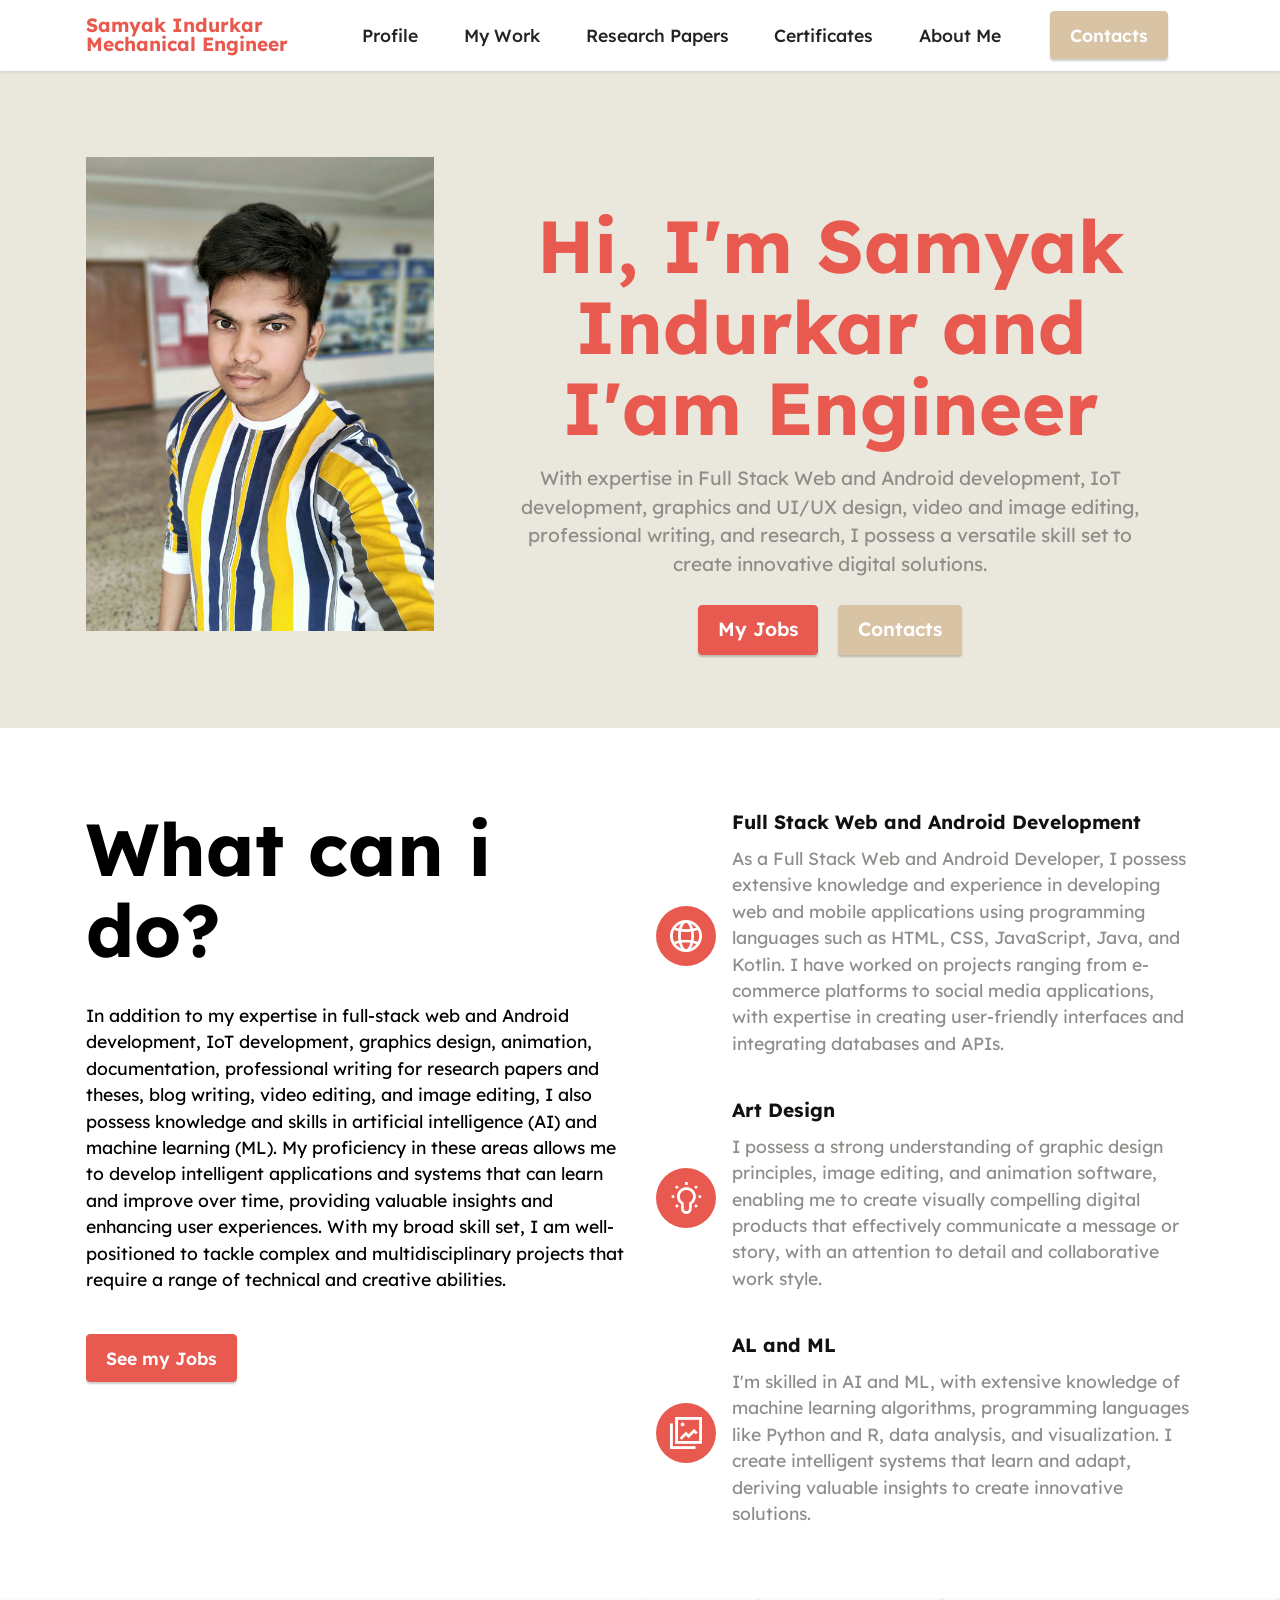
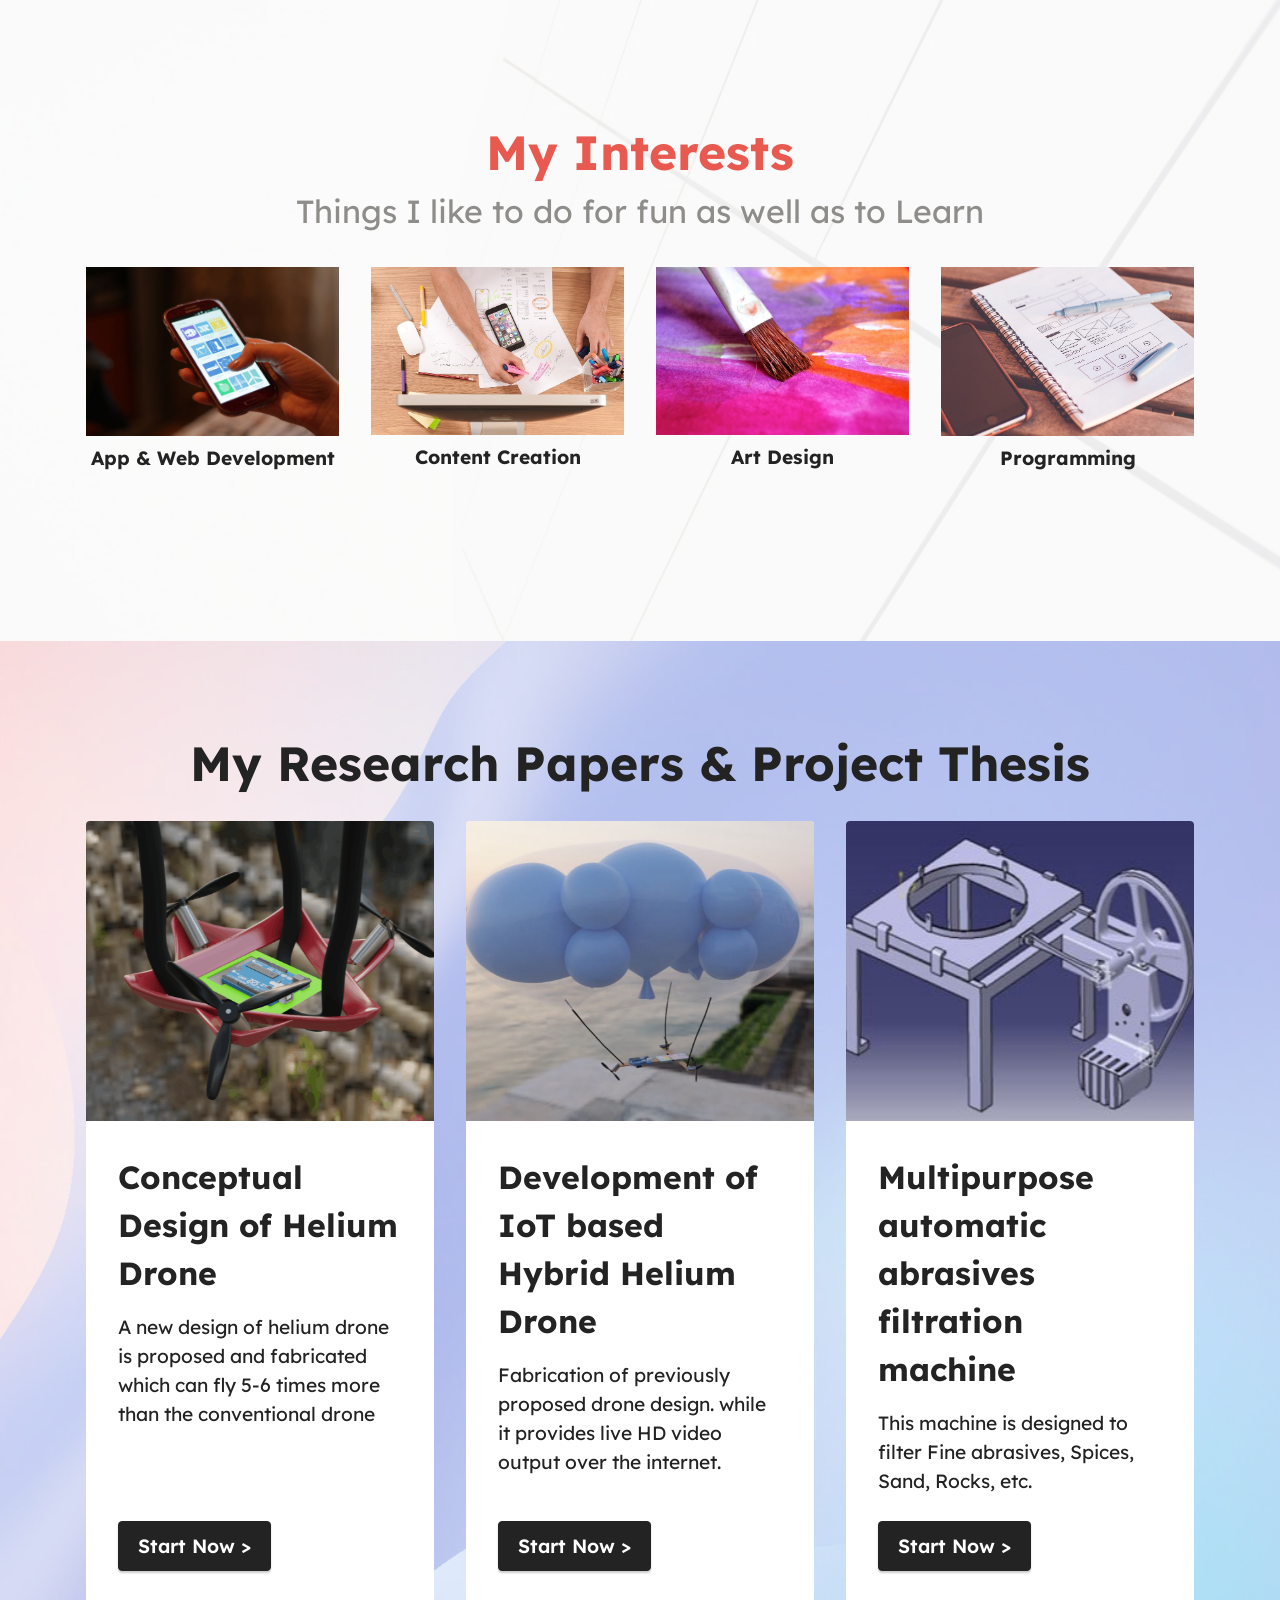
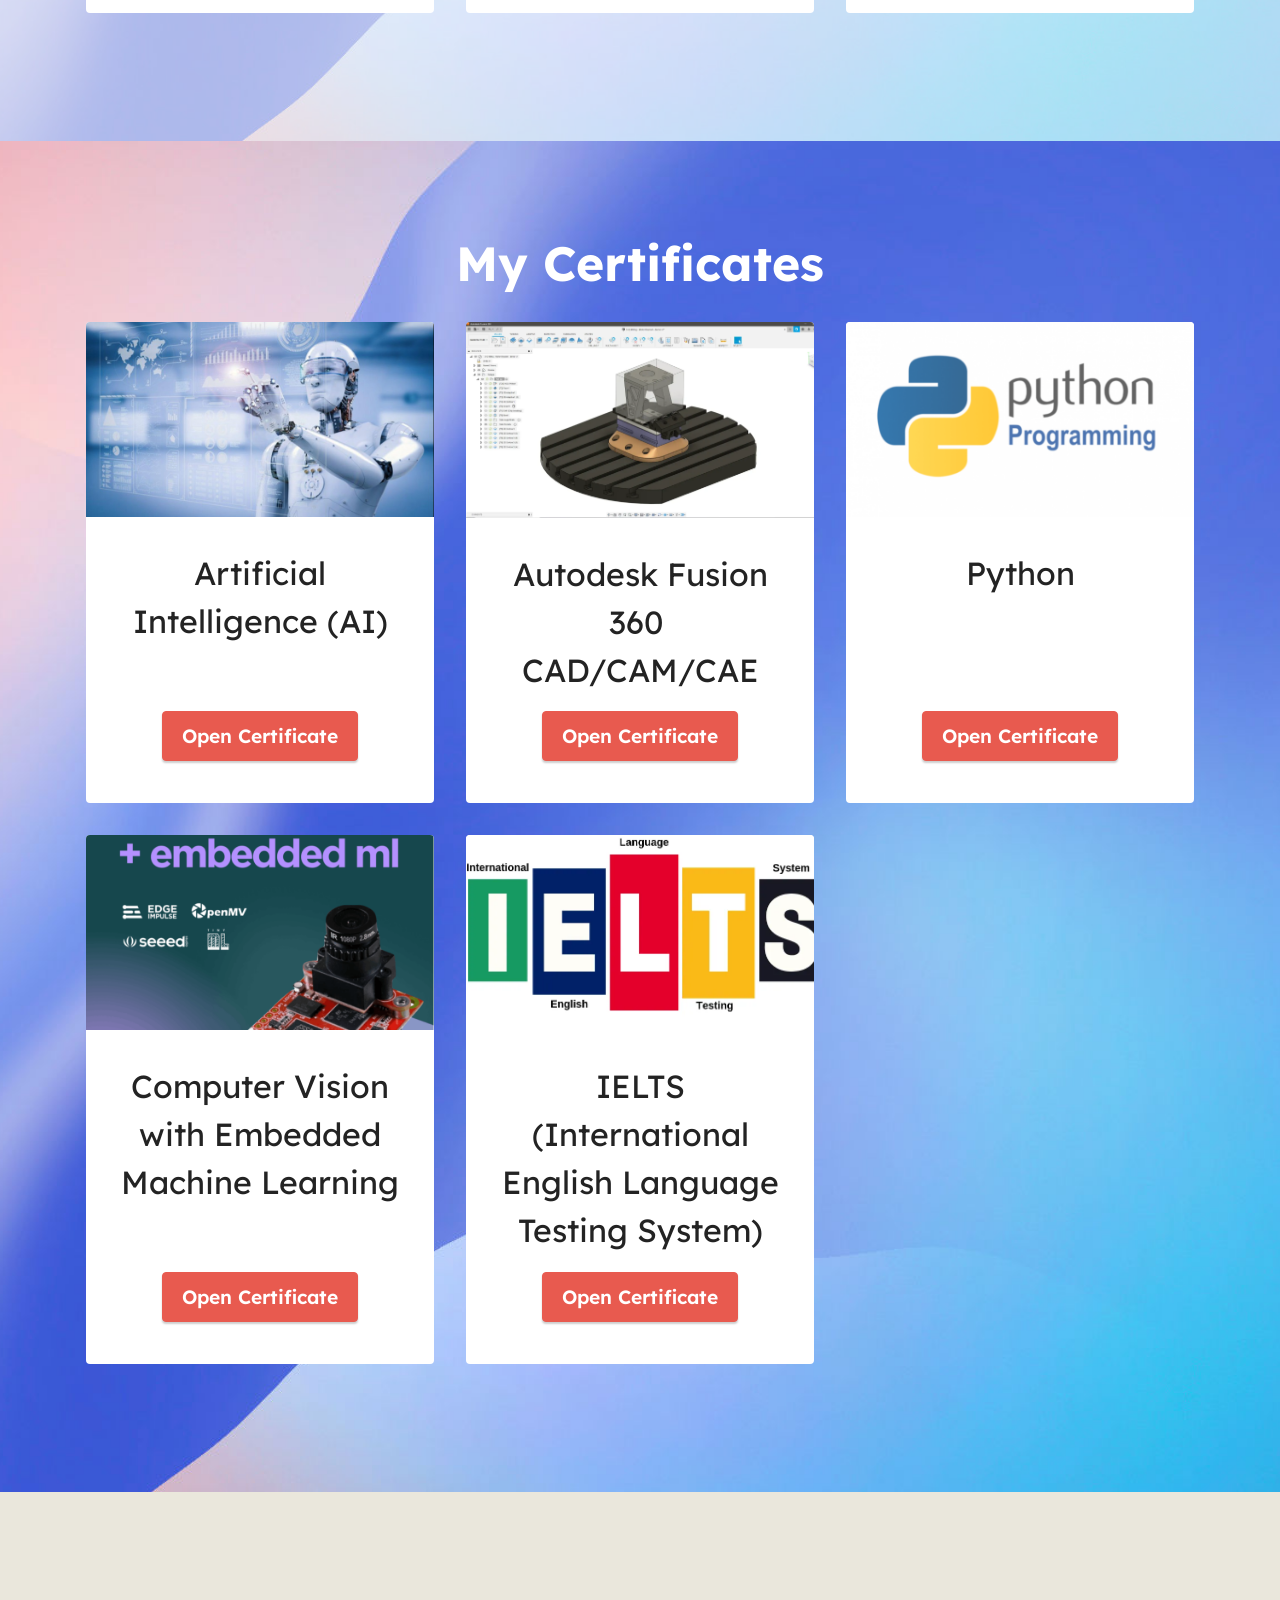
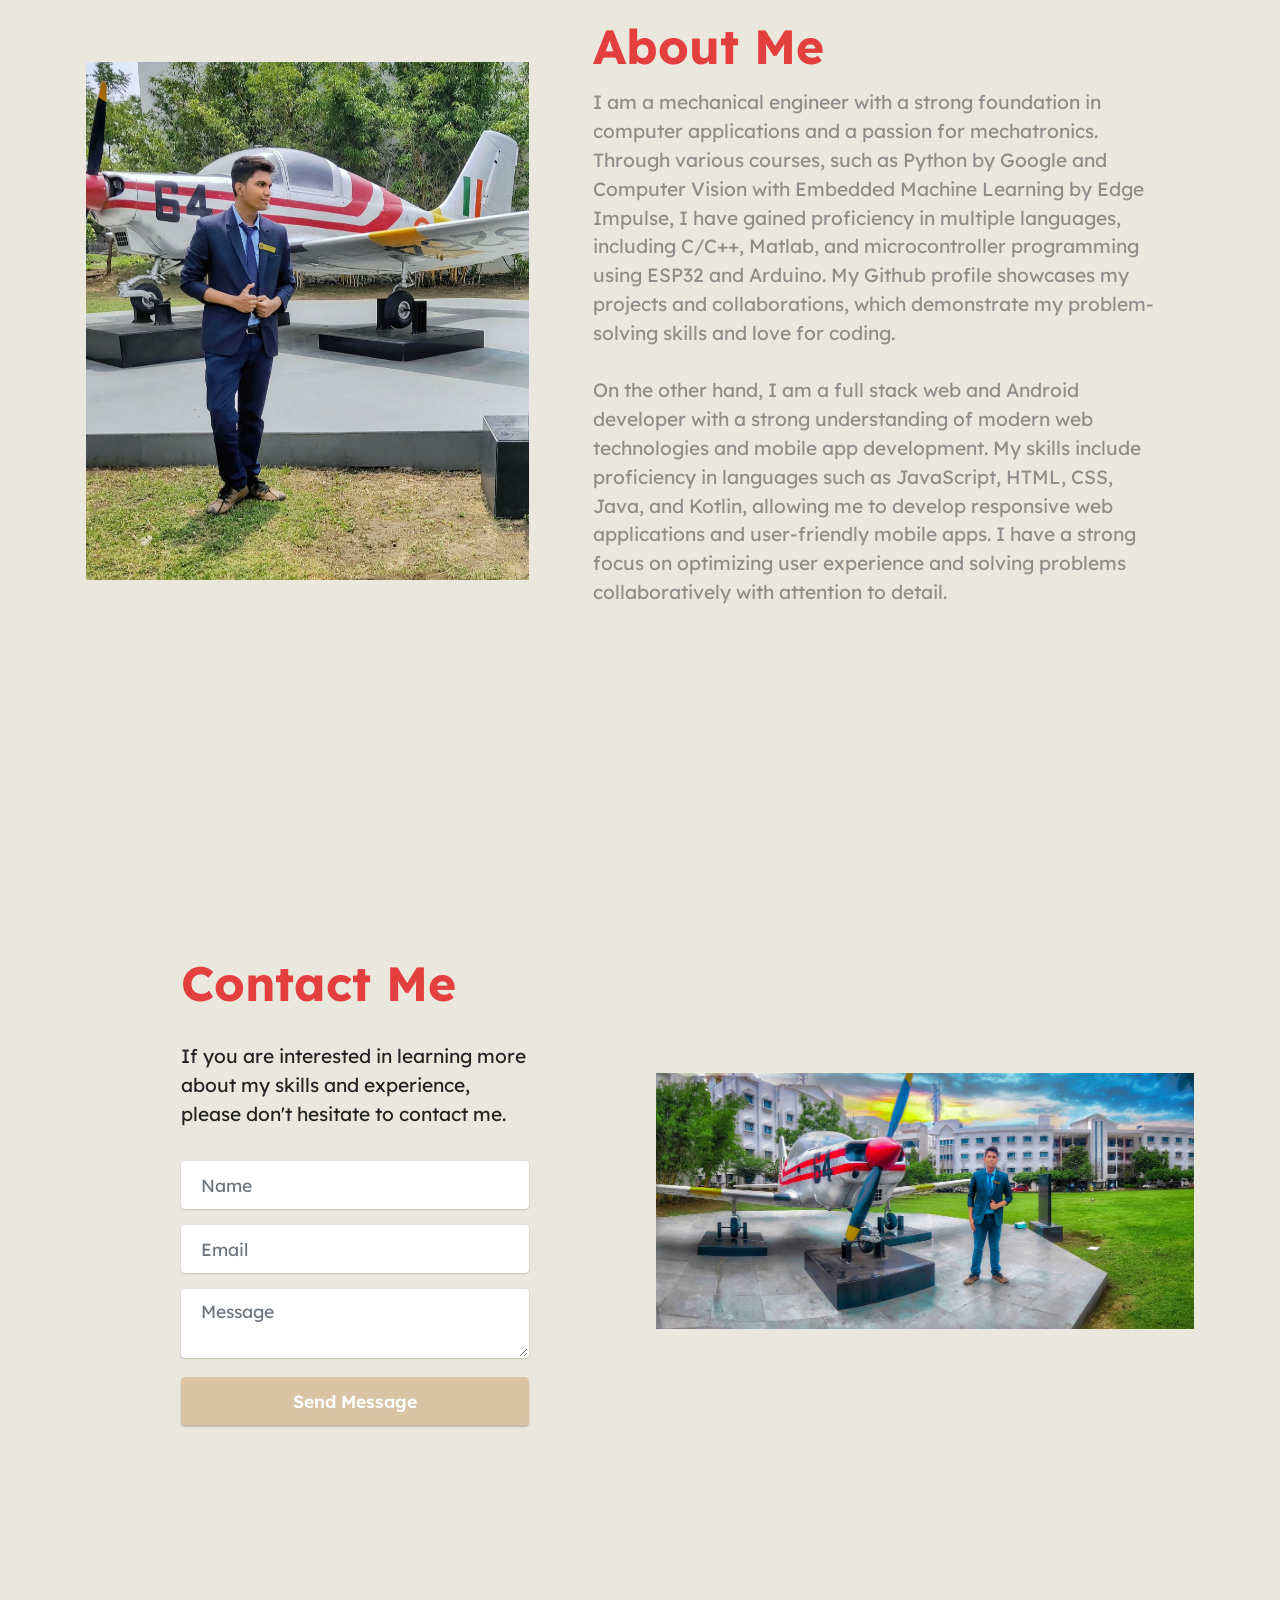
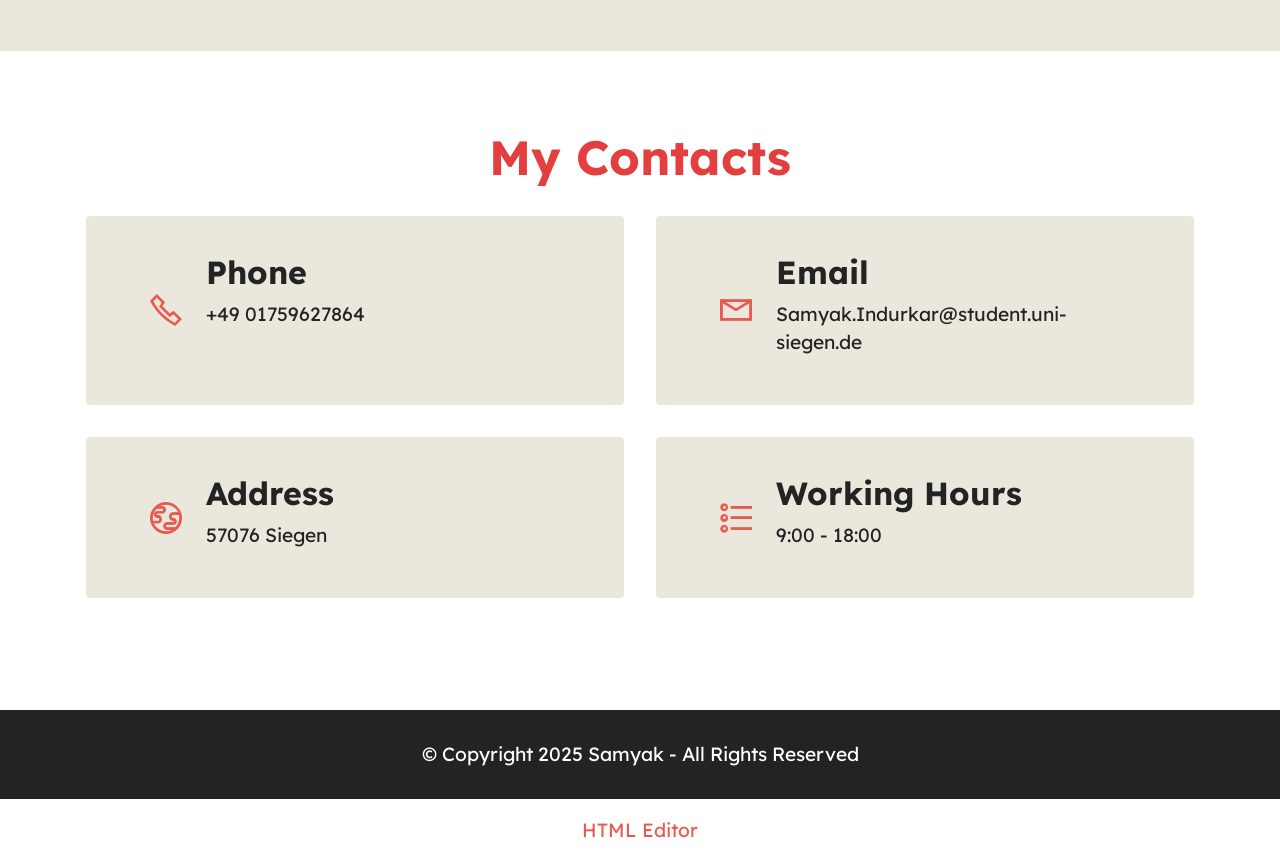
==== commit 90883a02: "all done" ====
--- a/index.html
+++ b/index.html
@@ -150,16 +150,16 @@
             
             
             <div class="col-12 col-md-6 col-lg-3 item gallery-image active">
-                <div class="item-wrapper" data-toggle="modal" data-bs-toggle="modal" data-target="#tSQsHVvk9H-modal" data-bs-target="#tSQsHVvk9H-modal">
-                    <img class="w-100" src="assets/images/mbr-596x397.jpg" alt="Mobirise Website Builder" data-slide-to="0" data-bs-slide-to="0" data-target="#lb-tSQsHVvk9H" data-bs-target="#lb-tSQsHVvk9H">
+                <div class="item-wrapper" data-toggle="modal" data-bs-toggle="modal" data-target="#tSQtxQTFNX-modal" data-bs-target="#tSQtxQTFNX-modal">
+                    <img class="w-100" src="assets/images/mbr-596x397.jpg" alt="Mobirise Website Builder" data-slide-to="0" data-bs-slide-to="0" data-target="#lb-tSQtxQTFNX" data-bs-target="#lb-tSQtxQTFNX">
                     <div class="icon-wrapper">
                         <span class="mobi-mbri mobi-mbri-search mbr-iconfont mbr-iconfont-btn"></span>
                     </div>
                 </div>
                 <h6 class="mbr-item-subtitle mbr-fonts-style align-center mb-2 mt-2 display-7"><strong>App &amp; Web Development</strong></h6>
             </div><div class="col-12 col-md-6 col-lg-3 item gallery-image">
-                <div class="item-wrapper" data-toggle="modal" data-bs-toggle="modal" data-target="#tSQsHVvk9H-modal" data-bs-target="#tSQsHVvk9H-modal">
-                    <img class="w-100" src="assets/images/mbr-4.jpg" alt="Mobirise Website Builder" data-slide-to="1" data-bs-slide-to="1" data-target="#lb-tSQsHVvk9H" data-bs-target="#lb-tSQsHVvk9H">
+                <div class="item-wrapper" data-toggle="modal" data-bs-toggle="modal" data-target="#tSQtxQTFNX-modal" data-bs-target="#tSQtxQTFNX-modal">
+                    <img class="w-100" src="assets/images/mbr-4.jpg" alt="Mobirise Website Builder" data-slide-to="1" data-bs-slide-to="1" data-target="#lb-tSQtxQTFNX" data-bs-target="#lb-tSQtxQTFNX">
                     <div class="icon-wrapper">
                         <span class="mobi-mbri mobi-mbri-search mbr-iconfont mbr-iconfont-btn"></span>
                     </div>
@@ -167,16 +167,16 @@
                 <h6 class="mbr-item-subtitle mbr-fonts-style align-center mb-2 mt-2 display-7"><strong>Content Creation</strong></h6>
             </div>
             <div class="col-12 col-md-6 col-lg-3 item gallery-image">
-                <div class="item-wrapper" data-toggle="modal" data-bs-toggle="modal" data-target="#tSQsHVvk9H-modal" data-bs-target="#tSQsHVvk9H-modal">
-                    <img class="w-100" src="assets/images/mbr-6.jpg" alt="Mobirise Website Builder" data-slide-to="2" data-bs-slide-to="2" data-target="#lb-tSQsHVvk9H" data-bs-target="#lb-tSQsHVvk9H">
+                <div class="item-wrapper" data-toggle="modal" data-bs-toggle="modal" data-target="#tSQtxQTFNX-modal" data-bs-target="#tSQtxQTFNX-modal">
+                    <img class="w-100" src="assets/images/mbr-6.jpg" alt="Mobirise Website Builder" data-slide-to="2" data-bs-slide-to="2" data-target="#lb-tSQtxQTFNX" data-bs-target="#lb-tSQtxQTFNX">
                     <div class="icon-wrapper">
                         <span class="mobi-mbri mobi-mbri-search mbr-iconfont mbr-iconfont-btn"></span>
                     </div>
                 </div>
                 <h6 class="mbr-item-subtitle mbr-fonts-style align-center mb-2 mt-2 display-7"><strong>Art Design</strong></h6>
             </div><div class="col-12 col-md-6 col-lg-3 item gallery-image">
-                <div class="item-wrapper" data-toggle="modal" data-bs-toggle="modal" data-target="#tSQsHVvk9H-modal" data-bs-target="#tSQsHVvk9H-modal">
-                    <img class="w-100" src="assets/images/mbr-3.jpg" alt="Mobirise Website Builder" data-slide-to="3" data-bs-slide-to="3" data-target="#lb-tSQsHVvk9H" data-bs-target="#lb-tSQsHVvk9H">
+                <div class="item-wrapper" data-toggle="modal" data-bs-toggle="modal" data-target="#tSQtxQTFNX-modal" data-bs-target="#tSQtxQTFNX-modal">
+                    <img class="w-100" src="assets/images/mbr-3.jpg" alt="Mobirise Website Builder" data-slide-to="3" data-bs-slide-to="3" data-target="#lb-tSQtxQTFNX" data-bs-target="#lb-tSQtxQTFNX">
                     <div class="icon-wrapper">
                         <span class="mobi-mbri mobi-mbri-search mbr-iconfont mbr-iconfont-btn"></span>
                     </div>
@@ -185,11 +185,11 @@
             </div>
         </div>
 
-        <div class="modal mbr-slider" tabindex="-1" role="dialog" aria-hidden="true" id="tSQsHVvk9H-modal">
+        <div class="modal mbr-slider" tabindex="-1" role="dialog" aria-hidden="true" id="tSQtxQTFNX-modal">
             <div class="modal-dialog" role="document">
                 <div class="modal-content">
                     <div class="modal-body">
-                        <div class="carousel slide" id="lb-tSQsHVvk9H" data-interval="5000" data-bs-interval="5000">
+                        <div class="carousel slide" id="lb-tSQtxQTFNX" data-interval="5000" data-bs-interval="5000">
                             <div class="carousel-inner">
                                 
                                 
@@ -205,18 +205,18 @@
                                 </div>
                             </div>
                             <ol class="carousel-indicators">
-                                <li data-slide-to="0" data-bs-slide-to="0" class="active" data-target="#lb-tSQsHVvk9H" data-bs-target="#lb-tSQsHVvk9H"></li>
-                                <li data-slide-to="1" data-bs-slide-to="1" data-target="#lb-tSQsHVvk9H" data-bs-target="#lb-tSQsHVvk9H"></li>
-                                <li data-slide-to="2" data-bs-slide-to="2" data-target="#lb-tSQsHVvk9H" data-bs-target="#lb-tSQsHVvk9H"></li>
-                                <li data-slide-to="3" data-bs-slide-to="3" data-target="#lb-tSQsHVvk9H" data-bs-target="#lb-tSQsHVvk9H"></li>
+                                <li data-slide-to="0" data-bs-slide-to="0" class="active" data-target="#lb-tSQtxQTFNX" data-bs-target="#lb-tSQtxQTFNX"></li>
+                                <li data-slide-to="1" data-bs-slide-to="1" data-target="#lb-tSQtxQTFNX" data-bs-target="#lb-tSQtxQTFNX"></li>
+                                <li data-slide-to="2" data-bs-slide-to="2" data-target="#lb-tSQtxQTFNX" data-bs-target="#lb-tSQtxQTFNX"></li>
+                                <li data-slide-to="3" data-bs-slide-to="3" data-target="#lb-tSQtxQTFNX" data-bs-target="#lb-tSQtxQTFNX"></li>
                             </ol>
                             <a role="button" href="" class="close" data-dismiss="modal" data-bs-dismiss="modal" aria-label="Close">
                             </a>
-                            <a class="carousel-control-prev carousel-control" role="button" data-slide="prev" data-bs-slide="prev" href="#lb-tSQsHVvk9H">
+                            <a class="carousel-control-prev carousel-control" role="button" data-slide="prev" data-bs-slide="prev" href="#lb-tSQtxQTFNX">
                                 <span class="mobi-mbri mobi-mbri-arrow-prev" aria-hidden="true"></span>
                                 <span class="sr-only visually-hidden">Previous</span>
                             </a>
-                            <a class="carousel-control-next carousel-control" role="button" data-slide="next" data-bs-slide="next" href="#lb-tSQsHVvk9H">
+                            <a class="carousel-control-next carousel-control" role="button" data-slide="next" data-bs-slide="next" href="#lb-tSQtxQTFNX">
                                 <span class="mobi-mbri mobi-mbri-arrow-next" aria-hidden="true"></span>
                                 <span class="sr-only visually-hidden">Next</span>
                             </a>
@@ -276,7 +276,7 @@
                         
                         <p class="mbr-text mbr-fonts-style mt-3 display-7">This machine is designed to filter Fine abrasives, Spices, Sand, Rocks, etc.<br></p>
                     </div>
-                    <div class="mbr-section-btn item-footer mt-2"><a href="index.html#features4-5" class="btn item-btn btn-black display-7">Start Now
+                    <div class="mbr-section-btn item-footer mt-2"><a class="btn item-btn btn-black display-7">Start Now
                             &gt;</a></div>
                 </div>
             </div>
@@ -398,7 +398,7 @@
         <div class="row content-wrapper justify-content-center">
             <div class="col-lg-4 offset-lg-1 mbr-form" data-form-type="formoid">
 <!--Formbuilder Form-->
-<form action="https://mobirise.eu/" method="POST" class="mbr-form form-with-styler" data-form-title="Form Name"><input type="hidden" name="email" data-form-email="true" value="kffg9iEPyhk9VEwAbL+3gzXqkmblSUN+CBjsgnWzxa4sJE//tIk1Gzjh4xdYleFwLISbDhiOBOMxFtPsl3GJlkzU28HcMScFM+2VpeN7t+v/HBb9HeSMz5QJkFE/1mzz">
+<form action="https://mobirise.eu/" method="POST" class="mbr-form form-with-styler" data-form-title="Form Name"><input type="hidden" name="email" data-form-email="true" value="P2thmRKbMqlvpit+/DdYcpGIxXTqQCACHGyR4j69rJtkvGehcqws7q2E2jF3zBJaFmLaTmVJOdLGFE0gSohuiaS3rqFH3LeO4upZJmXWQ9UMQs6TKJjEkKR2bka3bhdL">
 <div class="row">
 <div hidden="hidden" data-form-alert="" class="alert alert-success col-12">Thanks for filling out the form!</div>
 <div hidden="hidden" data-form-alert-danger="" class="alert alert-danger col-12">Oops...! some problem!</div>
@@ -518,7 +518,7 @@
             </div>
         </div>
     </div>
-</section><section class="display-7" style="padding: 0;align-items: center;justify-content: center;flex-wrap: wrap;    align-content: center;display: flex;position: relative;height: 4rem;"><a href="https://mobiri.se/3030495" style="flex: 1 1;height: 4rem;position: absolute;width: 100%;z-index: 1;"><img alt="" style="height: 4rem;" src="[data-uri]"></a><p style="margin: 0;text-align: center;" class="display-7">&#8204;</p><a style="z-index:1" href="https://mobirise.com/html-editor.html">WYSIWYG HTML Editor</a></section><script src="assets/bootstrap/js/bootstrap.bundle.min.js"></script>  <script src="assets/parallax/jarallax.js"></script>  <script src="assets/smoothscroll/smooth-scroll.js"></script>  <script src="assets/ytplayer/index.js"></script>  <script src="assets/dropdown/js/navbar-dropdown.js"></script>  <script src="assets/theme/js/script.js"></script>  <script src="assets/formoid/formoid.min.js"></script>  
+</section><section class="display-7" style="padding: 0;align-items: center;justify-content: center;flex-wrap: wrap;    align-content: center;display: flex;position: relative;height: 4rem;"><a href="https://mobiri.se/3030495" style="flex: 1 1;height: 4rem;position: absolute;width: 100%;z-index: 1;"><img alt="" style="height: 4rem;" src="[data-uri]"></a><p style="margin: 0;text-align: center;" class="display-7">&#8204;</p><a style="z-index:1" href="https://mobirise.com/html-editor.html">HTML Editor</a></section><script src="assets/bootstrap/js/bootstrap.bundle.min.js"></script>  <script src="assets/parallax/jarallax.js"></script>  <script src="assets/smoothscroll/smooth-scroll.js"></script>  <script src="assets/ytplayer/index.js"></script>  <script src="assets/dropdown/js/navbar-dropdown.js"></script>  <script src="assets/theme/js/script.js"></script>  <script src="assets/formoid/formoid.min.js"></script>  
   
   
 </body>
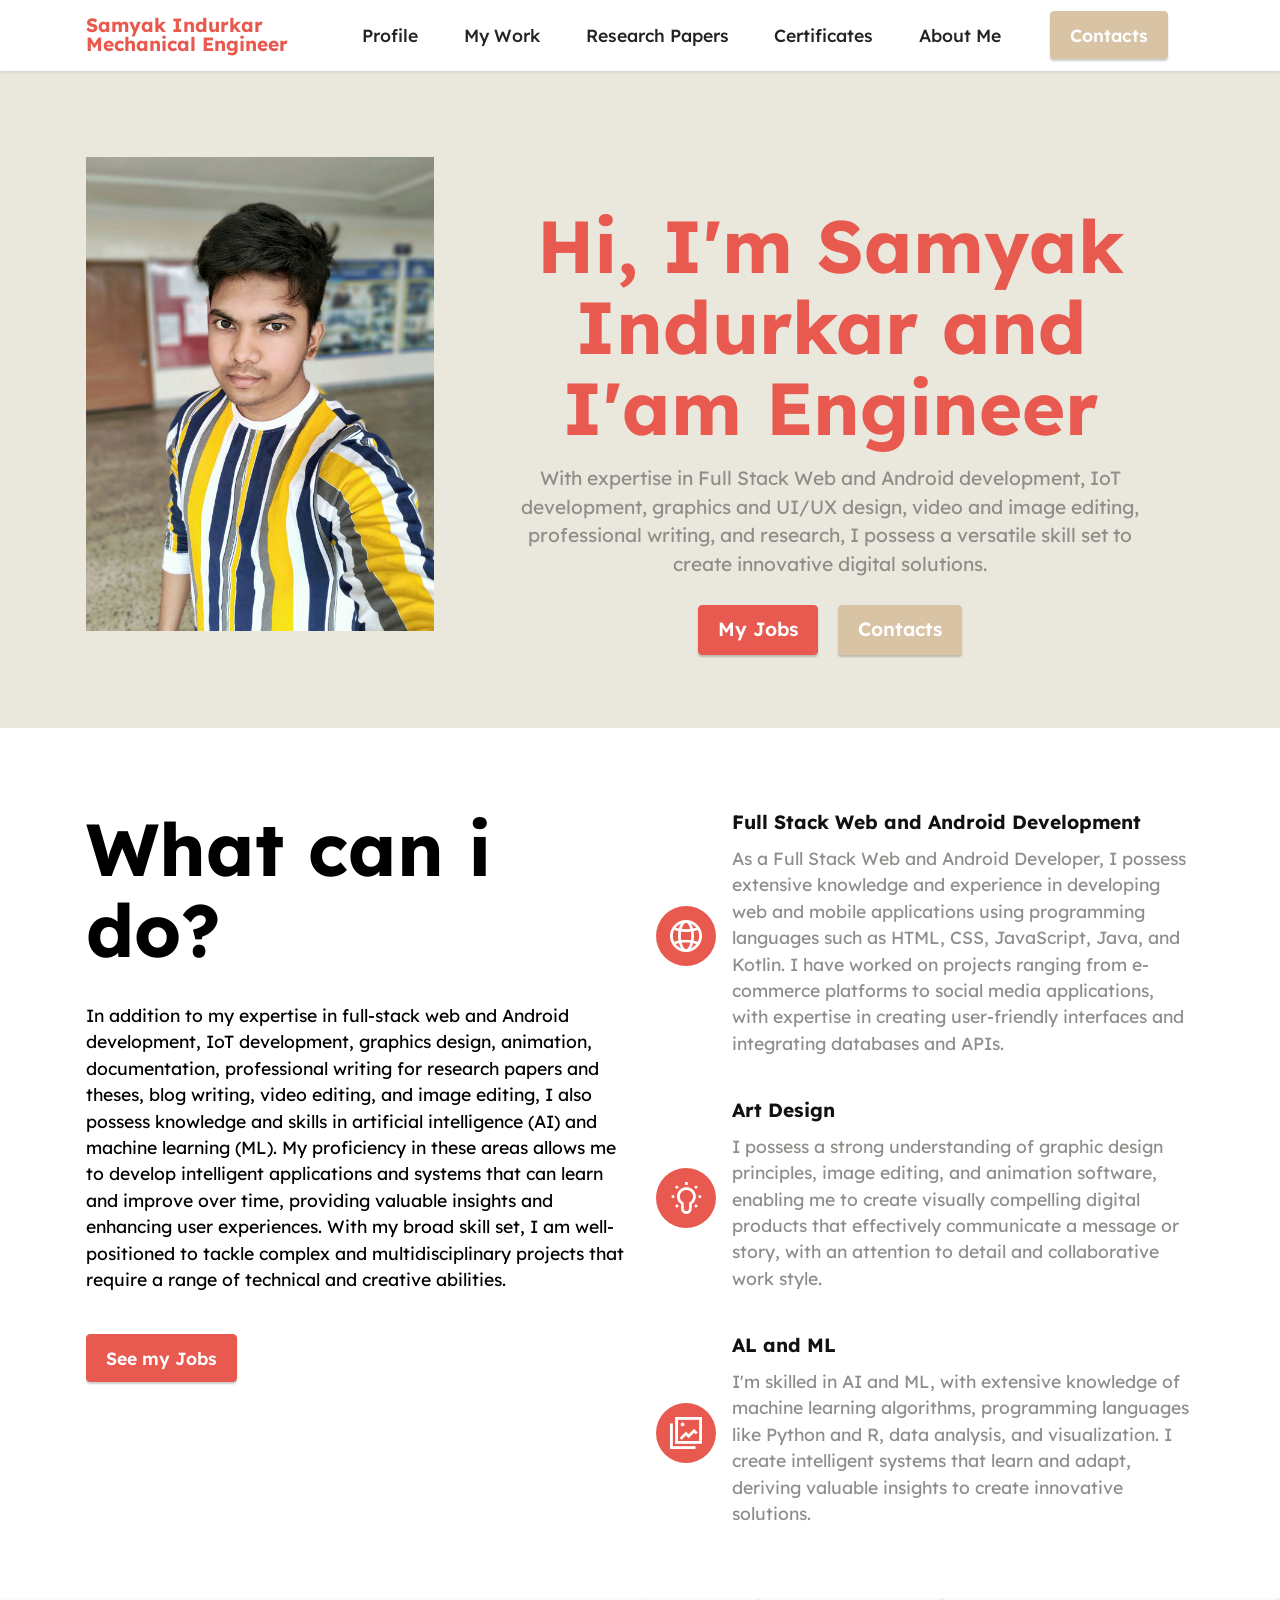
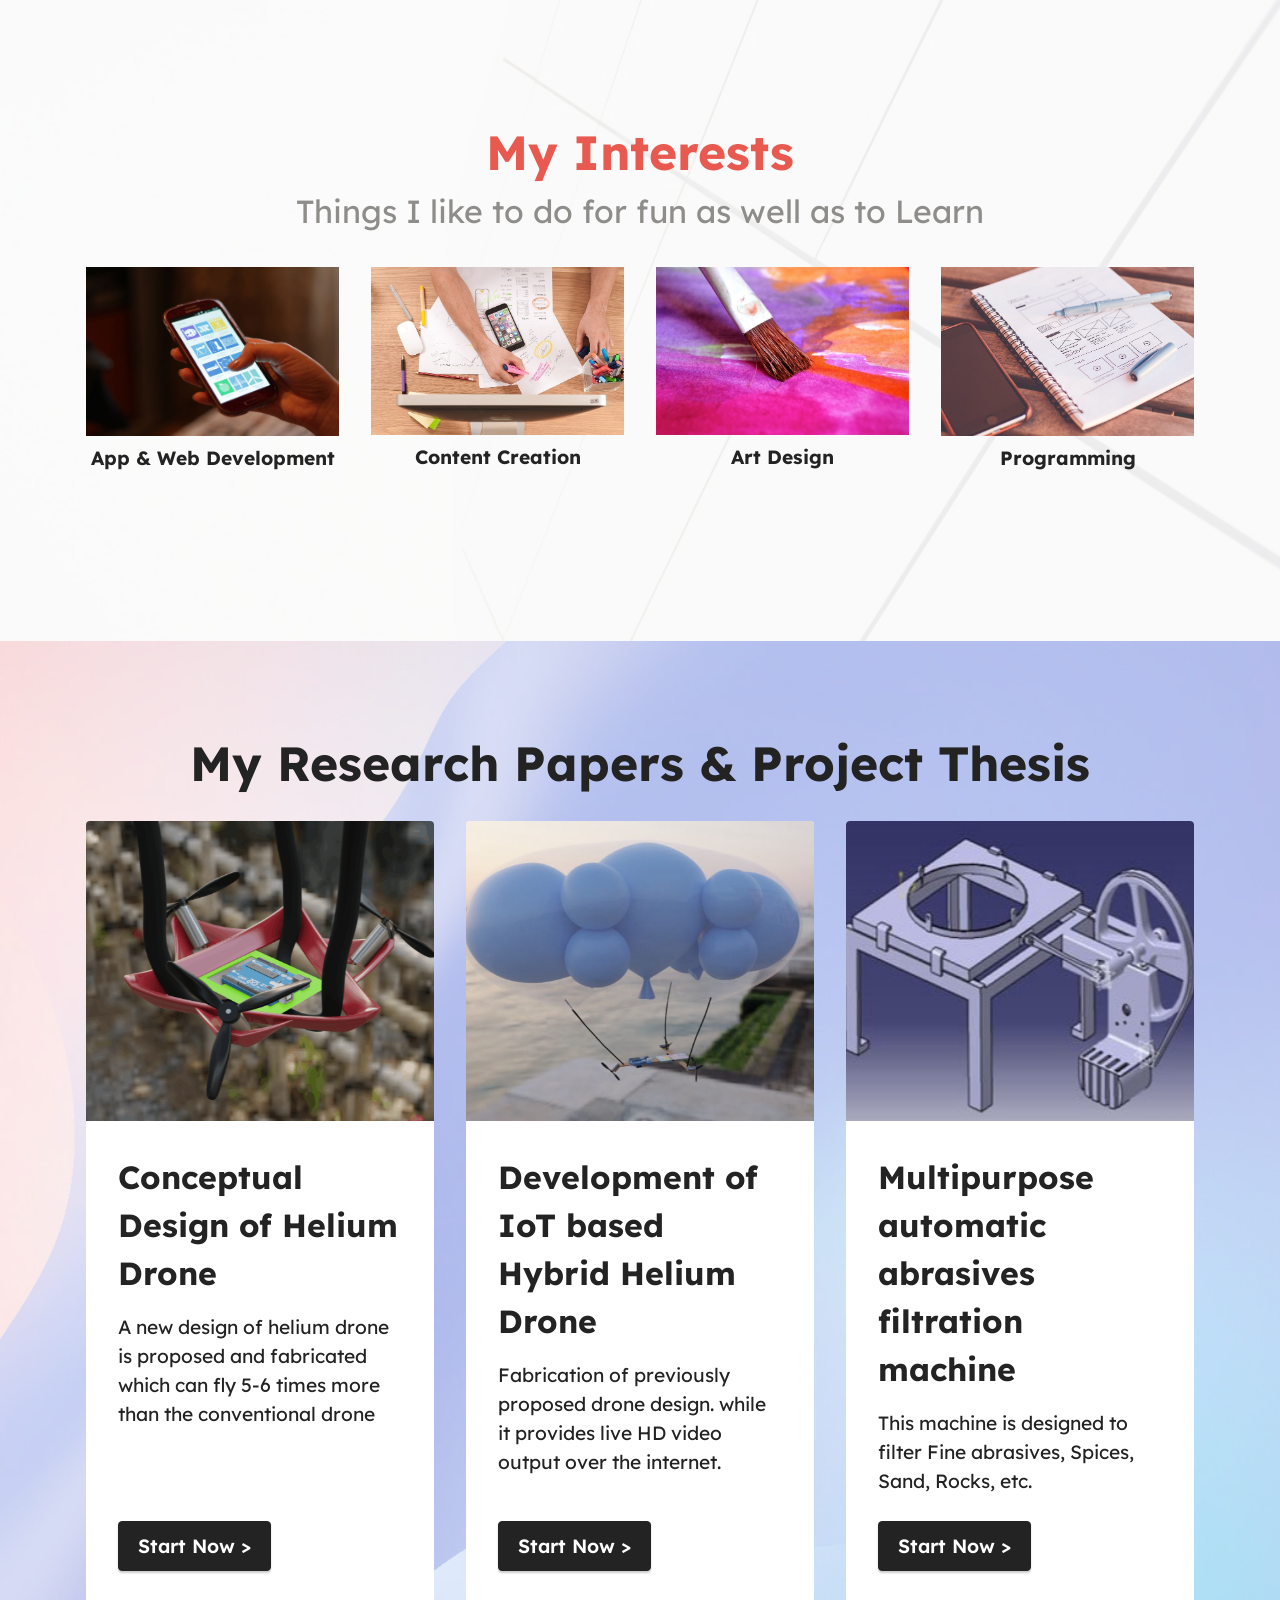
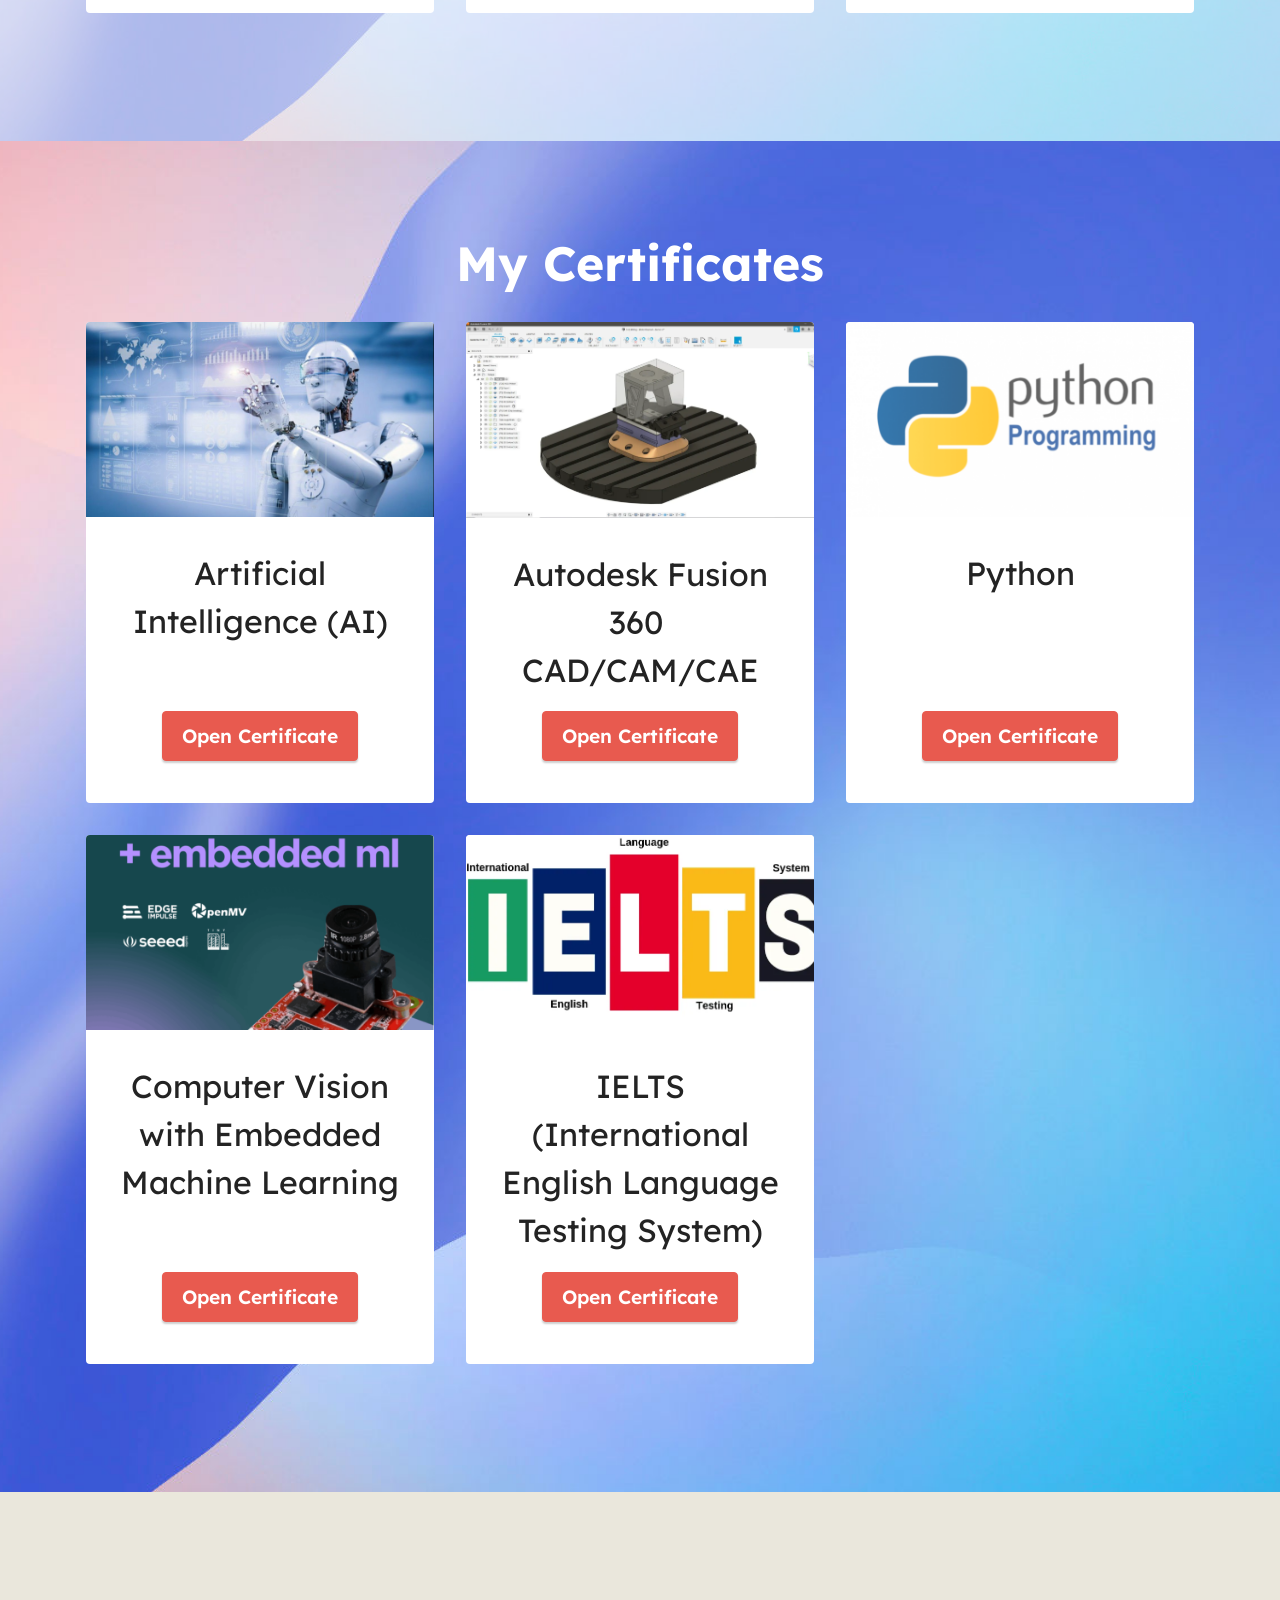
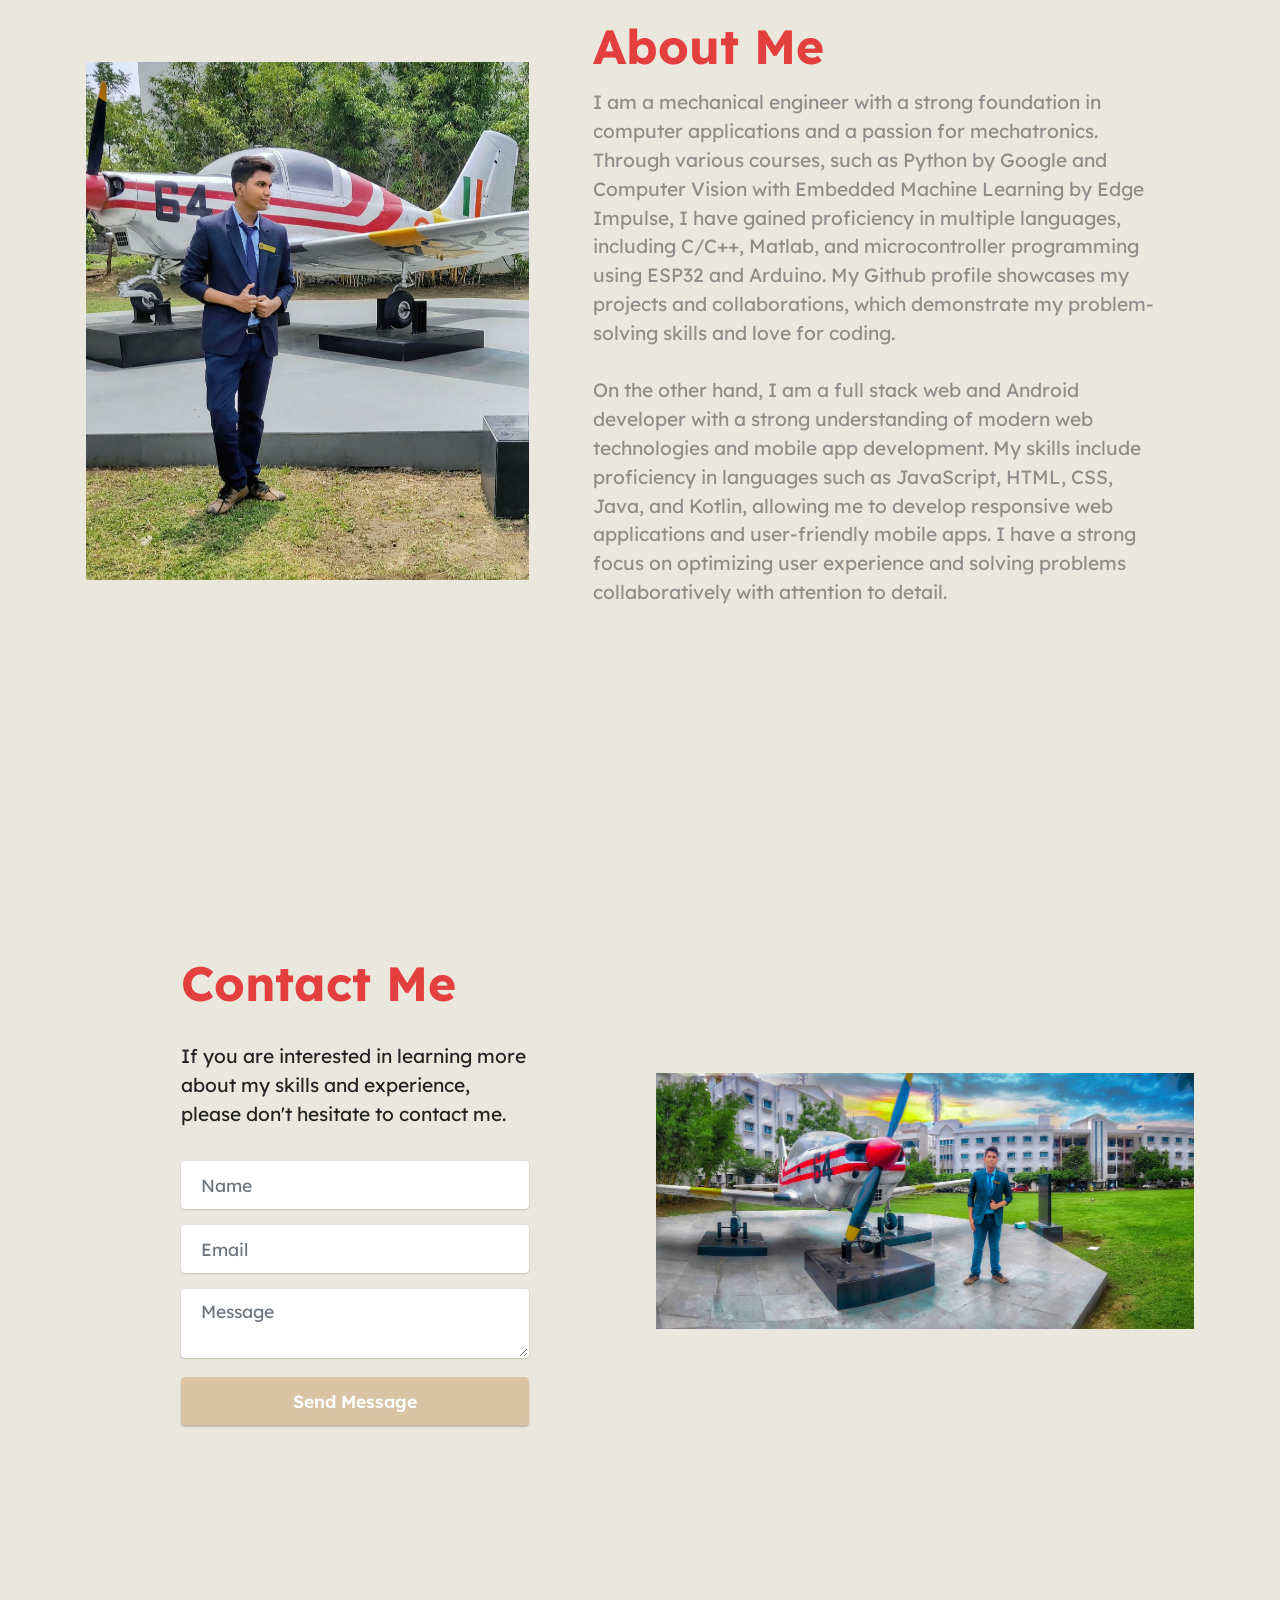
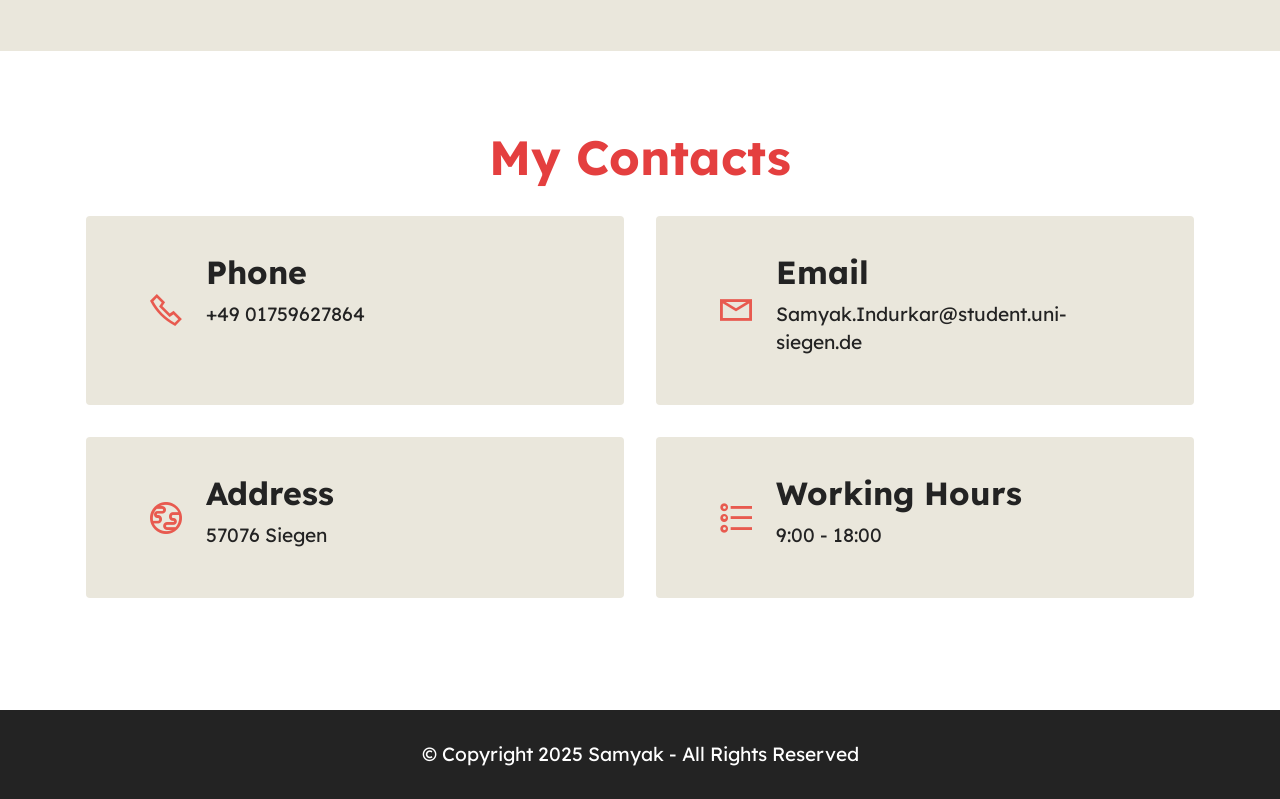
==== commit 928368c0: "Update index.html" ====
--- a/index.html
+++ b/index.html
@@ -518,8 +518,6 @@
             </div>
         </div>
     </div>
-</section><section class="display-7" style="padding: 0;align-items: center;justify-content: center;flex-wrap: wrap;    align-content: center;display: flex;position: relative;height: 4rem;"><a href="https://mobiri.se/3030495" style="flex: 1 1;height: 4rem;position: absolute;width: 100%;z-index: 1;"><img alt="" style="height: 4rem;" src="[data-uri]"></a><p style="margin: 0;text-align: center;" class="display-7">&#8204;</p><a style="z-index:1" href="https://mobirise.com/html-editor.html">HTML Editor</a></section><script src="assets/bootstrap/js/bootstrap.bundle.min.js"></script>  <script src="assets/parallax/jarallax.js"></script>  <script src="assets/smoothscroll/smooth-scroll.js"></script>  <script src="assets/ytplayer/index.js"></script>  <script src="assets/dropdown/js/navbar-dropdown.js"></script>  <script src="assets/theme/js/script.js"></script>  <script src="assets/formoid/formoid.min.js"></script>  
-  
   
 </body>
-</html>+</html>
